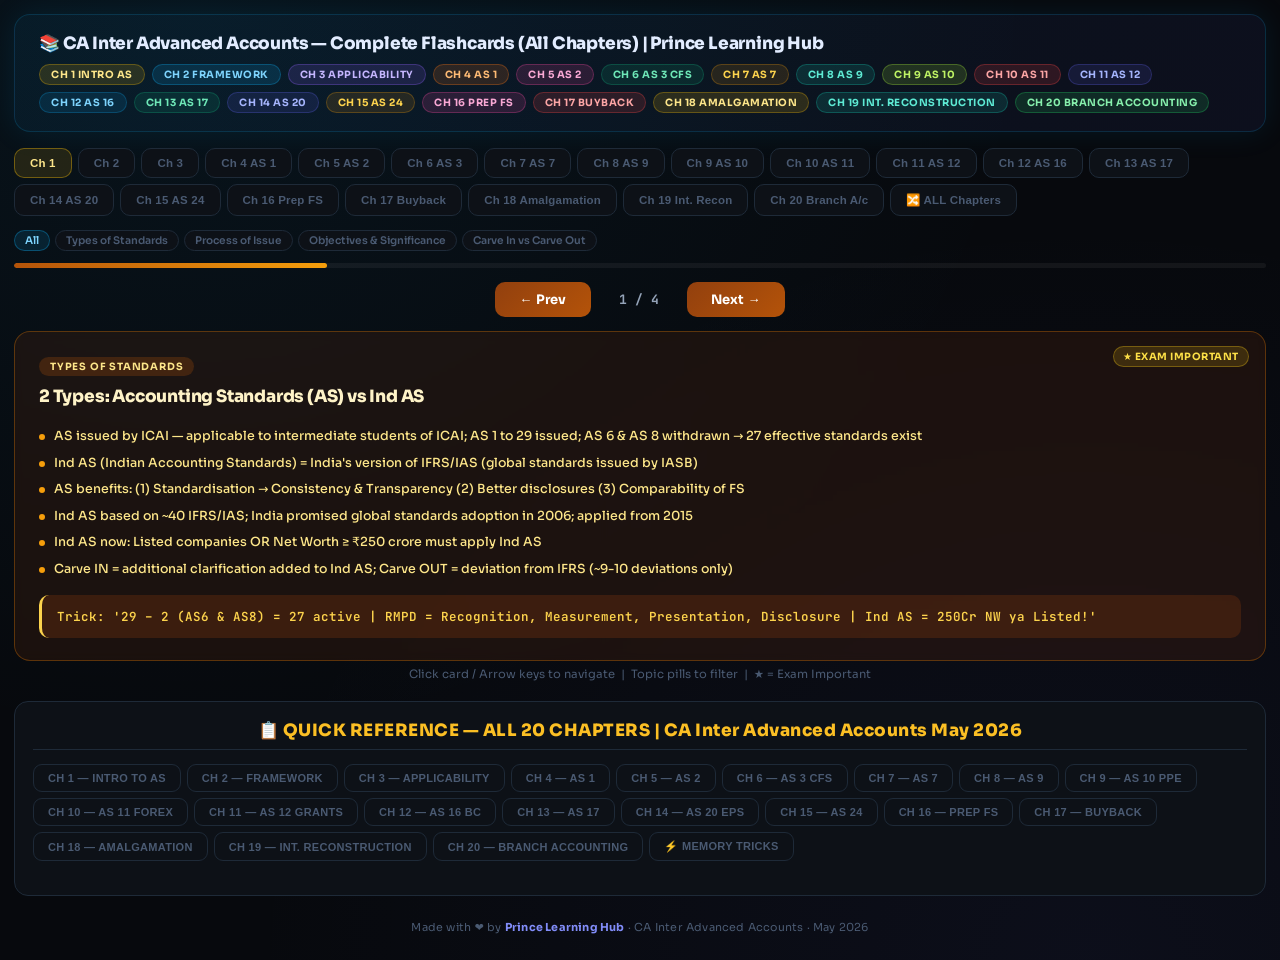
==== accounts-flashcard.html @ 06d20f06 "Update accounts-flashcard.html" ====
<!DOCTYPE html>
<html lang="en">
<head>
<meta charset="UTF-8">
<meta name="viewport" content="width=device-width, initial-scale=1.0">
<title>CA Inter Advanced Accounts — Complete Flashcards May 2026</title>
<style>
  @import url('https://fonts.googleapis.com/css2?family=Sora:wght@400;600;700;800&family=JetBrains+Mono:wght@500&display=swap');
  *{box-sizing:border-box;margin:0;padding:0}
  :root{--bg:#07090d;--surface:#0d1117;--surface2:#111820;--border:#1e2a38;--accent:#0ea5e9;--accent2:#6366f1;--text:#dde6f5;--muted:#4a5a72;--glow:0 0 30px rgba(14,165,233,0.1)}
  body{font-family:'Sora',system-ui,sans-serif;background:var(--bg);color:var(--text);min-height:100vh;padding:14px;background-image:radial-gradient(ellipse at 15% 0%,rgba(14,165,233,0.07) 0%,transparent 55%),radial-gradient(ellipse at 85% 100%,rgba(99,102,241,0.06) 0%,transparent 55%)}
  .app-header{background:linear-gradient(135deg,rgba(14,165,233,0.07),rgba(99,102,241,0.07));border-radius:16px;padding:18px 24px;margin-bottom:16px;display:flex;align-items:center;justify-content:space-between;flex-wrap:wrap;gap:10px;border:1px solid rgba(14,165,233,0.18);box-shadow:var(--glow)}
  .app-header h1{font-size:17px;font-weight:800;color:#e2ecff;letter-spacing:-0.2px}
  .app-header .badges{display:flex;gap:7px;flex-wrap:wrap}
  .app-header .badge{font-size:10px;font-weight:700;padding:3px 11px;border-radius:20px;letter-spacing:0.5px;text-transform:uppercase}
  .b1{background:rgba(16,185,129,0.12);color:#6ee7b7;border:1px solid rgba(16,185,129,0.25)}
  .b2{background:rgba(99,102,241,0.12);color:#a5b4fc;border:1px solid rgba(99,102,241,0.25)}
  .b3{background:rgba(245,158,11,0.12);color:#fcd34d;border:1px solid rgba(245,158,11,0.25)}
  .b4{background:rgba(14,165,233,0.12);color:#7dd3fc;border:1px solid rgba(14,165,233,0.25)}

  .chapter-tabs{display:flex;gap:6px;margin-bottom:14px;flex-wrap:wrap}
  .ch-tab{padding:8px 15px;border-radius:10px;font-size:11.5px;font-weight:700;cursor:pointer;border:1.5px solid var(--border);background:var(--surface);color:var(--muted);transition:all 0.2s;letter-spacing:0.2px}
  .ch-tab:hover{border-color:#334155;color:#94a3b8}

  /* Per-chapter active colours */
  .ch-tab.active-c1{background:rgba(234,179,8,0.12);color:#fde68a;border-color:rgba(234,179,8,0.4)}
  .ch-tab.active-c2{background:rgba(14,165,233,0.12);color:#7dd3fc;border-color:rgba(14,165,233,0.4)}
  .ch-tab.active-c3{background:rgba(139,92,246,0.12);color:#c4b5fd;border-color:rgba(139,92,246,0.4)}
  .ch-tab.active-c4{background:rgba(249,115,22,0.12);color:#fdba74;border-color:rgba(249,115,22,0.4)}
  .ch-tab.active-c5{background:rgba(236,72,153,0.12);color:#f9a8d4;border-color:rgba(236,72,153,0.4)}
  .ch-tab.active-c6{background:rgba(34,197,94,0.12);color:#86efac;border-color:rgba(34,197,94,0.4)}
  .ch-tab.active-c7{background:rgba(245,158,11,0.12);color:#fcd34d;border-color:rgba(245,158,11,0.4)}
  .ch-tab.active-c8{background:rgba(20,184,166,0.12);color:#5eead4;border-color:rgba(20,184,166,0.4)}
  .ch-tab.active-c9{background:rgba(163,230,53,0.12);color:#bef264;border-color:rgba(163,230,53,0.4)}
  .ch-tab.active-c10{background:rgba(239,68,68,0.12);color:#fca5a5;border-color:rgba(239,68,68,0.4)}
  .ch-tab.active-c11{background:rgba(139,92,246,0.12);color:#c4b5fd;border-color:rgba(139,92,246,0.4)}
  .ch-tab.active-c12{background:rgba(14,165,233,0.12);color:#7dd3fc;border-color:rgba(14,165,233,0.4)}
  .ch-tab.active-c13{background:rgba(34,197,94,0.12);color:#86efac;border-color:rgba(34,197,94,0.4)}
  .ch-tab.active-c14{background:rgba(99,102,241,0.12);color:#a5b4fc;border-color:rgba(99,102,241,0.4)}
  .ch-tab.active-c15{background:rgba(249,115,22,0.12);color:#fdba74;border-color:rgba(249,115,22,0.4)}
  .ch-tab.active-c16{background:rgba(236,72,153,0.12);color:#f9a8d4;border-color:rgba(236,72,153,0.4)}
  .ch-tab.active-mega{background:rgba(99,102,241,0.12);color:#a5b4fc;border-color:rgba(99,102,241,0.4)}
  .ch-tab.active-c17{background:rgba(239,68,68,0.12);color:#fca5a5;border-color:rgba(239,68,68,0.4)}
  .ch-tab.active-c18{background:rgba(234,179,8,0.12);color:#fde68a;border-color:rgba(234,179,8,0.4)}
  .ch-tab.active-c19{background:rgba(20,184,166,0.12);color:#5eead4;border-color:rgba(20,184,166,0.4)}
  .ch-tab.active-c20{background:rgba(34,197,94,0.12);color:#86efac;border-color:rgba(34,197,94,0.4)}

  .topic-pills{display:flex;flex-wrap:wrap;gap:5px;margin-bottom:12px}
  .tpill{font-size:10.5px;font-weight:600;padding:3px 10px;border-radius:20px;cursor:pointer;border:1px solid var(--border);background:var(--surface);color:var(--muted);transition:all 0.18s}
  .tpill:hover{border-color:#334155;color:#94a3b8}
  .tpill.tp-active{background:rgba(14,165,233,0.12);color:#7dd3fc;border-color:rgba(14,165,233,0.35)}

  .pbar{height:5px;background:rgba(255,255,255,0.05);border-radius:4px;margin-bottom:14px;overflow:hidden}
  .pfill{height:100%;border-radius:4px;transition:width 0.5s cubic-bezier(0.4,0,0.2,1)}
  .pfill-c1{background:linear-gradient(90deg,#b45309,#f59e0b)}
  .pfill-c2{background:linear-gradient(90deg,#0369a1,#0ea5e9)}
  .pfill-c3{background:linear-gradient(90deg,#6d28d9,#8b5cf6)}
  .pfill-c4{background:linear-gradient(90deg,#c2410c,#f97316)}
  .pfill-c5{background:linear-gradient(90deg,#9d174d,#ec4899)}
  .pfill-c6{background:linear-gradient(90deg,#15803d,#22c55e)}
  .pfill-c7{background:linear-gradient(90deg,#b45309,#f59e0b)}
  .pfill-c8{background:linear-gradient(90deg,#0f766e,#14b8a6)}
  .pfill-c9{background:linear-gradient(90deg,#4d7c0f,#84cc16)}
  .pfill-c10{background:linear-gradient(90deg,#991b1b,#ef4444)}
  .pfill-c11{background:linear-gradient(90deg,#6d28d9,#8b5cf6)}
  .pfill-c12{background:linear-gradient(90deg,#0369a1,#0ea5e9)}
  .pfill-c13{background:linear-gradient(90deg,#15803d,#22c55e)}
  .pfill-c14{background:linear-gradient(90deg,#4338ca,#6366f1)}
  .pfill-c15{background:linear-gradient(90deg,#c2410c,#f97316)}
  .pfill-c16{background:linear-gradient(90deg,#9d174d,#ec4899)}
  .pfill-c17{background:linear-gradient(90deg,#991b1b,#ef4444)}
  .pfill-c18{background:linear-gradient(90deg,#b45309,#f59e0b)}
  .pfill-c19{background:linear-gradient(90deg,#0f766e,#14b8a6)}
  .pfill-c20{background:linear-gradient(90deg,#15803d,#22c55e)}
  .btn-c17{background:linear-gradient(135deg,#7f1d1d,#991b1b)}
  .btn-c18{background:linear-gradient(135deg,#92400e,#b45309)}
  .btn-c19{background:linear-gradient(135deg,#134e4a,#0f766e)}
  .btn-c20{background:linear-gradient(135deg,#14532d,#15803d)}

  .cnav{display:flex;align-items:center;justify-content:center;gap:8px;margin-bottom:14px;flex-wrap:wrap}
  .cnav button{border:none;border-radius:10px;padding:9px 24px;font-size:13px;font-weight:700;cursor:pointer;color:#fff;transition:all 0.2s;font-family:'Sora',sans-serif;letter-spacing:0.2px}
  .cnav button:hover{transform:translateY(-1px);box-shadow:0 4px 12px rgba(0,0,0,0.3)}
  .cnav button:active{transform:translateY(0)}
  .btn-c1{background:linear-gradient(135deg,#92400e,#b45309)}
  .btn-c2{background:linear-gradient(135deg,#0369a1,#0284c7)}
  .btn-c3{background:linear-gradient(135deg,#5b21b6,#7c3aed)}
  .btn-c4{background:linear-gradient(135deg,#9a3412,#c2410c)}
  .btn-c5{background:linear-gradient(135deg,#831843,#be185d)}
  .btn-c6{background:linear-gradient(135deg,#14532d,#15803d)}
  .btn-c7{background:linear-gradient(135deg,#92400e,#b45309)}
  .btn-c8{background:linear-gradient(135deg,#134e4a,#0f766e)}
  .btn-c9{background:linear-gradient(135deg,#365314,#4d7c0f)}
  .btn-c10{background:linear-gradient(135deg,#7f1d1d,#991b1b)}
  .btn-c11{background:linear-gradient(135deg,#5b21b6,#7c3aed)}
  .btn-c12{background:linear-gradient(135deg,#0369a1,#0284c7)}
  .btn-c13{background:linear-gradient(135deg,#14532d,#15803d)}
  .btn-c14{background:linear-gradient(135deg,#3730a3,#4f46e5)}
  .btn-c15{background:linear-gradient(135deg,#9a3412,#c2410c)}
  .btn-c16{background:linear-gradient(135deg,#831843,#be185d)}
  .ctr{font-size:13px;font-weight:700;color:#94a3b8;min-width:80px;text-align:center;font-family:'JetBrains Mono',monospace}

  .fc{border-radius:16px;padding:22px 24px;min-height:290px;border-width:1.5px;border-style:solid;cursor:pointer;position:relative;transition:transform 0.15s,box-shadow 0.15s;margin-bottom:6px;backdrop-filter:blur(4px)}
  .fc:hover{transform:translateY(-2px);box-shadow:0 8px 32px rgba(0,0,0,0.4)}
  .fc:active{transform:translateY(0)}
  .fc-topic{font-size:10px;font-weight:700;padding:3px 11px;border-radius:20px;display:inline-block;margin-bottom:10px;letter-spacing:0.8px;text-transform:uppercase}
  .fc-title{font-size:17px;font-weight:800;margin-bottom:14px;line-height:1.35;letter-spacing:-0.2px}
  .fc-bullets{list-style:none;padding:0;margin:0 0 12px}
  .fc-bullets li{font-size:12.5px;font-weight:500;padding:3px 0;display:flex;gap:9px;line-height:1.65;align-items:flex-start}
  .fc-bullets li .dot{flex-shrink:0;margin-top:8px;width:6px;height:6px;border-radius:50%;display:inline-block}
  .fc-trick{border-radius:10px;padding:12px 15px;margin-top:8px;font-size:12.5px;font-weight:600;line-height:1.55;font-family:'JetBrains Mono',monospace;border-left:3px solid currentColor}
  .fc-star{position:absolute;top:14px;right:16px;font-size:10px;font-weight:700;padding:3px 9px;border-radius:20px;letter-spacing:0.5px;text-transform:uppercase}
  .hint{font-size:11.5px;color:var(--muted);text-align:center;margin-top:6px;margin-bottom:18px}

  .summary-section{background:var(--surface);border-radius:14px;padding:18px;margin-top:20px;border:1px solid var(--border)}
  .summary-section h2{font-size:14px;font-weight:800;margin-bottom:14px;padding-bottom:8px;border-bottom:1px solid var(--border);letter-spacing:0.2px}
  .summary-grid{display:grid;grid-template-columns:repeat(auto-fit,minmax(270px,1fr));gap:12px}
  .s-card{border-radius:12px;padding:14px 16px;border-left:3px solid}
  .s-card h3{font-size:12px;font-weight:800;margin-bottom:8px;text-transform:uppercase;letter-spacing:0.6px}
  .s-card ul{list-style:none;padding:0}
  .s-card ul li{font-size:11.5px;font-weight:500;padding:2px 0;line-height:1.6}
  .s-card ul li::before{content:"▸ ";opacity:0.6}

  .rate-table{width:100%;border-collapse:collapse;margin-top:10px;font-size:11.5px}
  .rate-table th{background:rgba(255,255,255,0.04);padding:8px 10px;text-align:left;font-weight:700;color:#94a3b8;border-bottom:1px solid var(--border);letter-spacing:0.3px;font-size:11px;text-transform:uppercase}
  .rate-table td{padding:7px 10px;border-bottom:1px solid rgba(255,255,255,0.04);color:#94a3b8}
  .rate-table tr:hover td{background:rgba(255,255,255,0.02)}

  .footer{text-align:center;margin-top:24px;font-size:11px;color:var(--muted);padding-bottom:12px;letter-spacing:0.2px}
  .footer span{color:#818cf8;font-weight:700}

  .qr-chapter{background:var(--surface);border-radius:14px;padding:16px 18px;margin-bottom:16px;border:1px solid var(--border)}
  .qr-ch-head{font-size:12.5px;font-weight:800;padding:8px 14px;border-radius:8px;margin-bottom:12px;letter-spacing:0.4px;text-transform:uppercase}
  .qr-sub{font-size:11.5px;font-weight:800;margin-bottom:6px;margin-top:4px;letter-spacing:0.4px;text-transform:uppercase;opacity:0.85}
  .qr-grid2{display:grid;grid-template-columns:1fr 1fr;gap:14px}
  .qr-pills{display:flex;flex-wrap:wrap;gap:5px;margin-top:8px}
  .qr-pill{font-size:10.5px;font-weight:600;padding:3px 9px;border-radius:14px;line-height:1.5;letter-spacing:0.2px}

  /* QR Accordion */
  .qr-nav{display:flex;flex-wrap:wrap;gap:6px;margin-bottom:16px}
  .qr-btn{padding:7px 14px;border-radius:9px;font-size:11px;font-weight:700;cursor:pointer;border:1.5px solid var(--border);background:var(--surface);color:var(--muted);transition:all 0.2s;letter-spacing:0.3px;text-transform:uppercase}
  .qr-btn:hover{border-color:#334155;color:#94a3b8;transform:translateY(-1px)}
  .qr-btn.qr-active{transform:translateY(-1px);box-shadow:0 4px 14px rgba(0,0,0,0.4)}
  .qr-btn[data-ch="1"].qr-active{background:rgba(234,179,8,0.12);border-color:rgba(234,179,8,0.4);color:#fde68a}
  .qr-btn[data-ch="2"].qr-active{background:rgba(14,165,233,0.12);border-color:rgba(14,165,233,0.4);color:#7dd3fc}
  .qr-btn[data-ch="3"].qr-active{background:rgba(139,92,246,0.12);border-color:rgba(139,92,246,0.4);color:#c4b5fd}
  .qr-btn[data-ch="4"].qr-active{background:rgba(249,115,22,0.12);border-color:rgba(249,115,22,0.4);color:#fdba74}
  .qr-btn[data-ch="5"].qr-active{background:rgba(236,72,153,0.12);border-color:rgba(236,72,153,0.4);color:#f9a8d4}
  .qr-btn[data-ch="6"].qr-active{background:rgba(34,197,94,0.12);border-color:rgba(34,197,94,0.4);color:#86efac}
  .qr-btn[data-ch="7"].qr-active{background:rgba(245,158,11,0.12);border-color:rgba(245,158,11,0.4);color:#fcd34d}
  .qr-btn[data-ch="8"].qr-active{background:rgba(20,184,166,0.12);border-color:rgba(20,184,166,0.4);color:#5eead4}
  .qr-btn[data-ch="9"].qr-active{background:rgba(163,230,53,0.12);border-color:rgba(163,230,53,0.4);color:#bef264}
  .qr-btn[data-ch="10"].qr-active{background:rgba(239,68,68,0.12);border-color:rgba(239,68,68,0.4);color:#fca5a5}
  .qr-btn[data-ch="11"].qr-active{background:rgba(139,92,246,0.12);border-color:rgba(139,92,246,0.4);color:#c4b5fd}
  .qr-btn[data-ch="12"].qr-active{background:rgba(14,165,233,0.12);border-color:rgba(14,165,233,0.4);color:#7dd3fc}
  .qr-btn[data-ch="13"].qr-active{background:rgba(34,197,94,0.12);border-color:rgba(34,197,94,0.4);color:#86efac}
  .qr-btn[data-ch="14"].qr-active{background:rgba(99,102,241,0.12);border-color:rgba(99,102,241,0.4);color:#a5b4fc}
  .qr-btn[data-ch="15"].qr-active{background:rgba(249,115,22,0.12);border-color:rgba(249,115,22,0.4);color:#fdba74}
  .qr-btn[data-ch="16"].qr-active{background:rgba(236,72,153,0.12);border-color:rgba(236,72,153,0.4);color:#f9a8d4}
  .qr-btn[data-ch="17"].qr-active{background:rgba(239,68,68,0.12);border-color:rgba(239,68,68,0.4);color:#fca5a5}
  .qr-btn[data-ch="18"].qr-active{background:rgba(234,179,8,0.12);border-color:rgba(234,179,8,0.4);color:#fde68a}
  .qr-btn[data-ch="19"].qr-active{background:rgba(20,184,166,0.12);border-color:rgba(20,184,166,0.4);color:#5eead4}
  .qr-btn[data-ch="20"].qr-active{background:rgba(34,197,94,0.12);border-color:rgba(34,197,94,0.4);color:#86efac}
  .qr-panel{display:none;animation:qrFadeIn 0.28s ease}
  .qr-panel.qr-open{display:block}
  @keyframes qrFadeIn{from{opacity:0;transform:translateY(8px)}to{opacity:1;transform:translateY(0)}}

  @media(max-width:700px){.qr-grid2{grid-template-columns:1fr}}
  @media(max-width:500px){.app-header h1{font-size:13px}.fc-title{font-size:14px}.fc-bullets li{font-size:11.5px}.ch-tab{padding:6px 11px;font-size:10.5px}}
</style>
</head>
<body>

<div class="app-header">
  <h1>📚 CA Inter Advanced Accounts — Complete Flashcards (All Chapters) | Prince Learning Hub</h1>
  <div class="badges">
    <span class="badge" style="background:rgba(234,179,8,0.15);color:#fde68a;border:1px solid rgba(234,179,8,0.3)">Ch 1 Intro AS</span>
    <span class="badge" style="background:rgba(14,165,233,0.15);color:#7dd3fc;border:1px solid rgba(14,165,233,0.3)">Ch 2 Framework</span>
    <span class="badge" style="background:rgba(139,92,246,0.15);color:#c4b5fd;border:1px solid rgba(139,92,246,0.3)">Ch 3 Applicability</span>
    <span class="badge" style="background:rgba(249,115,22,0.15);color:#fdba74;border:1px solid rgba(249,115,22,0.3)">Ch 4 AS 1</span>
    <span class="badge" style="background:rgba(236,72,153,0.15);color:#f9a8d4;border:1px solid rgba(236,72,153,0.3)">Ch 5 AS 2</span>
    <span class="badge b1">Ch 6 AS 3 CFS</span>
    <span class="badge b3">Ch 7 AS 7</span>
    <span class="badge" style="background:rgba(20,184,166,0.15);color:#5eead4;border:1px solid rgba(20,184,166,0.3)">Ch 8 AS 9</span>
    <span class="badge" style="background:rgba(163,230,53,0.15);color:#bef264;border:1px solid rgba(163,230,53,0.3)">Ch 9 AS 10</span>
    <span class="badge" style="background:rgba(239,68,68,0.15);color:#fca5a5;border:1px solid rgba(239,68,68,0.3)">Ch 10 AS 11</span>
    <span class="badge b2">Ch 11 AS 12</span>
    <span class="badge b4">Ch 12 AS 16</span>
    <span class="badge b1">Ch 13 AS 17</span>
    <span class="badge b2">Ch 14 AS 20</span>
    <span class="badge b3">Ch 15 AS 24</span>
    <span class="badge" style="background:rgba(236,72,153,0.15);color:#f9a8d4;border:1px solid rgba(236,72,153,0.3)">Ch 16 Prep FS</span>
    <span class="badge" style="background:rgba(239,68,68,0.15);color:#fca5a5;border:1px solid rgba(239,68,68,0.3)">Ch 17 Buyback</span>
    <span class="badge" style="background:rgba(234,179,8,0.15);color:#fde68a;border:1px solid rgba(234,179,8,0.3)">Ch 18 Amalgamation</span>
    <span class="badge" style="background:rgba(20,184,166,0.15);color:#5eead4;border:1px solid rgba(20,184,166,0.3)">Ch 19 Int. Reconstruction</span>
    <span class="badge" style="background:rgba(34,197,94,0.15);color:#86efac;border:1px solid rgba(34,197,94,0.3)">Ch 20 Branch Accounting</span>
  </div>
</div>

<div class="chapter-tabs">
  <button class="ch-tab active-c1" id="tab-c1" onclick="switchCh('c1')">Ch 1</button>
  <button class="ch-tab" id="tab-c2" onclick="switchCh('c2')">Ch 2</button>
  <button class="ch-tab" id="tab-c3" onclick="switchCh('c3')">Ch 3</button>
  <button class="ch-tab" id="tab-c4" onclick="switchCh('c4')">Ch 4 AS 1</button>
  <button class="ch-tab" id="tab-c5" onclick="switchCh('c5')">Ch 5 AS 2</button>
  <button class="ch-tab" id="tab-c6" onclick="switchCh('c6')">Ch 6 AS 3</button>
  <button class="ch-tab" id="tab-c7" onclick="switchCh('c7')">Ch 7 AS 7</button>
  <button class="ch-tab" id="tab-c8" onclick="switchCh('c8')">Ch 8 AS 9</button>
  <button class="ch-tab" id="tab-c9" onclick="switchCh('c9')">Ch 9 AS 10</button>
  <button class="ch-tab" id="tab-c10" onclick="switchCh('c10')">Ch 10 AS 11</button>
  <button class="ch-tab" id="tab-c11" onclick="switchCh('c11')">Ch 11 AS 12</button>
  <button class="ch-tab" id="tab-c12" onclick="switchCh('c12')">Ch 12 AS 16</button>
  <button class="ch-tab" id="tab-c13" onclick="switchCh('c13')">Ch 13 AS 17</button>
  <button class="ch-tab" id="tab-c14" onclick="switchCh('c14')">Ch 14 AS 20</button>
  <button class="ch-tab" id="tab-c15" onclick="switchCh('c15')">Ch 15 AS 24</button>
  <button class="ch-tab" id="tab-c16" onclick="switchCh('c16')">Ch 16 Prep FS</button>
  <button class="ch-tab" id="tab-c17" onclick="switchCh('c17')">Ch 17 Buyback</button>
  <button class="ch-tab" id="tab-c18" onclick="switchCh('c18')">Ch 18 Amalgamation</button>
  <button class="ch-tab" id="tab-c19" onclick="switchCh('c19')">Ch 19 Int. Recon</button>
  <button class="ch-tab" id="tab-c20" onclick="switchCh('c20')">Ch 20 Branch A/c</button>
  <button class="ch-tab" id="tab-mega" onclick="switchCh('mega')">🔀 ALL Chapters</button>
</div>

<div class="topic-pills" id="tpills"></div>
<div class="pbar"><div class="pfill pfill-c1" id="pf" style="width:4%"></div></div>
<div class="cnav">
  <button class="btn-c1" id="btnPrev" onclick="prev()">← Prev</button>
  <span class="ctr" id="ctr">1 / ?</span>
  <button class="btn-c1" id="btnNext" onclick="next()">Next →</button>
</div>
<div class="fc" id="fc" onclick="next()"></div>
<div class="hint">Click card / Arrow keys to navigate &nbsp;|&nbsp; Topic pills to filter &nbsp;|&nbsp; ★ = Exam Important</div>

<!-- ══════════════════════════════════════════════
     QUICK REFERENCE SECTION
══════════════════════════════════════════════ -->
<div class="summary-section">
<h2 style="color:#fbbf24;text-align:center;font-size:17px;letter-spacing:0.5px">📋 QUICK REFERENCE — ALL 20 CHAPTERS | CA Inter Advanced Accounts May 2026</h2>

<div class="qr-nav" id="qrNav">
  <button class="qr-btn" data-ch="1" onclick="showQR('1')">Ch 1 — Intro to AS</button>
  <button class="qr-btn" data-ch="2" onclick="showQR('2')">Ch 2 — Framework</button>
  <button class="qr-btn" data-ch="3" onclick="showQR('3')">Ch 3 — Applicability</button>
  <button class="qr-btn" data-ch="4" onclick="showQR('4')">Ch 4 — AS 1</button>
  <button class="qr-btn" data-ch="5" onclick="showQR('5')">Ch 5 — AS 2</button>
  <button class="qr-btn" data-ch="6" onclick="showQR('6')">Ch 6 — AS 3 CFS</button>
  <button class="qr-btn" data-ch="7" onclick="showQR('7')">Ch 7 — AS 7</button>
  <button class="qr-btn" data-ch="8" onclick="showQR('8')">Ch 8 — AS 9</button>
  <button class="qr-btn" data-ch="9" onclick="showQR('9')">Ch 9 — AS 10 PPE</button>
  <button class="qr-btn" data-ch="10" onclick="showQR('10')">Ch 10 — AS 11 Forex</button>
  <button class="qr-btn" data-ch="11" onclick="showQR('11')">Ch 11 — AS 12 Grants</button>
  <button class="qr-btn" data-ch="12" onclick="showQR('12')">Ch 12 — AS 16 BC</button>
  <button class="qr-btn" data-ch="13" onclick="showQR('13')">Ch 13 — AS 17</button>
  <button class="qr-btn" data-ch="14" onclick="showQR('14')">Ch 14 — AS 20 EPS</button>
  <button class="qr-btn" data-ch="15" onclick="showQR('15')">Ch 15 — AS 24</button>
  <button class="qr-btn" data-ch="16" onclick="showQR('16')">Ch 16 — Prep FS</button>
  <button class="qr-btn" data-ch="17" onclick="showQR('17')">Ch 17 — Buyback</button>
  <button class="qr-btn" data-ch="18" onclick="showQR('18')">Ch 18 — Amalgamation</button>
  <button class="qr-btn" data-ch="19" onclick="showQR('19')">Ch 19 — Int. Reconstruction</button>
  <button class="qr-btn" data-ch="20" onclick="showQR('20')">Ch 20 — Branch Accounting</button>
  <button class="qr-btn" data-ch="tricks" onclick="showQR('tricks')">⚡ Memory Tricks</button>
</div>

<!-- QR PANEL 1 -->
<div class="qr-panel" id="qr-panel-1">
<div class="qr-chapter" style="border-left-color:rgba(234,179,8,0.5)">
  <div class="qr-ch-head" style="background:rgba(234,179,8,0.1);color:#fde68a">Ch 1 — Introduction to Accounting Standards</div>
  <div class="qr-grid2">
    <div>
      <div class="qr-sub" style="color:#fbbf24">AS Types at a Glance</div>
      <table class="rate-table">
        <tr><th>Type</th><th>Issued By</th><th>Applicable To</th></tr>
        <tr><td>Accounting Standards (AS)</td><td>ICAI</td><td>Non-Ind AS companies; 27 active</td></tr>
        <tr><td>Indian Accounting Standards (Ind AS)</td><td>MCA/NACAS</td><td>Listed / NW ≥ ₹250 crore</td></tr>
        <tr><td>IFRS / IAS</td><td>IASB (international)</td><td>Global entities; ~40 standards</td></tr>
      </table>
      <div class="qr-sub" style="color:#fbbf24;margin-top:8px">Process of Issue of AS</div>
      <table class="rate-table">
        <tr><th>Step</th><th>Action</th></tr>
        <tr><td>Step 1</td><td>ASB prepares Draft</td></tr>
        <tr><td>Step 2</td><td>Exposure Draft — Public comments</td></tr>
        <tr><td>Step 3</td><td>Final changes based on comments</td></tr>
        <tr><td>Step 4</td><td>ICAI Council approves — AS born</td></tr>
        <tr><td>Step 5</td><td>NFRA approves — Applied to companies</td></tr>
      </table>
    </div>
    <div>
      <div class="qr-sub" style="color:#fbbf24">Carve In vs Carve Out</div>
      <table class="rate-table">
        <tr><th>Term</th><th>Meaning</th><th>Count</th></tr>
        <tr><td>Carve IN</td><td>Additional clarification added to Ind AS beyond IFRS</td><td>Many</td></tr>
        <tr><td>Carve OUT</td><td>Deviation from IFRS in Ind AS</td><td>~9–10 only</td></tr>
      </table>
      <div class="qr-pills" style="margin-top:8px">
        <span class="qr-pill" style="background:rgba(234,179,8,0.1);color:#fde68a">AS 1–29 issued; AS 6 &amp; AS 8 withdrawn = 27 active</span>
        <span class="qr-pill" style="background:rgba(234,179,8,0.1);color:#fde68a">Issues dealt: Recognition, Measurement, Presentation, Disclosure (RMPD)</span>
        <span class="qr-pill" style="background:rgba(234,179,8,0.1);color:#fde68a">Ind AS: Listed OR NW ≥ ₹250 crore (2015 first applied at ₹500Cr)</span>
        <span class="qr-pill" style="background:rgba(234,179,8,0.1);color:#fde68a">Ind AS NOT for non-corporate entities (Partnership / LLP / Trust)</span>
      </div>
    </div>
  </div>
</div>
</div>

<!-- QR PANEL 2 -->
<div class="qr-panel" id="qr-panel-2">
<div class="qr-chapter" style="border-left-color:rgba(14,165,233,0.5)">
  <div class="qr-ch-head" style="background:rgba(14,165,233,0.1);color:#7dd3fc">Ch 2 — Framework for Preparation &amp; Presentation of Financial Statements</div>
  <div class="qr-grid2">
    <div>
      <div class="qr-sub" style="color:#38bdf8">3 Underlying Assumptions</div>
      <table class="rate-table">
        <tr><th>Assumption</th><th>Meaning</th><th>If NOT Followed</th></tr>
        <tr><td>Going Concern</td><td>Entity continues; no intent to liquidate</td><td>MUST DISCLOSE + FS as if liquidating</td></tr>
        <tr><td>Accrual</td><td>Period/time basis (not cash basis)</td><td>N/A (always followed)</td></tr>
        <tr><td>Consistency</td><td>Same policies; don't change frequently</td><td>Disclose change + reason + effect</td></tr>
      </table>
      <div class="qr-sub" style="color:#38bdf8;margin-top:8px">5 Elements of Financial Statements</div>
      <table class="rate-table">
        <tr><th>Element</th><th>Definition</th></tr>
        <tr><td>Asset</td><td>Economic resource; controlled; future benefit</td></tr>
        <tr><td>Liability</td><td>Present obligation; past event; outflow to settle</td></tr>
        <tr><td>Equity</td><td>Assets – Liabilities = Residual interest</td></tr>
        <tr><td>Income</td><td>Increase in resources without liability increase</td></tr>
        <tr><td>Expense</td><td>Decrease in resources without asset increase</td></tr>
      </table>
    </div>
    <div>
      <div class="qr-sub" style="color:#38bdf8">4 Qualitative Characteristics</div>
      <table class="rate-table">
        <tr><th>Characteristic</th><th>Meaning</th></tr>
        <tr><td>Understandable</td><td>Simple language for users</td></tr>
        <tr><td>Relevant</td><td>Material items; immaterial excluded</td></tr>
        <tr><td>Reliable</td><td>Complete, Fair, Substance&gt;Form, Neutral, Prudent</td></tr>
        <tr><td>Comparable</td><td>Min 1 year comparative (except new entities)</td></tr>
      </table>
      <div class="qr-sub" style="color:#38bdf8;margin-top:8px">4 Measurement Bases</div>
      <table class="rate-table">
        <tr><th>Basis</th><th>Asset at</th><th>Liability at</th></tr>
        <tr><td>Historical Cost</td><td>Consideration given (dia)</td><td>Consideration received (mila)</td></tr>
        <tr><td>Current Cost</td><td>Similar asset today</td><td>Similar liability today</td></tr>
        <tr><td>Realisable Value</td><td>Fair value if sold today</td><td>Fair value if settled today</td></tr>
        <tr><td>Present Value</td><td>PV of future inflows</td><td>PV of future outflows</td></tr>
      </table>
      <div class="qr-pills" style="margin-top:8px">
        <span class="qr-pill" style="background:rgba(14,165,233,0.1);color:#7dd3fc">Components = Balance Sheet + P&amp;L ONLY (CFS = Report, not component)</span>
        <span class="qr-pill" style="background:rgba(14,165,233,0.1);color:#7dd3fc">Accounting Equation: Assets – Liabilities = Equity</span>
        <span class="qr-pill" style="background:rgba(14,165,233,0.1);color:#7dd3fc">URRC = Understandable, Relevant, Reliable, Comparable</span>
      </div>
    </div>
  </div>
</div>
</div>

<!-- QR PANEL 3 -->
<div class="qr-panel" id="qr-panel-3">
<div class="qr-chapter" style="border-left-color:rgba(139,92,246,0.5)">
  <div class="qr-ch-head" style="background:rgba(139,92,246,0.1);color:#c4b5fd">Ch 3 — Applicability of Accounting Standards</div>
  <div class="qr-grid2">
    <div>
      <div class="qr-sub" style="color:#a78bfa">Companies – Applicability</div>
      <table class="rate-table">
        <tr><th>Category</th><th>Who</th><th>Exemptions</th></tr>
        <tr><td>Big Companies</td><td>Listed OR Public Deposits OR NW &gt;₹2.5Cr</td><td>Apply all 27 AS</td></tr>
        <tr><td>SMC</td><td>Non-listed + NW ≤₹50Cr + T/O ≤₹250Cr</td><td>Exempt: AS 3,17,20,21-27</td></tr>
      </table>
      <div class="qr-sub" style="color:#a78bfa;margin-top:8px">SMC Exemptions</div>
      <table class="rate-table">
        <tr><th>AS No.</th><th>Topic</th><th>Type</th></tr>
        <tr><td>AS 3</td><td>Cash Flow Statement</td><td>Full Exemption</td></tr>
        <tr><td>AS 17</td><td>Segment Reporting</td><td>Full Exemption</td></tr>
        <tr><td>AS 20</td><td>Earnings Per Share</td><td>Full Exemption</td></tr>
        <tr><td>AS 21,23,27</td><td>Consolidated Accounts</td><td>Full Exemption</td></tr>
        <tr><td>AS 15,19,28,29</td><td>Various</td><td>Partial Relaxation</td></tr>
      </table>
    </div>
    <div>
      <div class="qr-sub" style="color:#a78bfa">Non-Corporate Entities (Level Framework)</div>
      <table class="rate-table">
        <tr><th>Level</th><th>Who qualifies</th><th>AS Applicable</th></tr>
        <tr><td>Level I</td><td>Listed + Banks + T/O &gt;₹50Cr + Borrowing &gt;₹10Cr</td><td>All AS, No exemptions</td></tr>
        <tr><td>Level II</td><td>T/O &gt;₹10Cr OR Borrowing &gt;₹2Cr</td><td>All AS with relaxations</td></tr>
        <tr><td>Level III</td><td>Below Level II criteria</td><td>All AS, more relaxations</td></tr>
      </table>
      <div class="qr-pills" style="margin-top:8px">
        <span class="qr-pill" style="background:rgba(139,92,246,0.1);color:#c4b5fd">SMC: 2 consecutive years → exemptions from 2nd year</span>
        <span class="qr-pill" style="background:rgba(139,92,246,0.1);color:#c4b5fd">Non-SMC from SMC: No exemptions for next 2 years</span>
        <span class="qr-pill" style="background:rgba(139,92,246,0.1);color:#c4b5fd">Ind AS: NOT applicable to non-corporate entities</span>
      </div>
    </div>
  </div>
</div>
</div>

<!-- QR PANEL 4 -->
<div class="qr-panel" id="qr-panel-4">
<div class="qr-chapter" style="border-left-color:rgba(249,115,22,0.5)">
  <div class="qr-ch-head" style="background:rgba(249,115,22,0.1);color:#fdba74">Ch 4 — AS 1: Disclosure of Accounting Policies</div>
  <div class="qr-grid2">
    <div>
      <div class="qr-sub" style="color:#f97316">Accounting Policy vs Accounting Estimate</div>
      <table class="rate-table">
        <tr><th>Item</th><th>Policy or Estimate?</th></tr>
        <tr><td>Stock valuation (Cost or NRV lower)</td><td>✅ Accounting POLICY</td></tr>
        <tr><td>Stock method (FIFO / Weighted Avg)</td><td>✅ Accounting POLICY</td></tr>
        <tr><td>Investment valuation</td><td>✅ Accounting POLICY</td></tr>
        <tr><td>Goodwill amortisation life</td><td>✅ Accounting POLICY</td></tr>
        <tr><td>Borrowing cost treatment (capitalise/write-off)</td><td>✅ Accounting POLICY</td></tr>
        <tr><td>PPE valuation model (Cost/Revaluation)</td><td>✅ Accounting POLICY</td></tr>
        <tr><td>Depreciation method (SLM/WDV) — post 2016</td><td>❌ Accounting ESTIMATE</td></tr>
        <tr><td>Provision calculation method</td><td>❌ Accounting ESTIMATE</td></tr>
      </table>
    </div>
    <div>
      <div class="qr-sub" style="color:#f97316">4 Main Principles of AS 1</div>
      <table class="rate-table">
        <tr><th>Principle</th><th>What it covers</th></tr>
        <tr><td>(A) Disclosure Requirements</td><td>What to disclose about policies in FS</td></tr>
        <tr><td>(B) How to Select Policies</td><td>Which policy to choose when multiple options</td></tr>
        <tr><td>(C) Treatment of Changes</td><td>How to deal with policy changes; disclose Nature+Reason+Quantum</td></tr>
        <tr><td>(D) Fundamental Assumptions</td><td>Going Concern, Accrual, Consistency (GAC)</td></tr>
      </table>
      <div class="qr-pills" style="margin-top:8px">
        <span class="qr-pill" style="background:rgba(249,115,22,0.1);color:#fdba74">AS 1 applies to ALL entities where AS apply</span>
        <span class="qr-pill" style="background:rgba(249,115,22,0.1);color:#fdba74">From 2016: Depreciation method = ESTIMATE (not policy!)</span>
        <span class="qr-pill" style="background:rgba(249,115,22,0.1);color:#fdba74">GAC = Disclose ONLY if NOT followed</span>
        <span class="qr-pill" style="background:rgba(249,115,22,0.1);color:#fdba74">Policy change: Disclose Nature + Reason + Quantum</span>
      </div>
    </div>
  </div>
</div>
</div>

<!-- QR PANEL 5 -->
<div class="qr-panel" id="qr-panel-5">
<div class="qr-chapter" style="border-left-color:rgba(236,72,153,0.5)">
  <div class="qr-ch-head" style="background:rgba(236,72,153,0.1);color:#f9a8d4">Ch 5 — AS 2: Valuation of Inventories</div>
  <div class="qr-grid2">
    <div>
      <div class="qr-sub" style="color:#ec4899">Inventory Valuation Rules</div>
      <table class="rate-table">
        <tr><th>Item</th><th>Valuation Rule</th><th>Exception</th></tr>
        <tr><td>Finished Goods / Stock in Trade</td><td>Lower of Cost or NRV (item by item)</td><td>—</td></tr>
        <tr><td>Work in Progress</td><td>Lower of Cost or NRV (item by item)</td><td>—</td></tr>
        <tr><td>Raw Material</td><td>COST only (generally)</td><td>If FG sold below cost → RM at Replacement Price</td></tr>
        <tr><td>Agriculture/Livestock</td><td>NRV (not covered by AS 2)</td><td>Biologically produced</td></tr>
        <tr><td>Shares/Debentures</td><td>Not covered by AS 2</td><td>Separate treatment</td></tr>
      </table>
      <div class="qr-sub" style="color:#ec4899;margin-top:8px">NRV Calculation</div>
      <table class="rate-table">
        <tr><th>For</th><th>Formula</th></tr>
        <tr><td>Finished Goods / SIT</td><td>Estimated Selling Price – Estimated Selling Expenses</td></tr>
        <tr><td>Work in Progress</td><td>Est. SP – Est. Selling Exp – Cost of Completing WIP</td></tr>
      </table>
    </div>
    <div>
      <div class="qr-sub" style="color:#ec4899">Cost Formula</div>
      <table class="rate-table">
        <tr><th>Component</th><th>Details</th></tr>
        <tr><td>Purchase Price</td><td>After discount, incl. GST less ITC</td></tr>
        <tr><td>Add: Loading/Unloading + Freight + Insurance</td><td>To bring to present location</td></tr>
        <tr><td>Divide by</td><td>Units purchased – Normal Loss units</td></tr>
        <tr><td>Direct Labour + Factory Overhead</td><td>Variable + Fixed (on normal capacity)</td></tr>
      </table>
      <div class="qr-sub" style="color:#ec4899;margin-top:8px">AS 2 Exclusions</div>
      <table class="rate-table">
        <tr><th>Excluded from AS 2</th></tr>
        <tr><td>WIP for Construction Contracts → AS 7</td></tr>
        <tr><td>WIP for Service Providers</td></tr>
        <tr><td>Inventory of Shares/Debentures/Bonds</td></tr>
        <tr><td>Agriculture/Livestock inventories (valued at NRV)</td></tr>
      </table>
      <div class="qr-pills" style="margin-top:8px">
        <span class="qr-pill" style="background:rgba(236,72,153,0.1);color:#f9a8d4">LIFO = NOT ALLOWED | Only FIFO and Weighted Average</span>
        <span class="qr-pill" style="background:rgba(236,72,153,0.1);color:#f9a8d4">NRV ≠ Market Price or Sale Price</span>
        <span class="qr-pill" style="background:rgba(236,72,153,0.1);color:#f9a8d4">Valuation: Item by Item (NOT global basis)</span>
      </div>
    </div>
  </div>
</div>
</div>

<!-- QR PANEL 6 -->
<div class="qr-panel" id="qr-panel-6">
<div class="qr-chapter" style="border-left-color:rgba(34,197,94,0.5)">
  <div class="qr-ch-head" style="background:rgba(34,197,94,0.1);color:#86efac">Ch 6 — AS 3: Cash Flow Statements</div>
  <div class="qr-grid2">
    <div>
      <div class="qr-sub" style="color:#4ade80">Classification of Cash Flow Items</div>
      <table class="rate-table">
        <tr><th>Item</th><th>Activity</th><th>Note</th></tr>
        <tr><td>Cash from customers</td><td>Operating</td><td>Core business</td></tr>
        <tr><td>Payment to suppliers/employees</td><td>Operating</td><td>—</td></tr>
        <tr><td>Interest received on investments</td><td>Investing</td><td>Operating for Banks/FIs</td></tr>
        <tr><td>Dividend received</td><td>Investing</td><td>Operating for Banks/FIs</td></tr>
        <tr><td>Dividend paid</td><td>Financing</td><td>—</td></tr>
        <tr><td>Interest paid on borrowings</td><td>Financing</td><td>—</td></tr>
        <tr><td>Purchase/Sale of fixed assets</td><td>Investing</td><td>—</td></tr>
        <tr><td>Issue of shares/debentures/loans taken</td><td>Financing</td><td>—</td></tr>
        <tr><td>Repayment of loans</td><td>Financing</td><td>—</td></tr>
      </table>
    </div>
    <div>
      <div class="qr-sub" style="color:#4ade80">Direct vs Indirect Method</div>
      <table class="rate-table">
        <tr><th>Method</th><th>Approach</th><th>Preferred by</th></tr>
        <tr><td>Direct Method</td><td>Show actual receipts and payments</td><td>ICAI preferred</td></tr>
        <tr><td>Indirect Method</td><td>Start from PAT; adjust non-cash items</td><td>Common in practice</td></tr>
      </table>
      <div class="qr-sub" style="color:#4ade80;margin-top:8px">Working Capital Adjustments (Indirect)</div>
      <table class="rate-table">
        <tr><th>Change</th><th>Effect</th></tr>
        <tr><td>↑ Current Assets</td><td>DEDUCT (–)</td></tr>
        <tr><td>↓ Current Assets</td><td>ADD (+)</td></tr>
        <tr><td>↑ Current Liabilities</td><td>ADD (+)</td></tr>
        <tr><td>↓ Current Liabilities</td><td>DEDUCT (–)</td></tr>
      </table>
      <div class="qr-pills" style="margin-top:8px">
        <span class="qr-pill" style="background:rgba(34,197,94,0.1);color:#86efac">Mandatory for ALL companies EXCEPT One Person Company (OPC)</span>
        <span class="qr-pill" style="background:rgba(34,197,94,0.1);color:#86efac">Cash Equivalents = Realisable within 3 months</span>
        <span class="qr-pill" style="background:rgba(34,197,94,0.1);color:#86efac">Banks/FIs: Investments + interest = Operating activity</span>
      </div>
    </div>
  </div>
</div>
</div>

<!-- QR PANEL 7 -->
<div class="qr-panel" id="qr-panel-7">
<div class="qr-chapter" style="border-left-color:rgba(245,158,11,0.5)">
  <div class="qr-ch-head" style="background:rgba(245,158,11,0.1);color:#fcd34d">Ch 7 — AS 7: Construction Contracts</div>
  <div class="qr-grid2">
    <div>
      <div class="qr-sub" style="color:#f59e0b">Contract Revenue Components</div>
      <table class="rate-table">
        <tr><th>Component</th><th>Recognition Condition</th></tr>
        <tr><td>Initial Contract Price</td><td>Always included</td></tr>
        <tr><td>Variations</td><td>Measurable reliably + Realisation certain (approved)</td></tr>
        <tr><td>Claims</td><td>Measurable reliably + Realisation certain</td></tr>
        <tr><td>Escalation</td><td>Measurable reliably + Realisation certain</td></tr>
        <tr><td>Incentives</td><td>Sufficiently advanced stage + Standard likely to be met</td></tr>
      </table>
      <div class="qr-sub" style="color:#f59e0b;margin-top:8px">Degree of Completion Formula</div>
      <table class="rate-table">
        <tr><th>Formula</th></tr>
        <tr><td>DoC (%) = Cost Incurred (Cumulative) ÷ [Cost Incurred (Cum.) + Future Estimated Cost] × 100</td></tr>
        <tr><td>Current Year Revenue = DoC × Total Revenue – Prior years recognised</td></tr>
      </table>
    </div>
    <div>
      <div class="qr-sub" style="color:#f59e0b">Contract Cost Components</div>
      <table class="rate-table">
        <tr><th>Type</th><th>Examples</th></tr>
        <tr><td>Direct Cost</td><td>Material consumed, Labour, Design expenses</td></tr>
        <tr><td>Indirect Cost</td><td>Supervisor, Site machine depreciation, Subcontract, Hire charges</td></tr>
        <tr><td>Allocated Cost</td><td>Insurance allocated, Admin overhead allocated</td></tr>
        <tr><td>NOT included</td><td>General admin, Selling costs, R&amp;D</td></tr>
      </table>
      <div class="qr-pills" style="margin-top:8px">
        <span class="qr-pill" style="background:rgba(245,158,11,0.1);color:#fcd34d">Method: Percentage of Completion (PoC) mandatory</span>
        <span class="qr-pill" style="background:rgba(245,158,11,0.1);color:#fcd34d">Expected Loss = Recognise IMMEDIATELY in FULL (prudence)</span>
        <span class="qr-pill" style="background:rgba(245,158,11,0.1);color:#fcd34d">Cumulative = Cost from beginning of contract till date</span>
      </div>
    </div>
  </div>
</div>
</div>

<!-- QR PANEL 8 -->
<div class="qr-panel" id="qr-panel-8">
<div class="qr-chapter" style="border-left-color:rgba(20,184,166,0.5)">
  <div class="qr-ch-head" style="background:rgba(20,184,166,0.1);color:#5eead4">Ch 8 — AS 9: Revenue Recognition</div>
  <div class="qr-grid2">
    <div>
      <div class="qr-sub" style="color:#2dd4bf">Revenue Recognition Summary</div>
      <table class="rate-table">
        <tr><th>Source</th><th>Condition</th></tr>
        <tr><td>Sale of Goods</td><td>Risks &amp; rewards transferred; no control; reliable; probable; costs known</td></tr>
        <tr><td>Services — Substantial time</td><td>Percentage of Completion method</td></tr>
        <tr><td>Services — Others</td><td>Completed Service method</td></tr>
        <tr><td>Interest</td><td>Time basis (as time elapses)</td></tr>
        <tr><td>Dividend</td><td>When declared by company (right to receive)</td></tr>
        <tr><td>Royalty</td><td>Conditions of agreement satisfied</td></tr>
        <tr><td>Claims</td><td>Only when certainty of collection exists</td></tr>
      </table>
    </div>
    <div>
      <div class="qr-sub" style="color:#2dd4bf">Services: PoC vs Completed Service</div>
      <table class="rate-table">
        <tr><th>Method</th><th>When Applied</th><th>Examples</th></tr>
        <tr><td>PoC Method</td><td>Substantial time required</td><td>Tuition fees, Insurance income</td></tr>
        <tr><td>Completed Service</td><td>All other cases</td><td>Advertisement, Advisory (CA/Doctor), Insurance commission</td></tr>
      </table>
      <div class="qr-pills" style="margin-top:8px">
        <span class="qr-pill" style="background:rgba(20,184,166,0.1);color:#5eead4">Interest = Time basis | Dividend = When declared</span>
        <span class="qr-pill" style="background:rgba(20,184,166,0.1);color:#5eead4">Claims: Revenue only when collection is CERTAIN</span>
        <span class="qr-pill" style="background:rgba(20,184,166,0.1);color:#5eead4">Royalty: As per conditions of agreement</span>
      </div>
    </div>
  </div>
</div>
</div>

<!-- QR PANEL 9 -->
<div class="qr-panel" id="qr-panel-9">
<div class="qr-chapter" style="border-left-color:rgba(163,230,53,0.5)">
  <div class="qr-ch-head" style="background:rgba(163,230,53,0.1);color:#bef264">Ch 9 — AS 10: Property, Plant &amp; Equipment (PPE)</div>
  <div class="qr-grid2">
    <div>
      <div class="qr-sub" style="color:#a3e635">PPE Initial Cost — Include vs Exclude</div>
      <table class="rate-table">
        <tr><th>Item</th><th>Include?</th></tr>
        <tr><td>Purchase price (after trade discount)</td><td>✅ YES</td></tr>
        <tr><td>Import duties &amp; non-refundable taxes</td><td>✅ YES</td></tr>
        <tr><td>Freight, insurance to bring to site</td><td>✅ YES</td></tr>
        <tr><td>Installation and assembly</td><td>✅ YES</td></tr>
        <tr><td>Professional fees (architect/engineer)</td><td>✅ YES</td></tr>
        <tr><td>Estimated dismantling cost (if obligated)</td><td>✅ YES</td></tr>
        <tr><td>Borrowing costs if Qualifying Asset (AS 16)</td><td>✅ YES</td></tr>
        <tr><td>General admin overhead</td><td>❌ NO</td></tr>
        <tr><td>Employee training costs</td><td>❌ NO</td></tr>
        <tr><td>Abnormal waste/losses</td><td>❌ NO</td></tr>
      </table>
    </div>
    <div>
      <div class="qr-sub" style="color:#a3e635">Key Rules</div>
      <table class="rate-table">
        <tr><th>Topic</th><th>Rule</th></tr>
        <tr><td>Recognition</td><td>Probable future benefit + Reliably measurable cost (both required)</td></tr>
        <tr><td>Enabler Assets</td><td>Roads, bridges, railway sidings → Also recognised</td></tr>
        <tr><td>Subsequent Models</td><td>Cost Model OR Revaluation Model</td></tr>
        <tr><td>Depreciation methods</td><td>SLM, WDV, Units of Production</td></tr>
        <tr><td>Method change</td><td>Change in Estimate (prospective only)</td></tr>
        <tr><td>Component Accounting</td><td>Different useful lives → Depreciate separately</td></tr>
        <tr><td>Derecognition</td><td>Gain/Loss = Net Sale Proceeds – Carrying Amount → P&amp;L</td></tr>
      </table>
    </div>
  </div>
</div>
</div>

<!-- QR PANEL 10 -->
<div class="qr-panel" id="qr-panel-10">
<div class="qr-chapter" style="border-left-color:rgba(239,68,68,0.5)">
  <div class="qr-ch-head" style="background:rgba(239,68,68,0.1);color:#fca5a5">Ch 10 — AS 11: Effects of Changes in Foreign Exchange Rates</div>
  <div class="qr-grid2">
    <div>
      <div class="qr-sub" style="color:#f87171">Translation Rules</div>
      <table class="rate-table">
        <tr><th>Item Type</th><th>Translation Rate</th><th>Exchange Difference</th></tr>
        <tr><td>Monetary (Debtors/Creditors/Loans)</td><td>CLOSING RATE</td><td>→ P&amp;L (gain/loss)</td></tr>
        <tr><td>Non-Monetary at Historical Cost (PPE/Inventory)</td><td>TRANSACTION DATE rate</td><td>No exchange diff</td></tr>
        <tr><td>Non-Monetary at Fair Value</td><td>Rate when FV determined</td><td>Part of FV change</td></tr>
        <tr><td>Initial Recognition (all items)</td><td>TRANSACTION DATE rate</td><td>N/A</td></tr>
      </table>
    </div>
    <div>
      <div class="qr-sub" style="color:#f87171">Monetary vs Non-Monetary Items</div>
      <table class="rate-table">
        <tr><th>Monetary (Fixed money)</th><th>Non-Monetary (No fixed money)</th></tr>
        <tr><td>Trade Debtors, Creditors</td><td>PPE, Machinery, Land</td></tr>
        <tr><td>Loans receivable/payable</td><td>Inventory, Stock</td></tr>
        <tr><td>Cash &amp; Bank balances</td><td>Goodwill, Intangibles</td></tr>
        <tr><td>Bank overdraft</td><td>Prepaid expenses</td></tr>
      </table>
      <div class="qr-pills" style="margin-top:8px">
        <span class="qr-pill" style="background:rgba(239,68,68,0.1);color:#fca5a5">Monetary → Closing rate; Exchange diff → P&amp;L</span>
        <span class="qr-pill" style="background:rgba(239,68,68,0.1);color:#fca5a5">Non-monetary → Transaction date rate; No remeasurement</span>
        <span class="qr-pill" style="background:rgba(239,68,68,0.1);color:#fca5a5">QA option: Exchange diff can be capitalised (being phased out)</span>
      </div>
    </div>
  </div>
</div>
</div>

<!-- QR PANEL 11 -->
<div class="qr-panel" id="qr-panel-11">
<div class="qr-chapter" style="border-left-color:rgba(139,92,246,0.5)">
  <div class="qr-ch-head" style="background:rgba(139,92,246,0.1);color:#c4b5fd">Ch 11 — AS 12: Accounting for Government Grants</div>
  <div class="qr-grid2">
    <div>
      <div class="qr-sub" style="color:#a78bfa">Grants Treatment Summary</div>
      <table class="rate-table">
        <tr><th>Type</th><th>Option 1</th><th>Option 2</th></tr>
        <tr><td>Asset Grant</td><td>Deduct from asset cost; depreciate on reduced cost</td><td>Deferred Income; release over asset useful life</td></tr>
        <tr><td>Revenue/Income Grant</td><td>P&amp;L in same period as related expense</td><td>Cannot defer if expense already recognised</td></tr>
        <tr><td>Non-monetary Grant</td><td>Fair Value of asset = Grant amount</td><td>Both at nominal amount (alternative)</td></tr>
        <tr><td>Grant before conditions met</td><td>LIABILITY (Deferred Grant)</td><td>P&amp;L only when conditions met</td></tr>
      </table>
    </div>
    <div>
      <div class="qr-sub" style="color:#a78bfa">Key Rules</div>
      <table class="rate-table">
        <tr><th>Rule</th><th>Details</th></tr>
        <tr><td>Recognition</td><td>Reasonable assurance of compliance + receipt (NOT on cash basis)</td></tr>
        <tr><td>Conditions not met</td><td>Grant = Liability (Deferred Income in Balance Sheet)</td></tr>
        <tr><td>Revenue Grant</td><td>Match with related expense period (matching principle)</td></tr>
        <tr><td>Grant Refund</td><td>Change in accounting estimate → prospective effect only</td></tr>
      </table>
      <div class="qr-pills" style="margin-top:8px">
        <span class="qr-pill" style="background:rgba(139,92,246,0.1);color:#c4b5fd">Asset Grant: 2 options — deduct from cost OR deferred income</span>
        <span class="qr-pill" style="background:rgba(139,92,246,0.1);color:#c4b5fd">NOT on cash basis — mere receipt ≠ recognition</span>
      </div>
    </div>
  </div>
</div>
</div>

<!-- QR PANEL 12 -->
<div class="qr-panel" id="qr-panel-12">
<div class="qr-chapter" style="border-left-color:rgba(14,165,233,0.5)">
  <div class="qr-ch-head" style="background:rgba(14,165,233,0.1);color:#7dd3fc">Ch 12 — AS 16: Borrowing Costs</div>
  <div class="qr-grid2">
    <div>
      <div class="qr-sub" style="color:#38bdf8">Qualifying Asset (QA) vs Not QA</div>
      <table class="rate-table">
        <tr><th>Item</th><th>QA?</th></tr>
        <tr><td>Construction of Building / Road / Dam / Airport / Ship</td><td>✅ YES</td></tr>
        <tr><td>Modernisation &amp; Renovation of P&amp;M</td><td>✅ YES</td></tr>
        <tr><td>Stocks taking substantial time (Wine / Whiskey)</td><td>✅ YES</td></tr>
        <tr><td>Normal Plant &amp; Machinery (regular purchase)</td><td>❌ NO</td></tr>
        <tr><td>Vehicles</td><td>❌ NO</td></tr>
        <tr><td>Working Capital</td><td>❌ NO</td></tr>
        <tr><td>Investments in Shares / Debentures</td><td>❌ NO</td></tr>
        <tr><td>Technical Knowhow (Intangibles)</td><td>❌ NO</td></tr>
      </table>
    </div>
    <div>
      <div class="qr-sub" style="color:#38bdf8">Capitalisation Rules</div>
      <table class="rate-table">
        <tr><th>Rule</th><th>Detail</th></tr>
        <tr><td>QA = Assets taking</td><td>≥ 12 months (substantial period)</td></tr>
        <tr><td>For QA</td><td>Capitalise borrowing cost to asset cost</td></tr>
        <tr><td>For others</td><td>Expense in P&amp;L</td></tr>
        <tr><td>Specific BC</td><td>Actual BC – Investment income on surplus</td></tr>
        <tr><td>General BC</td><td>Cap. Rate × Avg expenditure on QA</td></tr>
        <tr><td>Commencement</td><td>Expenditure + BC + Activities all present</td></tr>
        <tr><td>Suspension</td><td>Extended interruption (not normal delays)</td></tr>
        <tr><td>Cessation</td><td>All activities substantially complete</td></tr>
      </table>
    </div>
  </div>
</div>
</div>

<!-- QR PANEL 13 -->
<div class="qr-panel" id="qr-panel-13">
<div class="qr-chapter" style="border-left-color:rgba(34,197,94,0.5)">
  <div class="qr-ch-head" style="background:rgba(34,197,94,0.1);color:#86efac">Ch 13 — AS 17: Segment Reporting</div>
  <div class="qr-grid2">
    <div>
      <div class="qr-sub" style="color:#4ade80">Segment Reporting Disclosures</div>
      <table class="rate-table">
        <tr><th>Item</th><th>Primary Segment</th><th>Secondary Segment</th></tr>
        <tr><td>Segment Revenue</td><td>✅ Detailed</td><td>✅ Required</td></tr>
        <tr><td>Segment Result (P&amp;L)</td><td>✅ Detailed</td><td>❌ Not required</td></tr>
        <tr><td>Segment Assets</td><td>✅ Detailed</td><td>✅ Required</td></tr>
        <tr><td>Segment Liabilities</td><td>✅ Detailed</td><td>❌ Not required</td></tr>
        <tr><td>Capital Expenditure</td><td>✅ Detailed</td><td>✅ Required</td></tr>
        <tr><td>Depreciation</td><td>✅ Detailed</td><td>❌ Not required</td></tr>
      </table>
    </div>
    <div>
      <div class="qr-sub" style="color:#4ade80">Reportable Segment — 10% Rule</div>
      <table class="rate-table">
        <tr><th>Test</th><th>Threshold</th></tr>
        <tr><td>Revenue test</td><td>Segment Revenue ≥ 10% of total revenue</td></tr>
        <tr><td>Result test</td><td>Segment Result ≥ 10% of combined result</td></tr>
        <tr><td>Asset test</td><td>Segment Assets ≥ 10% of total assets</td></tr>
        <tr><td>75% Rule</td><td>Reportable segments must cover ≥ 75% of total revenue</td></tr>
      </table>
      <div class="qr-pills" style="margin-top:8px">
        <span class="qr-pill" style="background:rgba(34,197,94,0.1);color:#86efac">Applicable: Listed companies, Banks, T/O &gt; ₹50 crore</span>
        <span class="qr-pill" style="background:rgba(34,197,94,0.1);color:#86efac">SMC exempt from AS 17</span>
        <span class="qr-pill" style="background:rgba(34,197,94,0.1);color:#86efac">Primary = Where main risks &amp; returns originate</span>
      </div>
    </div>
  </div>
</div>
</div>

<!-- QR PANEL 14 -->
<div class="qr-panel" id="qr-panel-14">
<div class="qr-chapter" style="border-left-color:rgba(99,102,241,0.5)">
  <div class="qr-ch-head" style="background:rgba(99,102,241,0.1);color:#a5b4fc">Ch 14 — AS 20: Earnings Per Share (EPS)</div>
  <div class="qr-grid2">
    <div>
      <div class="qr-sub" style="color:#818cf8">Weighted Average — Date of Inclusion</div>
      <table class="rate-table">
        <tr><th>Type of Issue</th><th>Date for Weighting</th></tr>
        <tr><td>Fresh Issue</td><td>Date consideration becomes receivable</td></tr>
        <tr><td>Bonus Issue</td><td>Beginning of period (FULL YEAR — no weighting)</td></tr>
        <tr><td>Right Issue — Bonus portion</td><td>Beginning of period (adjusted using TERP)</td></tr>
        <tr><td>Right Issue — Fresh portion</td><td>Date consideration receivable</td></tr>
        <tr><td>Conversion of debt to shares</td><td>Date debt ceases to be debt</td></tr>
        <tr><td>Buyback of shares</td><td>Reduce from buyback date</td></tr>
        <tr><td>Shares on asset acquisition</td><td>Date assets acquired</td></tr>
      </table>
    </div>
    <div>
      <div class="qr-sub" style="color:#818cf8">EPS Formulas</div>
      <table class="rate-table">
        <tr><th>EPS Type</th><th>Formula</th></tr>
        <tr><td>Basic EPS</td><td>(PAT – Preference Dividend) ÷ Weighted Avg Equity Shares</td></tr>
        <tr><td>Diluted EPS</td><td>Adjusted Net Profit ÷ Adjusted WA Shares</td></tr>
        <tr><td>TERP (Right Issue)</td><td>(Pre-rights shares × Market Price + New shares × Exercise Price) ÷ Total shares</td></tr>
      </table>
      <div class="qr-pills" style="margin-top:8px">
        <span class="qr-pill" style="background:rgba(99,102,241,0.1);color:#a5b4fc">Diluted EPS ≤ Basic EPS (always)</span>
        <span class="qr-pill" style="background:rgba(99,102,241,0.1);color:#a5b4fc">Bonus issued after year-end → Restate EPS for all prior periods</span>
        <span class="qr-pill" style="background:rgba(99,102,241,0.1);color:#a5b4fc">Do NOT deduct reserves created by entity from numerator</span>
        <span class="qr-pill" style="background:rgba(99,102,241,0.1);color:#a5b4fc">SMC exempt from AS 20</span>
      </div>
    </div>
  </div>
</div>
</div>

<!-- QR PANEL 15 -->
<div class="qr-panel" id="qr-panel-15">
<div class="qr-chapter" style="border-left-color:rgba(249,115,22,0.5)">
  <div class="qr-ch-head" style="background:rgba(249,115,22,0.1);color:#fdba74">Ch 15 — AS 24: Discontinuing Operations</div>
  <div class="qr-grid2">
    <div>
      <div class="qr-sub" style="color:#f97316">Discontinuing Operations Disclosures</div>
      <table class="rate-table">
        <tr><th>Disclosure Item</th><th>When Required</th></tr>
        <tr><td>Revenue from discontinuing op.</td><td>From initial disclosure event (formal commitment)</td></tr>
        <tr><td>Expenses from discontinuing op.</td><td>From initial disclosure event</td></tr>
        <tr><td>Pre-tax profit / loss</td><td>From initial disclosure event</td></tr>
        <tr><td>Tax expense</td><td>From initial disclosure event</td></tr>
        <tr><td>Gain/loss on disposal of assets</td><td>When disposal occurs</td></tr>
        <tr><td>Net assets (carrying amount)</td><td>When material plan committed</td></tr>
        <tr><td>Cash flows (all 3 types)</td><td>All periods presented separately</td></tr>
      </table>
    </div>
    <div>
      <div class="qr-sub" style="color:#f97316">Definition — What qualifies as Discontinuing</div>
      <table class="rate-table">
        <tr><th>Condition</th></tr>
        <tr><td>Disposing SUBSTANTIALLY IN ITS ENTIRETY (selling majority assets/operations)</td></tr>
        <tr><td>ABANDONING the component</td></tr>
        <tr><td>Disposing through SALE OF ASSETS piece by piece</td></tr>
      </table>
      <div class="qr-pills" style="margin-top:8px">
        <span class="qr-pill" style="background:rgba(249,115,22,0.1);color:#fdba74">Disclose from: Date of FORMAL COMMITMENT to discontinue</span>
        <span class="qr-pill" style="background:rgba(249,115,22,0.1);color:#fdba74">Internal restructuring ≠ Discontinuing operation</span>
      </div>
    </div>
  </div>
</div>
</div>

<!-- QR PANEL 16 -->
<div class="qr-panel" id="qr-panel-16">
<div class="qr-chapter" style="border-left-color:rgba(236,72,153,0.5)">
  <div class="qr-ch-head" style="background:rgba(236,72,153,0.1);color:#f9a8d4">Ch 16 — Preparation of Financial Statements (Schedule III)</div>
  <div class="qr-grid2">
    <div>
      <div class="qr-sub" style="color:#ec4899">Statement of Profit &amp; Loss — Format</div>
      <table class="rate-table">
        <tr><th>Line Item</th><th>Nature</th></tr>
        <tr><td>Revenue from Operations</td><td>Primary sales revenue</td></tr>
        <tr><td>Other Income</td><td>Interest, dividend, gain on FA disposal</td></tr>
        <tr><td><strong>Total Income (A)</strong></td><td>—</td></tr>
        <tr><td>Cost of Materials Consumed</td><td>Manufacturing companies only</td></tr>
        <tr><td>Purchases of Stock in Trade</td><td>Trading companies</td></tr>
        <tr><td>Changes in Inventories</td><td>Op. Inventory – Cl. Inventory (FG+WIP+SIT)</td></tr>
        <tr><td>Employee Benefits Expense</td><td>Salaries, PF, gratuity, bonus</td></tr>
        <tr><td>Finance Cost</td><td>Interest on borrowings, bank charges</td></tr>
        <tr><td>Depreciation &amp; Amortisation</td><td>On PPE + intangible assets</td></tr>
        <tr><td>Other Expenses</td><td>Rent, repairs, selling exp, printing etc.</td></tr>
        <tr><td><strong>Total Expenses (B)</strong></td><td>—</td></tr>
        <tr><td><strong>PBT = A – B</strong></td><td>Profit Before Tax</td></tr>
        <tr><td>Tax Expense (Current + Deferred)</td><td>—</td></tr>
        <tr><td><strong>PAT</strong></td><td>Profit After Tax</td></tr>
      </table>
    </div>
    <div>
      <div class="qr-sub" style="color:#ec4899">Schedule III Divisions</div>
      <table class="rate-table">
        <tr><th>Division</th><th>Applicable To</th></tr>
        <tr><td>Division I</td><td>AS companies (our course)</td></tr>
        <tr><td>Division II</td><td>Ind AS companies</td></tr>
        <tr><td>Division III</td><td>NBFCs (Ind AS)</td></tr>
      </table>
      <div class="qr-sub" style="color:#ec4899;margin-top:8px">Current vs Non-Current Classification</div>
      <table class="rate-table">
        <tr><th>Current Asset/Liability if</th></tr>
        <tr><td>Expected within 12 months OR operating cycle (whichever longer)</td></tr>
        <tr><td>Held for trading purposes</td></tr>
        <tr><td>Cash or cash equivalent (for assets)</td></tr>
        <tr><td>No unconditional right to defer beyond 12 months (for liabilities)</td></tr>
      </table>
      <div class="qr-pills" style="margin-top:8px">
        <span class="qr-pill" style="background:rgba(236,72,153,0.1);color:#f9a8d4">Notes to Accounts = Integral part of FS</span>
        <span class="qr-pill" style="background:rgba(236,72,153,0.1);color:#f9a8d4">Figures in ₹ Lakhs or Crores with 2 decimal places</span>
      </div>
    </div>
  </div>
</div>
</div>

<!-- QR PANEL 17 -->
<div class="qr-panel" id="qr-panel-17">
<div class="qr-chapter" style="border-left-color:rgba(239,68,68,0.5)">
  <div class="qr-ch-head" style="background:rgba(239,68,68,0.1);color:#fca5a5">Ch 17 — Buyback of Securities (Section 68–70, Companies Act 2013)</div>
  <div class="qr-grid2">
    <div>
      <div class="qr-sub" style="color:#f87171">4 Journal Entries — Core Buyback</div>
      <table class="rate-table">
        <tr><th>Entry</th><th>Dr</th><th>Cr</th></tr>
        <tr><td>(i) Buyback payment</td><td>Equity Share Buyback A/c</td><td>Bank</td></tr>
        <tr><td>(ii) Capital adjustment</td><td>Equity Share Capital (paidup) + Premium on Buyback</td><td>Equity Share Buyback A/c</td></tr>
        <tr><td>(iii) Premium write-off</td><td>Security Premium / General Reserve (1st pref)</td><td>Premium on Buyback</td></tr>
        <tr><td>(iv) CRR creation</td><td>Revenue Reserve (or S/Premium)</td><td>Capital Redemption Reserve (CRR)</td></tr>
      </table>
      <div class="qr-sub" style="color:#f87171;margin-top:8px">CRR Calculation</div>
      <table class="rate-table">
        <tr><th>Item</th><th>Amount</th></tr>
        <tr><td>Paid-up value of capital bought back</td><td>XXX</td></tr>
        <tr><td>(–) Fresh issue of shares for buyback purpose</td><td>XXX</td></tr>
        <tr><td>= CRR Required</td><td>XXX</td></tr>
      </table>
    </div>
    <div>
      <div class="qr-sub" style="color:#f87171">Section 68 — Buyback Limits (Take LOWEST)</div>
      <table class="rate-table">
        <tr><th>Limit</th><th>Formula</th></tr>
        <tr><td>(a) 25% of Paid-up Equity Shares (number)</td><td>No. of equity shares × 25%</td></tr>
        <tr><td>(b) 25% of (Total paid-up + Free Reserves)</td><td>Divided by Buyback price per share</td></tr>
        <tr><td>(c) Debt-Equity Ratio ≤ 2:1 post buyback</td><td>Secured + Unsecured Debt ÷ (S/Capital + Free Reserves) ≤ 2</td></tr>
      </table>
      <div class="qr-sub" style="color:#f87171;margin-top:8px">Preference Priority — What to use for what</div>
      <table class="rate-table">
        <tr><th>Purpose</th><th>Use</th></tr>
        <tr><td>Equity Buyback Premium</td><td>Security Premium first, then Revenue Reserves</td></tr>
        <tr><td>Pref Share Redemption Premium (Sec 133 co.)</td><td>P&amp;L / General Reserve only</td></tr>
        <tr><td>Pref Share Redemption Premium (non-133)</td><td>S/Premium first, then Revenue Reserve</td></tr>
        <tr><td>CRR (Sec 55 — Pref Redemption)</td><td>Revenue Reserve ONLY</td></tr>
        <tr><td>CRR (Sec 69 — Buyback)</td><td>S/Premium allowed (but ICAI uses Revenue Reserve)</td></tr>
        <tr><td>Buyback Expenses</td><td>P&amp;L Account</td></tr>
        <tr><td>Bonus Issue</td><td>CRR first, then S/Premium, then Revenue Reserve</td></tr>
      </table>
      <div class="qr-pills" style="margin-top:8px">
        <span class="qr-pill" style="background:rgba(239,68,68,0.1);color:#fca5a5">CRR can ONLY be used for Bonus Issue (Section 69)</span>
        <span class="qr-pill" style="background:rgba(239,68,68,0.1);color:#fca5a5">Sec 70: Prohibits indirect buyback via subsidiary</span>
        <span class="qr-pill" style="background:rgba(239,68,68,0.1);color:#fca5a5">No fresh issue for 6 months; No further buyback for 1 year</span>
        <span class="qr-pill" style="background:rgba(239,68,68,0.1);color:#fca5a5">Only FULLY PAID equity shares can be bought back</span>
      </div>
    </div>
  </div>
</div>
</div>

<!-- QR PANEL 18 -->
<div class="qr-panel" id="qr-panel-18">
<div class="qr-chapter" style="border-left-color:rgba(234,179,8,0.5)">
  <div class="qr-ch-head" style="background:rgba(234,179,8,0.1);color:#fde68a">Ch 18 — Amalgamation, Absorption &amp; External Reconstruction (AS-14)</div>
  <div class="qr-grid2">
    <div>
      <div class="qr-sub" style="color:#fbbf24">Purchase vs Merger — Key Differences</div>
      <table class="rate-table">
        <tr><th>Point</th><th>Purchase</th><th>Merger</th></tr>
        <tr><td>Assets/Liabilities</td><td>Selected A/L can be taken</td><td>ALL A/L must be taken</td></tr>
        <tr><td>Values</td><td>Agreed / new values</td><td>Book values only</td></tr>
        <tr><td>Difference in PC vs Net Assets</td><td>Goodwill or Capital Reserve</td><td>GR or P&amp;L A/c</td></tr>
        <tr><td>Reserves &amp; Surplus</td><td>NOT taken by new co.</td><td>TAKEN by new co.</td></tr>
        <tr><td>Expenses paid by new co.</td><td>Added to Goodwill</td><td>Debited to P&amp;L/GR</td></tr>
        <tr><td>Statutory Reserves</td><td>Create via Amalg. Adjustment</td><td>No entry required</td></tr>
        <tr><td>Shareholder payment</td><td>Any form</td><td>Equity shares ONLY (≥90% agree)</td></tr>
      </table>
      <div class="qr-sub" style="color:#fbbf24;margin-top:8px">Purchase Consideration Methods</div>
      <table class="rate-table">
        <tr><th>Method</th><th>When to Use</th></tr>
        <tr><td>Net Payment Method (NPM)</td><td>Complete payment details for ESH + PSH given</td></tr>
        <tr><td>Net Asset Method (NAM)</td><td>Any other case (residual method)</td></tr>
      </table>
    </div>
    <div>
      <div class="qr-sub" style="color:#fbbf24">Books of New Company — Purchase Method JEs</div>
      <table class="rate-table">
        <tr><th>Entry</th><th>Dr</th><th>Cr</th></tr>
        <tr><td>Business Purchase</td><td>Business Purchase A/c (PC)</td><td>Liquidator of old co. (PC)</td></tr>
        <tr><td>Assets/Liabilities</td><td>Sundry Assets (agreed value)</td><td>Liabilities + Business Purchase (PC)</td></tr>
        <tr><td>Diff = Goodwill/CR</td><td>Goodwill (if PC &gt; Net Assets)</td><td>Capital Reserve (if PC &lt; Net Assets)</td></tr>
        <tr><td>PC Payment</td><td>Liquidator of old co.</td><td>Share Capital + Cash + S/Premium</td></tr>
        <tr><td>Statutory Reserve</td><td>Amalgamation Adjustment A/c</td><td>Statutory Reserve (Inv. All., Export etc.)</td></tr>
        <tr><td>Unrealised Profit</td><td>Goodwill/CR (upstream) or P&amp;L (downstream)</td><td>Stock</td></tr>
      </table>
      <div class="qr-pills" style="margin-top:8px">
        <span class="qr-pill" style="background:rgba(234,179,8,0.1);color:#fde68a">NAM formula: Assets at agreed value – Liabilities at agreed value = PC</span>
        <span class="qr-pill" style="background:rgba(234,179,8,0.1);color:#fde68a">Amalgamation Adjustment A/c = shown as NEGATIVE in Reserves (BS)</span>
        <span class="qr-pill" style="background:rgba(234,179,8,0.1);color:#fde68a">Statutory reserves: Investment Allowance, Export Profit, Foreign Project, Shipping, Mining</span>
        <span class="qr-pill" style="background:rgba(234,179,8,0.1);color:#fde68a">Intrinsic Value = (Fair Assets – Fair Liabilities – Pref SH value) ÷ No. of Eq Shares</span>
      </div>
    </div>
  </div>
</div>
</div>

<!-- QR PANEL 19 -->
<div class="qr-panel" id="qr-panel-19">
<div class="qr-chapter" style="border-left-color:rgba(20,184,166,0.5)">
  <div class="qr-ch-head" style="background:rgba(20,184,166,0.1);color:#5eead4">Ch 19 — Internal Reconstruction</div>
  <div class="qr-grid2">
    <div>
      <div class="qr-sub" style="color:#2dd4bf">Methods of Internal Reconstruction</div>
      <table class="rate-table">
        <tr><th>Method</th><th>What happens</th></tr>
        <tr><td>Share Subdivision</td><td>1 share of ₹10 → 10 shares of ₹1 (more shares, same total)</td></tr>
        <tr><td>Share Consolidation</td><td>10 shares of ₹1 → 1 share of ₹10 (fewer shares, same total)</td></tr>
        <tr><td>Share Surrender</td><td>Shareholders surrender shares; used to settle liabilities</td></tr>
        <tr><td>Capital Reduction Scheme</td><td>Write off losses using Capital Reduction A/c</td></tr>
        <tr><td>Stock to Share Conversion</td><td>Share Capital → Stock Capital (no face value)</td></tr>
      </table>
      <div class="qr-sub" style="color:#2dd4bf;margin-top:8px">Capital Reduction A/c — Uses</div>
      <table class="rate-table">
        <tr><th>Dr Side (Uses)</th><th>Cr Side (Sources)</th></tr>
        <tr><td>Write off P&amp;L loss</td><td>Capital reduced from shares</td></tr>
        <tr><td>Write off Sundry Assets (goodwill, prelim exp)</td><td>Increase in asset value</td></tr>
        <tr><td>Pay contingent liabilities</td><td>Decrease in liability value</td></tr>
        <tr><td>Pay reconstruction expenses</td><td>Fresh share issue premium</td></tr>
        <tr><td>Transfer to Capital Reserve (surplus)</td><td>Creditors' sacrifice</td></tr>
      </table>
    </div>
    <div>
      <div class="qr-sub" style="color:#2dd4bf">IBC Process — Steps</div>
      <table class="rate-table">
        <tr><th>Step</th><th>Action</th></tr>
        <tr><td>1</td><td>Application to NCLT for Insolvency</td></tr>
        <tr><td>2</td><td>Appointment of IRP (Insolvency Resolution Professional)</td></tr>
        <tr><td>3</td><td>IRP collects claims; constitutes COC (Committee of Creditors)</td></tr>
        <tr><td>4</td><td>COC appoints Resolution Professional (RP)</td></tr>
        <tr><td>5</td><td>RP formulates Resolution Plan</td></tr>
        <tr><td>6</td><td>COC approves Resolution Plan</td></tr>
        <tr><td>7</td><td>NCLT + Govt + Shareholders approve</td></tr>
        <tr><td>8</td><td>Execute and do accounting</td></tr>
      </table>
      <div class="qr-pills" style="margin-top:8px">
        <span class="qr-pill" style="background:rgba(20,184,166,0.1);color:#5eead4">Capital Reduction A/c must be CLOSED at end — any surplus → Capital Reserve</span>
        <span class="qr-pill" style="background:rgba(20,184,166,0.1);color:#5eead4">After reconstruction: Company name must add "And Reduced"</span>
        <span class="qr-pill" style="background:rgba(20,184,166,0.1);color:#5eead4">If share surrender unused: Cancel it via Capital Reduction A/c</span>
        <span class="qr-pill" style="background:rgba(20,184,166,0.1);color:#5eead4">Contingent liabilities waived → No entry; if paid → Dr Capital Reduction, Cr Bank</span>
        <span class="qr-pill" style="background:rgba(20,184,166,0.1);color:#5eead4">Internal + Amalgamation: First do Internal Reconstruction, THEN apply AS-14</span>
      </div>
    </div>
  </div>
</div>
</div>

<!-- QR PANEL 20 -->
<div class="qr-panel" id="qr-panel-20">
<div class="qr-chapter" style="border-left-color:rgba(34,197,94,0.5)">
  <div class="qr-ch-head" style="background:rgba(34,197,94,0.1);color:#86efac">Ch 20 — Branch Accounting</div>
  <div class="qr-grid2">
    <div>
      <div class="qr-sub" style="color:#4ade80">Conversion Rules — Foreign Branch (IFO vs NIFO)</div>
      <table class="rate-table">
        <tr><th>Item</th><th>IFO Rate</th><th>NIFO Rate</th></tr>
        <tr><td>Fixed Assets + Depreciation</td><td>Rate on date of transaction</td><td>Closing Rate</td></tr>
        <tr><td>Current Assets, Current Liabilities, Other LT Liabilities</td><td>Closing Rate</td><td>Closing Rate</td></tr>
        <tr><td>Inter-related (H.O A/c, Goods sent, Remittance)</td><td>Actual (as in H.O books)</td><td>Actual (as in H.O books)</td></tr>
        <tr><td>Opening Stock</td><td>Opening Rate</td><td>Opening Rate</td></tr>
        <tr><td>All other Income &amp; Expenses (incl. Closing Stock)</td><td>Average Rate</td><td>Average Rate</td></tr>
        <tr><td>Exchange Difference</td><td>P&amp;L (Income/Expense)</td><td>FCTR (Reserve in BS)</td></tr>
      </table>
    </div>
    <div>
      <div class="qr-sub" style="color:#4ade80">Dependent Branch Methods</div>
      <table class="rate-table">
        <tr><th>Method</th><th>Accounts Prepared</th></tr>
        <tr><td>Debtors Method</td><td>Branch A/c + Goods Sent to Branch A/c + Stock Reserve A/c</td></tr>
        <tr><td>Stock and Debtors Method</td><td>Branch Stock A/c (IP) + Branch Debtors A/c + Branch Adjustment A/c + Branch P&amp;L A/c</td></tr>
        <tr><td>Final Accounts Method</td><td>Trading A/c + P&amp;L A/c</td></tr>
      </table>
      <div class="qr-sub" style="color:#4ade80;margin-top:8px">Key Default Assumptions</div>
      <table class="rate-table">
        <tr><th>Item</th><th>Assumption</th></tr>
        <tr><td>Sales</td><td>All credit sales (unless stated)</td></tr>
        <tr><td>Cash remittance</td><td>Branch remits ALL collections after paying expenses</td></tr>
        <tr><td>Expenses</td><td>All paid by H.O (unless stated)</td></tr>
        <tr><td>Goods sent to Branch</td><td>At Invoice Price (IP)</td></tr>
        <tr><td>Trade discount</td><td>NOT journalised (reduces sale price)</td></tr>
        <tr><td>Cash discount</td><td>Journalised as Expense</td></tr>
        <tr><td>Normal loss</td><td>No treatment in Branch A/c; credited to Stock A/c</td></tr>
        <tr><td>Abnormal loss</td><td>Credited to Stock A/c; separately shown in Trading A/c</td></tr>
      </table>
      <div class="qr-pills" style="margin-top:8px">
        <span class="qr-pill" style="background:rgba(34,197,94,0.1);color:#86efac">Best assumption: Branch = Integral Foreign Operation (IFO)</span>
        <span class="qr-pill" style="background:rgba(34,197,94,0.1);color:#86efac">H.O and Branch = Separate persons for accounting; consolidated for presentation</span>
        <span class="qr-pill" style="background:rgba(34,197,94,0.1);color:#86efac">Branch A/c balance (H.O books) = H.O A/c balance (Branch books) — always equal &amp; opposite</span>
        <span class="qr-pill" style="background:rgba(34,197,94,0.1);color:#86efac">Stock Reserve on closing stock of branch (from H.O) → Debit H.O P&amp;L A/c</span>
      </div>
    </div>
  </div>
</div>
</div>

<!-- QR PANEL TRICKS -->
<div class="qr-panel" id="qr-panel-tricks">
<div class="summary-grid">
  <div class="s-card" style="background:rgba(234,179,8,0.06);border-color:rgba(234,179,8,0.35)">
    <h3 style="color:#fbbf24">Ch 1–3 — AS Basics Tricks</h3>
    <ul>
      <li>29 issued – 2 withdrawn (AS6 &amp; AS8) = 27 active AS</li>
      <li>RMPD = Recognition, Measurement, Presentation, Disclosure</li>
      <li>Process: D-E-F-I-N (Draft, Exposure, Finalise, ICAI, NFRA)</li>
      <li>Ind AS: 250Cr NW or Listed → apply Ind AS</li>
      <li>SMC exemption: 3-17-20-21to27 (Teen Satraha Bees Ikkis-Sattaees)</li>
      <li>GAC = Going Concern, Accrual, Consistency (Fundamental Assumptions)</li>
    </ul>
  </div>
  <div class="s-card" style="background:rgba(14,165,233,0.06);border-color:rgba(14,165,233,0.35)">
    <h3 style="color:#38bdf8">Ch 4–6 — AS 1, 2, 3 Tricks</h3>
    <ul>
      <li>AS 1: 2016 ke baad Depreciation Method = ESTIMATE (not Policy!)</li>
      <li>AS 1: Policy change = Disclose Nature + Reason + Quantum</li>
      <li>AS 2: LCNRV = Lower of Cost or NRV (item by item!)</li>
      <li>AS 2: LIFO = FORBIDDEN! Only FIFO or Weighted Average</li>
      <li>AS 2: RM exception = If FG below cost → RM at Replacement Price</li>
      <li>AS 3: All companies except OPC → CFS mandatory</li>
      <li>AS 3: Cash Equivalents = realisable within 3 months</li>
    </ul>
  </div>
  <div class="s-card" style="background:rgba(245,158,11,0.06);border-color:rgba(245,158,11,0.35)">
    <h3 style="color:#f59e0b">Ch 7–9 — AS 7, 9, 10 Tricks</h3>
    <ul>
      <li>AS 7: DoC = Cost incurred ÷ (Cost + Future cost) × 100</li>
      <li>AS 7: VCEI = Variations, Claims, Escalation, Incentives add to revenue</li>
      <li>AS 7: Expected Loss = Recognise IMMEDIATELY (prudence!)</li>
      <li>AS 9: Substantial time → PoC; Others → Completed Service</li>
      <li>AS 9: I=Time; D=Declared; R=Agreement conditions</li>
      <li>AS 10: Future Benefit Probable + Cost Measurable = Recognise PPE</li>
      <li>AS 10: Depreciation method change = ESTIMATE (prospective only)</li>
    </ul>
  </div>
  <div class="s-card" style="background:rgba(239,68,68,0.06);border-color:rgba(239,68,68,0.35)">
    <h3 style="color:#f87171">Ch 10–12 — AS 11, 12, 16 Tricks</h3>
    <ul>
      <li>AS 11: Monetary = Closing Rate → P&amp;L</li>
      <li>AS 11: Non-monetary = Transaction Date Rate → No remeasure</li>
      <li>AS 12: Reasonable Assurance of Compliance + Receipt = Recognise</li>
      <li>AS 12: NOT on cash basis! Conditions not met = Deferred Income (Liability)</li>
      <li>AS 12: Revenue Grant = Match karo related expense ke same period mein</li>
      <li>AS 16: QA = 12+ months; Construction + Renovation + Long-mfg stocks</li>
      <li>AS 16: Start = Exp + BC + Activities; Pause = Extended interrupt; Stop = Substantially complete</li>
    </ul>
  </div>
  <div class="s-card" style="background:rgba(99,102,241,0.06);border-color:rgba(99,102,241,0.35)">
    <h3 style="color:#a5b4fc">Ch 13–16 — AS 17, 20, 24, FS Tricks</h3>
    <ul>
      <li>AS 17: 10-10-10 Rule: Revenue / Result / Assets ≥ 10% = Reportable</li>
      <li>AS 17: 75% Rule — Reportable segments cover ≥75% of total revenue</li>
      <li>AS 20: Basic EPS = (PAT – Pref Div) ÷ WA Equity Shares</li>
      <li>AS 20: Bonus = Pura Saal! (Full year, no time weighting)</li>
      <li>AS 20: Diluted EPS ≤ Basic EPS (always!)</li>
      <li>AS 24: Disclose from date of FORMAL COMMITMENT (not just plan)</li>
      <li>Schedule III: Division I = AS companies; 12 months rule for current classification</li>
    </ul>
  </div>
  <div class="s-card" style="background:rgba(239,68,68,0.06);border-color:rgba(239,68,68,0.35)">
    <h3 style="color:#f87171">Ch 17-20 — Buyback, Amalg, Recon, Branch Tricks</h3>
    <ul>
      <li>Buyback: CRR = Paidup bought back – Fresh issue made for buyback</li>
      <li>CRR only for Bonus Issue (Sec 69) | CRR Sec 55 from Revenue Reserve ONLY</li>
      <li>No fresh issue 6 months; no further buyback 1 year post-buyback</li>
      <li>Amalgamation: NPM if complete payment info; NAM otherwise (residual)</li>
      <li>Merger: ALL assets/liabilities at book values; ≥90% ESH agree; equity only</li>
      <li>Statutory reserve → Amalgamation Adjustment A/c (negative in BS)</li>
      <li>Internal Recon: Capital Reduction A/c MUST close; surplus → Capital Reserve</li>
      <li>IBC steps: NCLT → IRP → COC → RP → Plan → COC → NCLT → Execute</li>
      <li>Branch: IFO = Fixed assets at transaction rate | NIFO = all at closing rate</li>
      <li>Branch A/c (HO) = equal &amp; opposite of H.O A/c (Branch) always</li>
    </ul>
  </div>
    <h3 style="color:#6ee7b7">Framework &amp; Qualitative — Tricks</h3>
    <ul>
      <li>URRC = Understandable, Relevant, Reliable, Comparable</li>
      <li>A-L-E-I-E = Asset, Liability, Equity, Income, Expense (5 elements)</li>
      <li>HC-CC-RV-PV = 4 measurement bases</li>
      <li>GAC = Going concern, Accrual, Consistency (disclose ONLY if not followed)</li>
      <li>I-ELS-CGP = 7 users of FS</li>
      <li>Components = BS + P&amp;L only; CFS = Report (not component!)</li>
    </ul>
  </div>
</div>
</div>

</div><!-- /summary-section -->

<div class="footer">Made with ❤️ by <span>Prince Learning Hub</span> · CA Inter Advanced Accounts · May 2026</div>

<script>
/* ═══════════════════════════════════════════
   COLOUR MAP — exact same as income tax file
═══════════════════════════════════════════ */
const CM={
  amber:{bg:"rgba(120,53,15,0.18)",border:"rgba(217,119,6,0.35)",dot:"#f59e0b",sub:"#fde68a",title:"#fef3c7",trick:"rgba(120,53,15,0.35)",trickTxt:"#fcd34d",topicBg:"rgba(180,83,9,0.25)",topicTxt:"#fde68a"},
  blue:{bg:"rgba(12,74,110,0.18)",border:"rgba(2,132,199,0.35)",dot:"#38bdf8",sub:"#bae6fd",title:"#e0f2fe",trick:"rgba(12,74,110,0.35)",trickTxt:"#7dd3fc",topicBg:"rgba(3,105,161,0.25)",topicTxt:"#7dd3fc"},
  purple:{bg:"rgba(76,29,149,0.18)",border:"rgba(109,40,217,0.35)",dot:"#a78bfa",sub:"#e9d5ff",title:"#f3e8ff",trick:"rgba(76,29,149,0.35)",trickTxt:"#c4b5fd",topicBg:"rgba(91,33,182,0.25)",topicTxt:"#c4b5fd"},
  orange:{bg:"rgba(124,45,18,0.18)",border:"rgba(194,65,12,0.35)",dot:"#fb923c",sub:"#fed7aa",title:"#ffedd5",trick:"rgba(124,45,18,0.35)",trickTxt:"#fdba74",topicBg:"rgba(154,52,18,0.25)",topicTxt:"#fdba74"},
  pink:{bg:"rgba(131,24,67,0.18)",border:"rgba(190,24,93,0.35)",dot:"#f472b6",sub:"#fce7f3",title:"#fdf2f8",trick:"rgba(131,24,67,0.35)",trickTxt:"#f9a8d4",topicBg:"rgba(157,23,77,0.25)",topicTxt:"#f9a8d4"},
  green:{bg:"rgba(20,83,45,0.18)",border:"rgba(21,128,61,0.35)",dot:"#4ade80",sub:"#dcfce7",title:"#f0fdf4",trick:"rgba(20,83,45,0.35)",trickTxt:"#86efac",topicBg:"rgba(22,101,52,0.25)",topicTxt:"#86efac"},
  teal:{bg:"rgba(19,78,74,0.18)",border:"rgba(15,118,110,0.35)",dot:"#2dd4bf",sub:"#ccfbf1",title:"#f0fdfa",trick:"rgba(19,78,74,0.35)",trickTxt:"#5eead4",topicBg:"rgba(17,94,89,0.25)",topicTxt:"#5eead4"},
  lime:{bg:"rgba(54,83,20,0.18)",border:"rgba(77,124,15,0.35)",dot:"#a3e635",sub:"#ecfccb",title:"#f7fee7",trick:"rgba(54,83,20,0.35)",trickTxt:"#bef264",topicBg:"rgba(63,98,18,0.25)",topicTxt:"#bef264"},
  red:{bg:"rgba(127,29,29,0.18)",border:"rgba(153,27,27,0.35)",dot:"#f87171",sub:"#fee2e2",title:"#fef2f2",trick:"rgba(127,29,29,0.35)",trickTxt:"#fca5a5",topicBg:"rgba(127,29,29,0.25)",topicTxt:"#fca5a5"},
  indigo:{bg:"rgba(49,46,129,0.18)",border:"rgba(67,56,202,0.35)",dot:"#818cf8",sub:"#e0e7ff",title:"#eef2ff",trick:"rgba(49,46,129,0.35)",trickTxt:"#a5b4fc",topicBg:"rgba(55,48,163,0.25)",topicTxt:"#a5b4fc"},
};

/* ═══════════════════════════════════════════
   CARD DATA
═══════════════════════════════════════════ */
const C1=[
{tp:"Types of Standards",col:"amber",star:true,title:"2 Types: Accounting Standards (AS) vs Ind AS",bullets:["AS issued by ICAI — applicable to intermediate students of ICAI; AS 1 to 29 issued; AS 6 & AS 8 withdrawn → 27 effective standards exist","Ind AS (Indian Accounting Standards) = India's version of IFRS/IAS (global standards issued by IASB)","AS benefits: (1) Standardisation → Consistency & Transparency (2) Better disclosures (3) Comparability of FS","Ind AS based on ~40 IFRS/IAS; India promised global standards adoption in 2006; applied from 2015","Ind AS now: Listed companies OR Net Worth ≥ ₹250 crore must apply Ind AS","Carve IN = additional clarification added to Ind AS; Carve OUT = deviation from IFRS (~9-10 deviations only)"],trick:"Trick: '29 – 2 (AS6 & AS8) = 27 active | RMPD = Recognition, Measurement, Presentation, Disclosure | Ind AS = 250Cr NW ya Listed!'"},
{tp:"Process of Issue",col:"amber",star:false,title:"5-Step Process for Issue of Accounting Standards",bullets:["Step 1: ASB (Accounting Standards Board of ICAI) prepares a draft in area where needed","Step 2: EXPOSURE DRAFT published → put out for public comments","Step 3: After comments received → final changes made to draft based on such comments","Step 4: Accounting standard APPROVED by ICAI Council → new AS is born","Step 5: Such AS approved by NFRA (National Financial Reporting Authority) → applied to companies","Note: AS are issued to ensure standardisation, reliability, comparability of financial statements"],trick:"Trick: 'D-E-F-I-N: Draft → Exposure → Finalise → ICAI → NFRA | Panchon ko yaad karo!'"},
{tp:"Objectives & Significance",col:"amber",star:false,title:"Objectives of AS + Significance of Global Standards",bullets:["Objective 1: To HARMONISE accounting policies of entities (ek jaisi policies)","Objective 2: To make FS more RELIABLE","Objective 3: To make FS more UNDERSTANDABLE, COMPARABLE and RELEVANT","4 Issues AS deals with: (1) Recognition (2) Measurement (3) Presentation (4) Disclosure","3 Reasons for global standards: (1) Cross-border capital increase (2) Reduces cost (3) Global listing needs uniform standards","ICAI process ensures public interest is protected before any standard is finalised"],trick:"Trick: 'RMPD = Recognition, Measurement, Presentation, Disclosure | Objectives = HRU: Harmonise, Reliable, Understandable/Comparable!'"},
{tp:"Carve In vs Carve Out",col:"amber",star:true,title:"Carve IN vs Carve OUT — Ind AS vs IFRS Differences",bullets:["CARVE IN = When additional clarification or inputs were added to Ind AS (beyond IFRS) = extra guidance","CARVE OUT = When deviation from IFRS was required in Ind AS = approximately 9-10 deviations only","Example of Carve Out: Ind AS 101 allows cost model for PPE on first-time adoption (IFRS doesn't have this)","Hence: Ind AS ≈ same as global IFRS standards (very minor differences)","Ind AS applies to: Listed companies OR net worth ≥ ₹250 crore","Ind AS does NOT apply to non-corporate entities like Partnership, LLP, Trust etc."],trick:"Trick: 'IN = extra added (Andar se aaya extra); OUT = deviation nikal gaya (9-10 only) | Ind AS ≈ IFRS!'"},
];

const C2=[
{tp:"7 Users of FS",col:"blue",star:false,title:"7 Users of Financial Statements",bullets:["1. Investors (Shareholders) — Need to decide whether to buy/hold/sell shares","2. Employees — Need info about stability, profitability, wage negotiation","3. Lenders (Banks/FIs) — Need to assess repayment ability","4. Suppliers — Need to assess creditworthiness","5. Customers — Need to assess continuity of supply","6. Government — For taxation, regulation, economic planning","7. Public — For social impact assessment"],trick:"Trick: 'I-ELS-CGP: Investors, Employees, Lenders, Suppliers, Customers, Govt, Public | 7 log hain — sab ki zaroorat alag!'"},
{tp:"3 Underlying Assumptions",col:"blue",star:true,title:"3 Underlying Assumptions of Financial Statements",bullets:["1. GOING CONCERN: Entity will continue for foreseeable future; no intention to liquidate or curtail operations","If Going Concern IS followed → No disclosure needed | If NOT followed → MUST DISCLOSE + prepare FS assuming assets/liabilities settled soon","2. ACCRUAL: All expenses and income should be on PERIOD BASIS (not cash basis) — accrue in the period they relate to","3. CONSISTENCY: Entity should consistently apply policies and should NOT change them frequently","If consistency is broken (policy changed) → MUST DISCLOSE the change, reason, and effect","These 3 are so fundamental we ASSUME every entity follows them automatically"],trick:"Trick: 'GAC = Going Concern, Accrual, Consistency | GAC mein koi change nahi bina bataye! | Disclose ONLY if NOT followed!'"},
{tp:"4 Qualitative Characteristics",col:"blue",star:true,title:"4 Qualitative Characteristics of Financial Statements",bullets:["1. UNDERSTANDABLE: Means simple for user to understand; FS should not be unnecessarily complex","2. RELEVANT: FS should contain MATERIAL items; should NOT focus on immaterial items","3. RELIABLE: FS should be reliable — 5 sub-characteristics: (a) Completeness (b) Free from Bias (c) Substance over Form (d) Neutral (e) Prudent/Conservative","4. COMPARABLE: FS should present at least 1 year comparative data (except newly formed entities)","All 4 are QUALITATIVE (relate to quality of FS) — NOT about amounts","Reliable means: All facts should be disclosed with equal prominence (neutral)"],trick:"Trick: 'URRC = Understandable, Relevant, Reliable, Comparable | Reliable ke 5 sub = CFSNP: Complete, Free from bias, Substance, Neutral, Prudent!'"},
{tp:"5 Elements of FS",col:"blue",star:true,title:"5 Elements of Financial Statements — Defined",bullets:["ASSET: Economic resource (संसाधन) in control of entity (धारित) having future economic benefit (फायदेमंद) — if any machine has NO benefit → NOT an asset!","LIABILITY: Present obligation arising from PAST EVENT; will be settled by OUTFLOW of resources; can be measured","EQUITY (Capital): Assets – Liabilities = Residual interest | Changes due to transactions with shareholders (issue/buyback/dividend) or Profit/Loss","INCOME: Increase in resources WITHOUT increase in liabilities (e.g., Sales revenue, Dividend received)","EXPENSE: Decline in resources WITHOUT increase in assets (e.g., Salaries, Depreciation, Rent)","Accounting Equation: ASSETS – LIABILITIES = EQUITY"],trick:"Trick: 'A-L-E-I-E = Asset, Liability, Equity, Income, Expense | 5 elements of EVERY FS | Equation: A – L = E always!'"},
{tp:"4 Measurement Bases",col:"blue",star:false,title:"4 Measurement Bases for Items in FS",bullets:["1. HISTORICAL COST (Method 1): Asset at fair value of consideration GIVEN (jo dia); Liability at fair value of consideration RECEIVED (jo mila)","2. CURRENT COST (Method 2): Asset at fair value of SIMILAR asset today (aaj kharidne ka daam); Liability at fair value of similar liability","3. REALISABLE VALUE: Asset at fair value if SOLD today (aaj bechne ka daam); Liability at fair value if SETTLED today","4. PRESENT VALUE: Asset at Present Value of future inflows; Liability at Present Value of future outflows","Historical Cost = Most commonly used measurement base in practice","Note: Ind AS uses Fair Value extensively; AS uses Historical Cost predominantly"],trick:"Trick: 'HC-CC-RV-PV: Historical, Current, Realisable, Present Value | 4 bases hain measuring ke liye!'"},
{tp:"Components of FS",col:"blue",star:true,title:"Components of Financial Statements + Accounting Equation",bullets:["COMPONENTS: (1) Balance Sheet (2) Profit & Loss Statement — ONLY these 2 are COMPONENTS","Cash Flow Statement = NOT a component — it is a REPORT (important exam point!)","Segment Report = also a Report (NOT a component)","Statement of Changes in Equity = Component under Ind AS (NOT in AS course)","Accounting Equation: ASSETS – LIABILITIES = EQUITY","Note: Balance Sheet proves this equation; both sides must always be equal"],trick:"Trick: 'BS + P&L = Components ONLY! | CFS = Report bhi nahi, component bhi nahi! | Equation: A – L = E always balances!'"},
];

const C3=[
{tp:"SMC Definition",col:"purple",star:true,title:"SMC — Small and Medium Company — Who qualifies?",bullets:["SMC = NON-LISTED company satisfying ALL of following conditions:","Condition 1: NET WORTH ≤ ₹50 crore (at any time in preceding year)","Condition 2: TURNOVER ≤ ₹250 crore (in preceding year)","Condition 3: No PUBLIC DEPOSITS","Condition 4: NOT a holding or subsidiary of a company with public deposits","If any ONE condition fails → NOT an SMC (becomes Big Company)","Important: If company was SMC and now becomes Non-SMC → No exemptions for NEXT 2 consecutive years"],trick:"Trick: 'SMC = 50Cr NW + 250Cr Turnover + No public deposits + Non-listed | Sab conditions saath mein chahiye!'"},
{tp:"SMC Exemptions",col:"purple",star:true,title:"AS Exemptions available to SMC",bullets:["FULL EXEMPTION (need not apply at all): AS 3 (CFS) | AS 17 (Segment) | AS 20 (EPS) | AS 21, 23, 27 (Consolidated accounts)","PARTIAL RELAXATION available from: AS 15 (Employee Benefits) | AS 19 (Leases) | AS 28 (Impairment) | AS 29 (Provisions)","If SMC for 2 consecutive years → Exemptions start from 2nd year (not 1st)","If company CEASES to be SMC → No exemptions for next 2 consecutive years","Practical: SMC saves cost by not preparing CFS, EPS, Segment report","Note: Even if SMC, voluntary application of any AS is always allowed"],trick:"Trick: 'AS exemptions = 3-17-20-21to27 (Teen Satraha Bees Ikkis-Sattaees!) | 2 saal SMC = 2nd saal se exemption!'"},
{tp:"Non-Corporate Entities",col:"purple",star:false,title:"Applicability to Non-Corporate Entities (Level I/II/III)",bullets:["Non-Corporate includes: Partnership, LLP, Society, Trust, Commercial activities (Hindu Undivided Family)","LEVEL I (No exemptions — apply ALL AS): Listed entities, Banks, Turnover > ₹50Cr, Borrowings > ₹10Cr, H/S of above","LEVEL II (Relaxations available): Turnover > ₹10Cr OR Borrowings > ₹2Cr OR Holding/subsidiary of Level I","Level II relaxations: Exempt from AS 3, 17, 20, 21-27 (same as SMC) + disclosure exemptions in AS 15, 19, 28, 29","LEVEL III (More relaxations): Below Level II criteria — balance entities","Key: Ind AS does NOT apply to non-corporate entities (only AS applies)"],trick:"Trick: 'Level I = Koi chhoot nahi | Level II = SMC jaisi chhoot | Level III = Zyada chhoot | Ind AS = Non-corporate ke liye nahi!'"},
{tp:"Big Companies",col:"purple",star:false,title:"Big Companies — Who are they and what applies?",bullets:["A company is BIG (Non-SMC) if ANY ONE of following is true:","(1) Listed on any stock exchange (India or abroad)","(2) Public company with public deposits (at any time)","(3) Net Worth > ₹2.5 crore at any time in PREVIOUS year (NOT current year)","(4) Company engaged in non-banking finance activities (NBFCs)","Such big companies MUST apply ALL 27 AS — no exemptions on application","Some disclosures may still be relaxed (e.g., CFS preparation required; EPS required)"],trick:"Trick: 'Big = Listed ya Public Deposits ya NW > 2.5Cr | Ek bhi true = Big Company = Sab 27 AS lagoo!'"},
];

const C4=[
{tp:"Definition",col:"orange",star:true,title:"AS 1 — Accounting Policies — Definition & Scope",bullets:["AS 1 applicable to ALL entities on which AS are applied (widest scope among all AS!)","Accounting Policies = 'Specific Accounting Principles and Methods applied in Preparation and Presentation of Financial Statements'","Simply: Rules that entity follows while making FS (jaise stock valuation ka rule)","Example of policy: 'We value our stock at Cost or NRV, whichever is lower'","From 2016: Depreciation methods (SLM/WDV) are NO LONGER called Accounting Policies — now called ACCOUNTING ESTIMATES","Also: Provision calculation methods = Accounting Estimates (NOT policies)"],trick:"Trick: 'AS 1 = Sabse broad applicable | 2016 ke baad: Dep method = ESTIMATE nahi POLICY! | Policy = Stock valuation, FIFO, Investment method = these are policies'"},
{tp:"Examples of Policies",col:"orange",star:true,title:"AS 1 — 7 Examples of Accounting Policies",bullets:["1. STOCK VALUATION POLICY: Stock valued at Cost or NRV, whichever is lower","2. STOCK VALUATION METHOD: FIFO method or Weighted Average method (either one is policy)","3. INVESTMENT VALUATION: Investments valued at Cost or Fair Value, whichever is lower","4. GOODWILL AMORTISATION: Goodwill amortised over useful life (life decided = accounting policy)","5. TREATMENT OF BORROWING COSTS: Capitalise them (AS 16) or write off immediately to P&L","6. FOREIGN EXCHANGE POLICY: Treatment of changes in exchange rates (AS 11 treatment chosen)","7. PPE VALUATION: Cost model (cost less depreciation) OR Revaluation model (AS 10)"],trick:"Trick: 'SIV-GAB-PP = Stock valuation, Inventory method, Valuation of investments, Goodwill, Amortisation, Borrowing cost, PPE | 7 examples yaad rakhna exam mein!'"},
{tp:"4 Main Principles",col:"orange",star:true,title:"AS 1 — 4 Main Principles (D-S-C-F)",bullets:["(A) DISCLOSURE REQUIREMENTS: All significant accounting policies should be disclosed as a separate note in FS; Policies disclosed as complete set","(B) HOW TO SELECT POLICIES: Select policies that give true and fair view; apply AS where applicable; otherwise industry practice","(C) TREATMENT OF CHANGES: Change allowed only if required by law/AS or gives more appropriate presentation; Disclose: Nature + Reason + Quantum of change","(D) FUNDAMENTAL ACCOUNTING ASSUMPTIONS: Going Concern + Accrual + Consistency (GAC) — if FOLLOWED → no disclosure; if NOT FOLLOWED → MANDATORY DISCLOSURE","If depreciation method changes (post 2016) → Change in Accounting Estimate → Prospective treatment ONLY (no retrospective adjustment!)","Policy change has RETROSPECTIVE effect; Estimate change has PROSPECTIVE effect"],trick:"Trick: 'DSCF = Disclose, Select, Change, Fundamental | Policy change = Retrospective | Estimate change = Prospective (only future) | GAC = Disclose only if broken!'"},
{tp:"Fundamental Assumptions",col:"orange",star:true,title:"AS 1 — 3 Fundamental Accounting Assumptions (GAC)",bullets:["1. GOING CONCERN: Entity will continue operations for FORESEEABLE FUTURE; no intention to liquidate or curtail operations materially","If Going Concern NOT followed: (a) MUST DISCLOSE this fact (b) Prepare FS assuming assets and liabilities will be settled soon (at liquidation values)","2. ACCRUAL BASIS: All income and expenses should be recorded in period they RELATE TO (not cash basis)","Accrual = Period basis / Time basis — Rent of March → March ki FS mein (even if paid in April)","3. CONSISTENCY: Apply same accounting policies consistently; don't change them frequently without reason","These 3 are 'assumed to be followed' — disclosure needed ONLY when NOT followed"],trick:"Trick: 'GAC = Going, Accrual, Consistency | GAC ki ABSENCE mein batao! | Not followed = Disclose | Going Concern broken = Liquidation value basis use karo!'"},
{tp:"Policy vs Estimate",col:"orange",star:true,title:"AS 1 — Accounting Policy vs Accounting Estimate",bullets:["ACCOUNTING POLICY: Rules for preparation of FS — Change has RETROSPECTIVE effect","ACCOUNTING ESTIMATE: Estimate of outcome of uncertain event — Change has PROSPECTIVE effect (only future)","PRE-2016: Depreciation method (SLM/WDV) was called Accounting Policy → Retrospective change","POST-2016 (as per Revised Schedule II): Depreciation method = ACCOUNTING ESTIMATE → Prospective change only","Similarly: Provision calculation method (warranty provision, bad debt provision) = Accounting Estimate","Practical: If company changes from SLM to WDV after 2016 → Only future assets/remaining life affected; no retrospective adjustment"],trick:"Trick: '2016 boundary line: Before 2016 = Dep method was POLICY (retrospective) | After 2016 = ESTIMATE (prospective) | EXAM TRAP: Don't confuse post-2016 dep method as policy!'"},
{tp:"Change in Policy",col:"orange",star:false,title:"AS 1 — When can Accounting Policy be Changed?",bullets:["Policy change ALLOWED ONLY in 3 situations: (1) Required by Statute/Law (2) Required by Accounting Standard (3) Results in MORE APPROPRIATE presentation of FS","If policy changed, MUST DISCLOSE in FS: (a) Nature of change (b) Reason for change (c) Quantum/amount of impact of change on current and prior periods","Policy change → RETROSPECTIVE effect: Restate prior year figures as if new policy always applied","If retrospective effect cannot be calculated → Disclose this fact and apply prospectively","Frequent changes in policies = VIOLATION of Consistency assumption → Creates confusion and reduces comparability","Unlike policy change, Estimate change needs NO disclosure of prior period impact (only current + future)"],trick:"Trick: 'Policy change = 3 reasons only (Law/AS/Better presentation) | Disclose: Nature + Reason + Quantum | RETROSPECIVE adjustment karo | Estimate change = PROSPECTIVE only!'"},
];

const C5=[
{tp:"Scope & Exclusions",col:"pink",star:true,title:"AS 2 — Scope: What's included and excluded",bullets:["AS 2 applies to ALL forms of inventories EXCEPT following 4:","EXCLUDED 1: WIP for Construction Contracts → Covered by AS 7","EXCLUDED 2: WIP for Service Providers (e.g., CA firm's WIP client files, hospital WIP patients)","EXCLUDED 3: Inventory of SHARES, DEBENTURES, BONDS (financial instruments — not physical inventory)","EXCLUDED 4: PRODUCER INVENTORY of Agriculture, Livestock, and similar assets — because these are biologically produced, assured sale, hence valued at NRV","IMPORTANT: Trade inventory of agricultural products (traders buying/selling wheat) → Apply AS 2 as usual (only producer's inventory excluded)"],trick:"Trick: 'CAS-A excluded: Construction WIP, Accounts (shares), Service WIP, Agriculture (producer) | For trader in agri goods = AS 2 applicable!'"},
{tp:"Inventory Types & Valuation",col:"pink",star:true,title:"AS 2 — 3 Inventory Types + Fundamental Valuation Rule",bullets:["3 Types: (1) FINISHED GOODS / STOCK IN TRADE: Held for sale in ordinary course of business","(2) WORK IN PROGRESS (WIP): In process of production for subsequent sale in ordinary course","(3) RAW MATERIAL: Held for consumption in production of goods or rendering of services","FUNDAMENTAL VALUATION RULE: LOWER of Cost Price OR Net Realisable Value (LCNRV)","Applied on ITEM BY ITEM basis — NOT on global/portfolio basis! (Each item separately compared)","Exception: Raw Material valued at COST only; BUT if the finished goods in which RM is used expected to sell BELOW cost → RM at REPLACEMENT PRICE"],trick:"Trick: 'LCNRV = Lower Cost NRV Vahi | Item by Item ONLY (global basis nahi!) | RM exception: FG below cost → RM at Replacement Price | Ek trick: FG ka pain = RM ka replacement!'"},
{tp:"NRV Calculation",col:"pink",star:true,title:"AS 2 — NRV (Net Realisable Value) Calculation",bullets:["NRV ≠ Sale Price or Market Price — it is CALCULATED after deducting selling expenses","NRV for FINISHED GOODS / STOCK IN TRADE: Estimated Selling Price – Estimated Selling Expenses = NRV","NRV for WIP: Estimated Selling Price – Estimated Selling Expenses – Cost of COMPLETING WIP = NRV for WIP","Examples of Selling Expenses: Commission on sale, Delivery charges, Packaging for dispatch","What is NOT included in selling expenses: Trade discount (already deducted from SP), Production overhead","Practical: If Item A costs ₹100, estimated SP = ₹120, selling exp = ₹15 → NRV = ₹105 → Value at ₹100 (lower of cost vs NRV)"],trick:"Trick: 'NRV = SP – Selling Exp | For WIP = SP – Selling Exp – Completion Cost | NRV nahi hota market price directly! | Always deduct selling exp first!'"},
{tp:"Cost of Inventory",col:"pink",star:true,title:"AS 2 — Calculation of Cost Price of Inventory",bullets:["COST OF MATERIAL PER UNIT: Purchase Price (after discount, including GST) – Tax Credit/ITC + Loading/Unloading + Freight + Insurance + Other costs to bring to present location ÷ (Units purchased – Normal Loss units)","COST OF CONVERSION: Direct Labour + Direct Costs + Production/Factory Overhead Variable + Factory Overhead Fixed (on NORMAL capacity basis)","Fixed overhead allocated on NORMAL capacity: If actual < normal → Fixed OH per unit = Total Fixed OH ÷ Normal Units (not actual)","If actual > normal → Allocate actual; excess WIP to be expensed","Abnormal losses → NOT included in cost (expensed immediately)","Other costs: Only costs incurred to bring inventory to its present location and condition (design costs, demurrage etc.)"],trick:"Trick: 'Material cost = Purchase price + freight + unloading – ITC | Conversion = Labour + OH | Fixed OH on NORMAL capacity! | Abnormal losses = expense, not cost!'"},
{tp:"Cost Formula & LIFO",col:"pink",star:true,title:"AS 2 — Cost Flow Formulas: FIFO, Weighted Avg, LIFO",bullets:["COST TECHNIQUES for calculating cost price: (1) Actual Cost Technique (most used) (2) Standard Cost Technique (3) Retail Price Technique","ALLOWED COST FLOW FORMULAS: (1) FIFO (First In, First Out) (2) Weighted Average Method","LIFO (Last In, First Out) = NOT ALLOWED under AS 2 (prohibited by ICAI)","FIFO: First item purchased = First item sold; closing stock = latest purchase prices","Weighted Average: Average cost of all available units; closing stock at weighted average price","For same class of inventory: Use SAME formula consistently (cannot apply FIFO for one batch, WA for another)"],trick:"Trick: 'LIFO = FORBIDDEN! AS 2 mein LIFO = Life Impossible For Old method | Only FW = FIFO and Weighted average allowed | LIFO hai hi nahi!'"},
{tp:"Disclosure",col:"pink",star:false,title:"AS 2 — Disclosures Required in Financial Statements",bullets:["Disclose ACCOUNTING POLICIES adopted for valuing inventories (which method — FIFO or WA)","Disclose TOTAL CARRYING AMOUNT of inventories and carrying amount by APPROPRIATE CLASSIFICATIONS","Appropriate classifications: Raw materials | WIP | Finished goods | Stock in trade | Stores & spares | Others","Disclose: Carrying amount of inventories carried at NET REALISABLE VALUE (where write-down has occurred)","Disclose: Amount of any write-down of inventories and reversal of any write-down","Disclose: Circumstances or events that led to the reversal of write-down","Disclose: Carrying amount of inventories pledged as security for liabilities"],trick:"Trick: 'AS 2 disclosures: Method used (FIFO/WA) + Classification (RM/WIP/FG) + Write-down amount | Pledged inventory bhi disclose karo!'"},
];

const C6=[
{tp:"Scope & Mandatory",col:"green",star:true,title:"AS 3 — CFS: Who must prepare? What is included?",bullets:["ALL companies EXCEPT ONE PERSON COMPANY (OPC) must prepare Cash Flow Statement as part of FS","CFS = Statement specifying FLOW of Cash and Cash Equivalents during a PERIOD","Cash = Cash in hand + Cash at bank (demand deposits)","Cash Equivalents = Investments readily realisable within 3 MONTHS (marketable securities like Treasury bonds, T-bills, Money market funds)","Short-term bank overdraft = treated as part of Cash & Cash Equivalents (if repayable on demand)","IMPORTANT: Short-term investments that cannot be realised within 3 months = NOT cash equivalents"],trick:"Trick: 'ALL except OPC = CFS mandatory | Cash Equivalent = 3 months wala! | Short-term OD = C&CE | More than 3 months investment = NOT C&CE!'"},
{tp:"3 Activities",col:"green",star:true,title:"AS 3 — 3 Activities: Operating, Investing, Financing",bullets:["OPERATING ACTIVITIES = Core business cash flows | Inflows: Cash from customers, advance from customers | Outflows: To suppliers, employees, operating expenses, taxes","INVESTING ACTIVITIES = Fixed assets and investments | Inflows: Sale of FA, investments, interest income from investments, dividend received | Outflows: Purchase of FA, purchase of investments","FINANCING ACTIVITIES = Capital structure changes | Inflows: Issue of shares/debentures, loans taken | Outflows: Repayment of loans, dividend paid, interest paid on borrowings","SPECIAL RULE for BANKS/FIs: Investments and interest thereon = OPERATING (not investing) because investments are their primary business","IMPORTANT: Dividend PAID = Financing | Dividend RECEIVED = Investing (for normal companies)"],trick:"Trick: 'OIF = Operating (core), Investing (FA+investments), Financing (capital) | Banks mein interest received = OPERATING! | Div paid = Financing, Div received = Investing!'"},
{tp:"Direct Method",col:"green",star:true,title:"AS 3 — Direct Method for Operating Cash Flow",bullets:["DIRECT METHOD (ICAI preferred method): Shows actual cash receipts and payments — gross basis","Format: Cash received from customers (XXX) LESS: Cash paid to suppliers (XXX) LESS: Cash paid to employees (XXX) LESS: Other operating cash payments (XXX) = Net Operating Cash Flow","'Cash received from customers' = Sales + Opening Debtors – Closing Debtors +/– Advance adjustments","'Cash paid to suppliers' = Purchases + Opening Creditors – Closing Creditors +/– Advance adjustments","Advantage of Direct Method: Easy to understand; shows actual cash movement clearly","ICAI recommends Direct Method; International standards also prefer Direct Method"],trick:"Trick: 'Direct = Actual receipts aur payments dikhao | ICAI ka preferred method | Cash from customers = Sales +Op.DR – Cl.DR | Simple formula banao!'"},
{tp:"Indirect Method",col:"green",star:true,title:"AS 3 — Indirect Method for Operating Cash Flow",bullets:["INDIRECT METHOD (common in practice): Start from PAT/Net Profit; adjust for non-cash items and working capital changes","Step 1: Start with PAT (Profit After Tax)","Step 2: ADD BACK non-cash charges: Depreciation, Amortisation, Loss on sale of FA, Provisions created","Step 3: DEDUCT non-cash credits: Profit on sale of FA (moved to investing)","Step 4: Working capital adjustments: ↑Current Assets = DEDUCT | ↓Current Assets = ADD | ↑Current Liabilities = ADD | ↓Current Liabilities = DEDUCT","Step 5: Tax paid (advance tax/TDS) = DEDUCT | Net = Operating Cash Flow","Both methods give SAME NET OPERATING CASH FLOW — only presentation differs"],trick:"Trick: 'Indirect = Start from PAT | Add back non-cash (dep, amort, loss on FA) | WC adjustment: ↑CA subtract, ↓CA add, ↑CL add, ↓CL subtract | Same answer milta hai!'"},
{tp:"Special Items",col:"green",star:false,title:"AS 3 — Special Treatment Items in Cash Flow",bullets:["INTEREST PAID: Financing (normal companies) | INTEREST RECEIVED: Investing (normal companies)","For BANKS/FIs: Both interest paid and received = OPERATING","DIVIDEND PAID: Financing | DIVIDEND RECEIVED: Investing (normal companies); Operating for banks","TAX PAID: Operating (show separately) — unless specifically attributable to investing/financing","EXTRAORDINARY ITEMS (if any): Disclose separately under relevant activity head","NON-CASH TRANSACTIONS (investing/financing): Not in CFS, but DISCLOSE separately in notes — e.g., Issue of bonus shares, conversion of debt to equity","Acquisition/disposal of subsidiary (net of cash): Disclose separately as investing activity"],trick:"Trick: 'Interest received = Investing | Interest paid = Financing | Div received = Investing | Div paid = Financing | Banks mein sab = Operating! | Non-cash = Notes mein disclose!'"},
];

const C7=[
{tp:"Method & Revenue",col:"amber",star:true,title:"AS 7 — Construction Contracts: Method + Revenue Components",bullets:["AS 7 applies to LONG-TERM CONSTRUCTION CONTRACTS — contracts for construction of assets that span across accounting periods","Method: PERCENTAGE OF COMPLETION (PoC) METHOD — mandatory; cannot use completed contract method","CONTRACT REVENUE components: (1) Initial contract price (2) Variations (approved scope changes) (3) Claims (4) Escalation (price increases) (5) Incentives","Variations/Claims/Escalation/Incentives recognised ONLY IF: (a) Can be measured reliably AND (b) Realisation is certain (approved by other party)","Incentives recognised when contract is in SUFFICIENTLY ADVANCED STAGE making it probable that standard will be MET OR EXCEEDED","If customer disputes a claim → Do NOT recognise as revenue until resolved"],trick:"Trick: 'PoC mandatory! | VCEI = Variations, Claims, Escalation, Incentives | VCEI only if measurable + certain | Incentives = Sufficient advanced stage!'"},
{tp:"Contract Cost",col:"amber",star:true,title:"AS 7 — Contract Cost Components",bullets:["DIRECT COST on contract: (1) Material consumed (Op.stock + Purchases – Cl.stock) (2) Labour expenses incurred (paid or not) (3) Other direct expenses like design costs","INDIRECT COST on contract: (1) Supervisor cost allocated to contract (2) Depreciation of machine used on site (3) Subcontract costs (4) Hire charges of machine used at site","ALLOCATED COST: (1) Insurance premiums allocated to contract (2) Admin overhead allocated to contract on reasonable basis","NOT INCLUDED: General admin overhead not related to contract, Selling costs, R&D costs, Excess material waste (abnormal)","Future estimated cost: Estimated by management — do NOT adjust for escalation (already estimated at future prices)"],trick:"Trick: 'Contract cost = Direct + Indirect + Allocated | DIA! | Direct = Material + Labour + Design | Indirect = Supervisor + Site dep + Subcontract | NOT general admin!'"},
{tp:"DoC Calculation",col:"amber",star:true,title:"AS 7 — Degree of Completion (DoC) Calculation",bullets:["Degree of Completion (DoC) % = Cost Incurred CUMULATIVELY from beginning ÷ (Cost Incurred Cumulatively + Future Estimated Cost) × 100","CUMULATIVE = All costs from Day 1 of contract till current date (not just current year costs!)","Current Year Revenue to recognise = DoC × Total Contract Revenue – Revenue recognised in ALL PRIOR YEARS","Current Year Profit = Current Year Revenue – Current Year Cost (DO NOT use DoC on profit directly)","Current Year Cost = Opening WIP + Current year costs incurred – Closing WIP","Important: Future estimated cost = Estimated by management; do NOT adjust for escalation (already priced in)"],trick:"Trick: 'DoC = Cumulative Cost ÷ (Cum Cost + Future Cost) × 100 | CUMULATIVE yaad rakhna! | Current year revenue = DoC × Total – Prior years recognised!'"},
{tp:"Expected Loss",col:"amber",star:true,title:"AS 7 — Expected Loss on Contract: Immediate Recognition",bullets:["EXPECTED LOSS on contract = When total contract cost is expected to EXCEED total contract revenue","Expected loss = Recognise IMMEDIATELY and in FULL regardless of degree of completion!","This is based on PRUDENCE/CONSERVATISM principle — losses recognised when expected, profits only when earned","Example: Contract price = ₹100L, Expected total cost = ₹115L → Expected loss = ₹15L → Recognise ₹15L IMMEDIATELY","Even if DoC is only 10% (very beginning of contract), if loss expected → Recognise FULL ₹15L loss now","After recognising expected loss, future years: Revenue and cost recognised at PoC; adjust for already recognised loss"],trick:"Trick: 'Loss = Aaj hi pura! Prudence principle! | Profit = Dheere dheere as per PoC | EXAM: Even 5% DoC = if loss expected = Pura loss abhi!' "},
{tp:"Contract Accounting",col:"amber",star:false,title:"AS 7 — Balance Sheet Presentation of Construction Contracts",bullets:["At each year-end, for each contract:","Calculate: Cumulative Revenue recognised (as per PoC) – Cumulative Costs incurred = Cumulative Profit recognised","If REVENUE recognised > AMOUNT BILLED: Difference = CONTRACT ASSET (show in BS as current asset)","If AMOUNT BILLED > REVENUE recognised: Difference = CONTRACT LIABILITY / ADVANCE (show in BS as current liability)","Cost incurred but not yet recognised as expense = WORK IN PROGRESS (show in BS)","Disclosures: Contract revenue, Contract costs, Stage of completion, Gross amount due from/to customers"],trick:"Trick: 'Revenue > Billed = Asset (kam mila, zyada kamayi) | Billed > Revenue = Liability (zyada liya, kam kamayi) | WIP = Cost kiya, abhi expense nahi!'"},
];

const C8=[
{tp:"Sale of Goods",col:"teal",star:true,title:"AS 9 — Revenue Recognition: Sale of Goods",bullets:["Revenue from sale of goods recognised when ALL 5 conditions satisfied:","(1) Significant RISKS & REWARDS of ownership transferred to buyer (e.g., delivery done)","(2) Entity has NO effective control over goods anymore (cannot direct their use)","(3) Revenue can be RELIABLY MEASURED (amount is certain)","(4) Economic benefits are PROBABLE to flow to entity (payment likely)","(5) COSTS related to the transaction can be reliably measured","If goods are returned after sale: Deduct from revenue in year of return; if uncertain, create PROVISION","Claims due to wrong delivery/price increase: Recognise only when CERTAINTY OF COLLECTION exists"],trick:"Trick: 'RRC-PP = Risks & Rewards, Control nil, Reliable, Probable, Predictable costs | 5 conditions ALL zaroori hai | Claims = collection certain hone ke baad!'"},
{tp:"Revenue from Services",col:"teal",star:true,title:"AS 9 — Revenue Recognition: Services",bullets:["CONDITION FOR BOTH METHODS: No uncertainty regarding consideration AND ultimate collection","METHOD 1: PERCENTAGE OF COMPLETION (PoC): Applied when service requires SUBSTANTIAL TIME to render","PoC Examples: Tuition fees (semester-long teaching), Insurance income for insurance companies","METHOD 2: COMPLETED SERVICE METHOD: Applied in ALL OTHER cases where service rendered quickly/instantaneously","Completed Service Examples: Advertisement in magazine/TV/Google (once published = done), Advisory of CA/Doctor/Advocate, Insurance commission for agent","If services require substantial time but some doubt about collection: Wait for certainty, then recognise proportionately","Error prone area: Don't confuse AS 7 PoC (construction) with AS 9 PoC (services) — both use PoC but different contexts"],trick:"Trick: 'Substantial time → PoC | Others → Completed Service | CA/Doctor/Advocate = Completed service! | Insurance company = PoC | Insurance agent = Completed service!'"},
{tp:"Interest Dividend Royalty",col:"teal",star:true,title:"AS 9 — Revenue: Interest, Dividend, Royalty",bullets:["Common pre-condition for ALL THREE: No uncertainty regarding (a) Consideration and (b) Ultimate collection","INTEREST: Recognised on TIME BASIS (i.e., as time elapses — accrual basis) | Month of March = March mein recognise","DIVIDEND: Recognised when RIGHT TO RECEIVE EXISTS (i.e., when company DECLARES dividend; not when received)","In case of dividend: Right to receive exists ONLY when dividend is declared by the investee company","ROYALTY: Recognised when CONDITIONS OF AGREEMENT are satisfied (as per the agreement terms)","NOTE: Dividend from a company where ownership interest is minor (not associated company) = Recognise at declaration date"],trick:"Trick: 'I-D-R = Interest = Time, Dividend = Declared, Royalty = Agreement conditions | IDR = Itna hi Dhyan Rakhna! | Dividend = Declared = Paise mil jayenge!'"},
{tp:"Disclosure",col:"teal",star:false,title:"AS 9 — Revenue Recognition: Disclosures",bullets:["Disclose ACCOUNTING POLICIES adopted for revenue recognition (especially for services — which method used)","For service contracts: Disclose revenue recognised in period, method used (PoC or Completed Service)","For construction contracts: AS 7 disclosures apply (DoC, contract revenue/cost, amounts due from/to customers)","For cases where revenue not yet recognised (uncertainty exists): Disclose nature and amount","Comparison with AS 9 and Ind AS 115: Ind AS 115 (Revenue from Contracts with Customers) is much more detailed — 5-step model","AS 9 is simpler and rule-based vs Ind AS 115 which is principle-based"],trick:"Trick: 'AS 9 disclosures: Policy used + Revenue amount | For services = which method (PoC or Completed)! | AS 9 = simple rules | Ind AS 115 = 5 steps (not in AS course)'"},
];

const C9=[
{tp:"Recognition",col:"lime",star:true,title:"AS 10 — PPE: Recognition Conditions",bullets:["PPE = Property, Plant and Equipment = TANGIBLE FIXED ASSETS used in business","RECOGNITION in books ONLY IF BOTH conditions satisfied:","Condition 1: It is PROBABLE that FUTURE ECONOMIC BENEFITS associated with asset will flow to entity","Condition 2: COST of asset can be RELIABLY MEASURED","NOTE: ENABLER ASSETS = Assets that don't directly provide economic benefit but ENABLE other assets to (e.g., Roads, Bridges, Railway sidings, Fire safety equipment)","Enabler assets are ALSO recognised in books even if no direct economic benefit","If entity has any machine that has NO economic benefit to it → NOT an asset; expense immediately"],trick:"Trick: 'Recognition = 2 conditions: Future benefit probable + Cost measurable | BOTH zaroori! | Enabler assets bhi recognise karo (Roads, bridges) | No benefit = Expense!'"},
{tp:"Initial Cost",col:"lime",star:true,title:"AS 10 — PPE: What is Included in Initial Cost?",bullets:["INCLUDE in cost: Purchase Price (after trade discount, incl. import duties, non-refundable taxes)","ADD: Freight and insurance charges to bring asset to site","ADD: Installation and assembly costs","ADD: Professional fees directly attributable (architect, engineer, project manager fees)","ADD: Estimated cost of DISMANTLING and removing asset at end of useful life (if entity is OBLIGATED to do so)","ADD: Borrowing costs if asset is a QUALIFYING ASSET under AS 16","EXCLUDE from cost: General admin overhead, Employee training costs, Selling and distribution costs, Abnormal waste during construction/installation"],trick:"Trick: 'PILL-BODA = Purchase + Installation + Labour + Professional + Logistics + Borrowing | Exclude = GATS: General admin, Abnormal waste, Training, Selling costs!'"},
{tp:"Subsequent Measurement",col:"lime",star:true,title:"AS 10 — PPE: Two Models After Initial Recognition",bullets:["MODEL 1 — COST MODEL: PPE carried at COST – Accumulated Depreciation – Accumulated Impairment losses","MODEL 2 — REVALUATION MODEL: PPE carried at REVALUED AMOUNT (fair value) – subsequent depreciation – impairment","Revaluation increase: DR Asset / CR Revaluation Surplus (goes to OCI/Equity, NOT P&L)","Revaluation decrease (first time): DR P&L (expense, no prior surplus to absorb)","If prior revaluation surplus exists: First use surplus → then remaining to P&L","Entity must choose ONE model and apply consistently to ENTIRE CLASS of assets (not item by item)","Examples of classes: Land, Buildings, Plant & Machinery, Vehicles, Furniture — must revalue entire class if using revaluation model"],trick:"Trick: 'Cost model = BV = Cost – Dep – Impairment | Revaluation = Fair Value basis | Increase → OCI/Equity | Decrease → P&L (upto surplus balance) | Entire class revalue!'"},
{tp:"Depreciation",col:"lime",star:true,title:"AS 10 — PPE: Depreciation Rules",bullets:["Depreciation = SYSTEMATIC ALLOCATION of depreciable amount over USEFUL LIFE of asset","Depreciable amount = Cost – Residual value (or revalued amount – residual value)","METHODS: (1) Straight Line Method — same amount every year (2) WDV (Written Down Value) — declining amount (3) Units of Production — based on actual usage","Change in depreciation method = CHANGE IN ACCOUNTING ESTIMATE → PROSPECTIVE effect only (no retroactive!)","COMPONENT ACCOUNTING: If PPE has components with SIGNIFICANTLY DIFFERENT useful lives → each component depreciated SEPARATELY","Example: Aircraft body (useful life 20 yrs) and Engine (10 yrs) → depreciate separately even in same asset","Useful life review: At minimum at each financial year end — if changed = prospective effect"],trick:"Trick: 'Dep method change = ESTIMATE change = Prospective only! | Component accounting = Alag alag dep if alag life! | Aircraft body vs engine example yaad rakhna!'"},
{tp:"Derecognition",col:"lime",star:false,title:"AS 10 — PPE: Derecognition and Spare Parts",bullets:["DERECOGNISE PPE when: (1) Asset disposed of (sold/scrapped) OR (2) No future economic benefits expected from use/disposal","Gain/Loss on derecognition = Net Sale Proceeds – CARRYING AMOUNT (Book Value at date of disposal)","Gain/Loss goes to PROFIT & LOSS STATEMENT (NOT classified as revenue — shown separately)","SPARE PARTS: Major spare parts (capital spares) = Recognised as PPE; depreciated over their own useful life","Routine spare parts = Inventories (expensed as consumed)","Stand-by equipment (held for contingency/emergency) = Recognised as PPE if meets recognition criteria","Insurance spares, equipment kept as emergency backup = PPE treatment (not inventory)"],trick:"Trick: 'Derecognise = Sold or No benefit | Gain/Loss = Sale Proceeds – BV → P&L (not revenue!) | Capital spares = PPE (depreciate) | Routine spares = Inventory!"},
];

const C10=[
{tp:"Monetary vs Non-Monetary",col:"red",star:true,title:"AS 11 — Foreign Exchange: Monetary vs Non-Monetary",bullets:["MONETARY ITEMS = Items with FIXED or DETERMINABLE amount of money to be received/paid","Monetary examples: Trade debtors, Trade creditors, Loans receivable, Loans payable, Cash & Bank balances, Bank overdraft, Debentures payable","NON-MONETARY ITEMS = Items WITHOUT fixed money amount — their value is determined by other factors","Non-monetary examples: PPE (plant, machinery, land, building), Inventory, Goodwill, Intangible assets, Prepaid expenses","The distinction is critical because: Monetary items are REMEASURED at each balance sheet date; Non-monetary items are NOT remeasured","Memory: Debtors, creditors, loans = MONETARY | PPE, inventory = NON-MONETARY"],trick:"Trick: 'Monetary = Fixed money amount (will receive/pay) = Debtors/Creditors/Loans | Non-monetary = No fixed money = PPE/Inventory | Monetary = RE-measure | Non-monetary = NO re-measure!'"},
{tp:"Translation Rules",col:"red",star:true,title:"AS 11 — Translation Rules at Each Balance Sheet Date",bullets:["MONETARY ITEMS at balance sheet date: Translate at CLOSING RATE (rate on balance sheet date)","EXCHANGE DIFFERENCE on monetary items: RECOGNISE IN P&L as gain/loss (generally)","NON-MONETARY ITEMS at HISTORICAL COST: Stay at TRANSACTION DATE rate — no remeasurement at year-end; no exchange difference","NON-MONETARY ITEMS at FAIR VALUE: Translate at rate when fair value was determined; exchange diff = part of fair value change","INITIAL RECOGNITION (first time recording): ALL transactions recorded at TRANSACTION DATE exchange rate","Example: Machinery USD 10,000 bought at ₹83/$ → Record at ₹8,30,000; never remeasure this PPE at year-end rates"],trick:"Trick: 'Monetary = Closing Rate → Exchange diff → P&L | Non-monetary = Transaction Date Rate → No re-measure → No exchange diff | Initial = Transaction Date always!'"},
{tp:"Exchange Differences",col:"red",star:true,title:"AS 11 — Treatment of Exchange Differences",bullets:["GENERAL RULE: Exchange differences arising on settlement/translation of monetary items → RECOGNISE IN P&L","OPTION (for Qualifying Assets under AS 16): Exchange difference on FOREIGN CURRENCY BORROWINGS taken for QA can be CAPITALISED to cost of QA","Capitalisation limit: Only the portion that corrects for interest rate differential between domestic and foreign rates","This option is being phased out gradually; generally recommended to take all exchange differences to P&L","EXCHANGE GAIN example: Dollar fell from ₹83 to ₹80 → Creditor in USD payable = smaller ₹ amount = GAIN → P&L income","EXCHANGE LOSS example: Dollar rose from ₹83 to ₹86 → Debtor in USD receivable = unchanged USD, smaller ₹ value = LOSS → P&L expense"],trick:"Trick: 'Exchange diff on monetary = P&L ALWAYS (general rule) | QA option = Capitalise (being phased out) | Dollar girne se gain for creditor, loss for debtor | Dollar badhne se vice versa!'"},
{tp:"Foreign Operations",col:"red",star:false,title:"AS 11 — Translation of Foreign Operations",bullets:["INTEGRAL FOREIGN OPERATION = Extension of reporting entity's activities (not standalone)","Integral operation translation: Individual items translated as if transactions of reporting entity (use transaction/closing rates item by item)","Exchange differences on integral operation items → P&L","NON-INTEGRAL FOREIGN OPERATION = Operates independently in foreign country (not extension of parent)","Non-integral translation: ALL ASSETS & LIABILITIES at CLOSING RATE | ALL INCOME & EXPENSES at average rate/transaction rate","Exchange differences on non-integral = FCTR (Foreign Currency Translation Reserve) → OCI/Equity (NOT P&L)","On disposal of non-integral: FCTR is transferred to P&L (recycled to P&L on disposal of the operation)"],trick:"Trick: 'Integral = Extensions waala = Item by item (like our normal rules) | Non-integral = Independent = Closing rate sab ke liye | Non-integral Exchange diff = FCTR (Equity, not P&L)!'"},
];

const C11=[
{tp:"Recognition",col:"purple",star:true,title:"AS 12 — Government Grants: Recognition",bullets:["GOVERNMENT GRANTS = Assistance by government in form of transfers of resources in exchange for compliance with conditions","RECOGNITION CONDITION: Reasonable assurance of BOTH: (1) Entity will COMPLY with conditions attached (2) Grant WILL BE RECEIVED","NOT on cash basis! Mere receipt alone is not sufficient for recognition if conditions are not met","If conditions NOT yet met → Treat grant as LIABILITY (Deferred Income in Balance Sheet)","Recognise grant in P&L ONLY as conditions are fulfilled (not all at once if conditions are ongoing)","Once conditions are met → Transfer from liability to P&L/asset treatment as appropriate"],trick:"Trick: 'Reasonable Assurance of Compliance + Receipt = Recognise | NOT cash basis! | Conditions nahi mile = Liability (Deferred Income) | Conditions milne ke baad = P&L!'"},
{tp:"Asset-Related Grants",col:"purple",star:true,title:"AS 12 — Capital/Asset-Related Grants: Two Options",bullets:["OPTION 1: DEDUCT FROM COST OF ASSET: Grant deducted from gross cost; depreciation charged on NET cost (after deducting grant)","Example: Machine ₹10L, Grant ₹2L → Carry at ₹8L; depreciate on ₹8L (lower dep = higher profit in future)","OPTION 2: DEFERRED INCOME METHOD: Recognise grant as 'Deferred Government Grant' (liability) in Balance Sheet; release to P&L proportionately over asset's useful life","Same proportion as depreciation — if 20-year asset, release 1/20 per year to P&L as income","Both methods are acceptable; must apply consistently for same class of assets","Presentation difference: Option 1 = lower asset value; Option 2 = show liability separately"],trick:"Trick: 'Asset Grant = 2 options: Deduct from cost (kam karo asset) OR Deferred Income (apni raho phir dheere dheere P&L mein aao) | Consistency zaroori!'"},
{tp:"Revenue Grants",col:"purple",star:true,title:"AS 12 — Revenue/Income Grants: P&L Treatment",bullets:["Revenue grants = Grants to compensate for expenses already incurred or for immediate financial support","MATCHING PRINCIPLE: Recognise revenue grant in P&L in the SAME PERIOD as the related EXPENSE","Example 1: Export subsidy of ₹5L → Recognise in P&L in year of export (same year as export expense)","Example 2: Grant to cover specific loss → Recognise in P&L in year of loss","Example 3: Grant for immediate financial support (no conditions) → Recognise immediately in P&L","Presentation: Either (a) as 'Other Income' OR (b) as DEDUCTION from related expense (offset approach)","Cannot defer revenue grant to future periods if the related expense has already been recognised"],trick:"Trick: 'Revenue Grant = Match karo related expense ke same period mein | Subsidy = Same year as expense | General support = Immediately | Cannot defer if expense done!'"},
{tp:"Non-Monetary & Refund",col:"purple",star:false,title:"AS 12 — Non-monetary Grants & Grant Refund",bullets:["NON-MONETARY GRANT (when govt gives an asset free/at concessional price):","PREFERRED TREATMENT: Recognise both asset and grant at FAIR VALUE of asset","DR: Asset (Fair Value) | CR: Government Grant / Deferred Income (Fair Value)","ALTERNATIVE: Recognise both at nominal value (₹1 each) — allowed but not preferred","GRANT REFUND situation: When entity must refund a government grant:","For Asset Grant: Increase carrying amount of asset by refund amount; increase future depreciation","For Revenue Grant: Recognise refund as expense in P&L immediately","Treat refund as CHANGE IN ACCOUNTING ESTIMATE → PROSPECTIVE effect only"],trick:"Trick: 'Non-monetary = Fair Value of both asset + grant | Alternative = Nominal (₹1) rarely used | Refund = Asset grant: add back to cost | Revenue grant: expense immediately!'"},
];

const C12=[
{tp:"Qualifying Asset",col:"blue",star:true,title:"AS 16 — Borrowing Costs: Qualifying Asset Definition",bullets:["QUALIFYING ASSET (QA) = Asset that NORMALLY takes a SUBSTANTIAL PERIOD OF TIME to get ready for its intended use or sale","Substantial period = GENERALLY 12 months or more — unless lower period can be JUSTIFIED","If lower period can be justified → Take that lower period as 'substantial'","QA EXAMPLES: Construction of Building/Road/Dam/Airport/Ship/Aircraft + Advances paid for them; Modernisation & Renovation of P&M + Advances paid; Stocks taking substantial time to manufacture (Wine, Whiskey)","NOT QA: Normal Plant & Machinery (regular purchase, ready immediately); Vehicles; Working Capital; Investments in Shares/Debentures; Technical Knowhow (Intangibles); Other stocks; Tools and Equipment"],trick:"Trick: 'QA = 12+ months to get ready | Construction + Renovation + Long manufacturing = QA | Vehicles + Normal machinery + Working capital = NOT QA | Wine/Whiskey = QA (takes years!)'"},
{tp:"Treatment of BC",col:"blue",star:true,title:"AS 16 — Borrowing Costs: Capitalise vs Expense",bullets:["DIRECTLY ATTRIBUTABLE BORROWING COSTS for QA → CAPITALISE (add to cost of asset)","ALL OTHER BORROWING COSTS → EXPENSE in P&L as finance cost","Borrowing Costs include: Interest on loans/debentures/bonds, Amortisation of discount/premium on borrowings, Finance charges on finance leases, Exchange differences on foreign currency borrowings (to extent of interest rate correction)","Capitalised BC = Part of asset cost; depreciated over asset's useful life","Effect: Higher asset cost → Higher depreciation → Lower profit in future (not immediate P&L impact)","PERIOD COST: BC incurred after asset is ready for use → P&L (even if not yet in use)"],trick:"Trick: 'QA ke liye BC = Capitalise (asset cost mein add karo) | Others ke liye = P&L mein expense karo | Ready ho gaya asset? Phir BC = P&L!'"},
{tp:"Specific Borrowing",col:"blue",star:true,title:"AS 16 — Specific Borrowing: Amount to Capitalise",bullets:["SPECIFIC BORROWING = Loan taken SPECIFICALLY to fund a particular QA","Amount to Capitalise = Actual Borrowing Cost incurred – Income earned from TEMPORARY INVESTMENT of surplus borrowed funds","Temporary investment: If specific loan received but not fully spent yet → Invest temporarily; income reduces capitalisation","Example: Borrowed ₹100L @ 10% for factory construction; ₹20L temporarily invested @ 5% for 3 months","BC incurred = ₹10L | Income from ₹20L for 3 months = ₹0.25L | Net capitalised = ₹10L – ₹0.25L = ₹9.75L","Note: Do not deduct investment income if investment is NOT of surplus funds (only surplus can be invested)"],trick:"Trick: 'Specific borrowing: Capitalise = Actual BC – Investment income on surplus | Surplus paise invest kiye = Income deduct karo | Full kharcha kiya = No deduction!'"},
{tp:"General Borrowing",col:"blue",star:false,title:"AS 16 — General Borrowing: Capitalisation Rate",bullets:["GENERAL BORROWING = Multiple loans taken for general purposes, not specific to QA","Step 1: Calculate CAPITALISATION RATE = Total Borrowing Costs of ALL general borrowings ÷ Weighted Average of ALL general borrowings outstanding during period","Step 2: Amount to capitalise = Capitalisation Rate × Average expenditure incurred on QA from GENERAL BORROWINGS during period","Expenditure on QA from general borrowings = Total expenditure on QA – Specific borrowing outstanding","Cap rate example: Loan A ₹50L @ 12% + Loan B ₹30L @ 10% = Total BC ₹9L | Avg outstanding ₹80L | Cap Rate = 9/80 = 11.25%","Important: Amount capitalised from general borrowings cannot exceed ACTUAL BC on general borrowings"],trick:"Trick: 'General borrowing: Cap Rate = Total BC ÷ WA Outstanding | Then multiply by WA expenditure on QA | Cap ≤ Actual BC (cannot exceed actual) | 2-step calculation!'"},
{tp:"Start Stop Suspend",col:"blue",star:true,title:"AS 16 — Commencement, Suspension & Cessation of Capitalisation",bullets:["COMMENCEMENT: Start capitalising when ALL 3 conditions met simultaneously: (1) Expenditure on asset being incurred (2) Borrowing costs being incurred (3) Activities necessary to prepare asset for use are in PROGRESS","SUSPENSION: Capitalisation SUSPENDED during EXTENDED PERIODS when active development is interrupted","Normal technical/administrative delays = Do NOT suspend (these are normal part of construction)","Extended suspension examples: Work stopped due to government order, labour strike, floods (but normal monsoon break = don't suspend)","CESSATION: Stop capitalising when SUBSTANTIALLY ALL activities necessary to prepare asset for intended use are COMPLETE","'Substantially complete' = Can be used for intended purpose (even if minor work pending)"],trick:"Trick: 'Start: Exp + BC + Activities all 3 saath mein! | Pause: Extended interruption (not normal delay) | Stop: Substantially complete use! | Short break = continue; Long stop = suspend!'"},
];

const C13=[
{tp:"Segment Definition",col:"green",star:true,title:"AS 17 — Segment Reporting: Definitions",bullets:["BUSINESS SEGMENT: Distinguishable component providing related products/services with DIFFERENT risks & returns from other segments","GEOGRAPHICAL SEGMENT: Distinguishable component in particular economic environment with different risks & returns from other environments","PRIMARY SEGMENT: Segment based on the source of DOMINANT risks and returns (where main risks originate)","SECONDARY SEGMENT: The other type — if primary is business segments, secondary is geographical and vice versa","Applicable to: (1) Listed companies (2) Banks (3) Companies with T/O > ₹50 crore during year","SMC and non-listed small companies = EXEMPT from AS 17"],trick:"Trick: 'Business segment = Related products/services | Geographical = Economic environment | Primary = Where main risks come from | Applicable: Listed, Banks, T/O > 50Cr!'"},
{tp:"10% Rule",col:"green",star:true,title:"AS 17 — Reportable Segments: 10% Threshold Rule",bullets:["A segment is REPORTABLE if it meets ANY ONE of three tests:","TEST 1: Segment REVENUE ≥ 10% of total revenue of ALL segments (including intersegment)","TEST 2: Segment RESULT (profit or loss) ≥ 10% of COMBINED RESULT (absolute value of profit/loss of all segments)","TEST 3: Segment ASSETS ≥ 10% of total ASSETS of all segments","75% RULE: Total revenue of all REPORTABLE segments ≥ 75% of entity's total revenue; if not, add more segments","If a segment doesn't pass 10% test but management wants to report it → Can voluntarily report it","Segment that passes test in current year but not prior → Include in comparative (restate prior)"],trick:"Trick: '10-10-10 Rule: Revenue, Result, Assets — ek bhi 10% se zyada = Reportable | 75% Rule: Sab reportable mila ke 75% cover karo | ONE test pass karo = Reportable!'"},
{tp:"Disclosures",col:"green",star:true,title:"AS 17 — Disclosures: Primary vs Secondary Segments",bullets:["PRIMARY SEGMENT DISCLOSURES (detailed — 7 items): (1) Revenue (external + intersegment) (2) Result (profit/loss) (3) Assets (4) Liabilities (5) Capital Expenditure (6) Depreciation (7) Non-cash expenses other than depreciation","SECONDARY SEGMENT DISCLOSURES (limited — 3 items only): (1) Revenue (2) Assets (3) Capital Expenditure","SEGMENT REVENUE: Includes both external revenue and intersegment revenue (eliminate on consolidation)","SEGMENT RESULT: Revenue – Segment expenses (excludes head office costs not directly attributable)","INTERSEGMENT TRANSACTIONS: At arm's length/market prices; disclosed as basis of pricing","If segment threshold changes — restate prior year comparatives"],trick:"Trick: 'Primary = 7 items (Revenue, Result, Assets, Liabilities, CapEx, Dep, Non-cash) | Secondary = 3 items (Revenue, Assets, CapEx only) | More detail in primary than secondary!'"},
];

const C14=[
{tp:"Basic EPS",col:"indigo",star:true,title:"AS 20 — Earnings Per Share: Basic EPS Formula",bullets:["BASIC EPS = Net Profit attributable to Equity Shareholders ÷ Weighted Average Equity Shares outstanding","NUMERATOR: PAT (Profit After Tax) – Preference Dividend (current year, whether declared or not)","Do NOT deduct: Reserves created by entity (like General Reserve creation from profit)","Preference Dividend on cumulative preference shares: ALWAYS deduct (even if not declared in year)","Preference Dividend on non-cumulative: Deduct ONLY if declared in current year","DDT (Dividend Distribution Tax) = NOT applicable now (post Oct 2019) — do not deduct","Applicable to: Companies whose equity shares listed OR filing FS with SEBI"],trick:"Trick: 'Basic EPS = (PAT – Pref Div) ÷ WA Equity Shares | Cumulative pref div = Always deduct | Non-cumulative = Only if declared | Reserves = NOT deducted from numerator!'"},
{tp:"Weighted Average Shares",col:"indigo",star:true,title:"AS 20 — Weighted Average Number of Equity Shares",bullets:["WA Shares = Consider TIME as weight for each block of shares","FRESH ISSUE: Time-weighted from DATE CONSIDERATION BECOMES RECEIVABLE (contractual date of issue)","BONUS ISSUE: Treated as if issued from BEGINNING OF PERIOD — full year; NO time weighting","If bonus issued AFTER YEAR END but before FS approval → RESTATE EPS for ALL prior periods presented (retroactive adjustment)","BUYBACK: Reduce shares from DATE OF BUYBACK onwards; time-weighted reduction","Conversion of debt to shares: From DATE DEBT CEASES TO BE DEBT","Shares on acquisition of assets: From DATE ASSETS ACQUIRED"],trick:"Trick: 'Fresh = From date of consideration | Bonus = Pura saal (beginning of period) | Buyback = Reduce from that date | Bonus after year-end = Restate all prior EPS!'"},
{tp:"Right Issue",col:"indigo",star:true,title:"AS 20 — Right Issue: TERP Calculation",bullets:["RIGHT ISSUE = Issue of shares to existing shareholders at price BELOW MARKET PRICE (has bonus element + fresh element)","Step 1: Calculate TERP (Theoretical Ex-Rights Price)","TERP = [(Pre-rights shares × Market price) + (New right shares × Exercise price)] ÷ Total shares post-rights","Step 2: ADJUSTMENT FACTOR for bonus element = Market price before rights ÷ TERP","Step 3: Apply adjustment factor to all shares outstanding BEFORE rights issue (from beginning of period)","Step 4: Fresh element of right issue → Time-weighted from date consideration receivable (like normal fresh issue)","Right Issue involves two elements: BONUS portion (full year, adjusted via factor) + FRESH portion (time-weighted)"],trick:"Trick: 'TERP = (Old shares × MP + New shares × EP) ÷ Total | Adjustment factor = MP ÷ TERP | Apply factor to pre-rights shares | Rights = 2 parts: Bonus (full year) + Fresh (time-weighted)!'"},
{tp:"Diluted EPS",col:"indigo",star:true,title:"AS 20 — Diluted EPS: Concept and Calculation",bullets:["DILUTED EPS = Shows EPS if all POTENTIAL EQUITY SHARES were converted to actual equity shares","Potential equity shares include: Convertible bonds/debentures, Share options/warrants, Convertible preference shares","ADJUSTED NUMERATOR = Basic EPS numerator + After-tax interest saved on convertible debt (net of tax)","ADJUSTED DENOMINATOR = Basic WA shares + Potential shares from all dilutive instruments","Diluted EPS = Adjusted Profit ÷ Adjusted WA Shares","Key rule: Diluted EPS is ALWAYS ≤ Basic EPS (if dilutive instruments are anti-dilutive, exclude them)","Anti-dilutive = Instruments whose inclusion would INCREASE EPS (exclude from diluted calculation)"],trick:"Trick: 'Diluted EPS = (Basic Profit + Interest net of tax) ÷ (Basic shares + Potential shares) | Diluted ≤ Basic ALWAYS | Anti-dilutive = EXCLUDE (would increase EPS = don't count)!'"},
];

const C15=[
{tp:"Definition",col:"orange",star:true,title:"AS 24 — Discontinuing Operations: What qualifies?",bullets:["DISCONTINUING OPERATION = Component of entity that entity is:","(a) DISPOSING SUBSTANTIALLY IN ITS ENTIRETY — selling or transferring most of the component's assets","(b) ABANDONING — shutting down operations without selling (e.g., closing a factory permanently)","(c) Disposing through SALE OF ASSETS PIECE BY PIECE — individual asset sales over time","COMPONENT = Separately identifiable operations with own cash flows, customers, assets, liabilities","Simple INTERNAL RESTRUCTURING (within same entity) = NOT discontinuing operation","Change in management, cost-cutting exercises = NOT discontinuing operation"],trick:"Trick: '3 ways to Discontinue: (1) Sell substantially (2) Abandon (3) Sell piece by piece | Internal restructuring = NOT discontinuing | Must be a COMPONENT not just an activity!'"},
{tp:"Disclosures",col:"orange",star:true,title:"AS 24 — Discontinuing Operations: Disclosures",bullets:["Disclosures required FROM THE DATE OF FORMAL COMMITMENT to discontinue:","1. Revenue from discontinuing operation","2. Expenses allocated to discontinuing operation","3. Pre-tax profit or loss from discontinuing operation","4. Tax expense related to discontinuing operation","5. Gain or loss on disposal of assets of discontinuing operation (when disposal occurs)","6. Net assets (carrying amount) of the discontinuing operation","7. Cash flows from discontinuing operation: Separately for Operating, Investing, and Financing"],trick:"Trick: 'Disclose from FORMAL COMMITMENT date (not just plan) | 7 items: Revenue + Expenses + PBT + Tax + Gain/Loss + Net Assets + Cash Flows | All 3 cash flow types separately!'"},
{tp:"Measurement",col:"orange",star:false,title:"AS 24 — Measurement & Presentation of Discontinuing Operations",bullets:["Measurement: Same AS apply as for continuing operations (no special measurement rules for discontinuing)","Each asset/liability measured per applicable AS (PPE per AS 10, Inventory per AS 2 etc.)","If binding sale agreement signed: Measure assets at CARRYING AMOUNT or NET REALISED AMOUNT per agreement, whichever is lower","PRESENTATION in FS: Disclose on face of FS OR in notes; must be shown separately from continuing operations","Comparative figures: Restate prior year comparatives to show discontinuing operations separately","Note: Once disclosed as discontinuing, continue disclosures until complete (even if extends across multiple years)"],trick:"Trick: 'Same AS measurement rules apply | Binding sale = Carrying amount vs NRV (lower) | Show separately from continuing | Restate prior year comparatives!'"},
];

const C16=[
{tp:"P&L Format",col:"pink",star:true,title:"Schedule III — Statement of Profit & Loss Format",bullets:["REVENUE FROM OPERATIONS: Primary revenue (sales of goods/services, service income) — Note reference","OTHER INCOME: Interest income, Dividend income, Profit on sale of assets, Rent income, Misc income","TOTAL INCOME (A) = Revenue from Operations + Other Income","EXPENSES: (1) Cost of Materials Consumed (manufacturing cos) (2) Purchases of Stock in Trade (trading cos) (3) Changes in Inventories of FG/WIP/SIT (4) Employee Benefits (5) Finance Cost (6) Depreciation & Amortisation (7) Other Expenses","TOTAL EXPENSES (B) = Sum of all above","PROFIT BEFORE TAX = A – B | TAX EXPENSE = Current Tax + Deferred Tax | PROFIT AFTER TAX = PBT – Tax"],trick:"Trick: 'RevOps + Other Income = Total Income (A) | 7 expense lines = CPCE-FDO (Cost, Purchase, Changes, Employee, Finance, Dep, Other) | PBT = A–B | PAT = PBT – Tax!'"},
{tp:"Balance Sheet Format",col:"pink",star:true,title:"Schedule III — Balance Sheet Format",bullets:["EQUITY & LIABILITIES SIDE: (1) Shareholders Funds: Share Capital + Other Equity (Reserves & Surplus) (2) Non-Current Liabilities: Long-term Borrowings + Deferred Tax Liabilities + Long-term Provisions (3) Current Liabilities: Short-term Borrowings + Trade Payables + Other Current Liabilities + Short-term Provisions","ASSETS SIDE: (1) Non-Current Assets: PPE + Capital WIP + Intangibles + Non-current Investments + Other NC Assets (2) Current Assets: Inventories + Trade Receivables + Cash & Cash Equivalents + Short-term Investments + Other Current Assets","Figures presented in ₹ lakhs or crores with 2 decimal places; round to nearest lakh/crore","Previous year figures compulsorily shown as comparatives in adjacent column"],trick:"Trick: 'E&L = SF + NCL + CL | Assets = NCA + CA | SF = Share Cap + Reserves | NCA = PPE + CWIP + Intangibles + Investments | CA = Inventory + Debtors + Cash!'"},
{tp:"Current vs Non-Current",col:"pink",star:true,title:"Schedule III — Current vs Non-Current Classification",bullets:["CURRENT ASSET: Expected to be realised/used within 12 months OR operating cycle (whichever LONGER) OR held for trading OR Cash/Cash Equivalent","CURRENT LIABILITY: Expected to be settled within 12 months OR operating cycle (whichever longer) OR held for trading purposes OR No UNCONDITIONAL right to defer payment beyond 12 months","Operating cycle = Time from purchase of raw material to receipt of cash from customers","All OTHER assets = Non-Current | All OTHER liabilities = Non-Current","Working capital = Current Assets – Current Liabilities","Examples: Bank loan payable within 12 months = Current | 3-year debentures = Non-current | Inventory = Current (generally)"],trick:"Trick: '12 months OR operating cycle (longer one wins!) | Held for trading = Current | Cash = Current | No unconditional right to defer = Current Liability | Rest = Non-current!'"},
{tp:"Schedule III Divisions",col:"pink",star:false,title:"Schedule III — Three Divisions and General Points",bullets:["DIVISION I: For companies following ACCOUNTING STANDARDS (AS) — our course","DIVISION II: For companies following Indian Accounting Standards (Ind AS)","DIVISION III: For NBFCs (Non-Banking Financial Companies) applying Ind AS","General Points in Schedule III: (a) Company name + CIN (b) Period of FS (c) Currency unit used (₹ in lakhs/crores) (d) Notes to accounts are integral part of FS","Every line item in BS/P&L must have a note number; detailed breakdown in Notes","Notes to Accounts include: Significant Accounting Policies note (AS 1), Share capital note, PPE schedule, Borrowings note, etc."],trick:"Trick: 'Division I = AS | Division II = Ind AS | Division III = NBFC Ind AS | Notes to accounts = INTEGRAL part (exam question: notes integral ya separate? = INTEGRAL!)'"},
{tp:"Notes to Accounts",col:"pink",star:false,title:"Schedule III — Notes to Accounts Key Requirements",bullets:["Notes are INTEGRAL PART of financial statements — cannot be separate from FS","Significant Accounting Policies (Note 1 usually): Basis of preparation, all significant policies as per AS 1","Share Capital Note: Authorised, Issued, Subscribed, Paid-up; Reconciliation; Shareholders with >5%; Rights attached","PPE Note/Schedule: Gross Block + Additions – Disposals = Closing Gross Block | Less: Accumulated Dep = Net Block","Borrowings Note: Nature of loan, rate of interest, security given, repayment terms, period","Inventories Note: Break-up by category (RM, WIP, FG, Stock in trade, Stores & spares)","Contingent Liabilities Note: Pending court cases, disputed taxes, guarantees given"],trick:"Trick: 'Notes = INTEGRAL part always! | Note 1 = Accounting Policies (AS 1) | PPE Note = Gross Block schedule | Borrowings Note = rate + security + repayment | All BS/P&L items need notes!'"},
];

const C17=[
{tp:"Buyback Meaning",col:"red",star:true,title:"Buyback of Securities — Meaning & Purpose (Section 68–70)",bullets:["BUYBACK = Cancellation by repayment of securities (generally equity shares) — way to REPAY CAPITAL to shareholders","4 Reasons: (1) INCREASE controlling shares (2) AVOID TAKEOVER (3) IMPROVE capital ratios like D/E ratio or DPS (4) LOWER shareholder participation — management control","Buyback RESTRICTED by Section 68 limits — to SECURE CREDITORS | ONLY FULLY PAID equity shares can be bought back","Section 68: Sources + Conditions + Limits | Section 69: CRR creation required | Section 70: Prohibits indirect buyback via subsidiary or investment company","Sources of Buyback: Fresh issue of any shares (not same kind) OR Free Reserves (including Security Premium for Sec 68)"],trick:"Trick: '68 = Source+Condition+Limit | 69 = CRR banao | 70 = Subsidiary se prohibited | Only FULLY PAID equity | Buyback = Capital wapas dena to shareholders!'"},
{tp:"Core Journal Entries",col:"red",star:true,title:"Buyback — 4 Mandatory Core Journal Entries",bullets:["Entry (i): Eq. Share Buyback A/c Dr → To Bank [Amount paid for buyback]","Entry (ii): Eq. Share Capital Dr (paidup) + Premium on Buyback Dr (excess amount) → To Eq. Share Buyback A/c [Adjust capital account]","Entry (iii): Security Premium Dr (1st pref) OR General Reserve Dr (2nd pref) → To Premium on Buyback [Premium written off from reserves]","Entry (iv): Revenue Reserve Dr (or S/Premium*) → To Capital Redemption Reserve (CRR) [CRR created as per Sec 69]","*For Sec 69 buyback: S/Premium treated as free reserve; ICAI exam = use Revenue Reserve and give a note for S/Premium","CRR Amount = Paid-up value of capital bought back – Fresh issue of shares made for buyback purpose = CRR required"],trick:"Trick: 'FOUR entries: Pay → Adjust capital → Write off premium (S/P first!) → Create CRR | CRR = Bought-back paidup – Fresh issue for buyback | If no fresh issue → Full CRR from reserves!'"},
{tp:"CRR Rules",col:"red",star:true,title:"Capital Redemption Reserve — Rules, Sources & Usage",bullets:["WHY CRR: To PROTECT CREDITORS when permanent capital (share capital) is reduced via buyback/redemption — CRR maintains the nominal capital level","CRR = Paid-up value of shares bought back – Fresh issue made for buyback purpose","For BUYBACK (Sec 69): CRR from Revenue Reserves OR Security Premium (both allowed); ICAI exam = Revenue Reserve + give note for S/P","For PREF SHARE REDEMPTION (Sec 55): CRR from REVENUE RESERVE ONLY (Security Premium NOT allowed for Sec 55 CRR)","CRR can ONLY be used for BONUS ISSUE of shares (Section 69 provision) — no other use","Revenue Reserves = Free reserves: GR, P&L, Retained Earnings, Surplus A/c, Dividend Equalisation Reserve"],trick:"Trick: 'CRR = Shield for creditors | Sec 69 CRR = S/P ok but ICAI uses RR | Sec 55 CRR = RR ONLY (S/P not allowed!) | CRR use = BONUS shares only! | Remember the Sec 55 vs 69 difference!'"},
{tp:"Section 68 Conditions & Limits",col:"red",star:true,title:"Section 68 — Conditions & Limits for Buyback",bullets:["CONDITIONS: (a) Allowed by Articles of Association (b) Shares must be FULLY PAID (c) SPECIAL RESOLUTION in General Meeting required","EXCEPTION: If buyback < 10% of total paid-up capital + free reserves → BOARD RESOLUTION sufficient (no special resolution)","THREE LIMITS — TAKE LOWEST: (a) 25% of NO. OF equity shares = max shares | (b) 25% of (total paid-up equity+pref+free reserves) ÷ buyback price = max shares | (c) Post-buyback Debt-to-Equity ≤ 2:1","Formula for (c): (Total Paid-up + Free Reserves – ½ Debt) ÷ (Buyback Price + Paidup per share)","COMPLIANCES: SEBI regulations + Solvency certificate + NO fresh issue of same kind for 6 months + NO further buyback for 1 year","Section 70: PROHIBITS indirect buyback through SUBSIDIARY company or through investment company"],trick:"Trick: 'Conditions: AOA ok + Fully paid + Special resolution (Board if <10%) | Limits LOWEST: 25% shares, 25% capital, 2:1 D/E ratio | Post-buyback: 6 months no issue; 1 year no buyback!'"},
{tp:"Reserve Preference Chart",col:"red",star:true,title:"Buyback — Complete Reserve Usage Chart",bullets:["EQUITY BUYBACK PREMIUM: 1st → Security Premium | 2nd → General Reserve / Revenue Reserves","PREF SHARE REDEMPTION PREMIUM (Sec 133 company — covered by CA): Revenue reserves ONLY (P&L/GR); S/Premium NOT allowed","PREF SHARE REDEMPTION PREMIUM (Non-Sec 133 company): 1st → Security Premium | 2nd → Revenue Reserve","CRR for Pref Redemption (Sec 55): ONLY Revenue Reserve (S/Premium NOT allowed!)","CRR for Equity Buyback (Sec 69): Revenue Reserve OR S/Premium; but ICAI exam = Revenue Reserve + give note","BUYBACK EXPENSES: Written off directly to P&L Account","BONUS ISSUE: 1st → CRR | 2nd → Security Premium | 3rd → Revenue Reserve","ESOP CANCELLATION: Credited to GENERAL RESERVE (special Guidance Note treatment)"],trick:"Trick: 'Big chart: Buyback premium = S/P first | Pref redemption 133 = RR only | Non-133 = S/P then RR | CRR Sec55 = RR only | CRR Sec69 = S/P ok but ICAI RR | Bonus = CRR→S/P→RR!'"},
{tp:"Additional Journal Entries",col:"red",star:false,title:"Buyback — Additional Journal Entries (Practical)",bullets:["SALE OF INVESTMENT: Bank Dr → To Investment (diff = Gain/Loss to P&L)","RAISING BANK LOAN: Bank Dr → To Bank Loan","BUYBACK EXPENSES: Buyback Expense A/c Dr → To Bank; then P&L Dr → To Buyback Expense","ISSUE OF PREF SHARES (REDUCES CRR needed): Bank Dr → To Pref Share Application/Allotment; Allotment Dr → To Pref Share Capital","ISSUE OF DEBENTURES (does NOT affect CRR): Bank Dr → To Debenture A/A; Allotment Dr → To Debentures A/c","CANCELLATION OF OWN DEBENTURES: Debentures Liability Dr (paidup) → To Investment in Own Debentures (BV) + Gain/Loss on cancellation (BF to P&L)","BONUS SHARE ISSUE: CRR Dr + Other Reserve Dr → To Bonus Issue; Bonus Issue Dr → To Share Capital","After buyback: Balance Sheet prepared with note in capital about buyback (Schedule III requirement)"],trick:"Trick: 'Debenture issue = No CRR effect | Pref share issue = Reduces CRR needed | Own debenture cancellation = Gain/Loss to P&L | Bonus = CRR first | Expenses = Always P&L!'"},
];

const C18=[
{tp:"Types of Combinations",col:"amber",star:true,title:"Amalgamation vs Absorption vs External Reconstruction (AS-14)",bullets:["AMALGAMATION: Two or more companies combine → BRAND NEW COMPANY formed (A + B → C Ltd) — reason: economies of scale","ABSORPTION: Existing company takes over another existing company (A absorbs B; B dissolves) — reason: reduce competition or growth","EXTERNAL RECONSTRUCTION: One existing company restructured into a new company (A Ltd → New A Ltd) — reason: restructure capital/business","INTERNAL RECONSTRUCTION: Saving bankrupt company by changing debt/share capital — EXTERNAL STRUCTURE REMAINS SAME (same company, no new co formed)","AS-14 specifies TWO METHODS: (1) Purchase/Acquisition Method (2) Merger/Pooling of Interest Method","DEMERGER/SPIN-OFF: Company splits into 2+ companies — CA Final syllabus (not CA Inter)"],trick:"Trick: 'Amalg = New co | Absorption = Existing co takes over | External = Restructure into new co | Internal = Same co, internal fix | AS-14 = 2 methods (Purchase vs Merger)!'"},
{tp:"Purchase Consideration",col:"amber",star:true,title:"Purchase Consideration — Definition & Calculation Methods",bullets:["PC (Purchase Consideration) per AS-14 = Amount paid by NEW COMPANY to EQUITY SHAREHOLDERS + PREFERENCE SHAREHOLDERS of OLD COMPANY","NOT INCLUDED in PC: Payment to debenture holders, creditors, or any other party","METHOD 1 — NET PAYMENT METHOD (NPM): Sum all payments to ESH + PSH (in any form: shares/cash/debentures/other) — USE WHEN complete payment details are given for both ESH and PSH","METHOD 2 — NET ASSET METHOD (NAM/Residual): Sundry Assets at agreed value + Goodwill – Sundry Liabilities at agreed value (incl. debentures at agreed) = PC — USE IN ALL OTHER CASES","INTRINSIC VALUE (Break-up/Net Asset Value/Net Worth per share) = (Fair Assets – Fair Liabilities – Pref SH value) ÷ No. of Equity Shares of that company","Shares to issue = (Intrinsic value of old co. share × no. of old co. shares) ÷ Intrinsic/Market value of new co. share"],trick:"Trick: 'PC = Payment to ESH + PSH ONLY | Not debentures, not creditors | NPM = Complete details given | NAM = All other cases (missing info) | Intrinsic = Net worth per equity share!'"},
{tp:"New Company JEs — Purchase",col:"amber",star:true,title:"Books of New Company — Purchase Method Journal Entries",bullets:["(a) Business Purchase A/c Dr (PC) → To Liquidator of Old Company (PC) [Business purchased]","(b) Sundry Assets Dr (agreed value) → To Debenture holders + Sundry Liabilities + Business Purchase (PC) | DIFFERENCE = Goodwill (if PC > net assets) or Capital Reserve (if PC < net assets)","(c) Liquidator A/c Dr (PC) → To Eq. Share Capital + Pref Share Capital + Cash + Security Premium [PC discharged]","(d) Old company expenses paid by new co. → Dr Goodwill → Cr Bank [added to goodwill in purchase]","(e) Payment to creditors/debenture holders → Creditors Dr + Debentures Dr → To Bank/New Debentures [settle liabilities]","(f) Preliminary expenses paid → Dr Prelim Exp → Cr Bank [write off to P&L]","(g) Statutory Reserve → Dr Amalgamation Adjustment A/c → Cr Statutory Reserve [e.g., Export Profit Reserve, Inv. Allowance Reserve, Shipping Reserve] | Amalg. Adj. shown as NEGATIVE in BS Reserves","(h) Contra elimination → Dr Payables → Cr Receivables | (i) Unrealised profit → Dr Goodwill/CR (upstream) or P&L (downstream) → Cr Stock"],trick:"Trick: 'New co purchase: Buy business → Take assets/liabilities → Pay PC → Handle expenses → Create statutory reserves via Amalg.Adj. | Amalg.Adj = NEGATIVE item in Reserves & Surplus!'"},
{tp:"Old Company Books",col:"amber",star:true,title:"Books of Vendor (Old) Company — 6 Steps",bullets:["STEP 1: Transfer ALL balance sheet items: ESH capital + ALL reserves/losses/surplus → Equity Shareholders A/c | PSH capital → Pref Shareholders A/c | All others → Realisation A/c","STEP 2: Realise assets/pay liabilities NOT taken over: Asset realised → Dr Cash, Cr Realisation | Liability paid → Dr Realisation, Cr Cash | Silent on asset realisation = assume no realisation | Silent on liability = pay at book value | Liability settled vs asset = No entry","STEP 3: Takeover by new company: New Company Dr (PC) → To Realisation A/c (PC)","STEP 4: Pay realisation expenses: Realisation Dr → To Cash","STEP 5: Check PSH settlement: If new co pays MORE to PSH than book value → Dr Realisation, Cr PSH | If LESS → Dr PSH, Cr Realisation | Also receive any cash sent by new co for old co. expenses","STEP 6: Close everything: Receive PC from new co. | Distribute to ESH + PSH | Close Realisation (profit/loss → ESH) | Balance in Cash → ESH | ESH A/c and PSH A/c should both tally"],trick:"Trick: 'Old co = 6 steps | Transfer all → Realise remaining → Takeover entry → Expenses → Check PSH diff → Close | Realisation profit = ESH gets it | Close in sequence: Realisation → Cash → ESH!'"},
{tp:"Purchase vs Merger",col:"amber",star:true,title:"Difference — Purchase Method vs Merger Method",bullets:["PURCHASE: Selected assets/liabilities can be taken over vs MERGER: ALL assets + ALL liabilities must be taken over","PURCHASE: Taken over at agreed/new values vs MERGER: Taken over at BOOK VALUES ONLY (no change allowed)","PURCHASE: Difference = Goodwill or Capital Reserve vs MERGER: Difference = General Reserve or P&L Account","PURCHASE: Reserves & Surplus NOT taken by new company vs MERGER: Reserves & Surplus TAKEN by new company","PURCHASE: Expenses paid for old co. → Adjusted in Goodwill vs MERGER: Expenses adjusted in P&L or GR","PURCHASE: Statutory Reserve → Amalgamation Adjustment A/c created vs MERGER: NO ENTRY for statutory reserves","MERGER CONDITIONS: All A/L taken | At book values | ≥90% ESH agree to become ESH of new co | Payment in EQUITY SHARES ONLY","UNREALISED PROFIT: Purchase → Goodwill/CR (upstream) or P&L (downstream) vs Merger → P&L/GR (both upstream and downstream)"],trick:"Trick: 'PURCHASE = Selective, new values, Goodwill/CR, no reserves, expenses to Goodwill | MERGER = ALL, book values, GR/P&L, reserves taken, expenses to P&L | Merger = 4 conditions!'"},
{tp:"Merger Method JEs",col:"amber",star:false,title:"Merger/Pooling of Interest — Journal Entries in New Company",bullets:["(i) Business Merger A/c Dr (Consideration) → To Liquidator of Old Company","(ii) Sundry Assets Dr (Book Value) → To Sundry Liabilities (BV) + Reserve & Surplus of old co (BV) + Business Merger A/c | Difference = Transferred to General Reserve or P&L","(iii) Liquidator Dr → To Equity Share Capital + Pref Share Capital + Security Premium [PC paid in equity]","(iv) P&L / GR Dr → To Cash [Expenses paid by new company]","(v) P&L/GR Dr (upstream or downstream both) → To Stock [Unrealised profit eliminated]","(vi) NO ENTRY for Statutory Reserves in merger","(vii) SAME entries as purchase for: Contra elimination, Preliminary Expenses, Underwriting Commission, New public issue","NOTE: Do NOT take DEBIT balances in reserves in Entry (ii) — only credit balance reserves are transferred"],trick:"Trick: 'Merger JEs: Business Merger → Take ALL at BV incl. Reserves → Pay in equity only | Expenses to P&L not Goodwill | Stat reserves = No entry | Debit reserve = Exclude from Sundry Assets entry!'"},
];

const C19=[
{tp:"Meaning & Methods",col:"teal",star:true,title:"Internal Reconstruction — Meaning & 4 Methods",bullets:["INTERNAL RECONSTRUCTION = Altering rights of shareholders/creditors to INCREASE GOING CONCERN period — external structure (company name, CIN, registration) remains SAME — only internal changes","DIFFERENCE from External Reconstruction: External → New company formed | Internal → Same company continues","4 METHODS: (1) Share SUBDIVISION or CONSOLIDATION (2) Changes in shareholder RIGHTS (3) CAPITAL REDUCTION SCHEME (4) Share SURRENDER Scheme","LEGAL FRAMEWORK: Under (a) IBC (Insolvency and Bankruptcy Code) — Resolution Plan OR (b) Under scheme for adjustment of shareholder rights (under company law)","IBC PROCESS — 8 Steps: NCLT Application → IRP Appointed → COC Constituted → RP Appointed → Resolution Plan Formulated → COC Approves → NCLT + Govt + SH Approve → Execute | If fails → Liquidation","COMBINED Q: Internal Reconstruction FIRST → THEN Amalgamation (AS-14)"],trick:"Trick: 'Internal = Same company, internal fix | External = New company | 4 methods: Sub/Cons, Rights, Capital Reduction, Surrender | IBC = 8 steps ending in Execute or Liquidate!'"},
{tp:"Capital Reduction Scheme",col:"teal",star:true,title:"Capital Reduction A/c — Journal Entries & Closure",bullets:["Entry (i) REDUCE SHARE CAPITAL: Eq/Pref Share Capital Dr (old FV) → To Eq/Pref Share Capital (new FV) + Capital Reduction A/c (balancing)","Entry (ii) ASSET VALUE CHANGE: If asset value increases → Dr Asset → Cr Capital Reduction | If asset value decreases → Dr Capital Reduction → Cr Asset","Entry (iii) SETTLEMENT: Asset sold → Dr Bank → Cr Asset + Capital Reduction | Liability settled at less → Dr Liability → Cr Bank + Capital Reduction","Entry (iv) CONTINGENT LIABILITY: If WAIVED → No Entry | If PAID → Dr Capital Reduction → Cr Bank","Entry (v) FRESH ISSUE: Dr Bank → Cr Share Capital + Debentures","Entry (vi) WRITE OFF LOSSES: Dr Capital Reduction → Cr P&L balance + Sundry Assets (goodwill, prelim exp, disc on shares etc.)","CLOSURE: Credit balance in Capital Reduction → Transfer to Capital Reserve | Debit balance → Use GR/P&L/S.Premium to fill first | Must CLOSE at end","After reconstruction → Company name = Original name + 'AND REDUCED'"],trick:"Trick: 'Capital Reduction = Cleanup account | Sources (Cr side): Capital reduced + Asset increase + Liability saved | Uses (Dr side): Loss written off + Asset written down + Expenses paid + Contingent liabilities paid | Surplus → Capital Reserve!'"},
{tp:"Share Subdivision & Consolidation",col:"teal",star:false,title:"Share Subdivision, Consolidation & Stock Conversion JEs",bullets:["SUBDIVISION (Split): Eq. Share Capital (old FV) Dr → To Eq. Share Capital (new FV) | Example: 1 share ₹10 → 10 shares ₹1 | Total capital UNCHANGED; no. of shares increases","CONSOLIDATION: Eq. Share Capital (old FV) Dr → To Eq. Share Capital (new FV) | Example: 10 shares ₹1 → 1 share ₹10 | Total capital UNCHANGED; no. of shares decreases","SHARE → STOCK CONVERSION: Eq. Share Capital Dr → To Eq. Stock Capital | In BS: Change headings to 'Authorised capital / Issued/Paid-up capital' (no face value mentioned)","STOCK → SHARE RECONVERSION: Eq. Stock Capital Dr → To Eq. Share Capital (new FV)","AUTHORISED CAPITAL CHANGE: NO journal entry needed — only DISCLOSURE required; done by board resolution; not a transaction","Note: Authorised capital = Max that can be issued; changing it doesn't affect paid-up capital"],trick:"Trick: 'Subdivision = MORE shares, SAME total | Consolidation = FEWER shares, SAME total | Share→Stock = Delete face value | Stock→Share = Give face value back | Authorised change = No journal, just disclose!'"},
{tp:"Share Surrender Scheme",col:"teal",star:true,title:"Share Surrender — Meaning & Journal Entries",bullets:["SHARE SURRENDER = Shareholders surrender shares BACK to company voluntarily (to settle company's liabilities or for reorganisation)","Entry (i): Eq/Pref Share Capital Dr (old paidup) → To Eq/Pref Share Capital (new paidup) + Share Surrender A/c | OR if only surrendered: Share Capital Dr → To Share Surrender A/c","Entry (ii) CONVERSION: Share Surrender A/c → To E/Pref Share Surrender A/c (when converted to specific class)","Entry (iii) SETTLE LIABILITY with surrendered shares: Eq/Pref Share Surrender A/c Dr → To Eq/Pref Share Capital | AND Liability A/c Dr → To Capital Reduction (liability cancelled)","If liability cancelled WITHOUT surrender: Liability A/c Dr → To Capital Reduction directly","Entry (iv) CANCEL UNUSED surrendered shares: Eq/Pref Share Surrender A/c Dr → To Capital Reduction","BALANCE TREATMENT: Credit balance in Share Surrender → Transfer to Capital Reserve | Debit balance in Share Surrender → Use GR/P&L/S.Premium to eliminate"],trick:"Trick: 'Surrender = Give shares back to company | Use to settle liabilities | Unused surrendered shares → Cancel via Capital Reduction | Credit balance = Capital Reserve | Debit balance = Use reserves!'"},
{tp:"IBC 8-Step Process",col:"teal",star:false,title:"IBC (Insolvency & Bankruptcy Code) — Complete Process",bullets:["Step 1: Creditor/Debtor files APPLICATION to NCLT for insolvency proceedings","Step 2: NCLT admits application → Appoints IRP (Insolvency Resolution Professional); moratorium declared","Step 3: IRP collects CLAIMS information from all creditors; constitutes COC (Committee of Creditors)","Step 4: COC appoints RESOLUTION PROFESSIONAL (RP) — can be same person as IRP","Step 5: RP formulates RESOLUTION PLAN based on admitted claims and viability assessment","Step 6: COC APPROVES Resolution Plan (by vote — 66% voting share required)","Step 7: NCLT approves plan + Government authorities clear it + Shareholders approve","Step 8: EXECUTION of Resolution Plan + Do accounting entries for reconstruction","FAILURE at any step → Company goes into LIQUIDATION (assets sold; proceeds distributed per waterfall)"],trick:"Trick: 'IBC = NCLT → IRP → COC → RP → Plan formulate → COC vote → NCLT + Govt + SH → Execute | Fail at any step = LIQUIDATION | 8 steps like 8 innings in cricket!'"},
];

const C20=[
{tp:"Branch Types",col:"green",star:true,title:"Branch Accounting — Types of Branches & Methods",bullets:["Branches = Extensions of business — ALL controlled by HEAD OFFICE (H.O) which is the principal unit","TYPE 1 — DEPENDENT BRANCH: Small; does NOT maintain own books; prepares returns/tables sent to H.O; ALL accounting done by H.O for branch","TYPE 2 — INDEPENDENT BRANCH: Maintains FULL books of accounts; can be DOMESTIC or FOREIGN","Examples: SBI Branch Delhi = Independent | SBI Branch New York = Independent Foreign | KFC Amritsar = Dependent (small, no books)","METHODS for Dependent Branches: (a) Debtors Method (b) Stock and Debtors Method (c) Final Accounts Method","If Q silent about method → Use Debtors Method or Stock & Debtors Method (NOT final accounts method by default)","H.O and Branch = SEPARATE persons for accounting; CONSOLIDATED for presentation to shareholders"],trick:"Trick: 'Dependent = Small, no books, HO does all | Independent = Full books (domestic or foreign) | 3 methods for dependent | Default = Not final A/c method | H.O + Branch = Separate then consolidate!'"},
{tp:"Debtors Method",col:"green",star:true,title:"Debtors Method — Branch Account Format",bullets:["BRANCH A/C (in H.O books): Dr side = Op. balances (Debtors+Stock@SP+Cash/Petty cash+FA+Prepaid) + Goods sent to branch at SP + Cash sent to branch | Cr side = Op. balances (Creditors+Outstanding exp) + Op. stock reserve + Returns from branch + Remittances (cash to H.O) + Loading on returns + Cl. balances + Cl. stock reserve","PROFIT = Cr balancing figure | LOSS = Dr balancing figure","GOODS SENT TO BRANCH A/C: Dr = Returns + Loading on returns + Transfer to Trading | Cr = Amount sent to branch","STOCK RESERVE A/C: Maintains reserve on unrealised profit in closing stock at SP","DEFAULT ASSUMPTIONS (if Q silent): Sale = ALL credit | Branch remits ALL collections after paying expenses | Discount allowed = Cash discount | All expenses paid by H.O | Trade discount = Not journalised (reduces sale price) | Abnormal loss = No treatment in Branch A/c (treat in Stock A/c)"],trick:"Trick: 'Branch A/c = HO view of branch | Dr = What given to branch | Cr = What received + Closing balances | Profit = Cr balancing | Stock @SP on both sides of Branch A/c | Stock Reserve for closing stock!'"},
{tp:"Stock & Debtors Method",col:"green",star:true,title:"Stock & Debtors Method — 4 Accounts",bullets:["4 ACCOUNTS: (1) Branch Stock A/c at Invoice Price (2) Branch Debtors A/c (3) Branch Adjustment A/c (4) Branch P&L A/c","BRANCH STOCK A/C (at IP): Dr = Op stock + Goods sent + Surplus (BF) | Cr = Returns to H.O + Sales net of return + Abnormal loss + Normal loss + Cl. stock","BRANCH DEBTORS A/C: Dr = Op balance + Credit sales (net of return) | Cr = Goods returned (via stock A/c) + Discount + Bad debts + Collections + Cl. balance","BRANCH ADJUSTMENT A/C: Dr = Returns-load + Abnormal loss-load + Normal loss-full + Cl. stock-load + GP | Cr = Op stock reserve + Goods sent-load + Surplus from stock A/c","BRANCH P&L A/C: Dr = Abnormal loss at cost + Expenses + Net Profit | Cr = GP transferred from Adjustment A/c","NOTE: If NO loading (goods at cost): Branch Adjustment A/c has only GP and Surplus entries","ADVANTAGE: Stock & Debtors method gives ALL missing figures — surplus/shortage in stock, debtor balance etc."],trick:"Trick: 'S&D = 4 accounts! | Stock@IP → Adj.A/c (loading bridge) → P&L A/c | Debtors separately | Adj A/c = connects stock profit to P&L | Surplus on stock side = missing figure from Adj.A/c!'"},
{tp:"Independent Domestic Branch",col:"green",star:true,title:"Independent Domestic Branch — JEs & Reconciliation",bullets:["BASIC ENTRIES: H.O books: Branch Dr → To Goods Sent / Cash | Branch books: Goods Sent by H.O Dr / Cash Dr → To H.O A/c","RECONCILIATION required because items may be in transit at year-end:","(a) GOODS IN TRANSIT (Branch not received): Branch books: Goods in Transit Dr → To H.O | Include in Branch closing stock","(b) CASH IN TRANSIT (H.O not received): H.O books: Cash in Transit Dr → To Branch","(c) ABNORMAL LOSS IN TRANSIT (HO responsible): H.O books: Loss in Transit Dr → To Branch","(d) ABNORMAL LOSS IN TRANSIT (Branch responsible): Branch books: Loss in Transit Dr → To H.O","(e) EXPENSES ALLOCATED BY H.O not recorded by Branch: Branch books: Expenses Dr → To H.O","(f) INCOME ALLOCATED BY H.O not recorded: Branch books: H.O Dr → To Income","KEY PRINCIPLE: Branch A/c balance in H.O books = H.O A/c balance in Branch books — ALWAYS EQUAL AND OPPOSITE; if not equal → Need reconciliation"],trick:"Trick: 'Reconciliation = Find transit items + Unrecorded items | Goods in transit = Branch records it | Cash in transit = HO records it | Branch A/c (HO) = opposite of H.O A/c (Branch) | Not equal = Reconcile!'"},
{tp:"Foreign Branch Conversion",col:"green",star:true,title:"Foreign Branch — AS-11 Currency Conversion Rules",bullets:["STEP 1: Convert Branch Trial Balance from foreign currency to home currency using AS-11","BEST ASSUMPTION: Branch = IFO (Integral Foreign Operation) unless Q specifies NIFO","IFO CONVERSION RULES: Fixed Assets + Depreciation → Rate on DATE OF TRANSACTION | Current Assets/Current Liab./Other LT Liabilities → CLOSING RATE | H.O A/c, Goods Sent to Branch, Remittances → ACTUAL (as per H.O books — don't convert) | Opening Stock → OPENING RATE | All other Income & Expenses → AVERAGE RATE","NIFO CONVERSION RULES: ALL Assets & Liabilities → CLOSING RATE | Income & Expenses → AVERAGE RATE | Related intercompany accounts → ACTUAL (same as IFO)","EXCHANGE DIFFERENCE: IFO → P&L A/c (shown as income/expense) | NIFO → FCTR (Foreign Currency Translation Reserve) — shown in Balance Sheet Reserves","STEP 2: Reconciliation NOT required for foreign branch (different currencies, so H.O A/c values already actual)","STEP 3: Prepare final A/c for H.O and Branch separately | STEP 4: Incorporate Branch into H.O"],trick:"Trick: 'IFO: FA = Transaction rate | Current = Closing | H.O/Remittance = Actual | Op stock = Opening | Others = Average | Diff = P&L | NIFO: ALL = Closing | Diff = FCTR reserve | IFO is default assumption!'"},
{tp:"Consolidation",col:"green",star:false,title:"Branch Accounting — Consolidation of H.O & Branch",bullets:["STEP 1: Apply ALL reconciliation entries (transit items + unrecorded items) in both sets of books","STEP 2: Prepare final accounts of H.O and Branch from trial balances AFTER reconciliation | If closing stock missing → Prepare Branch Stock A/c at IP to find closing stock","STEP 3: INCORPORATION ENTRIES in H.O books: (i) Branch A/c Dr → To P&L (for profit incorporation) (ii) All Branch Assets Dr → To All Branch Liabilities (incorporate into H.O BS) (iii) P&L Dr → To Stock Reserve (for unrealised profit on H.O goods in Branch closing stock)","Stock Reserve = Closing stock × Loading ÷ (100 + Loading) | Opening stock reserve = Reverse (Cr P&L)","DUAL PROFIT: H.O invoices at wholesale; Branch sells at retail = Two profit levels | H.O P&L: Dr Closing Stock Reserve + Expenses + Own G.P loss | Cr Branch P&L + Own G.P + Op. Stock Reserve","INTER-BRANCH TRANSACTIONS: Treat as if via H.O | H.O records Receiving Branch Dr → To Giving Branch (net entry after combining all)"],trick:"Trick: 'Consolidation = Reconcile → Separate final A/c → Incorporate | Stock Reserve on H.O goods in Branch stock = Debit P&L | Op. stock reserve reversal = Credit P&L | Dual profit = Two separate P&Ls!'"},
];

const MEGA=[...C1,...C2,...C3,...C4,...C5,...C6,...C7,...C8,...C9,...C10,...C11,...C12,...C13,...C14,...C15,...C16,...C17,...C18,...C19,...C20];

/* ═══════════════════════════════════════════
   ENGINE
═══════════════════════════════════════════ */
let allCards=C1, cur=0, fil="All", activeChCol="amber";

const chMap={
  c1:{cards:C1,col:"amber",pfill:"pfill-c1",btn:"btn-c1",topics:["All",...new Set(C1.map(c=>c.tp))]},
  c2:{cards:C2,col:"blue",pfill:"pfill-c2",btn:"btn-c2",topics:["All",...new Set(C2.map(c=>c.tp))]},
  c3:{cards:C3,col:"purple",pfill:"pfill-c3",btn:"btn-c3",topics:["All",...new Set(C3.map(c=>c.tp))]},
  c4:{cards:C4,col:"orange",pfill:"pfill-c4",btn:"btn-c4",topics:["All",...new Set(C4.map(c=>c.tp))]},
  c5:{cards:C5,col:"pink",pfill:"pfill-c5",btn:"btn-c5",topics:["All",...new Set(C5.map(c=>c.tp))]},
  c6:{cards:C6,col:"green",pfill:"pfill-c6",btn:"btn-c6",topics:["All",...new Set(C6.map(c=>c.tp))]},
  c7:{cards:C7,col:"amber",pfill:"pfill-c7",btn:"btn-c7",topics:["All",...new Set(C7.map(c=>c.tp))]},
  c8:{cards:C8,col:"teal",pfill:"pfill-c8",btn:"btn-c8",topics:["All",...new Set(C8.map(c=>c.tp))]},
  c9:{cards:C9,col:"lime",pfill:"pfill-c9",btn:"btn-c9",topics:["All",...new Set(C9.map(c=>c.tp))]},
  c10:{cards:C10,col:"red",pfill:"pfill-c10",btn:"btn-c10",topics:["All",...new Set(C10.map(c=>c.tp))]},
  c11:{cards:C11,col:"purple",pfill:"pfill-c11",btn:"btn-c11",topics:["All",...new Set(C11.map(c=>c.tp))]},
  c12:{cards:C12,col:"blue",pfill:"pfill-c12",btn:"btn-c12",topics:["All",...new Set(C12.map(c=>c.tp))]},
  c13:{cards:C13,col:"green",pfill:"pfill-c13",btn:"btn-c13",topics:["All",...new Set(C13.map(c=>c.tp))]},
  c14:{cards:C14,col:"indigo",pfill:"pfill-c14",btn:"btn-c14",topics:["All",...new Set(C14.map(c=>c.tp))]},
  c15:{cards:C15,col:"orange",pfill:"pfill-c15",btn:"btn-c15",topics:["All",...new Set(C15.map(c=>c.tp))]},
  c16:{cards:C16,col:"pink",pfill:"pfill-c16",btn:"btn-c16",topics:["All",...new Set(C16.map(c=>c.tp))]},
  c17:{cards:C17,col:"red",pfill:"pfill-c17",btn:"btn-c17",topics:["All",...new Set(C17.map(c=>c.tp))]},
  c18:{cards:C18,col:"amber",pfill:"pfill-c18",btn:"btn-c18",topics:["All",...new Set(C18.map(c=>c.tp))]},
  c19:{cards:C19,col:"teal",pfill:"pfill-c19",btn:"btn-c19",topics:["All",...new Set(C19.map(c=>c.tp))]},
  c20:{cards:C20,col:"green",pfill:"pfill-c20",btn:"btn-c20",topics:["All",...new Set(C20.map(c=>c.tp))]},
  mega:{cards:MEGA,col:"indigo",pfill:"pfill-c14",btn:"btn-c14",topics:["All",...new Set(MEGA.map(c=>c.tp))]},
};

function switchCh(ch){
  fil="All"; cur=0;
  // Reset all tabs
  document.querySelectorAll(".ch-tab").forEach(t=>{t.className="ch-tab"});
  const t=document.getElementById("tab-"+ch);
  if(t) t.className="ch-tab active-"+ch;
  const m=chMap[ch];
  allCards=m.cards;
  activeChCol=m.col;
  document.getElementById("pf").className="pfill "+m.pfill;
  document.getElementById("btnPrev").className=m.btn;
  document.getElementById("btnNext").className=m.btn;
  renderPills(m.topics,m.col);
  renderCard();
}

function renderPills(topics,col){
  document.getElementById("tpills").innerHTML=topics.map(t=>
    `<span class="tpill${fil===t?" tp-active":""}" onclick="setFil('${t}')">${t}</span>`
  ).join('');
}

function setFil(t){
  fil=t; cur=0;
  document.querySelectorAll(".tpill").forEach(p=>{
    p.className="tpill";
    if(p.textContent===t) p.classList.add("tp-active");
  });
  renderCard();
}

function getFil(){return fil==="All"?allCards:allCards.filter(c=>c.tp===fil);}

function renderCard(){
  const fc=document.getElementById("fc");
  const list=getFil();
  if(!list.length){
    fc.style.background="#1a1a1a";fc.style.borderColor="#333";
    fc.innerHTML='<p style="color:#666;text-align:center;padding:40px 0;font-weight:600">No cards for this topic</p>';
    return;
  }
  if(cur>=list.length)cur=0;
  if(cur<0)cur=list.length-1;
  const c=list[cur];
  const m=CM[activeChCol]||CM.teal;
  const pct=Math.round(((cur+1)/list.length)*100);
  document.getElementById("pf").style.width=pct+"%";
  document.getElementById("ctr").textContent=(cur+1)+" / "+list.length;
  fc.style.background=m.bg;
  fc.style.borderColor=m.border;
  const bHtml=c.bullets.map(b=>`<li><span class="dot" style="background:${m.dot}"></span><span style="color:${m.sub}">${b}</span></li>`).join('');
  fc.innerHTML=`
    ${c.star?'<span class="fc-star" style="background:rgba(250,204,21,0.15);color:#fde047;border:1px solid rgba(250,204,21,0.3)">&#9733; EXAM IMPORTANT</span>':''}
    <span class="fc-topic" style="background:${m.topicBg};color:${m.topicTxt}">${c.tp}</span>
    <div class="fc-title" style="color:${m.title}">${c.title}</div>
    <ul class="fc-bullets">${bHtml}</ul>
    <div class="fc-trick" style="background:${m.trick};color:${m.trickTxt}">${c.trick}</div>
  `;
}

function next(){const l=getFil();if(!l.length)return;cur=(cur+1)%l.length;renderCard();}
function prev(){const l=getFil();if(!l.length)return;cur=(cur-1+l.length)%l.length;renderCard();}

document.addEventListener("keydown",function(e){
  if(e.key==="ArrowRight"||e.key===" "){e.preventDefault();next();}
  if(e.key==="ArrowLeft"){e.preventDefault();prev();}
});

// QR Accordion
function showQR(chId){
  document.querySelectorAll('.qr-panel').forEach(p=>p.classList.remove('qr-open'));
  document.querySelectorAll('.qr-btn').forEach(b=>b.classList.remove('qr-active'));
  const panel=document.getElementById('qr-panel-'+chId);
  const btn=document.querySelector('.qr-btn[data-ch="'+chId+'"]');
  if(panel)panel.classList.add('qr-open');
  if(btn)btn.classList.add('qr-active');
  const sec=document.querySelector('.summary-section');
  if(sec)sec.scrollIntoView({behavior:'smooth',block:'start'});
}

switchCh('c1');
</script>
</body>
</html>
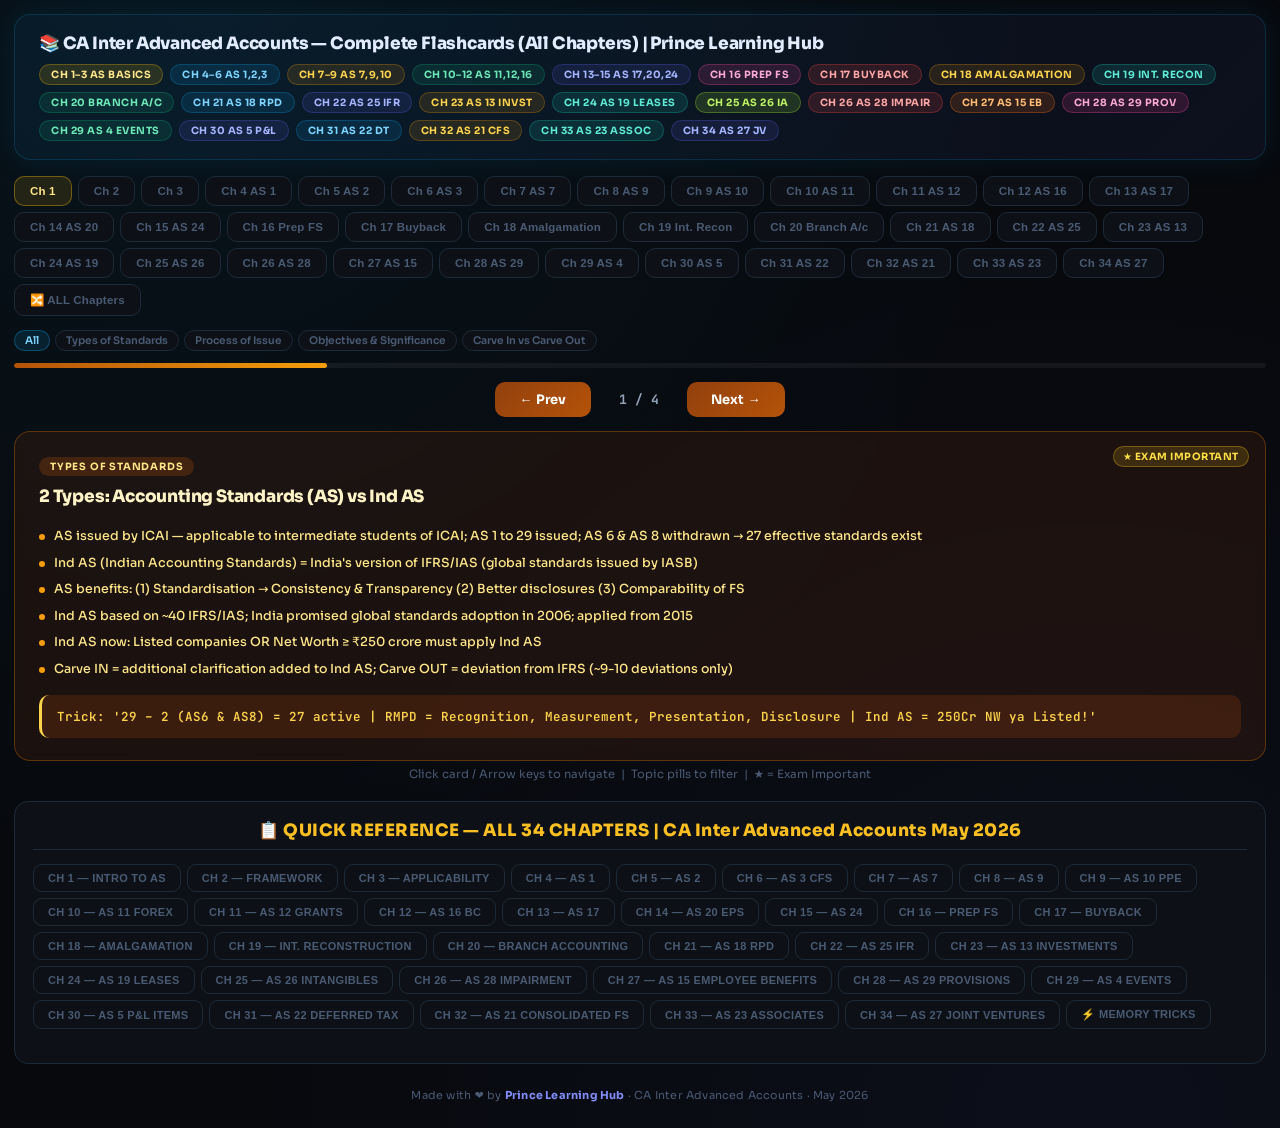
==== commit adb718ae: "Update accounts-flashcard.html" ====
--- a/accounts-flashcard.html
+++ b/accounts-flashcard.html
@@ -76,6 +76,63 @@
   .btn-c18{background:linear-gradient(135deg,#92400e,#b45309)}
   .btn-c19{background:linear-gradient(135deg,#134e4a,#0f766e)}
   .btn-c20{background:linear-gradient(135deg,#14532d,#15803d)}
+  /* Ch 21-34 new AS chapters */
+  .ch-tab.active-c21{background:rgba(14,165,233,0.12);color:#7dd3fc;border-color:rgba(14,165,233,0.4)}
+  .ch-tab.active-c22{background:rgba(139,92,246,0.12);color:#c4b5fd;border-color:rgba(139,92,246,0.4)}
+  .ch-tab.active-c23{background:rgba(234,179,8,0.12);color:#fde68a;border-color:rgba(234,179,8,0.4)}
+  .ch-tab.active-c24{background:rgba(20,184,166,0.12);color:#5eead4;border-color:rgba(20,184,166,0.4)}
+  .ch-tab.active-c25{background:rgba(163,230,53,0.12);color:#bef264;border-color:rgba(163,230,53,0.4)}
+  .ch-tab.active-c26{background:rgba(239,68,68,0.12);color:#fca5a5;border-color:rgba(239,68,68,0.4)}
+  .ch-tab.active-c27{background:rgba(249,115,22,0.12);color:#fdba74;border-color:rgba(249,115,22,0.4)}
+  .ch-tab.active-c28{background:rgba(236,72,153,0.12);color:#f9a8d4;border-color:rgba(236,72,153,0.4)}
+  .ch-tab.active-c29{background:rgba(34,197,94,0.12);color:#86efac;border-color:rgba(34,197,94,0.4)}
+  .ch-tab.active-c30{background:rgba(99,102,241,0.12);color:#a5b4fc;border-color:rgba(99,102,241,0.4)}
+  .ch-tab.active-c31{background:rgba(14,165,233,0.12);color:#7dd3fc;border-color:rgba(14,165,233,0.4)}
+  .ch-tab.active-c32{background:rgba(234,179,8,0.12);color:#fde68a;border-color:rgba(234,179,8,0.4)}
+  .ch-tab.active-c33{background:rgba(20,184,166,0.12);color:#5eead4;border-color:rgba(20,184,166,0.4)}
+  .ch-tab.active-c34{background:rgba(139,92,246,0.12);color:#c4b5fd;border-color:rgba(139,92,246,0.4)}
+  .pfill-c21{background:linear-gradient(90deg,#0369a1,#0ea5e9)}
+  .pfill-c22{background:linear-gradient(90deg,#6d28d9,#8b5cf6)}
+  .pfill-c23{background:linear-gradient(90deg,#b45309,#f59e0b)}
+  .pfill-c24{background:linear-gradient(90deg,#0f766e,#14b8a6)}
+  .pfill-c25{background:linear-gradient(90deg,#4d7c0f,#84cc16)}
+  .pfill-c26{background:linear-gradient(90deg,#991b1b,#ef4444)}
+  .pfill-c27{background:linear-gradient(90deg,#c2410c,#f97316)}
+  .pfill-c28{background:linear-gradient(90deg,#9d174d,#ec4899)}
+  .pfill-c29{background:linear-gradient(90deg,#15803d,#22c55e)}
+  .pfill-c30{background:linear-gradient(90deg,#4338ca,#6366f1)}
+  .pfill-c31{background:linear-gradient(90deg,#0369a1,#0ea5e9)}
+  .pfill-c32{background:linear-gradient(90deg,#b45309,#f59e0b)}
+  .pfill-c33{background:linear-gradient(90deg,#0f766e,#14b8a6)}
+  .pfill-c34{background:linear-gradient(90deg,#6d28d9,#8b5cf6)}
+  .btn-c21{background:linear-gradient(135deg,#0369a1,#0284c7)}
+  .btn-c22{background:linear-gradient(135deg,#5b21b6,#7c3aed)}
+  .btn-c23{background:linear-gradient(135deg,#92400e,#b45309)}
+  .btn-c24{background:linear-gradient(135deg,#134e4a,#0f766e)}
+  .btn-c25{background:linear-gradient(135deg,#365314,#4d7c0f)}
+  .btn-c26{background:linear-gradient(135deg,#7f1d1d,#991b1b)}
+  .btn-c27{background:linear-gradient(135deg,#9a3412,#c2410c)}
+  .btn-c28{background:linear-gradient(135deg,#831843,#be185d)}
+  .btn-c29{background:linear-gradient(135deg,#14532d,#15803d)}
+  .btn-c30{background:linear-gradient(135deg,#3730a3,#4f46e5)}
+  .btn-c31{background:linear-gradient(135deg,#0369a1,#0284c7)}
+  .btn-c32{background:linear-gradient(135deg,#92400e,#b45309)}
+  .btn-c33{background:linear-gradient(135deg,#134e4a,#0f766e)}
+  .btn-c34{background:linear-gradient(135deg,#5b21b6,#7c3aed)}
+  .qr-btn[data-ch="21"].qr-active{background:rgba(14,165,233,0.12);border-color:rgba(14,165,233,0.4);color:#7dd3fc}
+  .qr-btn[data-ch="22"].qr-active{background:rgba(139,92,246,0.12);border-color:rgba(139,92,246,0.4);color:#c4b5fd}
+  .qr-btn[data-ch="23"].qr-active{background:rgba(234,179,8,0.12);border-color:rgba(234,179,8,0.4);color:#fde68a}
+  .qr-btn[data-ch="24"].qr-active{background:rgba(20,184,166,0.12);border-color:rgba(20,184,166,0.4);color:#5eead4}
+  .qr-btn[data-ch="25"].qr-active{background:rgba(163,230,53,0.12);border-color:rgba(163,230,53,0.4);color:#bef264}
+  .qr-btn[data-ch="26"].qr-active{background:rgba(239,68,68,0.12);border-color:rgba(239,68,68,0.4);color:#fca5a5}
+  .qr-btn[data-ch="27"].qr-active{background:rgba(249,115,22,0.12);border-color:rgba(249,115,22,0.4);color:#fdba74}
+  .qr-btn[data-ch="28"].qr-active{background:rgba(236,72,153,0.12);border-color:rgba(236,72,153,0.4);color:#f9a8d4}
+  .qr-btn[data-ch="29"].qr-active{background:rgba(34,197,94,0.12);border-color:rgba(34,197,94,0.4);color:#86efac}
+  .qr-btn[data-ch="30"].qr-active{background:rgba(99,102,241,0.12);border-color:rgba(99,102,241,0.4);color:#a5b4fc}
+  .qr-btn[data-ch="31"].qr-active{background:rgba(14,165,233,0.12);border-color:rgba(14,165,233,0.4);color:#7dd3fc}
+  .qr-btn[data-ch="32"].qr-active{background:rgba(234,179,8,0.12);border-color:rgba(234,179,8,0.4);color:#fde68a}
+  .qr-btn[data-ch="33"].qr-active{background:rgba(20,184,166,0.12);border-color:rgba(20,184,166,0.4);color:#5eead4}
+  .qr-btn[data-ch="34"].qr-active{background:rgba(139,92,246,0.12);border-color:rgba(139,92,246,0.4);color:#c4b5fd}
 
   .cnav{display:flex;align-items:center;justify-content:center;gap:8px;margin-bottom:14px;flex-wrap:wrap}
   .cnav button{border:none;border-radius:10px;padding:9px 24px;font-size:13px;font-weight:700;cursor:pointer;color:#fff;transition:all 0.2s;font-family:'Sora',sans-serif;letter-spacing:0.2px}
@@ -173,26 +230,30 @@
 <div class="app-header">
   <h1>📚 CA Inter Advanced Accounts — Complete Flashcards (All Chapters) | Prince Learning Hub</h1>
   <div class="badges">
-    <span class="badge" style="background:rgba(234,179,8,0.15);color:#fde68a;border:1px solid rgba(234,179,8,0.3)">Ch 1 Intro AS</span>
-    <span class="badge" style="background:rgba(14,165,233,0.15);color:#7dd3fc;border:1px solid rgba(14,165,233,0.3)">Ch 2 Framework</span>
-    <span class="badge" style="background:rgba(139,92,246,0.15);color:#c4b5fd;border:1px solid rgba(139,92,246,0.3)">Ch 3 Applicability</span>
-    <span class="badge" style="background:rgba(249,115,22,0.15);color:#fdba74;border:1px solid rgba(249,115,22,0.3)">Ch 4 AS 1</span>
-    <span class="badge" style="background:rgba(236,72,153,0.15);color:#f9a8d4;border:1px solid rgba(236,72,153,0.3)">Ch 5 AS 2</span>
-    <span class="badge b1">Ch 6 AS 3 CFS</span>
-    <span class="badge b3">Ch 7 AS 7</span>
-    <span class="badge" style="background:rgba(20,184,166,0.15);color:#5eead4;border:1px solid rgba(20,184,166,0.3)">Ch 8 AS 9</span>
-    <span class="badge" style="background:rgba(163,230,53,0.15);color:#bef264;border:1px solid rgba(163,230,53,0.3)">Ch 9 AS 10</span>
-    <span class="badge" style="background:rgba(239,68,68,0.15);color:#fca5a5;border:1px solid rgba(239,68,68,0.3)">Ch 10 AS 11</span>
-    <span class="badge b2">Ch 11 AS 12</span>
-    <span class="badge b4">Ch 12 AS 16</span>
-    <span class="badge b1">Ch 13 AS 17</span>
-    <span class="badge b2">Ch 14 AS 20</span>
-    <span class="badge b3">Ch 15 AS 24</span>
+    <span class="badge" style="background:rgba(234,179,8,0.15);color:#fde68a;border:1px solid rgba(234,179,8,0.3)">Ch 1–3 AS Basics</span>
+    <span class="badge b4">Ch 4–6 AS 1,2,3</span>
+    <span class="badge b3">Ch 7–9 AS 7,9,10</span>
+    <span class="badge b1">Ch 10–12 AS 11,12,16</span>
+    <span class="badge b2">Ch 13–15 AS 17,20,24</span>
     <span class="badge" style="background:rgba(236,72,153,0.15);color:#f9a8d4;border:1px solid rgba(236,72,153,0.3)">Ch 16 Prep FS</span>
     <span class="badge" style="background:rgba(239,68,68,0.15);color:#fca5a5;border:1px solid rgba(239,68,68,0.3)">Ch 17 Buyback</span>
-    <span class="badge" style="background:rgba(234,179,8,0.15);color:#fde68a;border:1px solid rgba(234,179,8,0.3)">Ch 18 Amalgamation</span>
-    <span class="badge" style="background:rgba(20,184,166,0.15);color:#5eead4;border:1px solid rgba(20,184,166,0.3)">Ch 19 Int. Reconstruction</span>
-    <span class="badge" style="background:rgba(34,197,94,0.15);color:#86efac;border:1px solid rgba(34,197,94,0.3)">Ch 20 Branch Accounting</span>
+    <span class="badge b3">Ch 18 Amalgamation</span>
+    <span class="badge" style="background:rgba(20,184,166,0.15);color:#5eead4;border:1px solid rgba(20,184,166,0.3)">Ch 19 Int. Recon</span>
+    <span class="badge b1">Ch 20 Branch A/c</span>
+    <span class="badge b4">Ch 21 AS 18 RPD</span>
+    <span class="badge b2">Ch 22 AS 25 IFR</span>
+    <span class="badge b3">Ch 23 AS 13 Invst</span>
+    <span class="badge" style="background:rgba(20,184,166,0.15);color:#5eead4;border:1px solid rgba(20,184,166,0.3)">Ch 24 AS 19 Leases</span>
+    <span class="badge" style="background:rgba(163,230,53,0.15);color:#bef264;border:1px solid rgba(163,230,53,0.3)">Ch 25 AS 26 IA</span>
+    <span class="badge" style="background:rgba(239,68,68,0.15);color:#fca5a5;border:1px solid rgba(239,68,68,0.3)">Ch 26 AS 28 Impair</span>
+    <span class="badge" style="background:rgba(249,115,22,0.15);color:#fdba74;border:1px solid rgba(249,115,22,0.3)">Ch 27 AS 15 EB</span>
+    <span class="badge" style="background:rgba(236,72,153,0.15);color:#f9a8d4;border:1px solid rgba(236,72,153,0.3)">Ch 28 AS 29 Prov</span>
+    <span class="badge b1">Ch 29 AS 4 Events</span>
+    <span class="badge b2">Ch 30 AS 5 P&L</span>
+    <span class="badge b4">Ch 31 AS 22 DT</span>
+    <span class="badge b3">Ch 32 AS 21 CFS</span>
+    <span class="badge" style="background:rgba(20,184,166,0.15);color:#5eead4;border:1px solid rgba(20,184,166,0.3)">Ch 33 AS 23 Assoc</span>
+    <span class="badge b2">Ch 34 AS 27 JV</span>
   </div>
 </div>
 
@@ -217,6 +278,20 @@
   <button class="ch-tab" id="tab-c18" onclick="switchCh('c18')">Ch 18 Amalgamation</button>
   <button class="ch-tab" id="tab-c19" onclick="switchCh('c19')">Ch 19 Int. Recon</button>
   <button class="ch-tab" id="tab-c20" onclick="switchCh('c20')">Ch 20 Branch A/c</button>
+  <button class="ch-tab" id="tab-c21" onclick="switchCh('c21')">Ch 21 AS 18</button>
+  <button class="ch-tab" id="tab-c22" onclick="switchCh('c22')">Ch 22 AS 25</button>
+  <button class="ch-tab" id="tab-c23" onclick="switchCh('c23')">Ch 23 AS 13</button>
+  <button class="ch-tab" id="tab-c24" onclick="switchCh('c24')">Ch 24 AS 19</button>
+  <button class="ch-tab" id="tab-c25" onclick="switchCh('c25')">Ch 25 AS 26</button>
+  <button class="ch-tab" id="tab-c26" onclick="switchCh('c26')">Ch 26 AS 28</button>
+  <button class="ch-tab" id="tab-c27" onclick="switchCh('c27')">Ch 27 AS 15</button>
+  <button class="ch-tab" id="tab-c28" onclick="switchCh('c28')">Ch 28 AS 29</button>
+  <button class="ch-tab" id="tab-c29" onclick="switchCh('c29')">Ch 29 AS 4</button>
+  <button class="ch-tab" id="tab-c30" onclick="switchCh('c30')">Ch 30 AS 5</button>
+  <button class="ch-tab" id="tab-c31" onclick="switchCh('c31')">Ch 31 AS 22</button>
+  <button class="ch-tab" id="tab-c32" onclick="switchCh('c32')">Ch 32 AS 21</button>
+  <button class="ch-tab" id="tab-c33" onclick="switchCh('c33')">Ch 33 AS 23</button>
+  <button class="ch-tab" id="tab-c34" onclick="switchCh('c34')">Ch 34 AS 27</button>
   <button class="ch-tab" id="tab-mega" onclick="switchCh('mega')">🔀 ALL Chapters</button>
 </div>
 
@@ -234,7 +309,7 @@
      QUICK REFERENCE SECTION
 ══════════════════════════════════════════════ -->
 <div class="summary-section">
-<h2 style="color:#fbbf24;text-align:center;font-size:17px;letter-spacing:0.5px">📋 QUICK REFERENCE — ALL 20 CHAPTERS | CA Inter Advanced Accounts May 2026</h2>
+<h2 style="color:#fbbf24;text-align:center;font-size:17px;letter-spacing:0.5px">📋 QUICK REFERENCE — ALL 34 CHAPTERS | CA Inter Advanced Accounts May 2026</h2>
 
 <div class="qr-nav" id="qrNav">
   <button class="qr-btn" data-ch="1" onclick="showQR('1')">Ch 1 — Intro to AS</button>
@@ -257,6 +332,20 @@
   <button class="qr-btn" data-ch="18" onclick="showQR('18')">Ch 18 — Amalgamation</button>
   <button class="qr-btn" data-ch="19" onclick="showQR('19')">Ch 19 — Int. Reconstruction</button>
   <button class="qr-btn" data-ch="20" onclick="showQR('20')">Ch 20 — Branch Accounting</button>
+  <button class="qr-btn" data-ch="21" onclick="showQR('21')">Ch 21 — AS 18 RPD</button>
+  <button class="qr-btn" data-ch="22" onclick="showQR('22')">Ch 22 — AS 25 IFR</button>
+  <button class="qr-btn" data-ch="23" onclick="showQR('23')">Ch 23 — AS 13 Investments</button>
+  <button class="qr-btn" data-ch="24" onclick="showQR('24')">Ch 24 — AS 19 Leases</button>
+  <button class="qr-btn" data-ch="25" onclick="showQR('25')">Ch 25 — AS 26 Intangibles</button>
+  <button class="qr-btn" data-ch="26" onclick="showQR('26')">Ch 26 — AS 28 Impairment</button>
+  <button class="qr-btn" data-ch="27" onclick="showQR('27')">Ch 27 — AS 15 Employee Benefits</button>
+  <button class="qr-btn" data-ch="28" onclick="showQR('28')">Ch 28 — AS 29 Provisions</button>
+  <button class="qr-btn" data-ch="29" onclick="showQR('29')">Ch 29 — AS 4 Events</button>
+  <button class="qr-btn" data-ch="30" onclick="showQR('30')">Ch 30 — AS 5 P&amp;L Items</button>
+  <button class="qr-btn" data-ch="31" onclick="showQR('31')">Ch 31 — AS 22 Deferred Tax</button>
+  <button class="qr-btn" data-ch="32" onclick="showQR('32')">Ch 32 — AS 21 Consolidated FS</button>
+  <button class="qr-btn" data-ch="33" onclick="showQR('33')">Ch 33 — AS 23 Associates</button>
+  <button class="qr-btn" data-ch="34" onclick="showQR('34')">Ch 34 — AS 27 Joint Ventures</button>
   <button class="qr-btn" data-ch="tricks" onclick="showQR('tricks')">⚡ Memory Tricks</button>
 </div>
 
@@ -1090,6 +1179,628 @@
         <span class="qr-pill" style="background:rgba(34,197,94,0.1);color:#86efac">H.O and Branch = Separate persons for accounting; consolidated for presentation</span>
         <span class="qr-pill" style="background:rgba(34,197,94,0.1);color:#86efac">Branch A/c balance (H.O books) = H.O A/c balance (Branch books) — always equal &amp; opposite</span>
         <span class="qr-pill" style="background:rgba(34,197,94,0.1);color:#86efac">Stock Reserve on closing stock of branch (from H.O) → Debit H.O P&amp;L A/c</span>
+      </div>
+    </div>
+  </div>
+</div>
+</div>
+
+<!-- QR PANEL 21 -->
+<div class="qr-panel" id="qr-panel-21">
+<div class="qr-chapter" style="border-left-color:rgba(14,165,233,0.5)">
+  <div class="qr-ch-head" style="background:rgba(14,165,233,0.1);color:#7dd3fc">Ch 21 — AS 18: Related Party Disclosures</div>
+  <div class="qr-grid2">
+    <div>
+      <div class="qr-sub" style="color:#38bdf8">Control vs Significant Influence</div>
+      <table class="rate-table">
+        <tr><th>Concept</th><th>Conditions</th><th>Makes relationship</th></tr>
+        <tr><td>CONTROL</td><td>(a) >50% voting power, OR (b) Power to compose governing body, OR (c) Substantial interest + power to direct financial/operating policies</td><td>Subsidiary / Parent</td></tr>
+        <tr><td>SIGNIFICANT INFLUENCE</td><td>Power to participate in operating/financial policies (via law / agreement / 20%+ voting)</td><td>Associate / Joint Venture</td></tr>
+      </table>
+      <div class="qr-sub" style="color:#38bdf8;margin-top:8px">Related Party Relationships (Para 3)</div>
+      <table class="rate-table">
+        <tr><th>Para</th><th>Related Party</th></tr>
+        <tr><td>3a</td><td>Enterprise controlled directly/indirectly or under common control of reporting entity</td></tr>
+        <tr><td>3b</td><td>Reporting entity is associate or joint venture of another entity (via subsidiary)</td></tr>
+        <tr><td>3c</td><td>Individual who directly/indirectly controls or exercises significant influence over reporting entity (relatives included: Father, Mother, Brother, Sister, Son, Daughter, Spouse)</td></tr>
+        <tr><td>3d</td><td>Key Management Employees of entity and relatives of such KME</td></tr>
+        <tr><td>3e</td><td>Entities under control or significant influence of persons in Para 3c or 3d</td></tr>
+      </table>
+    </div>
+    <div>
+      <div class="qr-sub" style="color:#38bdf8">Disclosure Requirements</div>
+      <table class="rate-table">
+        <tr><th>Situation</th><th>What to Disclose</th></tr>
+        <tr><td>Control exists, NO transactions</td><td>(i) Name of related party, (ii) Nature of relationship</td></tr>
+        <tr><td>Control due to Significant Influence, NO transactions</td><td>No disclosure required</td></tr>
+        <tr><td>TRANSACTIONS exist</td><td>Name, Nature of relationship, Nature of transaction, Volume, Elements (arm's length or not), Outstanding balances, Discounts/Bad debts</td></tr>
+      </table>
+      <div class="qr-pills" style="margin-top:8px">
+        <span class="qr-pill" style="background:rgba(14,165,233,0.1);color:#7dd3fc">AS 18 NOT applicable to Level II and Level III entities</span>
+        <span class="qr-pill" style="background:rgba(14,165,233,0.1);color:#7dd3fc">NOT applicable to companies where Ind AS applies</span>
+        <span class="qr-pill" style="background:rgba(14,165,233,0.1);color:#7dd3fc">NOT related parties: Common director/agent/supplier/customer, Provider of finance, Trade unions, Govt + Govt entities</span>
+        <span class="qr-pill" style="background:rgba(14,165,233,0.1);color:#7dd3fc">Substantial Interest = Voting power of 25% or more</span>
+        <span class="qr-pill" style="background:rgba(14,165,233,0.1);color:#7dd3fc">No disclosure in consolidated FS for transactions eliminated within group</span>
+      </div>
+    </div>
+  </div>
+</div>
+</div>
+
+<!-- QR PANEL 22 -->
+<div class="qr-panel" id="qr-panel-22">
+<div class="qr-chapter" style="border-left-color:rgba(139,92,246,0.5)">
+  <div class="qr-ch-head" style="background:rgba(139,92,246,0.1);color:#c4b5fd">Ch 22 — AS 25: Interim Financial Reporting (IFR)</div>
+  <div class="qr-grid2">
+    <div>
+      <div class="qr-sub" style="color:#a78bfa">Comparative Period Requirements</div>
+      <table class="rate-table">
+        <tr><th>Statement</th><th>Interim Period</th><th>Comparative</th></tr>
+        <tr><td>Balance Sheet</td><td>End of current interim period</td><td>End of preceding full financial year</td></tr>
+        <tr><td>P&L Statement</td><td>Current interim + Year to date current</td><td>Corresponding periods of previous year</td></tr>
+        <tr><td>Cash Flow Statement</td><td>Year to date current</td><td>Year to date prior year</td></tr>
+      </table>
+      <div class="qr-sub" style="color:#a78bfa;margin-top:8px">Content of IFR</div>
+      <table class="rate-table">
+        <tr><th>Basic Content (Condensed)</th><th>Selected Notes must include</th></tr>
+        <tr><td>Balance Sheet, P&L, CFS, Notes (condensed)</td><td>Decline in value of inventory, Impairment losses, Gain/loss on sale of PPE, Reversal of provisions, Litigation settlements, Related party transactions, Changes in policies/estimates, EPS disclosure, Segment information, Any business continuation issues</td></tr>
+      </table>
+    </div>
+    <div>
+      <div class="qr-sub" style="color:#a78bfa">Recognition & Measurement</div>
+      <table class="rate-table">
+        <tr><th>Principle</th><th>Rule</th></tr>
+        <tr><td>Accounting Policies</td><td>Same as most recent annual FS</td></tr>
+        <tr><td>Seasonal/Cyclical Income</td><td>Record when earned (not deferred/preponed)</td></tr>
+        <tr><td>Annual costs (property tax, insurance)</td><td>Accrue proportionally over periods</td></tr>
+        <tr><td>Extraordinary items</td><td>Recognise in interim period when incurred</td></tr>
+        <tr><td>Tax expense</td><td>Use estimated annual effective tax rate</td></tr>
+      </table>
+      <div class="qr-pills" style="margin-top:8px">
+        <span class="qr-pill" style="background:rgba(139,92,246,0.1);color:#c4b5fd">IFR = update on last year's complete FS (not starting fresh)</span>
+        <span class="qr-pill" style="background:rgba(139,92,246,0.1);color:#c4b5fd">Interim period = shorter than full financial year (e.g., quarterly, half-yearly)</span>
+        <span class="qr-pill" style="background:rgba(139,92,246,0.1);color:#c4b5fd">1st year of operations may be shorter — still not interim period</span>
+        <span class="qr-pill" style="background:rgba(139,92,246,0.1);color:#c4b5fd">Clauses 33+41 companies: No relation with IFR; measurement/recognition principles of AS 25 still apply</span>
+      </div>
+    </div>
+  </div>
+</div>
+</div>
+
+<!-- QR PANEL 23 -->
+<div class="qr-panel" id="qr-panel-23">
+<div class="qr-chapter" style="border-left-color:rgba(234,179,8,0.5)">
+  <div class="qr-ch-head" style="background:rgba(234,179,8,0.1);color:#fde68a">Ch 23 — AS 13: Investments Accounting</div>
+  <div class="qr-grid2">
+    <div>
+      <div class="qr-sub" style="color:#fbbf24">Investment Classification</div>
+      <table class="rate-table">
+        <tr><th>Type</th><th>Definition</th><th>Examples</th></tr>
+        <tr><td>Short-term (Current)</td><td>Held for up to 12 months from date of acquisition</td><td>Treasury Bills, liquid MFs</td></tr>
+        <tr><td>Long-term (Non-current)</td><td>Held for more than 12 months</td><td>Shares, Debentures held long-term</td></tr>
+        <tr><td>Quoted</td><td>Value listed publicly on exchange</td><td>Listed shares, listed bonds</td></tr>
+        <tr><td>Unquoted</td><td>Not publicly listed</td><td>Private co. shares, unlisted debentures</td></tr>
+      </table>
+      <div class="qr-sub" style="color:#fbbf24;margin-top:8px">Cost of Investment</div>
+      <table class="rate-table">
+        <tr><th>Item</th><th>Include/Exclude</th></tr>
+        <tr><td>Purchase Price</td><td>✅ Include</td></tr>
+        <tr><td>Ex/Cum Interest adjustment</td><td>If purchase price is cum-interest: Deduct interest accrued to arrive at cost</td></tr>
+        <tr><td>Commission on purchase</td><td>✅ Include</td></tr>
+        <tr><td>Stamp duty</td><td>✅ Include</td></tr>
+        <tr><td>Other expenses</td><td>✅ Include</td></tr>
+        <tr><td>Brokerage on sale</td><td>❌ Deduct from sale proceeds (not from cost)</td></tr>
+      </table>
+    </div>
+    <div>
+      <div class="qr-sub" style="color:#fbbf24">Valuation at Balance Sheet Date</div>
+      <table class="rate-table">
+        <tr><th>Type</th><th>Valuation Rule</th></tr>
+        <tr><td>Short-term Investments</td><td>Lower of Cost or Fair Value (LCFV) — item by item</td></tr>
+        <tr><td>Long-term Investments</td><td>COST; BUT if there is diminution OTHER THAN temporary → write down to recoverable amount</td></tr>
+      </table>
+      <div class="qr-sub" style="color:#fbbf24;margin-top:8px">Interest Income</div>
+      <table class="rate-table">
+        <tr><th>Item</th><th>Treatment</th></tr>
+        <tr><td>Interest income earned</td><td>Bank A/c Dr → To Interest on Investments</td></tr>
+        <tr><td>Interest accrued at year-end</td><td>Accrued Interest Dr → To Interest on Investments</td></tr>
+        <tr><td>Interest always calculated on</td><td>Paid-up amount × Rate × Period (from last int date to current)</td></tr>
+      </table>
+      <div class="qr-pills" style="margin-top:8px">
+        <span class="qr-pill" style="background:rgba(234,179,8,0.1);color:#fde68a">Investment = Assets held for earning income/capital appreciation, not in ordinary course</span>
+        <span class="qr-pill" style="background:rgba(234,179,8,0.1);color:#fde68a">Land & Building held for use = PPE (not investment)</span>
+        <span class="qr-pill" style="background:rgba(234,179,8,0.1);color:#fde68a">Maintain SEPARATE LEDGER for each class of investment</span>
+        <span class="qr-pill" style="background:rgba(234,179,8,0.1);color:#fde68a">Transfer of investment between categories: Use carrying amount at transfer date</span>
+      </div>
+    </div>
+  </div>
+</div>
+</div>
+
+<!-- QR PANEL 24 -->
+<div class="qr-panel" id="qr-panel-24">
+<div class="qr-chapter" style="border-left-color:rgba(20,184,166,0.5)">
+  <div class="qr-ch-head" style="background:rgba(20,184,166,0.1);color:#5eead4">Ch 24 — AS 19: Leases</div>
+  <div class="qr-grid2">
+    <div>
+      <div class="qr-sub" style="color:#2dd4bf">Financial vs Operating Lease</div>
+      <table class="rate-table">
+        <tr><th>Point</th><th>Financial Lease</th><th>Operating Lease</th></tr>
+        <tr><td>Definition</td><td>Risks & rewards of ownership transferred along with asset</td><td>All other leases (not financial)</td></tr>
+        <tr><td>Ownership transfer</td><td>Usually at end of lease term</td><td>Owner retains ownership</td></tr>
+        <tr><td>Lessee accounting</td><td>As if asset purchased on installment</td><td>As if under rent agreement</td></tr>
+        <tr><td>Lease rent for lessee</td><td>Split into Finance charge + Principal repayment</td><td>Expense in P&L (straight-line basis)</td></tr>
+        <tr><td>Asset in BS (Lessee)</td><td>Recognise as asset in books</td><td>No asset in lessee's books</td></tr>
+        <tr><td>Asset in BS (Lessor)</td><td>Recognise as receivable (not asset)</td><td>Asset remains in lessor's books</td></tr>
+      </table>
+    </div>
+    <div>
+      <div class="qr-sub" style="color:#2dd4bf">5 Conditions for Financial Lease</div>
+      <table class="rate-table">
+        <tr><th>#</th><th>Condition</th></tr>
+        <tr><td>(i)</td><td>Lessee will become owner at end of lease term automatically</td></tr>
+        <tr><td>(ii)</td><td>Lessee has option to purchase asset at price lower than fair value (bargain purchase option) and is certain to exercise it</td></tr>
+        <tr><td>(iii)</td><td>Lease term covers major part of economic life of asset (generally 90%+ of asset life)</td></tr>
+        <tr><td>(iv)</td><td>Asset is specialised and cannot be used by other lessees without major modifications</td></tr>
+        <tr><td>(v)</td><td>Present value of lease rentals ≈ fair value of asset (around 90% or more of fair value)</td></tr>
+      </table>
+      <div class="qr-pills" style="margin-top:8px">
+        <span class="qr-pill" style="background:rgba(20,184,166,0.1);color:#5eead4">Lease = Agreement where one party gets right to use asset against consideration or series of considerations</span>
+        <span class="qr-pill" style="background:rgba(20,184,166,0.1);color:#5eead4">Lessee = who gets right to use asset | Lessor = who receives consideration</span>
+        <span class="qr-pill" style="background:rgba(20,184,166,0.1);color:#5eead4">Finance charge method: Effective interest rate OR Rule of 78 (sum of digits)</span>
+      </div>
+    </div>
+  </div>
+</div>
+</div>
+
+<!-- QR PANEL 25 -->
+<div class="qr-panel" id="qr-panel-25">
+<div class="qr-chapter" style="border-left-color:rgba(163,230,53,0.5)">
+  <div class="qr-ch-head" style="background:rgba(163,230,53,0.1);color:#bef264">Ch 25 — AS 26: Intangible Assets (IA)</div>
+  <div class="qr-grid2">
+    <div>
+      <div class="qr-sub" style="color:#a3e635">What is an Intangible Asset?</div>
+      <table class="rate-table">
+        <tr><th>Condition</th><th>Meaning</th></tr>
+        <tr><td>Identifiable</td><td>Can be separated from entity and sold</td></tr>
+        <tr><td>Non-monetary</td><td>Not investments, debtors, bonds etc.</td></tr>
+        <tr><td>No physical substance</td><td>No tangible form</td></tr>
+        <tr><td>Held for production/services</td><td>Used in business</td></tr>
+      </table>
+      <div class="qr-sub" style="color:#a3e635;margin-top:8px">Self-Generated IA — Research vs Development</div>
+      <table class="rate-table">
+        <tr><th>Phase</th><th>Treatment</th><th>Note</th></tr>
+        <tr><td>Research Phase</td><td>EXPENSE (write off to P&L)</td><td>Research expenses include failed research</td></tr>
+        <tr><td>Development Phase</td><td>CAPITALISE as Intangible Asset</td><td>Development phase starts after technical feasibility established</td></tr>
+        <tr><td>Recoverable Amount limit</td><td>Capitalised amount cannot exceed RA (PV of future benefits)</td><td>If IA value exceeds RA → write off excess as impairment</td></tr>
+      </table>
+    </div>
+    <div>
+      <div class="qr-sub" style="color:#a3e635">NOT Intangible Assets (Written off as Expense)</div>
+      <table class="rate-table">
+        <tr><th>Item</th><th>Why not IA</th></tr>
+        <tr><td>Preliminary Expenses</td><td>Not identifiable asset</td></tr>
+        <tr><td>Underwriting Commission</td><td>Not identifiable asset</td></tr>
+        <tr><td>Discount on Issue of Securities</td><td>Not identifiable asset</td></tr>
+        <tr><td>Startup Expenses / Pre-operative Expenses</td><td>Not identifiable</td></tr>
+        <tr><td>Advertisement Expenses</td><td>No future economic benefit guaranteed</td></tr>
+        <tr><td>Reincorporation Expenses</td><td>Not identifiable</td></tr>
+        <tr><td>Publicity of new product</td><td>No certain future benefit</td></tr>
+        <tr><td>Staff Training</td><td>Staff may leave</td></tr>
+      </table>
+      <div class="qr-sub" style="color:#a3e635;margin-top:8px">Self-Generated IA NOT Recognised</div>
+      <table class="rate-table">
+        <tr><th>Item</th><th>Treatment</th></tr>
+        <tr><td>Goodwill (self-generated)</td><td>Do NOT recognise (not identifiable)</td></tr>
+        <tr><td>Brands (self-generated)</td><td>Do NOT recognise</td></tr>
+        <tr><td>Titles, Mastheads</td><td>Do NOT recognise</td></tr>
+        <tr><td>Goodwill in Amalgamation</td><td>RECOGNISED (purchased goodwill) per AS 14</td></tr>
+      </table>
+      <div class="qr-pills" style="margin-top:8px">
+        <span class="qr-pill" style="background:rgba(163,230,53,0.1);color:#bef264">Packing cost is NOT capitalised as IA</span>
+        <span class="qr-pill" style="background:rgba(163,230,53,0.1);color:#bef264">Once written off as Research expense → can NEVER be capitalised later</span>
+        <span class="qr-pill" style="background:rgba(163,230,53,0.1);color:#bef264">Recognised IA examples: Brands/Titles/Patents/Knowhow acquired (purchased), Software, Franchise rights, Royalty patents</span>
+      </div>
+    </div>
+  </div>
+</div>
+</div>
+
+<!-- QR PANEL 26 -->
+<div class="qr-panel" id="qr-panel-26">
+<div class="qr-chapter" style="border-left-color:rgba(239,68,68,0.5)">
+  <div class="qr-ch-head" style="background:rgba(239,68,68,0.1);color:#fca5a5">Ch 26 — AS 28: Impairment of Assets</div>
+  <div class="qr-grid2">
+    <div>
+      <div class="qr-sub" style="color:#f87171">Key Formulas</div>
+      <table class="rate-table">
+        <tr><th>Term</th><th>Formula / Meaning</th></tr>
+        <tr><td>Impairment Loss</td><td>Carrying Amount – Recoverable Amount</td></tr>
+        <tr><td>Carrying Amount (CA)</td><td>Book value after depreciation &amp; amortisation at year end (after any revaluation)</td></tr>
+        <tr><td>Recoverable Amount (RA)</td><td>HIGHER of: Value in Use (VIU) OR Net Selling Price (NSP)</td></tr>
+        <tr><td>Value in Use (VIU)</td><td>PV of future cash flows from continuing use of asset (discounted using cost of capital)</td></tr>
+        <tr><td>Net Selling Price (NSP)</td><td>Fair value of asset if sold today (after deducting selling costs)</td></tr>
+      </table>
+      <div class="qr-sub" style="color:#f87171;margin-top:8px">Accounting Treatment of Impairment Loss</div>
+      <table class="rate-table">
+        <tr><th>Situation</th><th>Dr</th><th>Cr</th></tr>
+        <tr><td>Asset at cost model</td><td>P&L A/c (Impairment loss)</td><td>Asset A/c</td></tr>
+        <tr><td>Asset at revaluation model</td><td>Revaluation Reserve first (1st preference), then P&L (if reserve exhausted)</td><td>Asset A/c</td></tr>
+        <tr><td>Reversal of impairment</td><td>Asset A/c</td><td>P&L (or Revaluation Reserve if originally charged to it)</td></tr>
+      </table>
+    </div>
+    <div>
+      <div class="qr-sub" style="color:#f87171">BS Presentation after Impairment</div>
+      <table class="rate-table">
+        <tr><th>Item</th><th>Amount</th></tr>
+        <tr><td>Asset Cost (Gross Block)</td><td>XXX</td></tr>
+        <tr><td>(–) Accumulated Depreciation</td><td>XXX</td></tr>
+        <tr><td>(–) Impairment Loss</td><td>XXX</td></tr>
+        <tr><td>= Carrying Amount (Net Block)</td><td>XXX</td></tr>
+      </table>
+      <div class="qr-sub" style="color:#f87171;margin-top:8px">Special Rules</div>
+      <table class="rate-table">
+        <tr><th>Rule</th><th>Detail</th></tr>
+        <tr><td>Goodwill Impairment</td><td>NOT reversed (unlike other assets)</td></tr>
+        <tr><td>Reversal limit</td><td>Lower of: (RA – CA) OR Impairment loss reversed eariler – saving in depreciation</td></tr>
+        <tr><td>Future depreciation</td><td>Recalculated on new CA over remaining useful life</td></tr>
+        <tr><td>Income Tax</td><td>Does NOT allow impairment → Create Deferred Tax Asset on impairment loss</td></tr>
+        <tr><td>AS 28 does NOT apply to</td><td>Inventories (AS2), Construction WIP (AS7), Investments (AS13), Deferred Tax Assets (AS22)</td></tr>
+      </table>
+      <div class="qr-pills" style="margin-top:8px">
+        <span class="qr-pill" style="background:rgba(239,68,68,0.1);color:#fca5a5">AS 28 NOT applicable to Level II, III entities</span>
+        <span class="qr-pill" style="background:rgba(239,68,68,0.1);color:#fca5a5">AS 28 applies to PPE and Intangible Assets only</span>
+        <span class="qr-pill" style="background:rgba(239,68,68,0.1);color:#fca5a5">Cash Generating Unit (CGU) = smallest group of assets generating independent cash flows</span>
+      </div>
+    </div>
+  </div>
+</div>
+</div>
+
+<!-- QR PANEL 27 -->
+<div class="qr-panel" id="qr-panel-27">
+<div class="qr-chapter" style="border-left-color:rgba(249,115,22,0.5)">
+  <div class="qr-ch-head" style="background:rgba(249,115,22,0.1);color:#fdba74">Ch 27 — AS 15: Employee Benefits</div>
+  <div class="qr-grid2">
+    <div>
+      <div class="qr-sub" style="color:#f97316">4 Types of Employee Benefits</div>
+      <table class="rate-table">
+        <tr><th>Type</th><th>Meaning</th><th>Examples</th></tr>
+        <tr><td>Short-term Employee Benefits</td><td>Fall due within 12 months from end of period</td><td>Wages, Salary, Profit-sharing bonus, Medical care, Housing, Cars, STCA leave</td></tr>
+        <tr><td>Post-Employment Benefits (PEEB)</td><td>Payable after completion of services</td><td>Gratuity, Leave salary, Pension, Settlement allowances</td></tr>
+        <tr><td>Other Long-term Benefits</td><td>Due after 12 months but not post-employment</td><td>Long-term leave, Sabbatical leave</td></tr>
+        <tr><td>Termination Benefits</td><td>Payable on termination before normal retirement</td><td>VRS, Retrenchment compensation</td></tr>
+      </table>
+    </div>
+    <div>
+      <div class="qr-sub" style="color:#f97316">STCA (Short-Term Compensated Absence) Treatment</div>
+      <table class="rate-table">
+        <tr><th>Leave Type</th><th>Treatment</th></tr>
+        <tr><td>Used during current year</td><td>No treatment (normal expense)</td></tr>
+        <tr><td>Unused, can be used in next 12 months</td><td>Provide for proportionate or full amount payable for such leave</td></tr>
+        <tr><td>Unused, cannot be used</td><td>No treatment (lapses)</td></tr>
+      </table>
+      <div class="qr-sub" style="color:#f97316;margin-top:8px">Post-Employment Plan Types</div>
+      <table class="rate-table">
+        <tr><th>Plan Type</th><th>Obligation</th><th>Contribution</th><th>Example</th></tr>
+        <tr><td>Defined Contribution Plan</td><td>Defined (fixed)</td><td>Required/specified</td><td>Pension Fund, Provident Fund</td></tr>
+        <tr><td>Defined Benefit Plan</td><td>Defined (fixed)</td><td>NOT fixed (varies)</td><td>Gratuity, Leave Salary, Ex-gratia, Settlement Allowances</td></tr>
+      </table>
+      <div class="qr-pills" style="margin-top:8px">
+        <span class="qr-pill" style="background:rgba(249,115,22,0.1);color:#fdba74">AS 15 NOT applicable as Employee Stock Option Plans</span>
+        <span class="qr-pill" style="background:rgba(249,115,22,0.1);color:#fdba74">Defined Contribution: Record expense based on actual contribution made</span>
+        <span class="qr-pill" style="background:rgba(249,115,22,0.1);color:#fdba74">Defined Benefit: Use actuarial valuation method (Projected Unit Credit Method)</span>
+      </div>
+    </div>
+  </div>
+</div>
+</div>
+
+<!-- QR PANEL 28 -->
+<div class="qr-panel" id="qr-panel-28">
+<div class="qr-chapter" style="border-left-color:rgba(236,72,153,0.5)">
+  <div class="qr-ch-head" style="background:rgba(236,72,153,0.1);color:#f9a8d4">Ch 28 — AS 29: Provisions, Contingent Liabilities &amp; Contingent Assets</div>
+  <div class="qr-grid2">
+    <div>
+      <div class="qr-sub" style="color:#ec4899">Provision vs Liability vs Contingent Liability</div>
+      <table class="rate-table">
+        <tr><th>Item</th><th>Occurrence</th><th>Amount</th><th>Record As</th></tr>
+        <tr><td>Creditor (Trade)</td><td>Sure</td><td>Sure</td><td>Liability</td></tr>
+        <tr><td>Provision for Warranty</td><td>Unsure</td><td>Unsure</td><td>Provision</td></tr>
+        <tr><td>Provision for Gratuity</td><td>Sure</td><td>Unsure</td><td>Provision</td></tr>
+        <tr><td>Provision for Refund</td><td>Unsure</td><td>Sure</td><td>Provision</td></tr>
+        <tr><td>Contingent Liability</td><td>Possible (not probable)</td><td>May/may not arise</td><td>Disclose in Notes only (no entry)</td></tr>
+        <tr><td>Contingent Asset</td><td>Possible gain</td><td>May arise</td><td>Disclose only if virtually certain</td></tr>
+      </table>
+      <div class="qr-sub" style="color:#ec4899;margin-top:8px">Provision — 4 Elements</div>
+      <table class="rate-table">
+        <tr><th>Element</th><th>Meaning</th></tr>
+        <tr><td>(i) Present obligation</td><td>Chance of occurrence more than not (>50%)</td></tr>
+        <tr><td>(ii) Arising out of past event</td><td>Some event has occurred eliminating alternatives</td></tr>
+        <tr><td>(iii) Expected to result in outflow</td><td>Resources will flow out</td></tr>
+        <tr><td>(iv) Can be measured reliably</td><td>Expected value OR most likely outcome</td></tr>
+      </table>
+    </div>
+    <div>
+      <div class="qr-sub" style="color:#ec4899">Examples of Provisions</div>
+      <table class="rate-table">
+        <tr><th>Situation</th><th>Provision Amount</th></tr>
+        <tr><td>Warranty on products</td><td>Sale Amount × % of warranty exercised (based on past experience)</td></tr>
+        <tr><td>Financial guarantees</td><td>Provision when chance of default by other party is high</td></tr>
+        <tr><td>Legal disputes (court cases)</td><td>Provision when probability of loss is high</td></tr>
+        <tr><td>Restructuring provision</td><td>Only expected cost of restructuring (NOT normal operating expenses, training, or relocation)</td></tr>
+      </table>
+      <div class="qr-pills" style="margin-top:8px">
+        <span class="qr-pill" style="background:rgba(236,72,153,0.1);color:#f9a8d4">Do NOT deduct expected future gains while calculating provision amount</span>
+        <span class="qr-pill" style="background:rgba(236,72,153,0.1);color:#f9a8d4">Recovery asset: Recognise separately if realisation is virtually certain; reduce expense in P&L</span>
+        <span class="qr-pill" style="background:rgba(236,72,153,0.1);color:#f9a8d4">Contingent Asset: Disclose only when inflow is virtually certain; otherwise no disclosure</span>
+        <span class="qr-pill" style="background:rgba(236,72,153,0.1);color:#f9a8d4">Do NOT discount provisions to PV (unless time value is material)</span>
+      </div>
+    </div>
+  </div>
+</div>
+</div>
+
+<!-- QR PANEL 29 -->
+<div class="qr-panel" id="qr-panel-29">
+<div class="qr-chapter" style="border-left-color:rgba(34,197,94,0.5)">
+  <div class="qr-ch-head" style="background:rgba(34,197,94,0.1);color:#86efac">Ch 29 — AS 4: Contingencies &amp; Events Occurring After Balance Sheet Date</div>
+  <div class="qr-grid2">
+    <div>
+      <div class="qr-sub" style="color:#4ade80">Adjusting vs Non-Adjusting Events</div>
+      <table class="rate-table">
+        <tr><th>Type</th><th>Conditions</th><th>Treatment</th></tr>
+        <tr><td>ADJUSTING Events</td><td>Conditions were EXISTING on Balance Sheet date; confirmed after BS date</td><td>ADJUST in financial statements (change figures)</td></tr>
+        <tr><td>NON-ADJUSTING Events</td><td>Occur after BS date AND conditions did NOT exist on BS date</td><td>DISCLOSE in Notes to Accounts (if material)</td></tr>
+      </table>
+      <div class="qr-sub" style="color:#4ade80;margin-top:8px">3-Step Crux (AS 4 Exam Approach)</div>
+      <table class="rate-table">
+        <tr><th>Step</th><th>Action</th></tr>
+        <tr><td>Step 1: On 31/3</td><td>Check if doubt/contingency/condition should exist for AS 4 or AS 29</td></tr>
+        <tr><td>Step 2: On 31/3</td><td>Make provision for such doubt/condition as per AS 4/29</td></tr>
+        <tr><td>Step 3: Event occurs after BS date but before approval date</td><td>If conditions existed on BS date → Remove provision → Create provision for event | If NO conditions existed → Material effect → Disclose in notes | If Going Concern affected → Redraft FS + Disclose</td></tr>
+      </table>
+    </div>
+    <div>
+      <div class="qr-sub" style="color:#4ade80">Proposed Dividend</div>
+      <table class="rate-table">
+        <tr><th>Situation</th><th>Treatment</th></tr>
+        <tr><td>Proposed Dividend (declared after year end)</td><td>NON-ADJUSTING event having material effect → DISCLOSE in notes</td></tr>
+        <tr><td>Dividend declared by year-end (before BS date)</td><td>ADJUSTING → Show as liability in Balance Sheet</td></tr>
+      </table>
+      <div class="qr-sub" style="color:#4ade80;margin-top:8px">Examples</div>
+      <table class="rate-table">
+        <tr><th>Event</th><th>Adjusting or Non-Adjusting</th></tr>
+        <tr><td>Debtor going bankrupt after year-end (was doubtful on BS date)</td><td>ADJUSTING (condition existed)</td></tr>
+        <tr><td>Fire destroying factory after year-end</td><td>NON-ADJUSTING (no condition on BS date)</td></tr>
+        <tr><td>Court case decided after year-end (case pending on BS date)</td><td>ADJUSTING (condition existed)</td></tr>
+        <tr><td>New acquisition of company after year-end</td><td>NON-ADJUSTING (new event)</td></tr>
+      </table>
+      <div class="qr-pills" style="margin-top:8px">
+        <span class="qr-pill" style="background:rgba(34,197,94,0.1);color:#86efac">Earlier: Disclose in Director's Report / Approving Authority Report; now use Notes to Accounts</span>
+        <span class="qr-pill" style="background:rgba(34,197,94,0.1);color:#86efac">Events up to date of FS approval are considered</span>
+      </div>
+    </div>
+  </div>
+</div>
+</div>
+
+<!-- QR PANEL 30 -->
+<div class="qr-panel" id="qr-panel-30">
+<div class="qr-chapter" style="border-left-color:rgba(99,102,241,0.5)">
+  <div class="qr-ch-head" style="background:rgba(99,102,241,0.1);color:#a5b4fc">Ch 30 — AS 5: Net Profit or Loss, Prior Period Items &amp; Changes in Accounting Policies</div>
+  <div class="qr-grid2">
+    <div>
+      <div class="qr-sub" style="color:#818cf8">5 Topics Covered by AS 5</div>
+      <table class="rate-table">
+        <tr><th>Topic</th><th>Key Points</th></tr>
+        <tr><td>Net Profit/Loss from Ordinary Activities</td><td>Items of income/expense from principal revenue-generating activities; Present as per Schedule III; Material items disclosed separately</td></tr>
+        <tr><td>Prior Period Items</td><td>Rectification effects of errors/omissions from earlier years; Due to error in nature or classification or mathematical calculation; Shown separately in P&L</td></tr>
+        <tr><td>Extraordinary Items</td><td>Clearly distinct from ordinary activities; Unusual in nature; Not expected to recur; Rare in practice; Show separately in P&L</td></tr>
+        <tr><td>Change in Accounting Policy</td><td>Retrospective effect; Disclose Nature + Reason + Quantum</td></tr>
+        <tr><td>Change in Accounting Estimate</td><td>Prospective effect only; Disclose nature and amount of change</td></tr>
+      </table>
+    </div>
+    <div>
+      <div class="qr-sub" style="color:#818cf8">Prior Period Items — Examples</div>
+      <table class="rate-table">
+        <tr><th>Example of Prior Period Item</th></tr>
+        <tr><td>Wrong calculation of stock value in prior year</td></tr>
+        <tr><td>Wrong classification of asset (PPE vs Inventory)</td></tr>
+        <tr><td>Wrong classification of expense (Capital vs Revenue)</td></tr>
+        <tr><td>Nature of expense wrongly classified</td></tr>
+      </table>
+      <div class="qr-sub" style="color:#818cf8;margin-top:8px">Extraordinary Items — Examples</div>
+      <table class="rate-table">
+        <tr><th>Example</th><th>Why Extraordinary</th></tr>
+        <tr><td>Earthquake destroying factory</td><td>Unusual, not expected to recur</td></tr>
+        <tr><td>Legislative change with retrospective effect</td><td>Unusual event</td></tr>
+        <tr><td>Gain/loss on sale of investments (routine)</td><td>NOT extraordinary (ordinary for investment cos)</td></tr>
+      </table>
+      <div class="qr-pills" style="margin-top:8px">
+        <span class="qr-pill" style="background:rgba(99,102,241,0.1);color:#a5b4fc">Extraordinary items: Rare in practice under Indian GAAP</span>
+        <span class="qr-pill" style="background:rgba(99,102,241,0.1);color:#a5b4fc">Material ordinary items (significant in size/nature) → Disclose separately in P&L</span>
+        <span class="qr-pill" style="background:rgba(99,102,241,0.1);color:#a5b4fc">P&L format: PBT (ordinary) → Extraordinary (net of tax) → PAT</span>
+      </div>
+    </div>
+  </div>
+</div>
+</div>
+
+<!-- QR PANEL 31 -->
+<div class="qr-panel" id="qr-panel-31">
+<div class="qr-chapter" style="border-left-color:rgba(14,165,233,0.5)">
+  <div class="qr-ch-head" style="background:rgba(14,165,233,0.1);color:#7dd3fc">Ch 31 — AS 22: Accounting for Taxes on Income (Deferred Tax)</div>
+  <div class="qr-grid2">
+    <div>
+      <div class="qr-sub" style="color:#38bdf8">Key Concepts</div>
+      <table class="rate-table">
+        <tr><th>Term</th><th>Meaning</th></tr>
+        <tr><td>Current Tax</td><td>Tax calculated as per Income Tax laws (actual tax liability)</td></tr>
+        <tr><td>Deferred Tax</td><td>Tax calculated on TIMING DIFFERENCES × Tax Rate</td></tr>
+        <tr><td>Tax Expense (P&L)</td><td>Current Tax ± Deferred Tax effect</td></tr>
+        <tr><td>Timing Difference</td><td>Difference between accounting income (PBT) and taxable income that is CAPABLE OF REVERSAL in future</td></tr>
+        <tr><td>Permanent Difference</td><td>Difference between accounting income and taxable income that is NOT capable of reversal (no deferred tax on this)</td></tr>
+        <tr><td>DTA (Deferred Tax Asset)</td><td>Tax paid now but accounting benefit still to come</td></tr>
+        <tr><td>DTL (Deferred Tax Liability)</td><td>Tax benefit now but accounting expense still to come</td></tr>
+      </table>
+    </div>
+    <div>
+      <div class="qr-sub" style="color:#38bdf8">Timing vs Permanent Differences</div>
+      <table class="rate-table">
+        <tr><th>Timing Differences (Deferred Tax created)</th><th>Permanent Differences (No Deferred Tax)</th></tr>
+        <tr><td>Disallowance under Sec 43B (paid later → reversal)</td><td>Donations (never allowed under IT)</td></tr>
+        <tr><td>Depreciation difference (IT vs Books under Sec 32)</td><td>Personal expenses of promoter</td></tr>
+        <tr><td>Unamortised prelim expenses (Sec 35D)</td><td>—</td></tr>
+        <tr><td>Carry forward of losses (Sec 72)</td><td>—</td></tr>
+        <tr><td>Contract income under Sec 43CB</td><td>—</td></tr>
+        <tr><td>Provisions under Sec 36</td><td>—</td></tr>
+      </table>
+      <div class="qr-sub" style="color:#38bdf8;margin-top:8px">Prudence Limit for DTA</div>
+      <table class="rate-table">
+        <tr><th>Type</th><th>Prudence Condition</th></tr>
+        <tr><td>DTL</td><td>No prudence requirement; always create DTL</td></tr>
+        <tr><td>DTA (general)</td><td>Create DTA only if reasonable certainty that sufficient future taxable income will exist against which DTA can be set off</td></tr>
+        <tr><td>DTA (when loss c/f exists)</td><td>Create DTA only if VIRTUAL CERTAINTY of sufficient future taxable income</td></tr>
+      </table>
+      <div class="qr-pills" style="margin-top:8px">
+        <span class="qr-pill" style="background:rgba(14,165,233,0.1);color:#7dd3fc">DTA/DTL = Non-Current (always shown as Non-Current Asset or Liability in BS)</span>
+        <span class="qr-pill" style="background:rgba(14,165,233,0.1);color:#7dd3fc">DTA/DTL should NOT be discounted to present value</span>
+        <span class="qr-pill" style="background:rgba(14,165,233,0.1);color:#7dd3fc">Tax holiday: Only timing differences reversing AFTER tax holiday → DTA/DTL</span>
+        <span class="qr-pill" style="background:rgba(14,165,233,0.1);color:#7dd3fc">Always use enacted or substantively enacted tax rate on balance sheet date</span>
+      </div>
+    </div>
+  </div>
+</div>
+</div>
+
+<!-- QR PANEL 32 -->
+<div class="qr-panel" id="qr-panel-32">
+<div class="qr-chapter" style="border-left-color:rgba(234,179,8,0.5)">
+  <div class="qr-ch-head" style="background:rgba(234,179,8,0.1);color:#fde68a">Ch 32 — AS 21: Consolidated Financial Statements (CFS)</div>
+  <div class="qr-grid2">
+    <div>
+      <div class="qr-sub" style="color:#fbbf24">Control Definition &amp; Goodwill/Capital Reserve</div>
+      <table class="rate-table">
+        <tr><th>Control exists when</th><th>Notes</th></tr>
+        <tr><td>Ownership of voting power &gt;50%</td><td>Most common condition</td></tr>
+        <tr><td>Power to compose governing body (Board of Directors)</td><td>Second condition</td></tr>
+        <tr><td>100% owned subsidiary = Wholly Owned Subsidiary</td><td>Look at equity shares only (not preference)</td></tr>
+      </table>
+      <div class="qr-sub" style="color:#fbbf24;margin-top:8px">Goodwill / Capital Reserve Calculation</div>
+      <table class="rate-table">
+        <tr><th>Step</th><th>Formula</th></tr>
+        <tr><td>Investment held on BS date</td><td>XXX</td></tr>
+        <tr><td>Less: Net Assets obtained (Parent's share)</td><td>&nbsp;</td></tr>
+        <tr><td>Equity Capital × % owned by Parent</td><td>XXX</td></tr>
+        <tr><td>Reserves &amp; Surplus × % owned by Parent</td><td>XXX</td></tr>
+        <tr><td>= Goodwill (+) or Capital Reserve (–)</td><td>XXX</td></tr>
+      </table>
+      <div class="qr-sub" style="color:#fbbf24;margin-top:8px">Minority Interest (NCI)</div>
+      <table class="rate-table">
+        <tr><th>Item</th><th>Calculation</th></tr>
+        <tr><td>Minority Interest in BS</td><td>Equity Capital × Minority % + Reserves &amp; Surplus × Minority %</td></tr>
+        <tr><td>Minority in P&L</td><td>Subsidiary's Net Profit × Minority %</td></tr>
+      </table>
+    </div>
+    <div>
+      <div class="qr-sub" style="color:#fbbf24">Consolidation Steps</div>
+      <table class="rate-table">
+        <tr><th>Step</th><th>Action</th></tr>
+        <tr><td>1</td><td>Combine all assets and all liabilities of Parent + Subsidiary line by line</td></tr>
+        <tr><td>2</td><td>Eliminate investment in subsidiary vs equity of subsidiary (Goodwill/CR)</td></tr>
+        <tr><td>3</td><td>Calculate Minority Interest (NCI) and show separately</td></tr>
+        <tr><td>4</td><td>Eliminate intragroup transactions (inter-company sales, loans, dividends)</td></tr>
+        <tr><td>5</td><td>Eliminate unrealised profit on intragroup stock (upstream/downstream)</td></tr>
+        <tr><td>6</td><td>Align accounting policies (subsidiary must follow parent's policies)</td></tr>
+        <tr><td>7</td><td>Prepare Consolidated BS and Consolidated P&L</td></tr>
+      </table>
+      <div class="qr-pills" style="margin-top:8px">
+        <span class="qr-pill" style="background:rgba(234,179,8,0.1);color:#fde68a">AS 21 does not mandate preparation of CFS but mandates process of consolidation</span>
+        <span class="qr-pill" style="background:rgba(234,179,8,0.1);color:#fde68a">Companies Act Sec 133 requires all companies to prepare CFS</span>
+        <span class="qr-pill" style="background:rgba(234,179,8,0.1);color:#fde68a">Goodwill on consolidation calculated on date of obtaining control only</span>
+        <span class="qr-pill" style="background:rgba(234,179,8,0.1);color:#fde68a">Net Assets = Assets approach OR Equity + Reserves approach (both give same result)</span>
+      </div>
+    </div>
+  </div>
+</div>
+</div>
+
+<!-- QR PANEL 33 -->
+<div class="qr-panel" id="qr-panel-33">
+<div class="qr-chapter" style="border-left-color:rgba(20,184,166,0.5)">
+  <div class="qr-ch-head" style="background:rgba(20,184,166,0.1);color:#5eead4">Ch 33 — AS 23: Accounting for Investments in Associates</div>
+  <div class="qr-grid2">
+    <div>
+      <div class="qr-sub" style="color:#2dd4bf">Associate Definition</div>
+      <table class="rate-table">
+        <tr><th>Concept</th><th>Details</th></tr>
+        <tr><td>Associate</td><td>Entity over which investor has SIGNIFICANT INFLUENCE (but not control)</td></tr>
+        <tr><td>Significant Influence</td><td>Power to participate in operating/financial policy decisions</td></tr>
+        <tr><td>Presumed SI</td><td>20% or more of voting power (unless evidence to contrary)</td></tr>
+        <tr><td>Not Associate</td><td>Less than 20% voting (unless evidence of SI exists)</td></tr>
+        <tr><td>Method</td><td>EQUITY METHOD (not consolidation, not cost method)</td></tr>
+      </table>
+      <div class="qr-sub" style="color:#2dd4bf;margin-top:8px">Equity Method — Steps</div>
+      <table class="rate-table">
+        <tr><th>Step</th><th>Action</th></tr>
+        <tr><td>Initial recognition</td><td>Investment at COST</td></tr>
+        <tr><td>Post-acquisition</td><td>Add investor's share of associate's profit to investment</td></tr>
+        <tr><td>Post-acquisition loss</td><td>Deduct investor's share of associate's loss from investment</td></tr>
+        <tr><td>Dividend received</td><td>REDUCE investment (not income) — dividend is return OF capital</td></tr>
+        <tr><td>Goodwill/CR</td><td>Calculate same as consolidation; Goodwill included in investment carrying amount</td></tr>
+      </table>
+    </div>
+    <div>
+      <div class="qr-sub" style="color:#2dd4bf">Equity Method Formula</div>
+      <table class="rate-table">
+        <tr><th>Item</th><th>Amount</th></tr>
+        <tr><td>Cost of Investment (initial)</td><td>XXX</td></tr>
+        <tr><td>Add: Share in post-acquisition profits</td><td>XXX</td></tr>
+        <tr><td>Less: Share in post-acquisition losses</td><td>(XXX)</td></tr>
+        <tr><td>Less: Dividend received from associate</td><td>(XXX)</td></tr>
+        <tr><td>= Carrying Amount of Investment in CFS</td><td>XXX</td></tr>
+      </table>
+      <div class="qr-pills" style="margin-top:8px">
+        <span class="qr-pill" style="background:rgba(20,184,166,0.1);color:#5eead4">Associate = 20-50% voting = Significant Influence only</span>
+        <span class="qr-pill" style="background:rgba(20,184,166,0.1);color:#5eead4">Subsidiary = &gt;50% voting = Control → Consolidation (AS 21)</span>
+        <span class="qr-pill" style="background:rgba(20,184,166,0.1);color:#5eead4">Investment carried at cost in standalone FS; equity method only in CFS</span>
+        <span class="qr-pill" style="background:rgba(20,184,166,0.1);color:#5eead4">If loss exceeds investment: Stop at zero (don't go negative) unless obligations exist</span>
+      </div>
+    </div>
+  </div>
+</div>
+</div>
+
+<!-- QR PANEL 34 -->
+<div class="qr-panel" id="qr-panel-34">
+<div class="qr-chapter" style="border-left-color:rgba(139,92,246,0.5)">
+  <div class="qr-ch-head" style="background:rgba(139,92,246,0.1);color:#c4b5fd">Ch 34 — AS 27: Financial Reporting of Interest in Joint Ventures</div>
+  <div class="qr-grid2">
+    <div>
+      <div class="qr-sub" style="color:#a78bfa">Types of Joint Ventures</div>
+      <table class="rate-table">
+        <tr><th>Type</th><th>Meaning</th><th>Method</th></tr>
+        <tr><td>Jointly Controlled Operations (JCO)</td><td>Each venturer uses own assets; no separate entity</td><td>Record own share of income/expenses/assets/liabilities</td></tr>
+        <tr><td>Jointly Controlled Assets (JCA)</td><td>Venturers jointly control assets; no separate entity</td><td>Record own share of jointly controlled assets and liabilities</td></tr>
+        <tr><td>Jointly Controlled Entities (JCE)</td><td>Separate legal entity established; shared control</td><td>PROPORTIONATE CONSOLIDATION or Equity Method</td></tr>
+      </table>
+    </div>
+    <div>
+      <div class="qr-sub" style="color:#a78bfa">Proportionate Consolidation — JCE</div>
+      <table class="rate-table">
+        <tr><th>Step</th><th>Action</th></tr>
+        <tr><td>1</td><td>Combine venturer's share (%) of each JCE asset + liability line by line</td></tr>
+        <tr><td>2</td><td>Combine venturer's share of each JCE income + expense</td></tr>
+        <tr><td>3</td><td>No goodwill/minority interest (unlike consolidation in AS 21)</td></tr>
+        <tr><td>4</td><td>Eliminate intragroup transactions proportionately</td></tr>
+      </table>
+      <div class="qr-pills" style="margin-top:8px">
+        <span class="qr-pill" style="background:rgba(139,92,246,0.1);color:#c4b5fd">Joint Venture = Contractual arrangement with JOINT CONTROL by 2+ venturers</span>
+        <span class="qr-pill" style="background:rgba(139,92,246,0.1);color:#c4b5fd">Joint Control = No single venturer controls alone; all major decisions by consensus</span>
+        <span class="qr-pill" style="background:rgba(139,92,246,0.1);color:#c4b5fd">JCE preferred method = Proportionate Consolidation (not equity method)</span>
+        <span class="qr-pill" style="background:rgba(139,92,246,0.1);color:#c4b5fd">In standalone FS: Investment in JCE at COST (same as associate)</span>
       </div>
     </div>
   </div>
@@ -1366,7 +2077,100 @@
 {tp:"Consolidation",col:"green",star:false,title:"Branch Accounting — Consolidation of H.O & Branch",bullets:["STEP 1: Apply ALL reconciliation entries (transit items + unrecorded items) in both sets of books","STEP 2: Prepare final accounts of H.O and Branch from trial balances AFTER reconciliation | If closing stock missing → Prepare Branch Stock A/c at IP to find closing stock","STEP 3: INCORPORATION ENTRIES in H.O books: (i) Branch A/c Dr → To P&L (for profit incorporation) (ii) All Branch Assets Dr → To All Branch Liabilities (incorporate into H.O BS) (iii) P&L Dr → To Stock Reserve (for unrealised profit on H.O goods in Branch closing stock)","Stock Reserve = Closing stock × Loading ÷ (100 + Loading) | Opening stock reserve = Reverse (Cr P&L)","DUAL PROFIT: H.O invoices at wholesale; Branch sells at retail = Two profit levels | H.O P&L: Dr Closing Stock Reserve + Expenses + Own G.P loss | Cr Branch P&L + Own G.P + Op. Stock Reserve","INTER-BRANCH TRANSACTIONS: Treat as if via H.O | H.O records Receiving Branch Dr → To Giving Branch (net entry after combining all)"],trick:"Trick: 'Consolidation = Reconcile → Separate final A/c → Incorporate | Stock Reserve on H.O goods in Branch stock = Debit P&L | Op. stock reserve reversal = Credit P&L | Dual profit = Two separate P&Ls!'"},
 ];
 
-const MEGA=[...C1,...C2,...C3,...C4,...C5,...C6,...C7,...C8,...C9,...C10,...C11,...C12,...C13,...C14,...C15,...C16,...C17,...C18,...C19,...C20];
+const C21=[
+{tp:"Scope & Applicability",col:"blue",star:true,title:"AS 18 — Related Party Disclosures: Scope & Applicability",bullets:["AS 18 NOT applicable to Level II and Level III entities (only Level I and Big companies)","AS 18 also does NOT apply to companies on which Ind AS applies","Purpose: RPD useful for users because it clearly discloses (a) Relationship between related parties AND (b) Transactions between them","Related parties mean where ONE PARTY has power to CONTROL or exercise SIGNIFICANT INFLUENCE over other party at any time during the period","These disclosures allow users to assess impact on financial statements of related party dealings"],trick:"Trick: 'AS 18 = Level I and Big companies only | Purpose = Disclose relationship AND transactions | One party has power over other = Related Party!'"},
+{tp:"Control vs Significant Influence",col:"blue",star:true,title:"AS 18 — Control vs Significant Influence: Definitions",bullets:["CONTROL = ANY ONE of: (a) >50% Voting Power of another company OR (b) Power to compose governing body (Board of Directors) of entity OR (c) Substantial Interest (≥25% voting) AND power to direct financial/operating policies","SIGNIFICANT INFLUENCE = Power to PARTICIPATE in operating/financial policies of entity (but not control)","SI obtained through: (i) Application of law (ii) Agreement with other shareholders (iii) Voting power of 20% or more","Note: 20% is NOT fixed; generally considered as 20% or more. If Q provides evidence of SI at lower % → consider as SI. If Q proves non-existence even at 20%+ → consider no SI","SI makes → Associate/Joint Venture relationship; Control makes → Subsidiary/Parent relationship"],trick:"Trick: 'Control = >50% OR compose board OR 25%+power | SI = 20%+ voting = Associate/JV | Control = Subsidiary relationship | 20% = presumption only, not absolute rule!'"},
+{tp:"Related Party — Para 3",col:"blue",star:true,title:"AS 18 — Who are Related Parties? (Para 3 of AS 18)",bullets:["Para 3a: Enterprise directly/indirectly through subsidiaries CONTROLLED by reporting entity OR under COMMON CONTROL of reporting entity","Para 3b: Reporting entity is ASSOCIATE or JOINT VENTURE of another entity (even through subsidiary)","Para 3c: INDIVIDUAL who directly/indirectly through subsidiaries CONTROLS or exercises SIGNIFICANT INFLUENCE over reporting entity; Relatives of such individual are also related (Father, Mother, Brother, Sister, Son, Daughter, Spouse ONLY)","Para 3d: KEY MANAGEMENT EMPLOYEES (KME) of entity and RELATIVES of such KME (same relative list as 3c)","Para 3e: Entities under CONTROL or SIGNIFICANT INFLUENCE of persons defined in Para 3c or Para 3d"],trick:"Trick: 'Para 3 = 5 sub-paras | 3a = Controlled companies | 3b = Associate/JV | 3c = Individual + Relatives (FMBSDS) | 3d = KME + Relatives | 3e = Entities controlled by 3c/3d persons!'"},
+{tp:"NOT Related Parties",col:"blue",star:false,title:"AS 18 — Who are NOT Related Parties?",bullets:["Following are NOT related parties under AS 18:","Common DIRECTOR/AGENT shared by entities (just being on same board doesn't make them related)","PROVIDER OF FINANCE (banks, FIs) — just being a lender doesn't create related party relationship","TRADE UNIONS — union relationship is not related party","GOVERNMENT + GOVERNMENT ENTITIES in normal course — standard regulatory relationship","Two entities being under same government ownership does NOT make them related to each other","Also NOT related: Customers, Suppliers in ordinary course; entities not meeting Para 3 criteria"],trick:"Trick: 'Not related = Common director, Finance provider, Trade union, Govt entities | Ka-DAG: Customer-Agent-Director-Advisor-Govt = NOT related parties just by these roles!'"},
+{tp:"Disclosure Rules",col:"blue",star:true,title:"AS 18 — What to Disclose and When?",bullets:["CASE 1: Control exists, NO transactions → Disclose: (i) Name of related party (ii) Nature of relationship","CASE 2: Control due to Significant Influence only, NO transactions → NO DISCLOSURE required","CASE 3: Transactions exist during Related Party relationship → Disclose: (i) Name of related party (ii) Nature of relationship (iii) Nature of transactions (iv) Volume of transactions (v) Elements of transactions (at arm's length or not) (vi) Outstanding balances from such related party (vii) Any discounts/Bad debts with related party","NO DISCLOSURE required: Where such disclosures are AGAINST ETHICS OF BUSINESS OR where transactions are ELIMINATED in Consolidated Financial Statements (intra-group transactions)"],trick:"Trick: 'Control + transactions = Full disclosure | Control only (no transactions) = Name + Nature only | SI only no transactions = NO disclosure | 7 items to disclose when transactions exist!'"},
+];
+
+const C22=[
+{tp:"IFR Meaning & Purpose",col:"purple",star:true,title:"AS 25 — Interim Financial Reporting: Meaning & Purpose",bullets:["IFR (Interim Financial Report) = A financial report containing either a COMPLETE SET of Financial Statements OR a set of CONDENSED Financial Statements for an INTERIM PERIOD","Interim period = Financial reporting period shorter than a full financial year (e.g., quarterly = 3 months, half-yearly = 6 months)","Note: FIRST year of operations may be shorter than 1 year → Still NOT interim period","IFR is a way to provide TIMELY, RELEVANT AND RELIABLE information update on full FS of last year","IFR made in compliance with Listing Requirements or other reasons → Apply AS 25 in preparation of IFR","Clauses 33 + 41 have no relation with IFR itself; but measurement + recognition principles of AS 25 apply in Clause 33+41 reporting"],trick:"Trick: 'IFR = Update on last year FS | Not fresh start | Interim = Shorter than full year | First year of operations ≠ interim | AS 25 applies when IFR prepared per listing or other requirements!'"},
+{tp:"Content of IFR",col:"purple",star:true,title:"AS 25 — Content of Interim Financial Report",bullets:["BASIC CONTENT (Minimum): Balance Sheet, P&L Statement, Cash Flow Statement, Notes (for interim period and comparative periods)","Content can be FULL/COMPLETE (just like annual statements) OR CONDENSED (shorter version)","If COMPLETE statements → Consider interim period as complete period; prepare full FS","If CONDENSED statements → Headings and subtotals should be same as most recent annual FS","Selected Notes for Condensed IFR must include: (i) Significant Events and transactions like decline in inventory value, impairment losses, gain/loss on PPE sale, reversal of provisions (ii) Statement of policies/methods/computations if changed (iii) Non-seasonal reasons, unusual assets/liabilities/income/expense (iv) Change in estimates (v) Disclosure of EPS, segment information (vi) Any Business continuation issues"],trick:"Trick: 'IFR = BS + P&L + CFS + Notes | Condensed or Complete | Condensed = same headings as annual | Selected notes = Significant events + Policy changes + Unusual items!'"},
+{tp:"Comparative Periods",col:"purple",star:true,title:"AS 25 — Period Requirements for Comparative Statements",bullets:["BALANCE SHEET: Current period end date AND comparative = End of preceding FULL financial year (NOT same quarter last year)","PROFIT & LOSS: Two P&L statements: (1) Current interim period + Comparative = Same interim period prior year; (2) Year-to-date current + Comparative = Year-to-date prior year","CASH FLOW STATEMENT: Year-to-date current period + Comparative = Year-to-date prior year (same period)","Example: Q3 (Oct-Dec) Report: BS as of 31 Dec (current) vs 31 March (prior year end) | P&L for Oct-Dec current + Oct-Dec prior year + Apr-Dec current + Apr-Dec prior year"],trick:"Trick: 'BS = Current end vs PREVIOUS YEAR END | P&L = Current quarter + YTD | CFS = YTD only | Comparative = Same period prior year for P&L and CFS | This is most asked exam format!'"},
+{tp:"Recognition & Measurement",col:"purple",star:false,title:"AS 25 — Recognition & Measurement Principles",bullets:["Accounting policies should be same as most recent annual FS","Income/Revenue which is SEASONAL, CYCLICAL or OCCASIONAL → Record when EARNED; Do NOT defer or prepone","Examples of seasonal income: Royalty, Dividend — Record as earned; do NOT spread evenly","Annual costs like property tax, insurance, major repairs → Accrue PROPORTIONALLY over interim periods","Tax expense for interim period → Use ESTIMATED ANNUAL EFFECTIVE TAX RATE","Key: IFR should reflect events of the interim period (not smooth everything) — actual accrual applies"],trick:"Trick: 'Same policies as annual FS | Seasonal income = Record when earned (no deferral) | Annual costs = Spread proportionally | Tax = Estimated annual rate | No artificial smoothing!'"},
+];
+
+const C23=[
+{tp:"Investment Meaning & Types",col:"amber",star:true,title:"AS 13 — Investments: Meaning, Types & Classification",bullets:["INVESTMENT = Assets held with objective of EARNING INCOME or CAPITAL APPRECIATION — NOT held in ordinary course of business","Income from investments: Interest, Rent, Dividend","Capital Appreciation = Increase in value of asset over time","Examples: Interest-bearing bonds/FDs/Debentures, Dividend-yielding shares, Bitcoins/NFT, PPE (held for appreciation not use), Gold/Gold Bonds, Mutual Funds, Real Estate as investment property","Land & Building always held for USE → PPE (not investment); but if held for future price appreciation without use → Investment","TYPES: Quoted (value publicly listed) / Unquoted | Short-term (≤12 months from acquisition) / Long-term (>12 months)"],trick:"Trick: 'Investment = Earn income/capital appreciation | NOT in ordinary course | Land held for use = PPE | Land held for price appreciation = Investment | Short term = ≤12 months from acquisition!'"},
+{tp:"Cost of Investment",col:"amber",star:true,title:"AS 13 — Cost of Investment: What to Include",bullets:["Cost = Purchase Price (Ex/Cum Interest adjusted) + Commission on purchase + Stamp Duty + Other expenses on purchase","CUM-INTEREST purchase: If purchase price includes interest accrued → Deduct accrued interest to get COST; recognise deducted amount as Interest Receivable (asset)","EX-INTEREST purchase: Purchase price IS the cost (no adjustment)","Cost formula: Cost = Purchase Price (incl. all acquisition expenses) – Interest portion (if cum-interest purchase)","On SALE: Sale Proceeds – Brokerage on sale = Net Sale Proceeds; Brokerage NOT added to cost but deducted from sale proceeds","Each CLASS of investment → Maintain SEPARATE LEDGER ACCOUNT"],trick:"Trick: 'Cost = Purchase + Commission + Stamp duty + Other expenses | Cum-interest: Deduct accrued interest from cost | Sale brokerage: Deduct from sale proceeds (not from cost) | Separate ledger per class!'"},
+{tp:"Valuation at Year End",col:"amber",star:true,title:"AS 13 — Valuation of Investments at Balance Sheet Date",bullets:["SHORT-TERM INVESTMENTS: Valued at LOWER OF COST OR FAIR VALUE (LCFV) — applied on ITEM BY ITEM basis","LONG-TERM INVESTMENTS: Carried at COST normally; BUT if there is diminution in value that is OTHER THAN TEMPORARY → Write down to RECOVERABLE AMOUNT","'Other than temporary' means: Permanent or long-lasting decline (not just market fluctuation); Examples: Company going bankrupt, licence cancelled, permanent loss of business","Diminution due to temporary market conditions → No write-down for long-term investments","When long-term investment is reclassified to short-term → Transfer at carrying amount (lower of cost or written-down value)"],trick:"Trick: 'Short-term = LCFV (item by item) | Long-term = Cost normally | Long-term write down = Only for non-temporary diminution | Temporary market fall = No write-down for long-term!'"},
+{tp:"Interest Income & JEs",col:"amber",star:false,title:"AS 13 — Interest Income from Investments: Journal Entries",bullets:["Interest calculated on ALL investments held on INTEREST DATE at RATE of interest given; based on PAID-UP AMOUNT (if missing = assume face value as fully paid)","Journal Entry for interest income: Bank A/c Dr → To Interest on Investments (being interest earned)","If interest not yet received at year end: Accrued Interest A/c Dr → To Interest on Investments (being interest accrued)","Interest period: From LAST INTEREST DATE to CURRENT DATE (for period during which investment held)","For CUM-INTEREST purchase: Interest for period before purchase date is NOT income; it was included in cost; recovery of that from first interest payment reduces cost or goes to interest income as per AS 13 guidance"],trick:"Trick: 'Interest = All investments held on interest date × rate × period | Missing paid-up = Assume face value = fully paid | Accrued at year end = Recognise in P&L | Cum-int = Interest portion not our income!'"},
+];
+
+const C24=[
+{tp:"Lease Meaning & Types",col:"teal",star:true,title:"AS 19 — Leases: Meaning, Types & Key Definitions",bullets:["LEASE = Agreement between two parties where one party obtains right to USE any asset against PAYMENT OF CONSIDERATION or SERIES OF CONSIDERATIONS","LESSEE = Person who obtains right to use asset (pays consideration)","LESSOR = Person who receives consideration (owns the asset)","LEASE TERM = Period of agreement for which asset can be used","TWO TYPES: (a) FINANCIAL LEASE (b) OPERATING LEASE","Financial Lease = Lease where RISKS & REWARDS INCIDENTAL TO OWNERSHIP are also transferred along with asset","Operating Lease = All other leases (leases other than financial lease)","Note: Financial lease → Accounting as if asset PURCHASED ON INSTALLMENT | Operating lease → Accounting as if RENT AGREEMENT"],trick:"Trick: 'Lessee = User (pays) | Lessor = Owner (receives) | Financial = Risks+Rewards transferred | Operating = Just rental | Financial lease = Buy on EMI | Operating = Rent the asset!'"},
+{tp:"5 Conditions for Financial Lease",col:"teal",star:true,title:"AS 19 — When is a Lease considered Financial Lease?",bullets:["Condition (i): LESSEE WILL BECOME OWNER at end of lease term AUTOMATICALLY (ownership transfer guaranteed)","Condition (ii): LESSEE HAS OPTION TO PURCHASE at price BELOW MARKET (BARGAIN PURCHASE OPTION) and is CERTAIN to exercise it","Condition (iii): LEASE TERM covers MAJOR PART OF ECONOMIC LIFE of asset (generally 90% or more of asset's useful economic life)","Condition (iv): ASSET IS SPECIALISED — cannot be used by other lessees without MAJOR MODIFICATIONS (only lessee can use it)","Condition (v): PRESENT VALUE OF LEASE RENTALS ≈ FAIR VALUE of asset (around 90% or more of fair value)","If ANY ONE condition satisfied → Financial Lease","Important: If none applies → Operating Lease by default"],trick:"Trick: '5 conditions: (1)Auto-transfer (2)Bargain option (3)90%+ life covered (4)Specialised asset (5)PV ≈ Fair Value | ANY ONE satisfied = Financial Lease | None satisfied = Operating Lease!'"},
+{tp:"Lessee Accounting",col:"teal",star:true,title:"AS 19 — Lessee Accounting: Financial vs Operating Lease",bullets:["FINANCIAL LEASE (Lessee): Record asset at LOWER OF PV of Minimum Lease Payments OR Fair Value; Record corresponding lease liability; Depreciate asset like owned asset; Split lease rent into FINANCE CHARGE + PRINCIPAL REPAYMENT (effective interest rate or sum of digits method)","OPERATING LEASE (Lessee): Do NOT record asset in books; Lease rent = EXPENSE in P&L on STRAIGHT-LINE BASIS over lease term; No liability recorded (except current period payable)","Finance Charge calculation: Total Payments – PV of Payments = Total Finance Charge; Spread over periods using effective interest method","Journal Entry (Financial Lease start): Asset A/c Dr → To Lease Liability | Each payment: Finance Charge Dr + Lease Liability Dr → To Bank"],trick:"Trick: 'Financial lease lessee: Record asset + liability | Depreciate like own asset | Split rent = Finance charge + Principal | Operating lease lessee: No asset, no liability, only rent expense!'"},
+{tp:"Lessor Accounting",col:"teal",star:false,title:"AS 19 — Lessor Accounting: Financial vs Operating Lease",bullets:["FINANCIAL LEASE (Lessor): Remove asset from books; Record LEASE RECEIVABLE at amount equal to net investment in lease; Income = Finance income (interest portion of lease receipts); Split receipts into FINANCE INCOME + PRINCIPAL RECOVERY","OPERATING LEASE (Lessor): Keep asset in books; Depreciate as per normal depreciation policy; Lease income = RECOGNISED as INCOME on straight-line basis over lease term; Initial direct costs → Either deferred and recognised proportionately or expensed immediately","Manufacturer/Dealer Lessors (financial lease): Recognise SELLING PROFIT in year of lease inception; Finance income spread over lease term"],trick:"Trick: 'Financial lessor: Remove asset, show receivable, income = finance income | Operating lessor: Keep asset, depreciate, show rental income on straight-line | Dealer lessor: Profit on sale + Finance income!'"},
+];
+
+const C25=[
+{tp:"IA Meaning & Examples",col:"lime",star:true,title:"AS 26 — Intangible Assets: Meaning & Recognition",bullets:["INTANGIBLE ASSET = Asset which satisfies ALL four conditions: (i) IDENTIFIABLE (can be separated from entity and sold) (ii) NON-MONETARY (not investments, debtors, bonds) (iii) NO PHYSICAL SUBSTANCE (no tangible form) (iv) HELD FOR PRODUCTION OF GOODS or RENDERING OF SERVICES","Goodwill IS considered identifiable (Para 56 of AS 26)","IA Recognition Condition: BOTH must be satisfied: (i) Future Economic Benefits from IA will probably flow to entity AND (ii) Cost of IA can be reliably measured","Examples of Recognised IA: Brands/Titles/Patents/Knowhow (PURCHASED), Software, Franchise Rights, Royalty Rights (paid for), Customer lists acquired","Examples NOT recognised as IA (written off as expense): Goodwill (self-generated), Brands (self-generated), Titles (self-generated)"],trick:"Trick: 'IA = Identifiable + Non-monetary + No physical + Held for production | PURCHASED goodwill/brand = OK | SELF-GENERATED = NOT recognised | Recognition: Future benefit + Measurable cost!'"},
+{tp:"Self-Generated IA",col:"lime",star:true,title:"AS 26 — Research Phase vs Development Phase",bullets:["SELF-GENERATED IA = Intangible asset created by entity itself (not purchased externally)","RESEARCH PHASE: All expenses = WRITE OFF TO P&L immediately; Research expenses include failed research; Once written off as research → CANNOT be capitalised later (even if project succeeds)","Research means: Obtaining knowledge | Development means: Applying that knowledge → establishing technical feasibility","DEVELOPMENT PHASE: Expenses = CAPITALISE as IA (record as intangible asset) — subject to conditions","Development phase starts AFTER TECHNICAL FEASIBILITY has been established","RECOVERABLE AMOUNT LIMIT: Capitalised development amount cannot exceed RA (PV of future economic benefits); If exceeds → Write off excess as impairment loss","Note: Packing cost is NOT capitalised as IA"],trick:"Trick: 'Research = Expense immediately (no exception) | Development = Capitalise (after technical feasibility) | Once research expense = Can NEVER capitalise | RA limit on development capitalisation!'"},
+{tp:"NOT Intangible Assets",col:"lime",star:true,title:"AS 26 — Expenses Written Off (NOT Intangible Assets)",bullets:["As per Para 56 of AS 26, following are NOT Intangible Assets — written off as expenses:","(1) Preliminary Expenses (2) Underwriting Commission (3) Discount on Issue of Securities (4) Startup Expenses / Pre-operative Expenses (5) Advertisement Expenses (6) Reincorporation Expenses (7) Publicity Expenses for new product (8) Staff Training expenses","Reasons: These are not identifiable assets; no reliable way to separate future benefit to entity","Self-generated items NOT recognised: Goodwill (not identifiable separately), Brands (self-generated), Titles, Mastheads, Publishing titles","PURCHASED GOODWILL: Recognised per AS 14 (Amalgamation) as cost of acquisition minus net assets; Written off over 5 years","Key exam point: If goodwill is acquired in scheme of amalgamation → recognised and written off in 5 years (AS 14)"],trick:"Trick: 'Para 56 list = Not IA: Prelim exp, Underwriting comm, Discount on securities, Startup, Advertisement, Reincorporation, Publicity, Training | Self-generated goodwill/brands = NOT recognised!'"},
+{tp:"Amortisation of IA",col:"lime",star:false,title:"AS 26 — Amortisation and Useful Life of Intangible Assets",bullets:["Intangible Assets should be AMORTISED over their USEFUL LIFE","If useful life CANNOT be reliably estimated → Amortise over MAXIMUM 10 YEARS","If useful life CAN be estimated and > 10 years → Use that period (disclose reason)","Amortisation method: Usually Straight Line Method (SLM) unless another method better reflects usage pattern","Residual value of IA: Assumed to be ZERO unless there is a commitment to purchase by third party at end of useful life","Amortisation begins when asset is AVAILABLE FOR USE (not when put to use)","Amortisation from month of availability to month of disposal proportionately"],trick:"Trick: 'IA amortisation: Useful life period | Cannot estimate → max 10 years | Method = SLM usually | Residual = zero (assumed) | Starts when available for use | Max 10 years = most common exam answer!'"},
+];
+
+const C26=[
+{tp:"Impairment Basics",col:"red",star:true,title:"AS 28 — Impairment of Assets: Key Concepts",bullets:["IMPAIRMENT LOSS = Carrying Amount – Recoverable Amount (when CA > RA)","CARRYING AMOUNT (CA) = Book Value after depreciation and amortisation at year end (this is after any revaluation)","RECOVERABLE AMOUNT (RA) = HIGHER OF: (i) Value in Use (VIU) OR (ii) Net Selling Price (NSP)","VALUE IN USE (VIU) = Present Value of future cash inflows from continuing use of asset (discounted at cost of capital)","NET SELLING PRICE (NSP) = Fair value of asset if sold today less direct selling costs","Logic: If RA < CA → Asset is worth less than its book value → Write down to RA = Impairment loss","AS 28 applies to PPE and Intangible Assets ONLY; NOT to inventories, financial assets, construction WIP"],trick:"Trick: 'Impairment = CA – RA | RA = Higher of VIU or NSP | VIU = PV of future cash flows | NSP = Fair value – selling cost | If CA > RA → Impairment loss = CA – RA | Write down asset to RA!'"},
+{tp:"Accounting Treatment",col:"red",star:true,title:"AS 28 — Accounting for Impairment Loss",bullets:["For asset at COST MODEL: Impairment Loss → Dr P&L A/c → Cr Asset A/c","For asset at REVALUATION MODEL: First use REVALUATION RESERVE (surplus built up) → Then remaining to P&L","BS Presentation: Asset Cost – Accumulated Dep – Impairment Loss = Carrying Amount (Net Block)","Future DEPRECIATION: Recalculated on NEW Carrying Amount over remaining useful life (lower depn each year)","INCOME TAX does NOT allow impairment deduction → Create DEFERRED TAX ASSET (DTA) on impairment loss","REVERSAL of Impairment: Allowed for all assets EXCEPT GOODWILL | Reversal credited to P&L (or Revaluation Reserve if originally debited there)","REVERSAL LIMIT: Lower of (i) RA – CA OR (ii) Impairment loss recorded earlier – saving in depreciation"],trick:"Trick: 'Cost model → Impairment to P&L | Revaluation → Use Revaluation Reserve first | Future dep on new CA | IT doesn't allow → Create DTA | Goodwill impairment NEVER reversed | Reversal = P&L credit!'"},
+{tp:"Goodwill Impairment",col:"red",star:true,title:"AS 28 — Special Rules for Goodwill & Cash Generating Units",bullets:["GOODWILL IMPAIRMENT: Once impaired, CANNOT be reversed (unlike other assets where reversal is allowed)","CASH GENERATING UNIT (CGU) = Smallest group of assets that generates independent cash inflows","When it is NOT possible to estimate RA of individual asset → Estimate RA of CGU to which asset belongs","IMPAIRMENT of CGU: Allocate impairment loss in following order: (1) First reduce goodwill allocated to CGU (2) Then allocate remaining impairment to other assets pro-rata","After impairment of CGU assets → Depreciation on each asset recalculated on revised CA","Indicators of impairment: Market decline > expected, Technology obsolescence, Physical damage, Economic performance worse than expected, Net assets > market capitalisation"],trick:"Trick: 'Goodwill impairment = NEVER reversed (biggest exam trick!) | CGU = Smallest independent cash flow unit | Allocate impairment: First Goodwill, then other assets pro-rata | Indicators = MOPED (Market, Obsolete, Physical damage, Economic worse, Decline in market cap)!'"},
+{tp:"Disclosure Requirements",col:"red",star:false,title:"AS 28 — Disclosure Requirements for Impairment",bullets:["Disclose in FS: (i) Impairment loss recorded to P&L account (ii) Impairment loss recorded to Revaluation Reserve (iii) Impairment losses REVERSED during the year (iv) Segments affected by impairment (v) Indicator used for calculating (vi) Assumptions applied in calculating RA (vii) CGU and its identification","For EACH MATERIAL impairment loss: Describe asset/CGU, Amount of loss, Nature of segment, Method used to calculate RA (VIU or NSP)","Reversal: Similar disclosures required","AS 28 is NOT applicable to: Level II, Level III entities | Inventories (AS 2) | Construction WIP (AS 7) | Investments (AS 13) | Deferred Tax Assets (AS 22)"],trick:"Trick: 'AS 28 disclosures: 7 items | NOT applicable: Level II/III + Inventories + Construction WIP + Investments + DTA | Goodwill impairment reversal = NEVER | ALWAYS test assets annually for impairment indicators!'"},
+];
+
+const C27=[
+{tp:"Employee Benefits Types",col:"orange",star:true,title:"AS 15 — Employee Benefits: 4 Types",bullets:["AS 15 is NOT applicable to EMPLOYEE STOCK OPTION PLANS (ESOP) — separate Guidance Note applies","EMPLOYEE BENEFITS = All forms of consideration given in exchange for service rendered by employees","Employees can be full-time, part-time, casual or temporary or permanent","Benefits provided to employees, spouses, children or other dependents","TYPE 1 — SHORT-TERM EMPLOYEE BENEFITS (STEB): Fall due within 12 months from end of service period; Examples: Wages, salary, profit-sharing bonus, medical care, housing, cars, STCA","TYPE 2 — POST-EMPLOYMENT EMPLOYEE BENEFITS (PEEB): Payable after completion of employment; Examples: Gratuity, Leave Salary (on retirement), Pension, Settlement Allowances, Ex-gratia","TYPE 3 — OTHER LONG-TERM BENEFITS: Due after 12 months but not post-employment; Examples: Long-term leave (>12 months), Sabbatical leave","TYPE 4 — TERMINATION BENEFITS: Payable on termination before normal retirement; Examples: VRS (Voluntary Retirement Scheme), Retrenchment compensation"],trick:"Trick: '4 types: STEB(12mo), PEEB(after employment), OLTB(>12mo not post-employ), Termination | STEB = Salary/Bonus | PEEB = Gratuity/Pension | OLTB = Sabbatical | Termination = VRS!'"},
+{tp:"Short-term Benefits",col:"orange",star:true,title:"AS 15 — Short-Term Employee Benefits Treatment",bullets:["STEB = Benefits expected to be settled within 12 months after end of reporting period","ACCOUNTING TREATMENT (general): Dr Advance Salary/Salary A/c → Cr Salary Payable A/c (basic JE)","STCA (Short-Term Compensated Absence): Leave benefits that fall within 12 months","STCA Treatment: (a) Used during current year → No separate accounting treatment needed (normal expense) (b) Unused but can be used in next 12 months → Create PROVISION for full or proportionate amount payable (c) Unused and CANNOT be used → No treatment (leave lapses, no liability)","Practical: Casual/Sick leave that can be carried forward → Provide for it at year end; Leave that lapses if unused → No provision","Profit-sharing and Bonus: Recognise when entity has present obligation (legal/constructive) to pay"],trick:"Trick: 'STCA = Leave | Used = No treatment | Carry forward ≤12mo = Provide | Cannot use = No treatment | Provide = Full or proportionate amount of payable amt for such leaves!'"},
+{tp:"Post-Employment Benefits",col:"orange",star:true,title:"AS 15 — Post-Employment Benefits: DCP vs DBP",bullets:["PEEB = Benefits payable AFTER completion of employment (not during employment)","TWO TYPES: (i) DEFINED CONTRIBUTION PLAN (DCP) (ii) DEFINED BENEFIT PLAN (DBP)","DEFINED CONTRIBUTION PLAN: Obligation is DEFINED/FIXED; Employer makes specified CONTRIBUTION; Employer's obligation ENDS with contribution; Accounting = Record expense based on ACTUAL CONTRIBUTION MADE; Examples: Pension Fund, Provident Fund (PF)","DEFINED BENEFIT PLAN: The BENEFIT payable is defined/guaranteed; Contribution is NOT fixed (varies based on actuarial calculation); Employer has ongoing obligation for DEFINED BENEFIT even if fund insufficient; Accounting = Use PROJECTED UNIT CREDIT METHOD (actuarial valuation); Examples: Gratuity, Leave Salary (at retirement), Ex-gratia, Settlement Allowances","Key: In DCP → pay contribution and forget; In DBP → must ensure enough funds to pay defined benefit"],trick:"Trick: 'DCP = Defined Contribution = PF/Pension | DBP = Defined Benefit = Gratuity/Leave salary | DCP: Record contribution as expense | DBP: Actuarial valuation needed | DCP easy; DBP complex!'"},
+];
+
+const C28=[
+{tp:"AS 29 Overview",col:"pink",star:true,title:"AS 29 — Provisions, Contingent Liabilities & Assets: Overview",bullets:["AS 29 deals with three items: (i) PROVISIONS (ii) CONTINGENT LIABILITIES and losses (iii) CONTINGENT ASSETS or gains","PROVISION = Liability measured using SUBSTANTIAL DEGREE OF ESTIMATION (uncertain amount or timing)","CONTINGENT LIABILITY = POSSIBLE obligation from past event; confirmation of existence depends on uncertain future events; OR a present obligation where outflow is NOT probable or amount cannot be measured","CONTINGENT ASSET = POSSIBLE asset from past event; confirmation depends on uncertain future events (e.g., pending lawsuit expected to win)","Difference between Provision and Liability: A creditor is a LIABILITY (certain, known amount); A warranty obligation is a PROVISION (uncertain amount/timing)","Difference between Provision and Contingent Liability: Provision = probable outflow (>50%); Contingent Liability = possible outflow (<50%)"],trick:"Trick: 'Provision = Probable + Uncertain amount | Contingent = Possible (less than probable) | Creditor = Liability (certain) | Provision recognise in BS | Contingent = Disclose in notes only!'"},
+{tp:"Provision Recognition",col:"pink",star:true,title:"AS 29 — When to Create a Provision? 4 Elements",bullets:["ELEMENT 1: PRESENT OBLIGATION → Means chance of occurrence is MORE THAN NOT (>50%); Either legal or constructive obligation","ELEMENT 2: ARISING OUT OF PAST EVENT → Some past event has occurred which has eliminated any other alternatives; Entity has no escape","ELEMENT 3: EXPECTED TO RESULT IN OUTFLOW OF RESOURCES → Probable economic outflow","ELEMENT 4: AMOUNT CAN BE RELIABLY MEASURED → Using: (a) EXPECTED VALUE METHOD (Probability × Amount) or (b) BEST ESTIMATE (most likely outcome) method — management decides the amount","If ALL four elements present → Create PROVISION (recognise in Balance Sheet)","DO NOT deduct expected future gains while calculating provision amount","RECOVERY ASSET: If some reimbursement is virtually certain → Recognise as separate asset; Reduce expense in P&L by recovery amount; Show in BS along with provision"],trick:"Trick: '4 elements: Present obligation + Past event + Outflow expected + Measurable | ALL 4 = Create provision | No future gain deduction | Recovery asset = Virtual certainty needed!'"},
+{tp:"Contingent Liability",col:"pink",star:true,title:"AS 29 — Contingent Liabilities: Treatment & Examples",bullets:["CONTINGENT LIABILITY = Possible obligation arising from past event whose existence is confirmed by uncertain future events NOT within control of entity","OR = Present obligation where OUTFLOW IS NOT PROBABLE or amount CANNOT BE RELIABLY MEASURED","TREATMENT: Do NOT recognise in Balance Sheet; DISCLOSE only in Notes to Accounts","If probability of outflow is REMOTE → No disclosure needed at all","EXAMPLES of Contingent Liabilities: (1) Pending court cases where outcome uncertain (2) Disputed tax matters (3) Financial guarantees given for others (when default is possible) (4) Outstanding letters of credit","EXAMPLES of Provisions: Warranty provision, Restructuring provision (when formal plan committed)","CONTINGENT ASSETS: Possible asset from past event; Disclose if VIRTUALLY CERTAIN that inflow will arise; Do NOT recognise before it materialises"],trick:"Trick: 'CL = Possible (not probable) = Disclose in notes only | Remote = No disclosure | Provision = Probable = Recognise in BS | CA = Virtually certain = Disclose only (never recognise until certain)!'"},
+{tp:"Examples of Provisions",col:"pink",star:false,title:"AS 29 — Examples of Provisions & Measurement",bullets:["WARRANTY: Create provision based on PAST EXPERIENCE rate; Provision Amount = Sales × % of warranties exercised historically","FINANCIAL GUARANTEES: Create provision when chance of default by guaranteed party is HIGH","LEGAL DISPUTES: Provision should be made if probability of LOSS is HIGH (>50%)","RESTRUCTURING PROVISION: Only for EXPECTED COST of restructuring; NOT for normal operating expenses; NOT for staff training; NOT for relocation expenses; NOT for future operating losses; Requires FORMAL PLAN committed to before year end","ONEROUS CONTRACT: Contract where unavoidable costs > expected benefits → Provide for lower of (cost to exit) vs (net cost of fulfilling)","KEY RULES: (1) Provision amount = Expected value (probability × amount) or best estimate (2) Do not discount unless time value is material (3) Review provisions at each year end"],trick:"Trick: 'Warranty = Sales × history % | Restructuring = Only committed formal plan costs (not normal ops/training/relocation) | Onerous contract = Lower of exit cost vs fulfillment cost | Review every year!'"},
+];
+
+const C29=[
+{tp:"AS 4 Overview",col:"green",star:true,title:"AS 4 — Contingencies & Events After BS Date: Overview",bullets:["AS 4 deals with TWO topics: (i) CONTINGENCIES (now mostly covered by AS 29) (ii) EVENTS OCCURRING AFTER BALANCE SHEET DATE","AS 4 is relevant mainly for: EVENTS AFTER BALANCE SHEET DATE (post-balance-sheet events)","Balance Sheet Date = 31st March (typically) | Approval Date = Date when final accounts are approved","Events between BS date and approval date can affect FS preparation","KEY DISTINCTION: ADJUSTING EVENTS vs NON-ADJUSTING EVENTS","ADJUSTING EVENTS: Conditions were ALREADY EXISTING on BS date; event after BS date provides CONFIRMATION → ADJUST in FS (change figures)","NON-ADJUSTING EVENTS: Occur after BS date AND conditions did NOT exist on BS date → DISCLOSE in Notes if material"],trick:"Trick: 'AS 4 = Events after BS date | Adjusting = Conditions existed on BS date (adjust figures) | Non-adjusting = New conditions after BS date (disclose in notes) | Proposed dividend = Non-adjusting!'"},
+{tp:"Adjusting vs Non-Adjusting",col:"green",star:true,title:"AS 4 — Adjusting Events vs Non-Adjusting Events",bullets:["ADJUSTING EVENTS (conditions existed on BS date): Debtor going bankrupt after BS date who was doubtful on BS date → Adjust bad debt provision | Court case decided after BS date (case was pending on BS date) → Adjust provision | Discovery of fraud/error before approval date → Adjust | Sale of inventory after BS date at price below cost → Write down inventory on BS date","NON-ADJUSTING EVENTS (new conditions after BS date): Fire destroying factory (no prior condition) → Disclose in Notes | New acquisition of company after BS date → Disclose | Catastrophic loss from natural disaster after BS date → Disclose | Major decline in investment value after BS date (if market fall is new) → Disclose","NON-ADJUSTING with MATERIAL EFFECT → DISCLOSE in Notes to Accounts","PROPOSED DIVIDEND: Declared after BS date = NON-ADJUSTING (material effect) → Disclose in notes; If dividend declared BEFORE year end → ADJUSTING → Show as liability"],trick:"Trick: 'Adjusting = Was doubtful/pending on BS date; now confirmed → Change figures | Non-adjusting = New event, no prior condition → Notes disclosure | Proposed dividend = Disclose in notes (non-adjusting)!'"},
+{tp:"3-Step Crux",col:"green",star:true,title:"AS 4 — 3-Step Exam Approach (CRUX)",bullets:["STEP 1 (On 31/3 — Balance Sheet Date): Check if any doubt, contingency, or condition exists that falls under AS 4 or AS 29","STEP 2 (On 31/3): Create appropriate PROVISION for such doubt/contingency/condition as per AS 4/AS 29 rules","STEP 3 (Event occurs after BS date but before approval date): If conditions were EXISTING on BS date → REMOVE earlier provision → Create fresh provision for the event (adjusting)","STEP 3 Alternative (Event occurs, conditions NOT existing on BS date): If event has MATERIAL EFFECT → DISCLOSE in Notes to Accounts (non-adjusting) | If event has MATERIAL EFFECT + affects GOING CONCERN → REDRAFT FS on Non-Going Concern basis + Give disclosures | If event is minor → No treatment","Going Concern impact: If post-BS event reveals entity may not be going concern → Must redraft FS on liquidation basis AND give full disclosures"],trick:"Trick: '3 steps: 31/3 check → 31/3 provide → After BS event → if conditions existed = adjust | if new conditions = disclose | if Going Concern affected = Redraft FS + Disclose!'"},
+];
+
+const C30=[
+{tp:"AS 5 Overview",col:"indigo",star:true,title:"AS 5 — Net Profit/Loss, Prior Period Items & Changes in Policies",bullets:["AS 5 deals with 5 topics: (1) Net Profit/Loss from ORDINARY ACTIVITIES (2) PRIOR PERIOD ITEMS (3) EXTRAORDINARY ITEMS (4) CHANGES IN ACCOUNTING POLICY (5) CHANGES IN ACCOUNTING ESTIMATE","ORDINARY ACTIVITIES = Items of income and expense arising from PRINCIPAL REVENUE-GENERATING activities of entity (core business)","Examples of ordinary activities: Sales, Purchases, Salaries, Depreciation, Routine expenses","TREATMENT of ordinary activities: Present in P&L per Schedule III format; MATERIAL items must be DISCLOSED SEPARATELY (in notes or on face of P&L)","Examples requiring separate disclosure: Decline in value of inventory, Litigation settlement expense, Gain/loss on sale of investments/PPE, Reversal of provisions for restructuring, Legislative changes having retrospective effect"],trick:"Trick: 'AS 5 = 5 topics | Ordinary = Core business income/expense | Material ordinary items → Disclose separately | P&L per Schedule III | Material = Significant by size OR nature (both can trigger separate disclosure)!'"},
+{tp:"Prior Period Items",col:"indigo",star:true,title:"AS 5 — Prior Period Items: Meaning & Treatment",bullets:["PRIOR PERIOD ITEMS = Rectification effects of ERRORS or OMISSIONS of entity for EARLIER YEARS","These arise due to: (i) Error in NATURE (classified something wrongly) (ii) Error in CLASSIFICATION (capital vs revenue, PPE vs inventory) (iii) MATHEMATICAL CALCULATION error","Examples: Wrong calculation of stock value in prior year → Correct now = Prior period item | Wrong classification of asset type in prior year | Wrong nature classification of expense (capital vs revenue)","TREATMENT: Show SEPARATELY in P&L (must be disclosed separately as Prior Period Income or Prior Period Expense)","AS 5 requires: Disclose nature and amount of each prior period item; Gross disclosure (not net)","NOTE: Changes due to UNCERTAINTIES are NOT prior period items; Prior period items are specifically due to ERROR or OMISSION","IND AS equivalent: Ind AS 8 requires RETROSPECTIVE RESTATEMENT for prior period errors"],trick:"Trick: 'Prior period = Errors/omissions of earlier years | 3 causes: Wrong nature, wrong classification, math error | Show separately in current year P&L | NOT due to uncertainties | Not changes in estimate!'"},
+{tp:"Extraordinary & Estimates",col:"indigo",star:false,title:"AS 5 — Extraordinary Items & Change in Estimate",bullets:["EXTRAORDINARY ITEMS = Items of income/expense arising from events or transactions CLEARLY DISTINCT from ordinary activities; UNUSUAL in nature; NOT expected to RECUR frequently","Examples: Earthquake destroys factory (unusual, not recurring) | Legislative change with retrospective effect (unusual)","NOT extraordinary: Routine gains/losses on investments (for trading company = ordinary)","TREATMENT: Show SEPARATELY in P&L net of tax (below ordinary P&L and ordinary tax)","CHANGE IN ACCOUNTING ESTIMATE: Examples → Useful life of asset revised, Provision % revised, Expected credit loss % revised","TREATMENT for estimate change: PROSPECTIVE only (only future periods) | Disclose nature + amount | No restatement of prior periods","P&L FORMAT: PBT from ordinary items → Tax on ordinary → PAT ordinary → Extraordinary items (net of tax) → Net Profit for period"],trick:"Trick: 'Extraordinary = Unusual + Not recurring + Distinct from ordinary | Show separately below normal P&L | Estimate change = Prospective (future only, no restatement) | Policy change = Retrospective (restate prior years)!'"},
+];
+
+const C31=[
+{tp:"AS 22 Basics",col:"blue",star:true,title:"AS 22 — Accounting for Taxes on Income: Key Concepts",bullets:["AS 22 applies to TAX EFFECTS arising due to INCOME TAX only; In India, Income Tax Act 1961 is used for calculating taxable income","OBJECTIVE: Apply ACCRUAL CONCEPT on tax effects; Tax expense = Current Tax ± Deferred Tax","CURRENT TAX = Tax calculated as per Income Tax laws (actual tax liability for current year)","DEFERRED TAX = Tax calculated on TIMING DIFFERENCES × Applicable Tax Rate","Deferred Tax Asset (DTA) OR Deferred Tax Liability (DTL) created based on type of timing difference","TIMING DIFFERENCES = Differences between ACCOUNTING INCOME (PBT) and TAXABLE INCOME that are CAPABLE OF REVERSAL in future","PERMANENT DIFFERENCES = Differences that are NOT capable of reversal (no deferred tax created on these)"],trick:"Trick: 'AS 22 = Accrual concept for tax | Tax Expense = Current Tax + Deferred Tax effect | Timing = Can reverse → DTA/DTL | Permanent = Cannot reverse → No DTA/DTL | DTA/DTL on BS as Non-current!'"},
+{tp:"Timing vs Permanent",col:"blue",star:true,title:"AS 22 — Timing Differences vs Permanent Differences",bullets:["TIMING DIFFERENCES (Deferred Tax applicable): (1) Disallowance under Sec 43B (paid later = reversal in future) (2) Depreciation difference between IT and books under Sec 32 (3) Unamortised Preliminary Expenses (Sec 35D) (4) Carry forward of losses (Sec 72) (5) Contract income under Sec 43CB (6) Provisions disallowed under Sec 36 (allowed in year of actual payment)","PERMANENT DIFFERENCES (No Deferred Tax): (1) Donations (never allowed under Income Tax) (2) Personal expenses of promoter (3) Capital expenditure treated as revenue in books (deducted in books but never in IT)","DTA/DTL = Timing Difference × Rate of Tax applicable (enacted or substantively enacted as on BS date)","Do NOT use PROSPECTIVE tax rates; Always use enacted/substantively enacted rate on balance sheet date"],trick:"Trick: 'Timing: Sec 43B (payment basis), Sec 32 dep diff, Sec 35D prelim exp, Sec 72 loss CF, Sec 36 provisions → All reverse later | Permanent: Donations, personal exp → Never reverse | Rate = BS date enacted rate!'"},
+{tp:"DTA Prudence",col:"blue",star:true,title:"AS 22 — Deferred Tax Asset: Prudence Limit",bullets:["For DTL (Deferred Tax Liability): No prudence requirement → Always create DTL when timing difference exists","For DTA (Deferred Tax Asset): Must satisfy PRUDENCE condition before creating","DTA PRUDENCE RULE: Create DTA ONLY IF there is REASONABLE CERTAINTY that sufficient future TAXABLE INCOME will be available against which DTA can be SET OFF","SPECIAL CASE — DTA from LOSS CARRY FORWARD: Create ONLY IF there is VIRTUAL CERTAINTY (stricter than reasonable certainty) of sufficient future taxable income","Why different?: If company has losses, it's uncertain if it will ever be profitable enough to use the DTA","NOTE: Reasonable Certainty < Virtual Certainty (Virtual Certainty is higher/stricter standard)"],trick:"Trick: 'DTL = Always create (no prudence) | DTA normal = Reasonable certainty of future taxable income | DTA from loss CF = VIRTUAL certainty (stricter!) | RC < VC | Virtual = Almost certain!'"},
+{tp:"Journal Entries & Disclosure",col:"blue",star:false,title:"AS 22 — Journal Entries & Disclosure for Deferred Tax",bullets:["Creation of DTA: D.Tax Asset A/c Dr → To P&L A/c (DTA created as tax benefit recognised)","Reversal of DTA: P&L A/c Dr → To D.Tax Asset A/c (DTA cancelled when timing difference reverses)","Creation of DTL: P&L A/c Dr → To D.Tax Liability A/c (DTL created as tax cost recognised)","Reversal of DTL: D.Tax Liability A/c Dr → To P&L A/c (DTL cancelled when timing reverses)","P&L EFFECT: All entries above shown in P&L as 'Tax Expense' (both Current Tax and Deferred Tax effect combined)","BS PRESENTATION: DTA = Non-Current Asset; DTL = Non-Current Liability","TAX HOLIDAY: Timing differences arising and reversing WITHIN tax holiday period → Not relevant | Timing differences arising in tax holiday but reversing AFTER tax holiday → Create DTA/DTL"],trick:"Trick: 'DTA created: Dr DTA → Cr P&L | DTA reversed: Dr P&L → Cr DTA | DTL created: Dr P&L → Cr DTL | DTL reversed: Dr DTL → Cr P&L | DTA/DTL = Non-current always | Tax holiday = Only post-holiday reversals matter!'"},
+];
+
+const C32=[
+{tp:"CFS Basics",col:"amber",star:true,title:"AS 21 — Consolidated Financial Statements: Basics",bullets:["AS 21 deals with CONSOLIDATION of Parent (Holding Company) with its SUBSIDIARIES","CFS includes: (i) Consolidated Balance Sheet (ii) Consolidated P&L Account (iii) Consolidated Cash Flow Statement","AS 21 does NOT mandate PREPARATION of CFS but mandates PROCESS of consolidation (Companies Act Sec 133 mandates preparation)","CONTROL under AS 21 = ANY ONE of: (i) Voting power >50% (ii) Power to compose Governing Body (Board of Directors)","Note: AS 18 control has additional (iii) condition (Substantial Interest + Power); but AS 21 control has only 2 conditions","100% owned subsidiary = WHOLLY OWNED SUBSIDIARY; Goodwill = 0 (no minority); Capital Reserve possible","Do NOT look at PREFERENCE SHARES for ownership — only EQUITY shares for control purpose"],trick:"Trick: 'CFS = Parent + Subsidiaries combined | AS 21 control = >50% voting OR Board composition | AS 18 has 3 conditions; AS 21 has 2 | 100% = Wholly owned | Pref shares = Ignore for control!'"},
+{tp:"Goodwill/Capital Reserve",col:"amber",star:true,title:"AS 21 — Goodwill or Capital Reserve Calculation",bullets:["GOODWILL or CAPITAL RESERVE arises from difference between Investment and Net Assets acquired","Calculated on DATE OF OBTAINING CONTROL only (not on BS date)","FORMULA: Investment held on that date – Parent's share in Net Assets of subsidiary = Goodwill (+) or Capital Reserve (–)","Net Assets of Subsidiary = Equity Share Capital × Parent% + Reserves & Surplus × Parent% (at date of control)","Net Assets can be obtained using Assets & Liabilities approach too: Total Assets × % – Total Liabilities × %","Note: Take only ASSETS STILL IN BOOKS on date (assets that have been sold should not be included after sale)","Revaluation: If question gives revalued figures, take revalued Net Assets; Effect of change = given in P&L of subsidiary"],trick:"Trick: 'GW/CR = Investment – Net Assets (parent share) on date of control | Net Assets = ESC×% + R&S×% | Positive diff = Goodwill | Negative diff = Capital Reserve | Date of control matters, not BS date!'"},
+{tp:"Minority Interest & Elimination",col:"amber",star:true,title:"AS 21 — Minority Interest, Intragroup Elimination",bullets:["MINORITY INTEREST (NCI) = Portion of equity and net income of subsidiary NOT owned by parent company","NCI in BS = Equity Capital × Minority% + Reserves & Surplus × Minority% (as on consolidation date)","NCI in P&L = Subsidiary's Net Profit × Minority%","INTRAGROUP ELIMINATION: (1) Inter-company sales and purchases → Eliminate from consolidated revenue and COGS (2) Inter-company loans → Eliminate from assets and liabilities (3) Dividends received from subsidiary → Eliminate from parent's income and subsidiary's equity","UNREALISED PROFIT: On stock purchased from subsidiary still in consolidated closing stock → Create stock reserve; Upstream (sub→parent): Allocate between parent and NCI; Downstream (parent→sub): Entire to parent","SAME POLICIES: Subsidiary must adopt parent's accounting policies before consolidation; If different, redraft subsidiary BS/P&L on parent's policies"],trick:"Trick: 'NCI = Equity × minority % + R&S × minority % | NCI in P&L = Sub profit × minority % | Eliminate: Inter-company sales + loans + dividends | Unrealised profit = Stock reserve | Same policies mandatory!'"},
+{tp:"Consolidation Steps",col:"amber",star:false,title:"AS 21 — Step-by-Step Consolidation Process",bullets:["STEP 1: Ensure same accounting policies for parent and subsidiary (redraft if needed)","STEP 2: Calculate Goodwill or Capital Reserve (on date of control)","STEP 3: Calculate Minority Interest (on date of consolidation)","STEP 4: Combine (ADD) all assets and liabilities of parent + subsidiary line by line in BS","STEP 5: Eliminate investment in subsidiary vs equity of subsidiary","STEP 6: Eliminate all intragroup balances (inter-company receivables/payables, loans)","STEP 7: Eliminate unrealised profits on intragroup transactions (create stock reserve)","STEP 8: Show NCI separately in Consolidated BS","STEP 9: Combine P&L incomes and expenses; Show NCI in profit separately","On SALE of subsidiary shares: Gain/Loss = Sale Proceeds – Net Asset Value of subsidiary on date of sale (pro-rata for shares sold)"],trick:"Trick: 'CFS steps: Same policies → GW/CR → NCI → Add all → Eliminate investment → Eliminate intragroup → Stock reserve → Show NCI → Combine P&L | Sale of sub shares: Gain = Sale – NAV on date!'"},
+];
+
+const C33=[
+{tp:"AS 23 Associates",col:"teal",star:true,title:"AS 23 — Accounting for Investments in Associates",bullets:["ASSOCIATE = Entity over which investor has SIGNIFICANT INFLUENCE (but NOT control)","SIGNIFICANT INFLUENCE = Power to participate in financial and operating policy decisions","PRESUMED SI: Voting power of 20% or more (unless evidence to contrary); Less than 20% = No SI (unless evidence exists)","METHOD = EQUITY METHOD (not consolidation like AS 21, not simple cost method)","EQUITY METHOD: Investment initially at COST; Post-acquisition profits → ADD to investment; Post-acquisition losses → DEDUCT from investment; Dividends received → REDUCE investment (return OF capital, not income)","GOODWILL/CR: Calculate same as AS 21; Goodwill INCLUDED in carrying amount of investment (not separately shown in BS)","LOSS exceeds investment: Stop at zero; do not make investment negative (unless obligations exist beyond investment)"],trick:"Trick: 'Associate = 20-50% = SI only | Equity method: Investment ± share in post-acquisition profits/losses – dividends received | Dividend = Reduces investment (not income!) | GW included in investment carrying value!'"},
+{tp:"Equity Method Working",col:"teal",star:true,title:"AS 23 — Equity Method Calculation",bullets:["STEP 1: Note Cost of Investment initially","STEP 2: Calculate Goodwill or Capital Reserve (Investment – Net Assets at date of acquisition × %)","STEP 3: Post-acquisition profit of associate → Add investor's share (% ownership) to investment carrying amount","STEP 4: Post-acquisition loss of associate → Deduct investor's share from investment carrying amount","STEP 5: Dividend declared by associate → Deduct from investment (recovery of investment)","STEP 6: Final Carrying Amount = Cost + Share in profits – Share in losses – Dividends","In INVESTOR'S P&L: Show share of associate's profit/loss as investment income","INTRAGROUP: Unrealised profits on transactions with associate → Eliminate to extent of investor's interest (partial elimination unlike full elimination in AS 21)"],trick:"Trick: 'Equity method: Start with cost | + Share in profits | – Share in losses | – Dividends = Carrying amount | P&L: Show share of associate profit/loss | Intragroup elimination: Only to extent of % held!'"},
+];
+
+const C34=[
+{tp:"Joint Ventures Types",col:"purple",star:true,title:"AS 27 — Financial Reporting of Interest in Joint Ventures",bullets:["JOINT VENTURE = Contractual arrangement where two or more parties undertake economic activity subject to JOINT CONTROL","JOINT CONTROL = No single venturer controls alone; ALL MAJOR DECISIONS require CONSENSUS of all venturers","THREE TYPES of JV: (1) JOINTLY CONTROLLED OPERATIONS (JCO) (2) JOINTLY CONTROLLED ASSETS (JCA) (3) JOINTLY CONTROLLED ENTITIES (JCE)","TYPE 1 — JCO: Each venturer uses OWN ASSETS; No separate entity established; Venturers simply work together on a project","TYPE 2 — JCA: Venturers JOINTLY CONTROL ASSETS (e.g., jointly own a pipeline); No separate legal entity","TYPE 3 — JCE: Separate LEGAL ENTITY established with shared control; Most common type in practice"],trick:"Trick: '3 types: JCO (own assets, no entity), JCA (joint assets, no entity), JCE (separate legal entity) | JCE most common | All have Joint Control = Consensus required | No single partner controls!'"},
+{tp:"Accounting Methods",col:"purple",star:true,title:"AS 27 — Accounting for JV Interest: Methods Used",bullets:["JCO ACCOUNTING: Each venturer records OWN share of revenues, expenses, assets, and liabilities in its own FS; Simple because no separate entity","JCA ACCOUNTING: Each venturer records its SHARE of jointly controlled assets (its contribution); Its share of liabilities; Revenue from joint output; Expenses incurred on behalf of JV","JCE ACCOUNTING — TWO METHODS: (1) PROPORTIONATE CONSOLIDATION (preferred) OR (2) EQUITY METHOD (alternative)","PROPORTIONATE CONSOLIDATION for JCE: Combine venturer's SHARE (%) of each JCE asset, liability, income, expense line by line; No goodwill, no minority interest (unlike AS 21)","EQUITY METHOD for JCE: Same as AS 23 (cost → adjust for profit/loss share → deduct dividends); Alternative method","In STANDALONE FS: Investment in JCE shown at COST (same as investment in associate)"],trick:"Trick: 'JCO = Own assets record own share | JCA = Record share of joint assets | JCE = Proportionate consolidation (preferred) or Equity method | Proportionate = Add % of each line | No goodwill in JCE consolidation!'"},
+{tp:"Proportionate Consolidation",col:"purple",star:false,title:"AS 27 — Proportionate Consolidation for JCE: Steps",bullets:["STEP 1: Identify venturer's % interest in the JCE","STEP 2: Multiply each ASSET of JCE by % → Add to venturer's own assets","STEP 3: Multiply each LIABILITY of JCE by % → Add to venturer's own liabilities","STEP 4: Multiply each INCOME of JCE by % → Add to venturer's own income","STEP 5: Multiply each EXPENSE of JCE by % → Add to venturer's own expenses","ELIMINATE: Intragroup transactions between venturer and JCE → Eliminate to the extent of % interest (same as associate, partial elimination)","KEY DIFFERENCE from AS 21: No calculation of goodwill/capital reserve; No minority interest; Just proportionate addition of all items","TRANSITION: If JCE becomes subsidiary (buy additional stake crossing 50%) → Switch from proportionate consolidation to full consolidation (AS 21)"],trick:"Trick: 'Proportionate: Each JCE item × % = Add to own BS/P&L | No goodwill | No minority | Partial intragroup elimination | Different from AS 21 full consolidation | JCE becomes subsidiary = Switch to AS 21!'"},
+];
+
+const MEGA=[...C1,...C2,...C3,...C4,...C5,...C6,...C7,...C8,...C9,...C10,...C11,...C12,...C13,...C14,...C15,...C16,...C17,...C18,...C19,...C20,...C21,...C22,...C23,...C24,...C25,...C26,...C27,...C28,...C29,...C30,...C31,...C32,...C33,...C34];
 
 /* ═══════════════════════════════════════════
    ENGINE
@@ -1394,6 +2198,20 @@
   c18:{cards:C18,col:"amber",pfill:"pfill-c18",btn:"btn-c18",topics:["All",...new Set(C18.map(c=>c.tp))]},
   c19:{cards:C19,col:"teal",pfill:"pfill-c19",btn:"btn-c19",topics:["All",...new Set(C19.map(c=>c.tp))]},
   c20:{cards:C20,col:"green",pfill:"pfill-c20",btn:"btn-c20",topics:["All",...new Set(C20.map(c=>c.tp))]},
+  c21:{cards:C21,col:"blue",pfill:"pfill-c21",btn:"btn-c21",topics:["All",...new Set(C21.map(c=>c.tp))]},
+  c22:{cards:C22,col:"purple",pfill:"pfill-c22",btn:"btn-c22",topics:["All",...new Set(C22.map(c=>c.tp))]},
+  c23:{cards:C23,col:"amber",pfill:"pfill-c23",btn:"btn-c23",topics:["All",...new Set(C23.map(c=>c.tp))]},
+  c24:{cards:C24,col:"teal",pfill:"pfill-c24",btn:"btn-c24",topics:["All",...new Set(C24.map(c=>c.tp))]},
+  c25:{cards:C25,col:"lime",pfill:"pfill-c25",btn:"btn-c25",topics:["All",...new Set(C25.map(c=>c.tp))]},
+  c26:{cards:C26,col:"red",pfill:"pfill-c26",btn:"btn-c26",topics:["All",...new Set(C26.map(c=>c.tp))]},
+  c27:{cards:C27,col:"orange",pfill:"pfill-c27",btn:"btn-c27",topics:["All",...new Set(C27.map(c=>c.tp))]},
+  c28:{cards:C28,col:"pink",pfill:"pfill-c28",btn:"btn-c28",topics:["All",...new Set(C28.map(c=>c.tp))]},
+  c29:{cards:C29,col:"green",pfill:"pfill-c29",btn:"btn-c29",topics:["All",...new Set(C29.map(c=>c.tp))]},
+  c30:{cards:C30,col:"indigo",pfill:"pfill-c30",btn:"btn-c30",topics:["All",...new Set(C30.map(c=>c.tp))]},
+  c31:{cards:C31,col:"blue",pfill:"pfill-c31",btn:"btn-c31",topics:["All",...new Set(C31.map(c=>c.tp))]},
+  c32:{cards:C32,col:"amber",pfill:"pfill-c32",btn:"btn-c32",topics:["All",...new Set(C32.map(c=>c.tp))]},
+  c33:{cards:C33,col:"teal",pfill:"pfill-c33",btn:"btn-c33",topics:["All",...new Set(C33.map(c=>c.tp))]},
+  c34:{cards:C34,col:"purple",pfill:"pfill-c34",btn:"btn-c34",topics:["All",...new Set(C34.map(c=>c.tp))]},
   mega:{cards:MEGA,col:"indigo",pfill:"pfill-c14",btn:"btn-c14",topics:["All",...new Set(MEGA.map(c=>c.tp))]},
 };
 
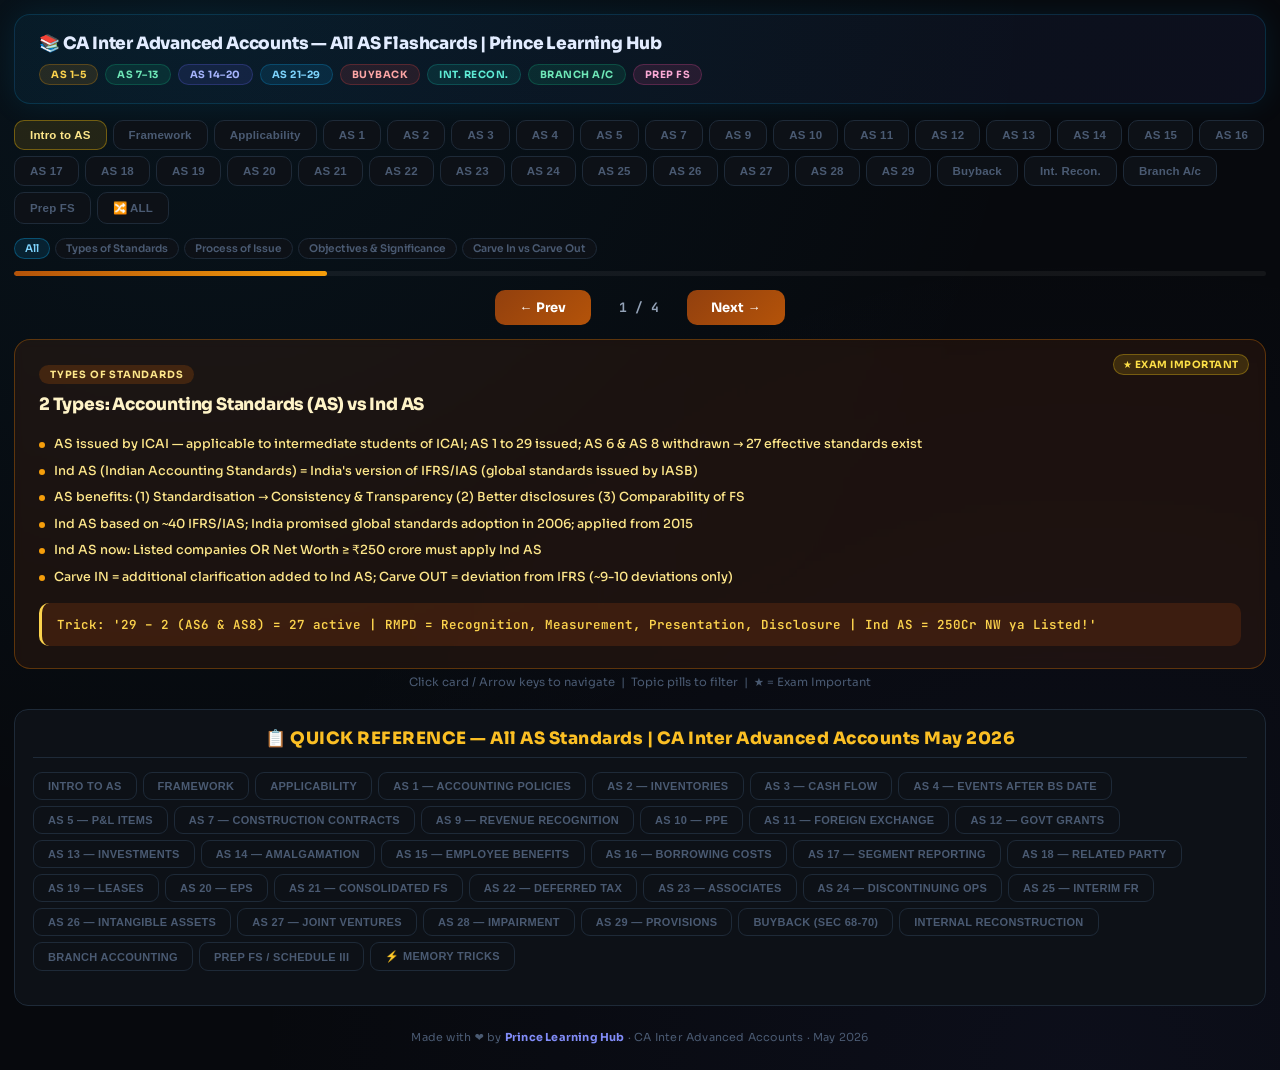
==== commit bde09ba6: "Update accounts-flashcard.html" ====
--- a/accounts-flashcard.html
+++ b/accounts-flashcard.html
@@ -17,145 +17,123 @@
   .b2{background:rgba(99,102,241,0.12);color:#a5b4fc;border:1px solid rgba(99,102,241,0.25)}
   .b3{background:rgba(245,158,11,0.12);color:#fcd34d;border:1px solid rgba(245,158,11,0.25)}
   .b4{background:rgba(14,165,233,0.12);color:#7dd3fc;border:1px solid rgba(14,165,233,0.25)}
-
   .chapter-tabs{display:flex;gap:6px;margin-bottom:14px;flex-wrap:wrap}
   .ch-tab{padding:8px 15px;border-radius:10px;font-size:11.5px;font-weight:700;cursor:pointer;border:1.5px solid var(--border);background:var(--surface);color:var(--muted);transition:all 0.2s;letter-spacing:0.2px}
   .ch-tab:hover{border-color:#334155;color:#94a3b8}
-
-  /* Per-chapter active colours */
-  .ch-tab.active-c1{background:rgba(234,179,8,0.12);color:#fde68a;border-color:rgba(234,179,8,0.4)}
-  .ch-tab.active-c2{background:rgba(14,165,233,0.12);color:#7dd3fc;border-color:rgba(14,165,233,0.4)}
-  .ch-tab.active-c3{background:rgba(139,92,246,0.12);color:#c4b5fd;border-color:rgba(139,92,246,0.4)}
-  .ch-tab.active-c4{background:rgba(249,115,22,0.12);color:#fdba74;border-color:rgba(249,115,22,0.4)}
-  .ch-tab.active-c5{background:rgba(236,72,153,0.12);color:#f9a8d4;border-color:rgba(236,72,153,0.4)}
-  .ch-tab.active-c6{background:rgba(34,197,94,0.12);color:#86efac;border-color:rgba(34,197,94,0.4)}
-  .ch-tab.active-c7{background:rgba(245,158,11,0.12);color:#fcd34d;border-color:rgba(245,158,11,0.4)}
-  .ch-tab.active-c8{background:rgba(20,184,166,0.12);color:#5eead4;border-color:rgba(20,184,166,0.4)}
-  .ch-tab.active-c9{background:rgba(163,230,53,0.12);color:#bef264;border-color:rgba(163,230,53,0.4)}
-  .ch-tab.active-c10{background:rgba(239,68,68,0.12);color:#fca5a5;border-color:rgba(239,68,68,0.4)}
-  .ch-tab.active-c11{background:rgba(139,92,246,0.12);color:#c4b5fd;border-color:rgba(139,92,246,0.4)}
-  .ch-tab.active-c12{background:rgba(14,165,233,0.12);color:#7dd3fc;border-color:rgba(14,165,233,0.4)}
-  .ch-tab.active-c13{background:rgba(34,197,94,0.12);color:#86efac;border-color:rgba(34,197,94,0.4)}
-  .ch-tab.active-c14{background:rgba(99,102,241,0.12);color:#a5b4fc;border-color:rgba(99,102,241,0.4)}
-  .ch-tab.active-c15{background:rgba(249,115,22,0.12);color:#fdba74;border-color:rgba(249,115,22,0.4)}
-  .ch-tab.active-c16{background:rgba(236,72,153,0.12);color:#f9a8d4;border-color:rgba(236,72,153,0.4)}
-  .ch-tab.active-mega{background:rgba(99,102,241,0.12);color:#a5b4fc;border-color:rgba(99,102,241,0.4)}
-  .ch-tab.active-c17{background:rgba(239,68,68,0.12);color:#fca5a5;border-color:rgba(239,68,68,0.4)}
-  .ch-tab.active-c18{background:rgba(234,179,8,0.12);color:#fde68a;border-color:rgba(234,179,8,0.4)}
-  .ch-tab.active-c19{background:rgba(20,184,166,0.12);color:#5eead4;border-color:rgba(20,184,166,0.4)}
-  .ch-tab.active-c20{background:rgba(34,197,94,0.12);color:#86efac;border-color:rgba(34,197,94,0.4)}
+  .ch-tab.active-s1{background:rgba(234,179,8,0.12);color:#fde68a;border-color:rgba(234,179,8,0.4)}
+  .ch-tab.active-s2{background:rgba(14,165,233,0.12);color:#7dd3fc;border-color:rgba(14,165,233,0.4)}
+  .ch-tab.active-s3{background:rgba(139,92,246,0.12);color:#c4b5fd;border-color:rgba(139,92,246,0.4)}
+  .ch-tab.active-s4{background:rgba(249,115,22,0.12);color:#fdba74;border-color:rgba(249,115,22,0.4)}
+  .ch-tab.active-s5{background:rgba(236,72,153,0.12);color:#f9a8d4;border-color:rgba(236,72,153,0.4)}
+  .ch-tab.active-s6{background:rgba(34,197,94,0.12);color:#86efac;border-color:rgba(34,197,94,0.4)}
+  .ch-tab.active-s7{background:rgba(34,197,94,0.12);color:#86efac;border-color:rgba(34,197,94,0.4)}
+  .ch-tab.active-s8{background:rgba(99,102,241,0.12);color:#a5b4fc;border-color:rgba(99,102,241,0.4)}
+  .ch-tab.active-s9{background:rgba(234,179,8,0.12);color:#fde68a;border-color:rgba(234,179,8,0.4)}
+  .ch-tab.active-s10{background:rgba(20,184,166,0.12);color:#5eead4;border-color:rgba(20,184,166,0.4)}
+  .ch-tab.active-s11{background:rgba(163,230,53,0.12);color:#bef264;border-color:rgba(163,230,53,0.4)}
+  .ch-tab.active-s12{background:rgba(239,68,68,0.12);color:#fca5a5;border-color:rgba(239,68,68,0.4)}
+  .ch-tab.active-s13{background:rgba(139,92,246,0.12);color:#c4b5fd;border-color:rgba(139,92,246,0.4)}
+  .ch-tab.active-s14{background:rgba(234,179,8,0.12);color:#fde68a;border-color:rgba(234,179,8,0.4)}
+  .ch-tab.active-s15{background:rgba(234,179,8,0.12);color:#fde68a;border-color:rgba(234,179,8,0.4)}
+  .ch-tab.active-s16{background:rgba(249,115,22,0.12);color:#fdba74;border-color:rgba(249,115,22,0.4)}
+  .ch-tab.active-s17{background:rgba(14,165,233,0.12);color:#7dd3fc;border-color:rgba(14,165,233,0.4)}
+  .ch-tab.active-s18{background:rgba(34,197,94,0.12);color:#86efac;border-color:rgba(34,197,94,0.4)}
+  .ch-tab.active-s19{background:rgba(14,165,233,0.12);color:#7dd3fc;border-color:rgba(14,165,233,0.4)}
+  .ch-tab.active-s20{background:rgba(20,184,166,0.12);color:#5eead4;border-color:rgba(20,184,166,0.4)}
+  .ch-tab.active-s21{background:rgba(99,102,241,0.12);color:#a5b4fc;border-color:rgba(99,102,241,0.4)}
+  .ch-tab.active-s22{background:rgba(234,179,8,0.12);color:#fde68a;border-color:rgba(234,179,8,0.4)}
+  .ch-tab.active-s23{background:rgba(14,165,233,0.12);color:#7dd3fc;border-color:rgba(14,165,233,0.4)}
+  .ch-tab.active-s24{background:rgba(20,184,166,0.12);color:#5eead4;border-color:rgba(20,184,166,0.4)}
+  .ch-tab.active-s25{background:rgba(249,115,22,0.12);color:#fdba74;border-color:rgba(249,115,22,0.4)}
+  .ch-tab.active-s26{background:rgba(139,92,246,0.12);color:#c4b5fd;border-color:rgba(139,92,246,0.4)}
+  .ch-tab.active-s27{background:rgba(163,230,53,0.12);color:#bef264;border-color:rgba(163,230,53,0.4)}
+  .ch-tab.active-s28{background:rgba(139,92,246,0.12);color:#c4b5fd;border-color:rgba(139,92,246,0.4)}
+  .ch-tab.active-s29{background:rgba(239,68,68,0.12);color:#fca5a5;border-color:rgba(239,68,68,0.4)}
+  .ch-tab.active-s30{background:rgba(236,72,153,0.12);color:#f9a8d4;border-color:rgba(236,72,153,0.4)}
+  .ch-tab.active-s31{background:rgba(239,68,68,0.12);color:#fca5a5;border-color:rgba(239,68,68,0.4)}
+  .ch-tab.active-s32{background:rgba(20,184,166,0.12);color:#5eead4;border-color:rgba(20,184,166,0.4)}
+  .ch-tab.active-s33{background:rgba(34,197,94,0.12);color:#86efac;border-color:rgba(34,197,94,0.4)}
+  .ch-tab.active-s34{background:rgba(236,72,153,0.12);color:#f9a8d4;border-color:rgba(236,72,153,0.4)}
+  .pfill-s1{background:linear-gradient(90deg,#b45309,#f59e0b)}
+  .pfill-s2{background:linear-gradient(90deg,#0369a1,#0ea5e9)}
+  .pfill-s3{background:linear-gradient(90deg,#6d28d9,#8b5cf6)}
+  .pfill-s4{background:linear-gradient(90deg,#c2410c,#f97316)}
+  .pfill-s5{background:linear-gradient(90deg,#9d174d,#ec4899)}
+  .pfill-s6{background:linear-gradient(90deg,#15803d,#22c55e)}
+  .pfill-s7{background:linear-gradient(90deg,#15803d,#22c55e)}
+  .pfill-s8{background:linear-gradient(90deg,#4338ca,#6366f1)}
+  .pfill-s9{background:linear-gradient(90deg,#b45309,#f59e0b)}
+  .pfill-s10{background:linear-gradient(90deg,#0f766e,#14b8a6)}
+  .pfill-s11{background:linear-gradient(90deg,#4d7c0f,#84cc16)}
+  .pfill-s12{background:linear-gradient(90deg,#991b1b,#ef4444)}
+  .pfill-s13{background:linear-gradient(90deg,#6d28d9,#8b5cf6)}
+  .pfill-s14{background:linear-gradient(90deg,#b45309,#f59e0b)}
+  .pfill-s15{background:linear-gradient(90deg,#b45309,#f59e0b)}
+  .pfill-s16{background:linear-gradient(90deg,#c2410c,#f97316)}
+  .pfill-s17{background:linear-gradient(90deg,#0369a1,#0ea5e9)}
+  .pfill-s18{background:linear-gradient(90deg,#15803d,#22c55e)}
+  .pfill-s19{background:linear-gradient(90deg,#0369a1,#0ea5e9)}
+  .pfill-s20{background:linear-gradient(90deg,#0f766e,#14b8a6)}
+  .pfill-s21{background:linear-gradient(90deg,#4338ca,#6366f1)}
+  .pfill-s22{background:linear-gradient(90deg,#b45309,#f59e0b)}
+  .pfill-s23{background:linear-gradient(90deg,#0369a1,#0ea5e9)}
+  .pfill-s24{background:linear-gradient(90deg,#0f766e,#14b8a6)}
+  .pfill-s25{background:linear-gradient(90deg,#c2410c,#f97316)}
+  .pfill-s26{background:linear-gradient(90deg,#6d28d9,#8b5cf6)}
+  .pfill-s27{background:linear-gradient(90deg,#4d7c0f,#84cc16)}
+  .pfill-s28{background:linear-gradient(90deg,#6d28d9,#8b5cf6)}
+  .pfill-s29{background:linear-gradient(90deg,#991b1b,#ef4444)}
+  .pfill-s30{background:linear-gradient(90deg,#9d174d,#ec4899)}
+  .pfill-s31{background:linear-gradient(90deg,#991b1b,#ef4444)}
+  .pfill-s32{background:linear-gradient(90deg,#0f766e,#14b8a6)}
+  .pfill-s33{background:linear-gradient(90deg,#15803d,#22c55e)}
+  .pfill-s34{background:linear-gradient(90deg,#9d174d,#ec4899)}
+  .btn-s1{background:linear-gradient(135deg,#92400e,#b45309)}
+  .btn-s2{background:linear-gradient(135deg,#0369a1,#0284c7)}
+  .btn-s3{background:linear-gradient(135deg,#5b21b6,#7c3aed)}
+  .btn-s4{background:linear-gradient(135deg,#9a3412,#c2410c)}
+  .btn-s5{background:linear-gradient(135deg,#831843,#be185d)}
+  .btn-s6{background:linear-gradient(135deg,#14532d,#15803d)}
+  .btn-s7{background:linear-gradient(135deg,#14532d,#15803d)}
+  .btn-s8{background:linear-gradient(135deg,#3730a3,#4f46e5)}
+  .btn-s9{background:linear-gradient(135deg,#92400e,#b45309)}
+  .btn-s10{background:linear-gradient(135deg,#134e4a,#0f766e)}
+  .btn-s11{background:linear-gradient(135deg,#365314,#4d7c0f)}
+  .btn-s12{background:linear-gradient(135deg,#7f1d1d,#991b1b)}
+  .btn-s13{background:linear-gradient(135deg,#5b21b6,#7c3aed)}
+  .btn-s14{background:linear-gradient(135deg,#92400e,#b45309)}
+  .btn-s15{background:linear-gradient(135deg,#92400e,#b45309)}
+  .btn-s16{background:linear-gradient(135deg,#9a3412,#c2410c)}
+  .btn-s17{background:linear-gradient(135deg,#0369a1,#0284c7)}
+  .btn-s18{background:linear-gradient(135deg,#14532d,#15803d)}
+  .btn-s19{background:linear-gradient(135deg,#0369a1,#0284c7)}
+  .btn-s20{background:linear-gradient(135deg,#134e4a,#0f766e)}
+  .btn-s21{background:linear-gradient(135deg,#3730a3,#4f46e5)}
+  .btn-s22{background:linear-gradient(135deg,#92400e,#b45309)}
+  .btn-s23{background:linear-gradient(135deg,#0369a1,#0284c7)}
+  .btn-s24{background:linear-gradient(135deg,#134e4a,#0f766e)}
+  .btn-s25{background:linear-gradient(135deg,#9a3412,#c2410c)}
+  .btn-s26{background:linear-gradient(135deg,#5b21b6,#7c3aed)}
+  .btn-s27{background:linear-gradient(135deg,#365314,#4d7c0f)}
+  .btn-s28{background:linear-gradient(135deg,#5b21b6,#7c3aed)}
+  .btn-s29{background:linear-gradient(135deg,#7f1d1d,#991b1b)}
+  .btn-s30{background:linear-gradient(135deg,#831843,#be185d)}
+  .btn-s31{background:linear-gradient(135deg,#7f1d1d,#991b1b)}
+  .btn-s32{background:linear-gradient(135deg,#134e4a,#0f766e)}
+  .btn-s33{background:linear-gradient(135deg,#14532d,#15803d)}
+  .btn-s34{background:linear-gradient(135deg,#831843,#be185d)}
 
   .topic-pills{display:flex;flex-wrap:wrap;gap:5px;margin-bottom:12px}
   .tpill{font-size:10.5px;font-weight:600;padding:3px 10px;border-radius:20px;cursor:pointer;border:1px solid var(--border);background:var(--surface);color:var(--muted);transition:all 0.18s}
   .tpill:hover{border-color:#334155;color:#94a3b8}
   .tpill.tp-active{background:rgba(14,165,233,0.12);color:#7dd3fc;border-color:rgba(14,165,233,0.35)}
-
   .pbar{height:5px;background:rgba(255,255,255,0.05);border-radius:4px;margin-bottom:14px;overflow:hidden}
   .pfill{height:100%;border-radius:4px;transition:width 0.5s cubic-bezier(0.4,0,0.2,1)}
-  .pfill-c1{background:linear-gradient(90deg,#b45309,#f59e0b)}
-  .pfill-c2{background:linear-gradient(90deg,#0369a1,#0ea5e9)}
-  .pfill-c3{background:linear-gradient(90deg,#6d28d9,#8b5cf6)}
-  .pfill-c4{background:linear-gradient(90deg,#c2410c,#f97316)}
-  .pfill-c5{background:linear-gradient(90deg,#9d174d,#ec4899)}
-  .pfill-c6{background:linear-gradient(90deg,#15803d,#22c55e)}
-  .pfill-c7{background:linear-gradient(90deg,#b45309,#f59e0b)}
-  .pfill-c8{background:linear-gradient(90deg,#0f766e,#14b8a6)}
-  .pfill-c9{background:linear-gradient(90deg,#4d7c0f,#84cc16)}
-  .pfill-c10{background:linear-gradient(90deg,#991b1b,#ef4444)}
-  .pfill-c11{background:linear-gradient(90deg,#6d28d9,#8b5cf6)}
-  .pfill-c12{background:linear-gradient(90deg,#0369a1,#0ea5e9)}
-  .pfill-c13{background:linear-gradient(90deg,#15803d,#22c55e)}
-  .pfill-c14{background:linear-gradient(90deg,#4338ca,#6366f1)}
-  .pfill-c15{background:linear-gradient(90deg,#c2410c,#f97316)}
-  .pfill-c16{background:linear-gradient(90deg,#9d174d,#ec4899)}
-  .pfill-c17{background:linear-gradient(90deg,#991b1b,#ef4444)}
-  .pfill-c18{background:linear-gradient(90deg,#b45309,#f59e0b)}
-  .pfill-c19{background:linear-gradient(90deg,#0f766e,#14b8a6)}
-  .pfill-c20{background:linear-gradient(90deg,#15803d,#22c55e)}
-  .btn-c17{background:linear-gradient(135deg,#7f1d1d,#991b1b)}
-  .btn-c18{background:linear-gradient(135deg,#92400e,#b45309)}
-  .btn-c19{background:linear-gradient(135deg,#134e4a,#0f766e)}
-  .btn-c20{background:linear-gradient(135deg,#14532d,#15803d)}
-  /* Ch 21-34 new AS chapters */
-  .ch-tab.active-c21{background:rgba(14,165,233,0.12);color:#7dd3fc;border-color:rgba(14,165,233,0.4)}
-  .ch-tab.active-c22{background:rgba(139,92,246,0.12);color:#c4b5fd;border-color:rgba(139,92,246,0.4)}
-  .ch-tab.active-c23{background:rgba(234,179,8,0.12);color:#fde68a;border-color:rgba(234,179,8,0.4)}
-  .ch-tab.active-c24{background:rgba(20,184,166,0.12);color:#5eead4;border-color:rgba(20,184,166,0.4)}
-  .ch-tab.active-c25{background:rgba(163,230,53,0.12);color:#bef264;border-color:rgba(163,230,53,0.4)}
-  .ch-tab.active-c26{background:rgba(239,68,68,0.12);color:#fca5a5;border-color:rgba(239,68,68,0.4)}
-  .ch-tab.active-c27{background:rgba(249,115,22,0.12);color:#fdba74;border-color:rgba(249,115,22,0.4)}
-  .ch-tab.active-c28{background:rgba(236,72,153,0.12);color:#f9a8d4;border-color:rgba(236,72,153,0.4)}
-  .ch-tab.active-c29{background:rgba(34,197,94,0.12);color:#86efac;border-color:rgba(34,197,94,0.4)}
-  .ch-tab.active-c30{background:rgba(99,102,241,0.12);color:#a5b4fc;border-color:rgba(99,102,241,0.4)}
-  .ch-tab.active-c31{background:rgba(14,165,233,0.12);color:#7dd3fc;border-color:rgba(14,165,233,0.4)}
-  .ch-tab.active-c32{background:rgba(234,179,8,0.12);color:#fde68a;border-color:rgba(234,179,8,0.4)}
-  .ch-tab.active-c33{background:rgba(20,184,166,0.12);color:#5eead4;border-color:rgba(20,184,166,0.4)}
-  .ch-tab.active-c34{background:rgba(139,92,246,0.12);color:#c4b5fd;border-color:rgba(139,92,246,0.4)}
-  .pfill-c21{background:linear-gradient(90deg,#0369a1,#0ea5e9)}
-  .pfill-c22{background:linear-gradient(90deg,#6d28d9,#8b5cf6)}
-  .pfill-c23{background:linear-gradient(90deg,#b45309,#f59e0b)}
-  .pfill-c24{background:linear-gradient(90deg,#0f766e,#14b8a6)}
-  .pfill-c25{background:linear-gradient(90deg,#4d7c0f,#84cc16)}
-  .pfill-c26{background:linear-gradient(90deg,#991b1b,#ef4444)}
-  .pfill-c27{background:linear-gradient(90deg,#c2410c,#f97316)}
-  .pfill-c28{background:linear-gradient(90deg,#9d174d,#ec4899)}
-  .pfill-c29{background:linear-gradient(90deg,#15803d,#22c55e)}
-  .pfill-c30{background:linear-gradient(90deg,#4338ca,#6366f1)}
-  .pfill-c31{background:linear-gradient(90deg,#0369a1,#0ea5e9)}
-  .pfill-c32{background:linear-gradient(90deg,#b45309,#f59e0b)}
-  .pfill-c33{background:linear-gradient(90deg,#0f766e,#14b8a6)}
-  .pfill-c34{background:linear-gradient(90deg,#6d28d9,#8b5cf6)}
-  .btn-c21{background:linear-gradient(135deg,#0369a1,#0284c7)}
-  .btn-c22{background:linear-gradient(135deg,#5b21b6,#7c3aed)}
-  .btn-c23{background:linear-gradient(135deg,#92400e,#b45309)}
-  .btn-c24{background:linear-gradient(135deg,#134e4a,#0f766e)}
-  .btn-c25{background:linear-gradient(135deg,#365314,#4d7c0f)}
-  .btn-c26{background:linear-gradient(135deg,#7f1d1d,#991b1b)}
-  .btn-c27{background:linear-gradient(135deg,#9a3412,#c2410c)}
-  .btn-c28{background:linear-gradient(135deg,#831843,#be185d)}
-  .btn-c29{background:linear-gradient(135deg,#14532d,#15803d)}
-  .btn-c30{background:linear-gradient(135deg,#3730a3,#4f46e5)}
-  .btn-c31{background:linear-gradient(135deg,#0369a1,#0284c7)}
-  .btn-c32{background:linear-gradient(135deg,#92400e,#b45309)}
-  .btn-c33{background:linear-gradient(135deg,#134e4a,#0f766e)}
-  .btn-c34{background:linear-gradient(135deg,#5b21b6,#7c3aed)}
-  .qr-btn[data-ch="21"].qr-active{background:rgba(14,165,233,0.12);border-color:rgba(14,165,233,0.4);color:#7dd3fc}
-  .qr-btn[data-ch="22"].qr-active{background:rgba(139,92,246,0.12);border-color:rgba(139,92,246,0.4);color:#c4b5fd}
-  .qr-btn[data-ch="23"].qr-active{background:rgba(234,179,8,0.12);border-color:rgba(234,179,8,0.4);color:#fde68a}
-  .qr-btn[data-ch="24"].qr-active{background:rgba(20,184,166,0.12);border-color:rgba(20,184,166,0.4);color:#5eead4}
-  .qr-btn[data-ch="25"].qr-active{background:rgba(163,230,53,0.12);border-color:rgba(163,230,53,0.4);color:#bef264}
-  .qr-btn[data-ch="26"].qr-active{background:rgba(239,68,68,0.12);border-color:rgba(239,68,68,0.4);color:#fca5a5}
-  .qr-btn[data-ch="27"].qr-active{background:rgba(249,115,22,0.12);border-color:rgba(249,115,22,0.4);color:#fdba74}
-  .qr-btn[data-ch="28"].qr-active{background:rgba(236,72,153,0.12);border-color:rgba(236,72,153,0.4);color:#f9a8d4}
-  .qr-btn[data-ch="29"].qr-active{background:rgba(34,197,94,0.12);border-color:rgba(34,197,94,0.4);color:#86efac}
-  .qr-btn[data-ch="30"].qr-active{background:rgba(99,102,241,0.12);border-color:rgba(99,102,241,0.4);color:#a5b4fc}
-  .qr-btn[data-ch="31"].qr-active{background:rgba(14,165,233,0.12);border-color:rgba(14,165,233,0.4);color:#7dd3fc}
-  .qr-btn[data-ch="32"].qr-active{background:rgba(234,179,8,0.12);border-color:rgba(234,179,8,0.4);color:#fde68a}
-  .qr-btn[data-ch="33"].qr-active{background:rgba(20,184,166,0.12);border-color:rgba(20,184,166,0.4);color:#5eead4}
-  .qr-btn[data-ch="34"].qr-active{background:rgba(139,92,246,0.12);border-color:rgba(139,92,246,0.4);color:#c4b5fd}
-
   .cnav{display:flex;align-items:center;justify-content:center;gap:8px;margin-bottom:14px;flex-wrap:wrap}
   .cnav button{border:none;border-radius:10px;padding:9px 24px;font-size:13px;font-weight:700;cursor:pointer;color:#fff;transition:all 0.2s;font-family:'Sora',sans-serif;letter-spacing:0.2px}
   .cnav button:hover{transform:translateY(-1px);box-shadow:0 4px 12px rgba(0,0,0,0.3)}
   .cnav button:active{transform:translateY(0)}
-  .btn-c1{background:linear-gradient(135deg,#92400e,#b45309)}
-  .btn-c2{background:linear-gradient(135deg,#0369a1,#0284c7)}
-  .btn-c3{background:linear-gradient(135deg,#5b21b6,#7c3aed)}
-  .btn-c4{background:linear-gradient(135deg,#9a3412,#c2410c)}
-  .btn-c5{background:linear-gradient(135deg,#831843,#be185d)}
-  .btn-c6{background:linear-gradient(135deg,#14532d,#15803d)}
-  .btn-c7{background:linear-gradient(135deg,#92400e,#b45309)}
-  .btn-c8{background:linear-gradient(135deg,#134e4a,#0f766e)}
-  .btn-c9{background:linear-gradient(135deg,#365314,#4d7c0f)}
-  .btn-c10{background:linear-gradient(135deg,#7f1d1d,#991b1b)}
-  .btn-c11{background:linear-gradient(135deg,#5b21b6,#7c3aed)}
-  .btn-c12{background:linear-gradient(135deg,#0369a1,#0284c7)}
-  .btn-c13{background:linear-gradient(135deg,#14532d,#15803d)}
-  .btn-c14{background:linear-gradient(135deg,#3730a3,#4f46e5)}
-  .btn-c15{background:linear-gradient(135deg,#9a3412,#c2410c)}
-  .btn-c16{background:linear-gradient(135deg,#831843,#be185d)}
   .ctr{font-size:13px;font-weight:700;color:#94a3b8;min-width:80px;text-align:center;font-family:'JetBrains Mono',monospace}
-
   .fc{border-radius:16px;padding:22px 24px;min-height:290px;border-width:1.5px;border-style:solid;cursor:pointer;position:relative;transition:transform 0.15s,box-shadow 0.15s;margin-bottom:6px;backdrop-filter:blur(4px)}
   .fc:hover{transform:translateY(-2px);box-shadow:0 8px 32px rgba(0,0,0,0.4)}
   .fc:active{transform:translateY(0)}
@@ -167,7 +145,6 @@
   .fc-trick{border-radius:10px;padding:12px 15px;margin-top:8px;font-size:12.5px;font-weight:600;line-height:1.55;font-family:'JetBrains Mono',monospace;border-left:3px solid currentColor}
   .fc-star{position:absolute;top:14px;right:16px;font-size:10px;font-weight:700;padding:3px 9px;border-radius:20px;letter-spacing:0.5px;text-transform:uppercase}
   .hint{font-size:11.5px;color:var(--muted);text-align:center;margin-top:6px;margin-bottom:18px}
-
   .summary-section{background:var(--surface);border-radius:14px;padding:18px;margin-top:20px;border:1px solid var(--border)}
   .summary-section h2{font-size:14px;font-weight:800;margin-bottom:14px;padding-bottom:8px;border-bottom:1px solid var(--border);letter-spacing:0.2px}
   .summary-grid{display:grid;grid-template-columns:repeat(auto-fit,minmax(270px,1fr));gap:12px}
@@ -176,23 +153,18 @@
   .s-card ul{list-style:none;padding:0}
   .s-card ul li{font-size:11.5px;font-weight:500;padding:2px 0;line-height:1.6}
   .s-card ul li::before{content:"▸ ";opacity:0.6}
-
   .rate-table{width:100%;border-collapse:collapse;margin-top:10px;font-size:11.5px}
   .rate-table th{background:rgba(255,255,255,0.04);padding:8px 10px;text-align:left;font-weight:700;color:#94a3b8;border-bottom:1px solid var(--border);letter-spacing:0.3px;font-size:11px;text-transform:uppercase}
   .rate-table td{padding:7px 10px;border-bottom:1px solid rgba(255,255,255,0.04);color:#94a3b8}
   .rate-table tr:hover td{background:rgba(255,255,255,0.02)}
-
   .footer{text-align:center;margin-top:24px;font-size:11px;color:var(--muted);padding-bottom:12px;letter-spacing:0.2px}
   .footer span{color:#818cf8;font-weight:700}
-
   .qr-chapter{background:var(--surface);border-radius:14px;padding:16px 18px;margin-bottom:16px;border:1px solid var(--border)}
   .qr-ch-head{font-size:12.5px;font-weight:800;padding:8px 14px;border-radius:8px;margin-bottom:12px;letter-spacing:0.4px;text-transform:uppercase}
   .qr-sub{font-size:11.5px;font-weight:800;margin-bottom:6px;margin-top:4px;letter-spacing:0.4px;text-transform:uppercase;opacity:0.85}
   .qr-grid2{display:grid;grid-template-columns:1fr 1fr;gap:14px}
   .qr-pills{display:flex;flex-wrap:wrap;gap:5px;margin-top:8px}
   .qr-pill{font-size:10.5px;font-weight:600;padding:3px 9px;border-radius:14px;line-height:1.5;letter-spacing:0.2px}
-
-  /* QR Accordion */
   .qr-nav{display:flex;flex-wrap:wrap;gap:6px;margin-bottom:16px}
   .qr-btn{padding:7px 14px;border-radius:9px;font-size:11px;font-weight:700;cursor:pointer;border:1.5px solid var(--border);background:var(--surface);color:var(--muted);transition:all 0.2s;letter-spacing:0.3px;text-transform:uppercase}
   .qr-btn:hover{border-color:#334155;color:#94a3b8;transform:translateY(-1px)}
@@ -203,24 +175,39 @@
   .qr-btn[data-ch="4"].qr-active{background:rgba(249,115,22,0.12);border-color:rgba(249,115,22,0.4);color:#fdba74}
   .qr-btn[data-ch="5"].qr-active{background:rgba(236,72,153,0.12);border-color:rgba(236,72,153,0.4);color:#f9a8d4}
   .qr-btn[data-ch="6"].qr-active{background:rgba(34,197,94,0.12);border-color:rgba(34,197,94,0.4);color:#86efac}
-  .qr-btn[data-ch="7"].qr-active{background:rgba(245,158,11,0.12);border-color:rgba(245,158,11,0.4);color:#fcd34d}
-  .qr-btn[data-ch="8"].qr-active{background:rgba(20,184,166,0.12);border-color:rgba(20,184,166,0.4);color:#5eead4}
-  .qr-btn[data-ch="9"].qr-active{background:rgba(163,230,53,0.12);border-color:rgba(163,230,53,0.4);color:#bef264}
-  .qr-btn[data-ch="10"].qr-active{background:rgba(239,68,68,0.12);border-color:rgba(239,68,68,0.4);color:#fca5a5}
-  .qr-btn[data-ch="11"].qr-active{background:rgba(139,92,246,0.12);border-color:rgba(139,92,246,0.4);color:#c4b5fd}
-  .qr-btn[data-ch="12"].qr-active{background:rgba(14,165,233,0.12);border-color:rgba(14,165,233,0.4);color:#7dd3fc}
-  .qr-btn[data-ch="13"].qr-active{background:rgba(34,197,94,0.12);border-color:rgba(34,197,94,0.4);color:#86efac}
-  .qr-btn[data-ch="14"].qr-active{background:rgba(99,102,241,0.12);border-color:rgba(99,102,241,0.4);color:#a5b4fc}
-  .qr-btn[data-ch="15"].qr-active{background:rgba(249,115,22,0.12);border-color:rgba(249,115,22,0.4);color:#fdba74}
-  .qr-btn[data-ch="16"].qr-active{background:rgba(236,72,153,0.12);border-color:rgba(236,72,153,0.4);color:#f9a8d4}
-  .qr-btn[data-ch="17"].qr-active{background:rgba(239,68,68,0.12);border-color:rgba(239,68,68,0.4);color:#fca5a5}
-  .qr-btn[data-ch="18"].qr-active{background:rgba(234,179,8,0.12);border-color:rgba(234,179,8,0.4);color:#fde68a}
-  .qr-btn[data-ch="19"].qr-active{background:rgba(20,184,166,0.12);border-color:rgba(20,184,166,0.4);color:#5eead4}
-  .qr-btn[data-ch="20"].qr-active{background:rgba(34,197,94,0.12);border-color:rgba(34,197,94,0.4);color:#86efac}
+  .qr-btn[data-ch="7"].qr-active{background:rgba(34,197,94,0.12);border-color:rgba(34,197,94,0.4);color:#86efac}
+  .qr-btn[data-ch="8"].qr-active{background:rgba(99,102,241,0.12);border-color:rgba(99,102,241,0.4);color:#a5b4fc}
+  .qr-btn[data-ch="9"].qr-active{background:rgba(234,179,8,0.12);border-color:rgba(234,179,8,0.4);color:#fde68a}
+  .qr-btn[data-ch="10"].qr-active{background:rgba(20,184,166,0.12);border-color:rgba(20,184,166,0.4);color:#5eead4}
+  .qr-btn[data-ch="11"].qr-active{background:rgba(163,230,53,0.12);border-color:rgba(163,230,53,0.4);color:#bef264}
+  .qr-btn[data-ch="12"].qr-active{background:rgba(239,68,68,0.12);border-color:rgba(239,68,68,0.4);color:#fca5a5}
+  .qr-btn[data-ch="13"].qr-active{background:rgba(139,92,246,0.12);border-color:rgba(139,92,246,0.4);color:#c4b5fd}
+  .qr-btn[data-ch="14"].qr-active{background:rgba(234,179,8,0.12);border-color:rgba(234,179,8,0.4);color:#fde68a}
+  .qr-btn[data-ch="15"].qr-active{background:rgba(234,179,8,0.12);border-color:rgba(234,179,8,0.4);color:#fde68a}
+  .qr-btn[data-ch="16"].qr-active{background:rgba(249,115,22,0.12);border-color:rgba(249,115,22,0.4);color:#fdba74}
+  .qr-btn[data-ch="17"].qr-active{background:rgba(14,165,233,0.12);border-color:rgba(14,165,233,0.4);color:#7dd3fc}
+  .qr-btn[data-ch="18"].qr-active{background:rgba(34,197,94,0.12);border-color:rgba(34,197,94,0.4);color:#86efac}
+  .qr-btn[data-ch="19"].qr-active{background:rgba(14,165,233,0.12);border-color:rgba(14,165,233,0.4);color:#7dd3fc}
+  .qr-btn[data-ch="20"].qr-active{background:rgba(20,184,166,0.12);border-color:rgba(20,184,166,0.4);color:#5eead4}
+  .qr-btn[data-ch="21"].qr-active{background:rgba(99,102,241,0.12);border-color:rgba(99,102,241,0.4);color:#a5b4fc}
+  .qr-btn[data-ch="22"].qr-active{background:rgba(234,179,8,0.12);border-color:rgba(234,179,8,0.4);color:#fde68a}
+  .qr-btn[data-ch="23"].qr-active{background:rgba(14,165,233,0.12);border-color:rgba(14,165,233,0.4);color:#7dd3fc}
+  .qr-btn[data-ch="24"].qr-active{background:rgba(20,184,166,0.12);border-color:rgba(20,184,166,0.4);color:#5eead4}
+  .qr-btn[data-ch="25"].qr-active{background:rgba(249,115,22,0.12);border-color:rgba(249,115,22,0.4);color:#fdba74}
+  .qr-btn[data-ch="26"].qr-active{background:rgba(139,92,246,0.12);border-color:rgba(139,92,246,0.4);color:#c4b5fd}
+  .qr-btn[data-ch="27"].qr-active{background:rgba(163,230,53,0.12);border-color:rgba(163,230,53,0.4);color:#bef264}
+  .qr-btn[data-ch="28"].qr-active{background:rgba(139,92,246,0.12);border-color:rgba(139,92,246,0.4);color:#c4b5fd}
+  .qr-btn[data-ch="29"].qr-active{background:rgba(239,68,68,0.12);border-color:rgba(239,68,68,0.4);color:#fca5a5}
+  .qr-btn[data-ch="30"].qr-active{background:rgba(236,72,153,0.12);border-color:rgba(236,72,153,0.4);color:#f9a8d4}
+  .qr-btn[data-ch="31"].qr-active{background:rgba(239,68,68,0.12);border-color:rgba(239,68,68,0.4);color:#fca5a5}
+  .qr-btn[data-ch="32"].qr-active{background:rgba(20,184,166,0.12);border-color:rgba(20,184,166,0.4);color:#5eead4}
+  .qr-btn[data-ch="33"].qr-active{background:rgba(34,197,94,0.12);border-color:rgba(34,197,94,0.4);color:#86efac}
+  .qr-btn[data-ch="34"].qr-active{background:rgba(236,72,153,0.12);border-color:rgba(236,72,153,0.4);color:#f9a8d4}
+
+  .qr-btn[data-ch="tricks"].qr-active{background:rgba(245,158,11,0.12);border-color:rgba(245,158,11,0.4);color:#fcd34d}
   .qr-panel{display:none;animation:qrFadeIn 0.28s ease}
   .qr-panel.qr-open{display:block}
   @keyframes qrFadeIn{from{opacity:0;transform:translateY(8px)}to{opacity:1;transform:translateY(0)}}
-
   @media(max-width:700px){.qr-grid2{grid-template-columns:1fr}}
   @media(max-width:500px){.app-header h1{font-size:13px}.fc-title{font-size:14px}.fc-bullets li{font-size:11.5px}.ch-tab{padding:6px 11px;font-size:10.5px}}
 </style>
@@ -228,124 +215,105 @@
 <body>
 
 <div class="app-header">
-  <h1>📚 CA Inter Advanced Accounts — Complete Flashcards (All Chapters) | Prince Learning Hub</h1>
+  <h1>📚 CA Inter Advanced Accounts — All AS Flashcards | Prince Learning Hub</h1>
   <div class="badges">
-    <span class="badge" style="background:rgba(234,179,8,0.15);color:#fde68a;border:1px solid rgba(234,179,8,0.3)">Ch 1–3 AS Basics</span>
-    <span class="badge b4">Ch 4–6 AS 1,2,3</span>
-    <span class="badge b3">Ch 7–9 AS 7,9,10</span>
-    <span class="badge b1">Ch 10–12 AS 11,12,16</span>
-    <span class="badge b2">Ch 13–15 AS 17,20,24</span>
-    <span class="badge" style="background:rgba(236,72,153,0.15);color:#f9a8d4;border:1px solid rgba(236,72,153,0.3)">Ch 16 Prep FS</span>
-    <span class="badge" style="background:rgba(239,68,68,0.15);color:#fca5a5;border:1px solid rgba(239,68,68,0.3)">Ch 17 Buyback</span>
-    <span class="badge b3">Ch 18 Amalgamation</span>
-    <span class="badge" style="background:rgba(20,184,166,0.15);color:#5eead4;border:1px solid rgba(20,184,166,0.3)">Ch 19 Int. Recon</span>
-    <span class="badge b1">Ch 20 Branch A/c</span>
-    <span class="badge b4">Ch 21 AS 18 RPD</span>
-    <span class="badge b2">Ch 22 AS 25 IFR</span>
-    <span class="badge b3">Ch 23 AS 13 Invst</span>
-    <span class="badge" style="background:rgba(20,184,166,0.15);color:#5eead4;border:1px solid rgba(20,184,166,0.3)">Ch 24 AS 19 Leases</span>
-    <span class="badge" style="background:rgba(163,230,53,0.15);color:#bef264;border:1px solid rgba(163,230,53,0.3)">Ch 25 AS 26 IA</span>
-    <span class="badge" style="background:rgba(239,68,68,0.15);color:#fca5a5;border:1px solid rgba(239,68,68,0.3)">Ch 26 AS 28 Impair</span>
-    <span class="badge" style="background:rgba(249,115,22,0.15);color:#fdba74;border:1px solid rgba(249,115,22,0.3)">Ch 27 AS 15 EB</span>
-    <span class="badge" style="background:rgba(236,72,153,0.15);color:#f9a8d4;border:1px solid rgba(236,72,153,0.3)">Ch 28 AS 29 Prov</span>
-    <span class="badge b1">Ch 29 AS 4 Events</span>
-    <span class="badge b2">Ch 30 AS 5 P&L</span>
-    <span class="badge b4">Ch 31 AS 22 DT</span>
-    <span class="badge b3">Ch 32 AS 21 CFS</span>
-    <span class="badge" style="background:rgba(20,184,166,0.15);color:#5eead4;border:1px solid rgba(20,184,166,0.3)">Ch 33 AS 23 Assoc</span>
-    <span class="badge b2">Ch 34 AS 27 JV</span>
+    <span class="badge b3">AS 1–5</span>
+    <span class="badge b1">AS 7–13</span>
+    <span class="badge b2">AS 14–20</span>
+    <span class="badge b4">AS 21–29</span>
+    <span class="badge" style="background:rgba(239,68,68,0.12);color:#fca5a5;border:1px solid rgba(239,68,68,0.25)">Buyback</span>
+    <span class="badge" style="background:rgba(20,184,166,0.12);color:#5eead4;border:1px solid rgba(20,184,166,0.25)">Int. Recon.</span>
+    <span class="badge b1">Branch A/c</span>
+    <span class="badge" style="background:rgba(236,72,153,0.12);color:#f9a8d4;border:1px solid rgba(236,72,153,0.25)">Prep FS</span>
   </div>
 </div>
 
 <div class="chapter-tabs">
-  <button class="ch-tab active-c1" id="tab-c1" onclick="switchCh('c1')">Ch 1</button>
-  <button class="ch-tab" id="tab-c2" onclick="switchCh('c2')">Ch 2</button>
-  <button class="ch-tab" id="tab-c3" onclick="switchCh('c3')">Ch 3</button>
-  <button class="ch-tab" id="tab-c4" onclick="switchCh('c4')">Ch 4 AS 1</button>
-  <button class="ch-tab" id="tab-c5" onclick="switchCh('c5')">Ch 5 AS 2</button>
-  <button class="ch-tab" id="tab-c6" onclick="switchCh('c6')">Ch 6 AS 3</button>
-  <button class="ch-tab" id="tab-c7" onclick="switchCh('c7')">Ch 7 AS 7</button>
-  <button class="ch-tab" id="tab-c8" onclick="switchCh('c8')">Ch 8 AS 9</button>
-  <button class="ch-tab" id="tab-c9" onclick="switchCh('c9')">Ch 9 AS 10</button>
-  <button class="ch-tab" id="tab-c10" onclick="switchCh('c10')">Ch 10 AS 11</button>
-  <button class="ch-tab" id="tab-c11" onclick="switchCh('c11')">Ch 11 AS 12</button>
-  <button class="ch-tab" id="tab-c12" onclick="switchCh('c12')">Ch 12 AS 16</button>
-  <button class="ch-tab" id="tab-c13" onclick="switchCh('c13')">Ch 13 AS 17</button>
-  <button class="ch-tab" id="tab-c14" onclick="switchCh('c14')">Ch 14 AS 20</button>
-  <button class="ch-tab" id="tab-c15" onclick="switchCh('c15')">Ch 15 AS 24</button>
-  <button class="ch-tab" id="tab-c16" onclick="switchCh('c16')">Ch 16 Prep FS</button>
-  <button class="ch-tab" id="tab-c17" onclick="switchCh('c17')">Ch 17 Buyback</button>
-  <button class="ch-tab" id="tab-c18" onclick="switchCh('c18')">Ch 18 Amalgamation</button>
-  <button class="ch-tab" id="tab-c19" onclick="switchCh('c19')">Ch 19 Int. Recon</button>
-  <button class="ch-tab" id="tab-c20" onclick="switchCh('c20')">Ch 20 Branch A/c</button>
-  <button class="ch-tab" id="tab-c21" onclick="switchCh('c21')">Ch 21 AS 18</button>
-  <button class="ch-tab" id="tab-c22" onclick="switchCh('c22')">Ch 22 AS 25</button>
-  <button class="ch-tab" id="tab-c23" onclick="switchCh('c23')">Ch 23 AS 13</button>
-  <button class="ch-tab" id="tab-c24" onclick="switchCh('c24')">Ch 24 AS 19</button>
-  <button class="ch-tab" id="tab-c25" onclick="switchCh('c25')">Ch 25 AS 26</button>
-  <button class="ch-tab" id="tab-c26" onclick="switchCh('c26')">Ch 26 AS 28</button>
-  <button class="ch-tab" id="tab-c27" onclick="switchCh('c27')">Ch 27 AS 15</button>
-  <button class="ch-tab" id="tab-c28" onclick="switchCh('c28')">Ch 28 AS 29</button>
-  <button class="ch-tab" id="tab-c29" onclick="switchCh('c29')">Ch 29 AS 4</button>
-  <button class="ch-tab" id="tab-c30" onclick="switchCh('c30')">Ch 30 AS 5</button>
-  <button class="ch-tab" id="tab-c31" onclick="switchCh('c31')">Ch 31 AS 22</button>
-  <button class="ch-tab" id="tab-c32" onclick="switchCh('c32')">Ch 32 AS 21</button>
-  <button class="ch-tab" id="tab-c33" onclick="switchCh('c33')">Ch 33 AS 23</button>
-  <button class="ch-tab" id="tab-c34" onclick="switchCh('c34')">Ch 34 AS 27</button>
-  <button class="ch-tab" id="tab-mega" onclick="switchCh('mega')">🔀 ALL Chapters</button>
+  <button class="ch-tab active-s1" id="tab-s1" onclick="switchCh('s1')">Intro to AS</button>
+  <button class="ch-tab " id="tab-s2" onclick="switchCh('s2')">Framework</button>
+  <button class="ch-tab " id="tab-s3" onclick="switchCh('s3')">Applicability</button>
+  <button class="ch-tab " id="tab-s4" onclick="switchCh('s4')">AS 1</button>
+  <button class="ch-tab " id="tab-s5" onclick="switchCh('s5')">AS 2</button>
+  <button class="ch-tab " id="tab-s6" onclick="switchCh('s6')">AS 3</button>
+  <button class="ch-tab " id="tab-s7" onclick="switchCh('s7')">AS 4</button>
+  <button class="ch-tab " id="tab-s8" onclick="switchCh('s8')">AS 5</button>
+  <button class="ch-tab " id="tab-s9" onclick="switchCh('s9')">AS 7</button>
+  <button class="ch-tab " id="tab-s10" onclick="switchCh('s10')">AS 9</button>
+  <button class="ch-tab " id="tab-s11" onclick="switchCh('s11')">AS 10</button>
+  <button class="ch-tab " id="tab-s12" onclick="switchCh('s12')">AS 11</button>
+  <button class="ch-tab " id="tab-s13" onclick="switchCh('s13')">AS 12</button>
+  <button class="ch-tab " id="tab-s14" onclick="switchCh('s14')">AS 13</button>
+  <button class="ch-tab " id="tab-s15" onclick="switchCh('s15')">AS 14</button>
+  <button class="ch-tab " id="tab-s16" onclick="switchCh('s16')">AS 15</button>
+  <button class="ch-tab " id="tab-s17" onclick="switchCh('s17')">AS 16</button>
+  <button class="ch-tab " id="tab-s18" onclick="switchCh('s18')">AS 17</button>
+  <button class="ch-tab " id="tab-s19" onclick="switchCh('s19')">AS 18</button>
+  <button class="ch-tab " id="tab-s20" onclick="switchCh('s20')">AS 19</button>
+  <button class="ch-tab " id="tab-s21" onclick="switchCh('s21')">AS 20</button>
+  <button class="ch-tab " id="tab-s22" onclick="switchCh('s22')">AS 21</button>
+  <button class="ch-tab " id="tab-s23" onclick="switchCh('s23')">AS 22</button>
+  <button class="ch-tab " id="tab-s24" onclick="switchCh('s24')">AS 23</button>
+  <button class="ch-tab " id="tab-s25" onclick="switchCh('s25')">AS 24</button>
+  <button class="ch-tab " id="tab-s26" onclick="switchCh('s26')">AS 25</button>
+  <button class="ch-tab " id="tab-s27" onclick="switchCh('s27')">AS 26</button>
+  <button class="ch-tab " id="tab-s28" onclick="switchCh('s28')">AS 27</button>
+  <button class="ch-tab " id="tab-s29" onclick="switchCh('s29')">AS 28</button>
+  <button class="ch-tab " id="tab-s30" onclick="switchCh('s30')">AS 29</button>
+  <button class="ch-tab " id="tab-s31" onclick="switchCh('s31')">Buyback</button>
+  <button class="ch-tab " id="tab-s32" onclick="switchCh('s32')">Int. Recon.</button>
+  <button class="ch-tab " id="tab-s33" onclick="switchCh('s33')">Branch A/c</button>
+  <button class="ch-tab " id="tab-s34" onclick="switchCh('s34')">Prep FS</button>
+  <button class="ch-tab" id="tab-mega" onclick="switchCh('mega')">🔀 ALL</button>
 </div>
 
 <div class="topic-pills" id="tpills"></div>
-<div class="pbar"><div class="pfill pfill-c1" id="pf" style="width:4%"></div></div>
+<div class="pbar"><div class="pfill pfill-s1" id="pf" style="width:4%"></div></div>
 <div class="cnav">
-  <button class="btn-c1" id="btnPrev" onclick="prev()">← Prev</button>
+  <button class="btn-s1" id="btnPrev" onclick="prev()">← Prev</button>
   <span class="ctr" id="ctr">1 / ?</span>
-  <button class="btn-c1" id="btnNext" onclick="next()">Next →</button>
+  <button class="btn-s1" id="btnNext" onclick="next()">Next →</button>
 </div>
 <div class="fc" id="fc" onclick="next()"></div>
 <div class="hint">Click card / Arrow keys to navigate &nbsp;|&nbsp; Topic pills to filter &nbsp;|&nbsp; ★ = Exam Important</div>
 
-<!-- ══════════════════════════════════════════════
-     QUICK REFERENCE SECTION
-══════════════════════════════════════════════ -->
 <div class="summary-section">
-<h2 style="color:#fbbf24;text-align:center;font-size:17px;letter-spacing:0.5px">📋 QUICK REFERENCE — ALL 34 CHAPTERS | CA Inter Advanced Accounts May 2026</h2>
+<h2 style="color:#fbbf24;text-align:center;font-size:17px;letter-spacing:0.5px">📋 QUICK REFERENCE — All AS Standards | CA Inter Advanced Accounts May 2026</h2>
 
 <div class="qr-nav" id="qrNav">
-  <button class="qr-btn" data-ch="1" onclick="showQR('1')">Ch 1 — Intro to AS</button>
-  <button class="qr-btn" data-ch="2" onclick="showQR('2')">Ch 2 — Framework</button>
-  <button class="qr-btn" data-ch="3" onclick="showQR('3')">Ch 3 — Applicability</button>
-  <button class="qr-btn" data-ch="4" onclick="showQR('4')">Ch 4 — AS 1</button>
-  <button class="qr-btn" data-ch="5" onclick="showQR('5')">Ch 5 — AS 2</button>
-  <button class="qr-btn" data-ch="6" onclick="showQR('6')">Ch 6 — AS 3 CFS</button>
-  <button class="qr-btn" data-ch="7" onclick="showQR('7')">Ch 7 — AS 7</button>
-  <button class="qr-btn" data-ch="8" onclick="showQR('8')">Ch 8 — AS 9</button>
-  <button class="qr-btn" data-ch="9" onclick="showQR('9')">Ch 9 — AS 10 PPE</button>
-  <button class="qr-btn" data-ch="10" onclick="showQR('10')">Ch 10 — AS 11 Forex</button>
-  <button class="qr-btn" data-ch="11" onclick="showQR('11')">Ch 11 — AS 12 Grants</button>
-  <button class="qr-btn" data-ch="12" onclick="showQR('12')">Ch 12 — AS 16 BC</button>
-  <button class="qr-btn" data-ch="13" onclick="showQR('13')">Ch 13 — AS 17</button>
-  <button class="qr-btn" data-ch="14" onclick="showQR('14')">Ch 14 — AS 20 EPS</button>
-  <button class="qr-btn" data-ch="15" onclick="showQR('15')">Ch 15 — AS 24</button>
-  <button class="qr-btn" data-ch="16" onclick="showQR('16')">Ch 16 — Prep FS</button>
-  <button class="qr-btn" data-ch="17" onclick="showQR('17')">Ch 17 — Buyback</button>
-  <button class="qr-btn" data-ch="18" onclick="showQR('18')">Ch 18 — Amalgamation</button>
-  <button class="qr-btn" data-ch="19" onclick="showQR('19')">Ch 19 — Int. Reconstruction</button>
-  <button class="qr-btn" data-ch="20" onclick="showQR('20')">Ch 20 — Branch Accounting</button>
-  <button class="qr-btn" data-ch="21" onclick="showQR('21')">Ch 21 — AS 18 RPD</button>
-  <button class="qr-btn" data-ch="22" onclick="showQR('22')">Ch 22 — AS 25 IFR</button>
-  <button class="qr-btn" data-ch="23" onclick="showQR('23')">Ch 23 — AS 13 Investments</button>
-  <button class="qr-btn" data-ch="24" onclick="showQR('24')">Ch 24 — AS 19 Leases</button>
-  <button class="qr-btn" data-ch="25" onclick="showQR('25')">Ch 25 — AS 26 Intangibles</button>
-  <button class="qr-btn" data-ch="26" onclick="showQR('26')">Ch 26 — AS 28 Impairment</button>
-  <button class="qr-btn" data-ch="27" onclick="showQR('27')">Ch 27 — AS 15 Employee Benefits</button>
-  <button class="qr-btn" data-ch="28" onclick="showQR('28')">Ch 28 — AS 29 Provisions</button>
-  <button class="qr-btn" data-ch="29" onclick="showQR('29')">Ch 29 — AS 4 Events</button>
-  <button class="qr-btn" data-ch="30" onclick="showQR('30')">Ch 30 — AS 5 P&amp;L Items</button>
-  <button class="qr-btn" data-ch="31" onclick="showQR('31')">Ch 31 — AS 22 Deferred Tax</button>
-  <button class="qr-btn" data-ch="32" onclick="showQR('32')">Ch 32 — AS 21 Consolidated FS</button>
-  <button class="qr-btn" data-ch="33" onclick="showQR('33')">Ch 33 — AS 23 Associates</button>
-  <button class="qr-btn" data-ch="34" onclick="showQR('34')">Ch 34 — AS 27 Joint Ventures</button>
+  <button class="qr-btn" data-ch="1" onclick="showQR('1')">Intro to AS</button>
+  <button class="qr-btn" data-ch="2" onclick="showQR('2')">Framework</button>
+  <button class="qr-btn" data-ch="3" onclick="showQR('3')">Applicability</button>
+  <button class="qr-btn" data-ch="4" onclick="showQR('4')">AS 1 — Accounting Policies</button>
+  <button class="qr-btn" data-ch="5" onclick="showQR('5')">AS 2 — Inventories</button>
+  <button class="qr-btn" data-ch="6" onclick="showQR('6')">AS 3 — Cash Flow</button>
+  <button class="qr-btn" data-ch="7" onclick="showQR('7')">AS 4 — Events After BS Date</button>
+  <button class="qr-btn" data-ch="8" onclick="showQR('8')">AS 5 — P&amp;L Items</button>
+  <button class="qr-btn" data-ch="9" onclick="showQR('9')">AS 7 — Construction Contracts</button>
+  <button class="qr-btn" data-ch="10" onclick="showQR('10')">AS 9 — Revenue Recognition</button>
+  <button class="qr-btn" data-ch="11" onclick="showQR('11')">AS 10 — PPE</button>
+  <button class="qr-btn" data-ch="12" onclick="showQR('12')">AS 11 — Foreign Exchange</button>
+  <button class="qr-btn" data-ch="13" onclick="showQR('13')">AS 12 — Govt Grants</button>
+  <button class="qr-btn" data-ch="14" onclick="showQR('14')">AS 13 — Investments</button>
+  <button class="qr-btn" data-ch="15" onclick="showQR('15')">AS 14 — Amalgamation</button>
+  <button class="qr-btn" data-ch="16" onclick="showQR('16')">AS 15 — Employee Benefits</button>
+  <button class="qr-btn" data-ch="17" onclick="showQR('17')">AS 16 — Borrowing Costs</button>
+  <button class="qr-btn" data-ch="18" onclick="showQR('18')">AS 17 — Segment Reporting</button>
+  <button class="qr-btn" data-ch="19" onclick="showQR('19')">AS 18 — Related Party</button>
+  <button class="qr-btn" data-ch="20" onclick="showQR('20')">AS 19 — Leases</button>
+  <button class="qr-btn" data-ch="21" onclick="showQR('21')">AS 20 — EPS</button>
+  <button class="qr-btn" data-ch="22" onclick="showQR('22')">AS 21 — Consolidated FS</button>
+  <button class="qr-btn" data-ch="23" onclick="showQR('23')">AS 22 — Deferred Tax</button>
+  <button class="qr-btn" data-ch="24" onclick="showQR('24')">AS 23 — Associates</button>
+  <button class="qr-btn" data-ch="25" onclick="showQR('25')">AS 24 — Discontinuing Ops</button>
+  <button class="qr-btn" data-ch="26" onclick="showQR('26')">AS 25 — Interim FR</button>
+  <button class="qr-btn" data-ch="27" onclick="showQR('27')">AS 26 — Intangible Assets</button>
+  <button class="qr-btn" data-ch="28" onclick="showQR('28')">AS 27 — Joint Ventures</button>
+  <button class="qr-btn" data-ch="29" onclick="showQR('29')">AS 28 — Impairment</button>
+  <button class="qr-btn" data-ch="30" onclick="showQR('30')">AS 29 — Provisions</button>
+  <button class="qr-btn" data-ch="31" onclick="showQR('31')">Buyback (Sec 68-70)</button>
+  <button class="qr-btn" data-ch="32" onclick="showQR('32')">Internal Reconstruction</button>
+  <button class="qr-btn" data-ch="33" onclick="showQR('33')">Branch Accounting</button>
+  <button class="qr-btn" data-ch="34" onclick="showQR('34')">Prep FS / Schedule III</button>
   <button class="qr-btn" data-ch="tricks" onclick="showQR('tricks')">⚡ Memory Tricks</button>
 </div>
 
@@ -615,6 +583,92 @@
 
 <!-- QR PANEL 7 -->
 <div class="qr-panel" id="qr-panel-7">
+<div class="qr-chapter" style="border-left-color:rgba(34,197,94,0.5)">
+  <div class="qr-ch-head" style="background:rgba(34,197,94,0.1);color:#86efac">Ch 29 — AS 4: Contingencies &amp; Events Occurring After Balance Sheet Date</div>
+  <div class="qr-grid2">
+    <div>
+      <div class="qr-sub" style="color:#4ade80">Adjusting vs Non-Adjusting Events</div>
+      <table class="rate-table">
+        <tr><th>Type</th><th>Conditions</th><th>Treatment</th></tr>
+        <tr><td>ADJUSTING Events</td><td>Conditions were EXISTING on Balance Sheet date; confirmed after BS date</td><td>ADJUST in financial statements (change figures)</td></tr>
+        <tr><td>NON-ADJUSTING Events</td><td>Occur after BS date AND conditions did NOT exist on BS date</td><td>DISCLOSE in Notes to Accounts (if material)</td></tr>
+      </table>
+      <div class="qr-sub" style="color:#4ade80;margin-top:8px">3-Step Crux (AS 4 Exam Approach)</div>
+      <table class="rate-table">
+        <tr><th>Step</th><th>Action</th></tr>
+        <tr><td>Step 1: On 31/3</td><td>Check if doubt/contingency/condition should exist for AS 4 or AS 29</td></tr>
+        <tr><td>Step 2: On 31/3</td><td>Make provision for such doubt/condition as per AS 4/29</td></tr>
+        <tr><td>Step 3: Event occurs after BS date but before approval date</td><td>If conditions existed on BS date → Remove provision → Create provision for event | If NO conditions existed → Material effect → Disclose in notes | If Going Concern affected → Redraft FS + Disclose</td></tr>
+      </table>
+    </div>
+    <div>
+      <div class="qr-sub" style="color:#4ade80">Proposed Dividend</div>
+      <table class="rate-table">
+        <tr><th>Situation</th><th>Treatment</th></tr>
+        <tr><td>Proposed Dividend (declared after year end)</td><td>NON-ADJUSTING event having material effect → DISCLOSE in notes</td></tr>
+        <tr><td>Dividend declared by year-end (before BS date)</td><td>ADJUSTING → Show as liability in Balance Sheet</td></tr>
+      </table>
+      <div class="qr-sub" style="color:#4ade80;margin-top:8px">Examples</div>
+      <table class="rate-table">
+        <tr><th>Event</th><th>Adjusting or Non-Adjusting</th></tr>
+        <tr><td>Debtor going bankrupt after year-end (was doubtful on BS date)</td><td>ADJUSTING (condition existed)</td></tr>
+        <tr><td>Fire destroying factory after year-end</td><td>NON-ADJUSTING (no condition on BS date)</td></tr>
+        <tr><td>Court case decided after year-end (case pending on BS date)</td><td>ADJUSTING (condition existed)</td></tr>
+        <tr><td>New acquisition of company after year-end</td><td>NON-ADJUSTING (new event)</td></tr>
+      </table>
+      <div class="qr-pills" style="margin-top:8px">
+        <span class="qr-pill" style="background:rgba(34,197,94,0.1);color:#86efac">Earlier: Disclose in Director's Report / Approving Authority Report; now use Notes to Accounts</span>
+        <span class="qr-pill" style="background:rgba(34,197,94,0.1);color:#86efac">Events up to date of FS approval are considered</span>
+      </div>
+    </div>
+  </div>
+</div>
+</div>
+
+<!-- QR PANEL 8 -->
+<div class="qr-panel" id="qr-panel-8">
+<div class="qr-chapter" style="border-left-color:rgba(99,102,241,0.5)">
+  <div class="qr-ch-head" style="background:rgba(99,102,241,0.1);color:#a5b4fc">Ch 30 — AS 5: Net Profit or Loss, Prior Period Items &amp; Changes in Accounting Policies</div>
+  <div class="qr-grid2">
+    <div>
+      <div class="qr-sub" style="color:#818cf8">5 Topics Covered by AS 5</div>
+      <table class="rate-table">
+        <tr><th>Topic</th><th>Key Points</th></tr>
+        <tr><td>Net Profit/Loss from Ordinary Activities</td><td>Items of income/expense from principal revenue-generating activities; Present as per Schedule III; Material items disclosed separately</td></tr>
+        <tr><td>Prior Period Items</td><td>Rectification effects of errors/omissions from earlier years; Due to error in nature or classification or mathematical calculation; Shown separately in P&L</td></tr>
+        <tr><td>Extraordinary Items</td><td>Clearly distinct from ordinary activities; Unusual in nature; Not expected to recur; Rare in practice; Show separately in P&L</td></tr>
+        <tr><td>Change in Accounting Policy</td><td>Retrospective effect; Disclose Nature + Reason + Quantum</td></tr>
+        <tr><td>Change in Accounting Estimate</td><td>Prospective effect only; Disclose nature and amount of change</td></tr>
+      </table>
+    </div>
+    <div>
+      <div class="qr-sub" style="color:#818cf8">Prior Period Items — Examples</div>
+      <table class="rate-table">
+        <tr><th>Example of Prior Period Item</th></tr>
+        <tr><td>Wrong calculation of stock value in prior year</td></tr>
+        <tr><td>Wrong classification of asset (PPE vs Inventory)</td></tr>
+        <tr><td>Wrong classification of expense (Capital vs Revenue)</td></tr>
+        <tr><td>Nature of expense wrongly classified</td></tr>
+      </table>
+      <div class="qr-sub" style="color:#818cf8;margin-top:8px">Extraordinary Items — Examples</div>
+      <table class="rate-table">
+        <tr><th>Example</th><th>Why Extraordinary</th></tr>
+        <tr><td>Earthquake destroying factory</td><td>Unusual, not expected to recur</td></tr>
+        <tr><td>Legislative change with retrospective effect</td><td>Unusual event</td></tr>
+        <tr><td>Gain/loss on sale of investments (routine)</td><td>NOT extraordinary (ordinary for investment cos)</td></tr>
+      </table>
+      <div class="qr-pills" style="margin-top:8px">
+        <span class="qr-pill" style="background:rgba(99,102,241,0.1);color:#a5b4fc">Extraordinary items: Rare in practice under Indian GAAP</span>
+        <span class="qr-pill" style="background:rgba(99,102,241,0.1);color:#a5b4fc">Material ordinary items (significant in size/nature) → Disclose separately in P&L</span>
+        <span class="qr-pill" style="background:rgba(99,102,241,0.1);color:#a5b4fc">P&L format: PBT (ordinary) → Extraordinary (net of tax) → PAT</span>
+      </div>
+    </div>
+  </div>
+</div>
+</div>
+
+<!-- QR PANEL 9 -->
+<div class="qr-panel" id="qr-panel-9">
 <div class="qr-chapter" style="border-left-color:rgba(245,158,11,0.5)">
   <div class="qr-ch-head" style="background:rgba(245,158,11,0.1);color:#fcd34d">Ch 7 — AS 7: Construction Contracts</div>
   <div class="qr-grid2">
@@ -654,8 +708,8 @@
 </div>
 </div>
 
-<!-- QR PANEL 8 -->
-<div class="qr-panel" id="qr-panel-8">
+<!-- QR PANEL 10 -->
+<div class="qr-panel" id="qr-panel-10">
 <div class="qr-chapter" style="border-left-color:rgba(20,184,166,0.5)">
   <div class="qr-ch-head" style="background:rgba(20,184,166,0.1);color:#5eead4">Ch 8 — AS 9: Revenue Recognition</div>
   <div class="qr-grid2">
@@ -689,8 +743,8 @@
 </div>
 </div>
 
-<!-- QR PANEL 9 -->
-<div class="qr-panel" id="qr-panel-9">
+<!-- QR PANEL 11 -->
+<div class="qr-panel" id="qr-panel-11">
 <div class="qr-chapter" style="border-left-color:rgba(163,230,53,0.5)">
   <div class="qr-ch-head" style="background:rgba(163,230,53,0.1);color:#bef264">Ch 9 — AS 10: Property, Plant &amp; Equipment (PPE)</div>
   <div class="qr-grid2">
@@ -727,8 +781,8 @@
 </div>
 </div>
 
-<!-- QR PANEL 10 -->
-<div class="qr-panel" id="qr-panel-10">
+<!-- QR PANEL 12 -->
+<div class="qr-panel" id="qr-panel-12">
 <div class="qr-chapter" style="border-left-color:rgba(239,68,68,0.5)">
   <div class="qr-ch-head" style="background:rgba(239,68,68,0.1);color:#fca5a5">Ch 10 — AS 11: Effects of Changes in Foreign Exchange Rates</div>
   <div class="qr-grid2">
@@ -761,8 +815,8 @@
 </div>
 </div>
 
-<!-- QR PANEL 11 -->
-<div class="qr-panel" id="qr-panel-11">
+<!-- QR PANEL 13 -->
+<div class="qr-panel" id="qr-panel-13">
 <div class="qr-chapter" style="border-left-color:rgba(139,92,246,0.5)">
   <div class="qr-ch-head" style="background:rgba(139,92,246,0.1);color:#c4b5fd">Ch 11 — AS 12: Accounting for Government Grants</div>
   <div class="qr-grid2">
@@ -794,8 +848,143 @@
 </div>
 </div>
 
-<!-- QR PANEL 12 -->
-<div class="qr-panel" id="qr-panel-12">
+<!-- QR PANEL 14 -->
+<div class="qr-panel" id="qr-panel-14">
+<div class="qr-chapter" style="border-left-color:rgba(234,179,8,0.5)">
+  <div class="qr-ch-head" style="background:rgba(234,179,8,0.1);color:#fde68a">Ch 23 — AS 13: Investments Accounting</div>
+  <div class="qr-grid2">
+    <div>
+      <div class="qr-sub" style="color:#fbbf24">Investment Classification</div>
+      <table class="rate-table">
+        <tr><th>Type</th><th>Definition</th><th>Examples</th></tr>
+        <tr><td>Short-term (Current)</td><td>Held for up to 12 months from date of acquisition</td><td>Treasury Bills, liquid MFs</td></tr>
+        <tr><td>Long-term (Non-current)</td><td>Held for more than 12 months</td><td>Shares, Debentures held long-term</td></tr>
+        <tr><td>Quoted</td><td>Value listed publicly on exchange</td><td>Listed shares, listed bonds</td></tr>
+        <tr><td>Unquoted</td><td>Not publicly listed</td><td>Private co. shares, unlisted debentures</td></tr>
+      </table>
+      <div class="qr-sub" style="color:#fbbf24;margin-top:8px">Cost of Investment</div>
+      <table class="rate-table">
+        <tr><th>Item</th><th>Include/Exclude</th></tr>
+        <tr><td>Purchase Price</td><td>✅ Include</td></tr>
+        <tr><td>Ex/Cum Interest adjustment</td><td>If purchase price is cum-interest: Deduct interest accrued to arrive at cost</td></tr>
+        <tr><td>Commission on purchase</td><td>✅ Include</td></tr>
+        <tr><td>Stamp duty</td><td>✅ Include</td></tr>
+        <tr><td>Other expenses</td><td>✅ Include</td></tr>
+        <tr><td>Brokerage on sale</td><td>❌ Deduct from sale proceeds (not from cost)</td></tr>
+      </table>
+    </div>
+    <div>
+      <div class="qr-sub" style="color:#fbbf24">Valuation at Balance Sheet Date</div>
+      <table class="rate-table">
+        <tr><th>Type</th><th>Valuation Rule</th></tr>
+        <tr><td>Short-term Investments</td><td>Lower of Cost or Fair Value (LCFV) — item by item</td></tr>
+        <tr><td>Long-term Investments</td><td>COST; BUT if there is diminution OTHER THAN temporary → write down to recoverable amount</td></tr>
+      </table>
+      <div class="qr-sub" style="color:#fbbf24;margin-top:8px">Interest Income</div>
+      <table class="rate-table">
+        <tr><th>Item</th><th>Treatment</th></tr>
+        <tr><td>Interest income earned</td><td>Bank A/c Dr → To Interest on Investments</td></tr>
+        <tr><td>Interest accrued at year-end</td><td>Accrued Interest Dr → To Interest on Investments</td></tr>
+        <tr><td>Interest always calculated on</td><td>Paid-up amount × Rate × Period (from last int date to current)</td></tr>
+      </table>
+      <div class="qr-pills" style="margin-top:8px">
+        <span class="qr-pill" style="background:rgba(234,179,8,0.1);color:#fde68a">Investment = Assets held for earning income/capital appreciation, not in ordinary course</span>
+        <span class="qr-pill" style="background:rgba(234,179,8,0.1);color:#fde68a">Land & Building held for use = PPE (not investment)</span>
+        <span class="qr-pill" style="background:rgba(234,179,8,0.1);color:#fde68a">Maintain SEPARATE LEDGER for each class of investment</span>
+        <span class="qr-pill" style="background:rgba(234,179,8,0.1);color:#fde68a">Transfer of investment between categories: Use carrying amount at transfer date</span>
+      </div>
+    </div>
+  </div>
+</div>
+</div>
+
+<!-- QR PANEL 15 -->
+<div class="qr-panel" id="qr-panel-15">
+<div class="qr-chapter" style="border-left-color:rgba(234,179,8,0.5)">
+  <div class="qr-ch-head" style="background:rgba(234,179,8,0.1);color:#fde68a">Ch 18 — Amalgamation, Absorption &amp; External Reconstruction (AS-14)</div>
+  <div class="qr-grid2">
+    <div>
+      <div class="qr-sub" style="color:#fbbf24">Purchase vs Merger — Key Differences</div>
+      <table class="rate-table">
+        <tr><th>Point</th><th>Purchase</th><th>Merger</th></tr>
+        <tr><td>Assets/Liabilities</td><td>Selected A/L can be taken</td><td>ALL A/L must be taken</td></tr>
+        <tr><td>Values</td><td>Agreed / new values</td><td>Book values only</td></tr>
+        <tr><td>Difference in PC vs Net Assets</td><td>Goodwill or Capital Reserve</td><td>GR or P&amp;L A/c</td></tr>
+        <tr><td>Reserves &amp; Surplus</td><td>NOT taken by new co.</td><td>TAKEN by new co.</td></tr>
+        <tr><td>Expenses paid by new co.</td><td>Added to Goodwill</td><td>Debited to P&amp;L/GR</td></tr>
+        <tr><td>Statutory Reserves</td><td>Create via Amalg. Adjustment</td><td>No entry required</td></tr>
+        <tr><td>Shareholder payment</td><td>Any form</td><td>Equity shares ONLY (≥90% agree)</td></tr>
+      </table>
+      <div class="qr-sub" style="color:#fbbf24;margin-top:8px">Purchase Consideration Methods</div>
+      <table class="rate-table">
+        <tr><th>Method</th><th>When to Use</th></tr>
+        <tr><td>Net Payment Method (NPM)</td><td>Complete payment details for ESH + PSH given</td></tr>
+        <tr><td>Net Asset Method (NAM)</td><td>Any other case (residual method)</td></tr>
+      </table>
+    </div>
+    <div>
+      <div class="qr-sub" style="color:#fbbf24">Books of New Company — Purchase Method JEs</div>
+      <table class="rate-table">
+        <tr><th>Entry</th><th>Dr</th><th>Cr</th></tr>
+        <tr><td>Business Purchase</td><td>Business Purchase A/c (PC)</td><td>Liquidator of old co. (PC)</td></tr>
+        <tr><td>Assets/Liabilities</td><td>Sundry Assets (agreed value)</td><td>Liabilities + Business Purchase (PC)</td></tr>
+        <tr><td>Diff = Goodwill/CR</td><td>Goodwill (if PC &gt; Net Assets)</td><td>Capital Reserve (if PC &lt; Net Assets)</td></tr>
+        <tr><td>PC Payment</td><td>Liquidator of old co.</td><td>Share Capital + Cash + S/Premium</td></tr>
+        <tr><td>Statutory Reserve</td><td>Amalgamation Adjustment A/c</td><td>Statutory Reserve (Inv. All., Export etc.)</td></tr>
+        <tr><td>Unrealised Profit</td><td>Goodwill/CR (upstream) or P&amp;L (downstream)</td><td>Stock</td></tr>
+      </table>
+      <div class="qr-pills" style="margin-top:8px">
+        <span class="qr-pill" style="background:rgba(234,179,8,0.1);color:#fde68a">NAM formula: Assets at agreed value – Liabilities at agreed value = PC</span>
+        <span class="qr-pill" style="background:rgba(234,179,8,0.1);color:#fde68a">Amalgamation Adjustment A/c = shown as NEGATIVE in Reserves (BS)</span>
+        <span class="qr-pill" style="background:rgba(234,179,8,0.1);color:#fde68a">Statutory reserves: Investment Allowance, Export Profit, Foreign Project, Shipping, Mining</span>
+        <span class="qr-pill" style="background:rgba(234,179,8,0.1);color:#fde68a">Intrinsic Value = (Fair Assets – Fair Liabilities – Pref SH value) ÷ No. of Eq Shares</span>
+      </div>
+    </div>
+  </div>
+</div>
+</div>
+
+<!-- QR PANEL 16 -->
+<div class="qr-panel" id="qr-panel-16">
+<div class="qr-chapter" style="border-left-color:rgba(249,115,22,0.5)">
+  <div class="qr-ch-head" style="background:rgba(249,115,22,0.1);color:#fdba74">Ch 27 — AS 15: Employee Benefits</div>
+  <div class="qr-grid2">
+    <div>
+      <div class="qr-sub" style="color:#f97316">4 Types of Employee Benefits</div>
+      <table class="rate-table">
+        <tr><th>Type</th><th>Meaning</th><th>Examples</th></tr>
+        <tr><td>Short-term Employee Benefits</td><td>Fall due within 12 months from end of period</td><td>Wages, Salary, Profit-sharing bonus, Medical care, Housing, Cars, STCA leave</td></tr>
+        <tr><td>Post-Employment Benefits (PEEB)</td><td>Payable after completion of services</td><td>Gratuity, Leave salary, Pension, Settlement allowances</td></tr>
+        <tr><td>Other Long-term Benefits</td><td>Due after 12 months but not post-employment</td><td>Long-term leave, Sabbatical leave</td></tr>
+        <tr><td>Termination Benefits</td><td>Payable on termination before normal retirement</td><td>VRS, Retrenchment compensation</td></tr>
+      </table>
+    </div>
+    <div>
+      <div class="qr-sub" style="color:#f97316">STCA (Short-Term Compensated Absence) Treatment</div>
+      <table class="rate-table">
+        <tr><th>Leave Type</th><th>Treatment</th></tr>
+        <tr><td>Used during current year</td><td>No treatment (normal expense)</td></tr>
+        <tr><td>Unused, can be used in next 12 months</td><td>Provide for proportionate or full amount payable for such leave</td></tr>
+        <tr><td>Unused, cannot be used</td><td>No treatment (lapses)</td></tr>
+      </table>
+      <div class="qr-sub" style="color:#f97316;margin-top:8px">Post-Employment Plan Types</div>
+      <table class="rate-table">
+        <tr><th>Plan Type</th><th>Obligation</th><th>Contribution</th><th>Example</th></tr>
+        <tr><td>Defined Contribution Plan</td><td>Defined (fixed)</td><td>Required/specified</td><td>Pension Fund, Provident Fund</td></tr>
+        <tr><td>Defined Benefit Plan</td><td>Defined (fixed)</td><td>NOT fixed (varies)</td><td>Gratuity, Leave Salary, Ex-gratia, Settlement Allowances</td></tr>
+      </table>
+      <div class="qr-pills" style="margin-top:8px">
+        <span class="qr-pill" style="background:rgba(249,115,22,0.1);color:#fdba74">AS 15 NOT applicable as Employee Stock Option Plans</span>
+        <span class="qr-pill" style="background:rgba(249,115,22,0.1);color:#fdba74">Defined Contribution: Record expense based on actual contribution made</span>
+        <span class="qr-pill" style="background:rgba(249,115,22,0.1);color:#fdba74">Defined Benefit: Use actuarial valuation method (Projected Unit Credit Method)</span>
+      </div>
+    </div>
+  </div>
+</div>
+</div>
+
+<!-- QR PANEL 17 -->
+<div class="qr-panel" id="qr-panel-17">
 <div class="qr-chapter" style="border-left-color:rgba(14,165,233,0.5)">
   <div class="qr-ch-head" style="background:rgba(14,165,233,0.1);color:#7dd3fc">Ch 12 — AS 16: Borrowing Costs</div>
   <div class="qr-grid2">
@@ -831,8 +1020,8 @@
 </div>
 </div>
 
-<!-- QR PANEL 13 -->
-<div class="qr-panel" id="qr-panel-13">
+<!-- QR PANEL 18 -->
+<div class="qr-panel" id="qr-panel-18">
 <div class="qr-chapter" style="border-left-color:rgba(34,197,94,0.5)">
   <div class="qr-ch-head" style="background:rgba(34,197,94,0.1);color:#86efac">Ch 13 — AS 17: Segment Reporting</div>
   <div class="qr-grid2">
@@ -867,8 +1056,87 @@
 </div>
 </div>
 
-<!-- QR PANEL 14 -->
-<div class="qr-panel" id="qr-panel-14">
+<!-- QR PANEL 19 -->
+<div class="qr-panel" id="qr-panel-19">
+<div class="qr-chapter" style="border-left-color:rgba(14,165,233,0.5)">
+  <div class="qr-ch-head" style="background:rgba(14,165,233,0.1);color:#7dd3fc">Ch 21 — AS 18: Related Party Disclosures</div>
+  <div class="qr-grid2">
+    <div>
+      <div class="qr-sub" style="color:#38bdf8">Control vs Significant Influence</div>
+      <table class="rate-table">
+        <tr><th>Concept</th><th>Conditions</th><th>Makes relationship</th></tr>
+        <tr><td>CONTROL</td><td>(a) >50% voting power, OR (b) Power to compose governing body, OR (c) Substantial interest + power to direct financial/operating policies</td><td>Subsidiary / Parent</td></tr>
+        <tr><td>SIGNIFICANT INFLUENCE</td><td>Power to participate in operating/financial policies (via law / agreement / 20%+ voting)</td><td>Associate / Joint Venture</td></tr>
+      </table>
+      <div class="qr-sub" style="color:#38bdf8;margin-top:8px">Related Party Relationships (Para 3)</div>
+      <table class="rate-table">
+        <tr><th>Para</th><th>Related Party</th></tr>
+        <tr><td>3a</td><td>Enterprise controlled directly/indirectly or under common control of reporting entity</td></tr>
+        <tr><td>3b</td><td>Reporting entity is associate or joint venture of another entity (via subsidiary)</td></tr>
+        <tr><td>3c</td><td>Individual who directly/indirectly controls or exercises significant influence over reporting entity (relatives included: Father, Mother, Brother, Sister, Son, Daughter, Spouse)</td></tr>
+        <tr><td>3d</td><td>Key Management Employees of entity and relatives of such KME</td></tr>
+        <tr><td>3e</td><td>Entities under control or significant influence of persons in Para 3c or 3d</td></tr>
+      </table>
+    </div>
+    <div>
+      <div class="qr-sub" style="color:#38bdf8">Disclosure Requirements</div>
+      <table class="rate-table">
+        <tr><th>Situation</th><th>What to Disclose</th></tr>
+        <tr><td>Control exists, NO transactions</td><td>(i) Name of related party, (ii) Nature of relationship</td></tr>
+        <tr><td>Control due to Significant Influence, NO transactions</td><td>No disclosure required</td></tr>
+        <tr><td>TRANSACTIONS exist</td><td>Name, Nature of relationship, Nature of transaction, Volume, Elements (arm's length or not), Outstanding balances, Discounts/Bad debts</td></tr>
+      </table>
+      <div class="qr-pills" style="margin-top:8px">
+        <span class="qr-pill" style="background:rgba(14,165,233,0.1);color:#7dd3fc">AS 18 NOT applicable to Level II and Level III entities</span>
+        <span class="qr-pill" style="background:rgba(14,165,233,0.1);color:#7dd3fc">NOT applicable to companies where Ind AS applies</span>
+        <span class="qr-pill" style="background:rgba(14,165,233,0.1);color:#7dd3fc">NOT related parties: Common director/agent/supplier/customer, Provider of finance, Trade unions, Govt + Govt entities</span>
+        <span class="qr-pill" style="background:rgba(14,165,233,0.1);color:#7dd3fc">Substantial Interest = Voting power of 25% or more</span>
+        <span class="qr-pill" style="background:rgba(14,165,233,0.1);color:#7dd3fc">No disclosure in consolidated FS for transactions eliminated within group</span>
+      </div>
+    </div>
+  </div>
+</div>
+</div>
+
+<!-- QR PANEL 20 -->
+<div class="qr-panel" id="qr-panel-20">
+<div class="qr-chapter" style="border-left-color:rgba(20,184,166,0.5)">
+  <div class="qr-ch-head" style="background:rgba(20,184,166,0.1);color:#5eead4">Ch 24 — AS 19: Leases</div>
+  <div class="qr-grid2">
+    <div>
+      <div class="qr-sub" style="color:#2dd4bf">Financial vs Operating Lease</div>
+      <table class="rate-table">
+        <tr><th>Point</th><th>Financial Lease</th><th>Operating Lease</th></tr>
+        <tr><td>Definition</td><td>Risks & rewards of ownership transferred along with asset</td><td>All other leases (not financial)</td></tr>
+        <tr><td>Ownership transfer</td><td>Usually at end of lease term</td><td>Owner retains ownership</td></tr>
+        <tr><td>Lessee accounting</td><td>As if asset purchased on installment</td><td>As if under rent agreement</td></tr>
+        <tr><td>Lease rent for lessee</td><td>Split into Finance charge + Principal repayment</td><td>Expense in P&L (straight-line basis)</td></tr>
+        <tr><td>Asset in BS (Lessee)</td><td>Recognise as asset in books</td><td>No asset in lessee's books</td></tr>
+        <tr><td>Asset in BS (Lessor)</td><td>Recognise as receivable (not asset)</td><td>Asset remains in lessor's books</td></tr>
+      </table>
+    </div>
+    <div>
+      <div class="qr-sub" style="color:#2dd4bf">5 Conditions for Financial Lease</div>
+      <table class="rate-table">
+        <tr><th>#</th><th>Condition</th></tr>
+        <tr><td>(i)</td><td>Lessee will become owner at end of lease term automatically</td></tr>
+        <tr><td>(ii)</td><td>Lessee has option to purchase asset at price lower than fair value (bargain purchase option) and is certain to exercise it</td></tr>
+        <tr><td>(iii)</td><td>Lease term covers major part of economic life of asset (generally 90%+ of asset life)</td></tr>
+        <tr><td>(iv)</td><td>Asset is specialised and cannot be used by other lessees without major modifications</td></tr>
+        <tr><td>(v)</td><td>Present value of lease rentals ≈ fair value of asset (around 90% or more of fair value)</td></tr>
+      </table>
+      <div class="qr-pills" style="margin-top:8px">
+        <span class="qr-pill" style="background:rgba(20,184,166,0.1);color:#5eead4">Lease = Agreement where one party gets right to use asset against consideration or series of considerations</span>
+        <span class="qr-pill" style="background:rgba(20,184,166,0.1);color:#5eead4">Lessee = who gets right to use asset | Lessor = who receives consideration</span>
+        <span class="qr-pill" style="background:rgba(20,184,166,0.1);color:#5eead4">Finance charge method: Effective interest rate OR Rule of 78 (sum of digits)</span>
+      </div>
+    </div>
+  </div>
+</div>
+</div>
+
+<!-- QR PANEL 21 -->
+<div class="qr-panel" id="qr-panel-21">
 <div class="qr-chapter" style="border-left-color:rgba(99,102,241,0.5)">
   <div class="qr-ch-head" style="background:rgba(99,102,241,0.1);color:#a5b4fc">Ch 14 — AS 20: Earnings Per Share (EPS)</div>
   <div class="qr-grid2">
@@ -904,8 +1172,153 @@
 </div>
 </div>
 
-<!-- QR PANEL 15 -->
-<div class="qr-panel" id="qr-panel-15">
+<!-- QR PANEL 22 -->
+<div class="qr-panel" id="qr-panel-22">
+<div class="qr-chapter" style="border-left-color:rgba(234,179,8,0.5)">
+  <div class="qr-ch-head" style="background:rgba(234,179,8,0.1);color:#fde68a">Ch 32 — AS 21: Consolidated Financial Statements (CFS)</div>
+  <div class="qr-grid2">
+    <div>
+      <div class="qr-sub" style="color:#fbbf24">Control Definition &amp; Goodwill/Capital Reserve</div>
+      <table class="rate-table">
+        <tr><th>Control exists when</th><th>Notes</th></tr>
+        <tr><td>Ownership of voting power &gt;50%</td><td>Most common condition</td></tr>
+        <tr><td>Power to compose governing body (Board of Directors)</td><td>Second condition</td></tr>
+        <tr><td>100% owned subsidiary = Wholly Owned Subsidiary</td><td>Look at equity shares only (not preference)</td></tr>
+      </table>
+      <div class="qr-sub" style="color:#fbbf24;margin-top:8px">Goodwill / Capital Reserve Calculation</div>
+      <table class="rate-table">
+        <tr><th>Step</th><th>Formula</th></tr>
+        <tr><td>Investment held on BS date</td><td>XXX</td></tr>
+        <tr><td>Less: Net Assets obtained (Parent's share)</td><td>&nbsp;</td></tr>
+        <tr><td>Equity Capital × % owned by Parent</td><td>XXX</td></tr>
+        <tr><td>Reserves &amp; Surplus × % owned by Parent</td><td>XXX</td></tr>
+        <tr><td>= Goodwill (+) or Capital Reserve (–)</td><td>XXX</td></tr>
+      </table>
+      <div class="qr-sub" style="color:#fbbf24;margin-top:8px">Minority Interest (NCI)</div>
+      <table class="rate-table">
+        <tr><th>Item</th><th>Calculation</th></tr>
+        <tr><td>Minority Interest in BS</td><td>Equity Capital × Minority % + Reserves &amp; Surplus × Minority %</td></tr>
+        <tr><td>Minority in P&L</td><td>Subsidiary's Net Profit × Minority %</td></tr>
+      </table>
+    </div>
+    <div>
+      <div class="qr-sub" style="color:#fbbf24">Consolidation Steps</div>
+      <table class="rate-table">
+        <tr><th>Step</th><th>Action</th></tr>
+        <tr><td>1</td><td>Combine all assets and all liabilities of Parent + Subsidiary line by line</td></tr>
+        <tr><td>2</td><td>Eliminate investment in subsidiary vs equity of subsidiary (Goodwill/CR)</td></tr>
+        <tr><td>3</td><td>Calculate Minority Interest (NCI) and show separately</td></tr>
+        <tr><td>4</td><td>Eliminate intragroup transactions (inter-company sales, loans, dividends)</td></tr>
+        <tr><td>5</td><td>Eliminate unrealised profit on intragroup stock (upstream/downstream)</td></tr>
+        <tr><td>6</td><td>Align accounting policies (subsidiary must follow parent's policies)</td></tr>
+        <tr><td>7</td><td>Prepare Consolidated BS and Consolidated P&L</td></tr>
+      </table>
+      <div class="qr-pills" style="margin-top:8px">
+        <span class="qr-pill" style="background:rgba(234,179,8,0.1);color:#fde68a">AS 21 does not mandate preparation of CFS but mandates process of consolidation</span>
+        <span class="qr-pill" style="background:rgba(234,179,8,0.1);color:#fde68a">Companies Act Sec 133 requires all companies to prepare CFS</span>
+        <span class="qr-pill" style="background:rgba(234,179,8,0.1);color:#fde68a">Goodwill on consolidation calculated on date of obtaining control only</span>
+        <span class="qr-pill" style="background:rgba(234,179,8,0.1);color:#fde68a">Net Assets = Assets approach OR Equity + Reserves approach (both give same result)</span>
+      </div>
+    </div>
+  </div>
+</div>
+</div>
+
+<!-- QR PANEL 23 -->
+<div class="qr-panel" id="qr-panel-23">
+<div class="qr-chapter" style="border-left-color:rgba(14,165,233,0.5)">
+  <div class="qr-ch-head" style="background:rgba(14,165,233,0.1);color:#7dd3fc">Ch 31 — AS 22: Accounting for Taxes on Income (Deferred Tax)</div>
+  <div class="qr-grid2">
+    <div>
+      <div class="qr-sub" style="color:#38bdf8">Key Concepts</div>
+      <table class="rate-table">
+        <tr><th>Term</th><th>Meaning</th></tr>
+        <tr><td>Current Tax</td><td>Tax calculated as per Income Tax laws (actual tax liability)</td></tr>
+        <tr><td>Deferred Tax</td><td>Tax calculated on TIMING DIFFERENCES × Tax Rate</td></tr>
+        <tr><td>Tax Expense (P&L)</td><td>Current Tax ± Deferred Tax effect</td></tr>
+        <tr><td>Timing Difference</td><td>Difference between accounting income (PBT) and taxable income that is CAPABLE OF REVERSAL in future</td></tr>
+        <tr><td>Permanent Difference</td><td>Difference between accounting income and taxable income that is NOT capable of reversal (no deferred tax on this)</td></tr>
+        <tr><td>DTA (Deferred Tax Asset)</td><td>Tax paid now but accounting benefit still to come</td></tr>
+        <tr><td>DTL (Deferred Tax Liability)</td><td>Tax benefit now but accounting expense still to come</td></tr>
+      </table>
+    </div>
+    <div>
+      <div class="qr-sub" style="color:#38bdf8">Timing vs Permanent Differences</div>
+      <table class="rate-table">
+        <tr><th>Timing Differences (Deferred Tax created)</th><th>Permanent Differences (No Deferred Tax)</th></tr>
+        <tr><td>Disallowance under Sec 43B (paid later → reversal)</td><td>Donations (never allowed under IT)</td></tr>
+        <tr><td>Depreciation difference (IT vs Books under Sec 32)</td><td>Personal expenses of promoter</td></tr>
+        <tr><td>Unamortised prelim expenses (Sec 35D)</td><td>—</td></tr>
+        <tr><td>Carry forward of losses (Sec 72)</td><td>—</td></tr>
+        <tr><td>Contract income under Sec 43CB</td><td>—</td></tr>
+        <tr><td>Provisions under Sec 36</td><td>—</td></tr>
+      </table>
+      <div class="qr-sub" style="color:#38bdf8;margin-top:8px">Prudence Limit for DTA</div>
+      <table class="rate-table">
+        <tr><th>Type</th><th>Prudence Condition</th></tr>
+        <tr><td>DTL</td><td>No prudence requirement; always create DTL</td></tr>
+        <tr><td>DTA (general)</td><td>Create DTA only if reasonable certainty that sufficient future taxable income will exist against which DTA can be set off</td></tr>
+        <tr><td>DTA (when loss c/f exists)</td><td>Create DTA only if VIRTUAL CERTAINTY of sufficient future taxable income</td></tr>
+      </table>
+      <div class="qr-pills" style="margin-top:8px">
+        <span class="qr-pill" style="background:rgba(14,165,233,0.1);color:#7dd3fc">DTA/DTL = Non-Current (always shown as Non-Current Asset or Liability in BS)</span>
+        <span class="qr-pill" style="background:rgba(14,165,233,0.1);color:#7dd3fc">DTA/DTL should NOT be discounted to present value</span>
+        <span class="qr-pill" style="background:rgba(14,165,233,0.1);color:#7dd3fc">Tax holiday: Only timing differences reversing AFTER tax holiday → DTA/DTL</span>
+        <span class="qr-pill" style="background:rgba(14,165,233,0.1);color:#7dd3fc">Always use enacted or substantively enacted tax rate on balance sheet date</span>
+      </div>
+    </div>
+  </div>
+</div>
+</div>
+
+<!-- QR PANEL 24 -->
+<div class="qr-panel" id="qr-panel-24">
+<div class="qr-chapter" style="border-left-color:rgba(20,184,166,0.5)">
+  <div class="qr-ch-head" style="background:rgba(20,184,166,0.1);color:#5eead4">Ch 33 — AS 23: Accounting for Investments in Associates</div>
+  <div class="qr-grid2">
+    <div>
+      <div class="qr-sub" style="color:#2dd4bf">Associate Definition</div>
+      <table class="rate-table">
+        <tr><th>Concept</th><th>Details</th></tr>
+        <tr><td>Associate</td><td>Entity over which investor has SIGNIFICANT INFLUENCE (but not control)</td></tr>
+        <tr><td>Significant Influence</td><td>Power to participate in operating/financial policy decisions</td></tr>
+        <tr><td>Presumed SI</td><td>20% or more of voting power (unless evidence to contrary)</td></tr>
+        <tr><td>Not Associate</td><td>Less than 20% voting (unless evidence of SI exists)</td></tr>
+        <tr><td>Method</td><td>EQUITY METHOD (not consolidation, not cost method)</td></tr>
+      </table>
+      <div class="qr-sub" style="color:#2dd4bf;margin-top:8px">Equity Method — Steps</div>
+      <table class="rate-table">
+        <tr><th>Step</th><th>Action</th></tr>
+        <tr><td>Initial recognition</td><td>Investment at COST</td></tr>
+        <tr><td>Post-acquisition</td><td>Add investor's share of associate's profit to investment</td></tr>
+        <tr><td>Post-acquisition loss</td><td>Deduct investor's share of associate's loss from investment</td></tr>
+        <tr><td>Dividend received</td><td>REDUCE investment (not income) — dividend is return OF capital</td></tr>
+        <tr><td>Goodwill/CR</td><td>Calculate same as consolidation; Goodwill included in investment carrying amount</td></tr>
+      </table>
+    </div>
+    <div>
+      <div class="qr-sub" style="color:#2dd4bf">Equity Method Formula</div>
+      <table class="rate-table">
+        <tr><th>Item</th><th>Amount</th></tr>
+        <tr><td>Cost of Investment (initial)</td><td>XXX</td></tr>
+        <tr><td>Add: Share in post-acquisition profits</td><td>XXX</td></tr>
+        <tr><td>Less: Share in post-acquisition losses</td><td>(XXX)</td></tr>
+        <tr><td>Less: Dividend received from associate</td><td>(XXX)</td></tr>
+        <tr><td>= Carrying Amount of Investment in CFS</td><td>XXX</td></tr>
+      </table>
+      <div class="qr-pills" style="margin-top:8px">
+        <span class="qr-pill" style="background:rgba(20,184,166,0.1);color:#5eead4">Associate = 20-50% voting = Significant Influence only</span>
+        <span class="qr-pill" style="background:rgba(20,184,166,0.1);color:#5eead4">Subsidiary = &gt;50% voting = Control → Consolidation (AS 21)</span>
+        <span class="qr-pill" style="background:rgba(20,184,166,0.1);color:#5eead4">Investment carried at cost in standalone FS; equity method only in CFS</span>
+        <span class="qr-pill" style="background:rgba(20,184,166,0.1);color:#5eead4">If loss exceeds investment: Stop at zero (don't go negative) unless obligations exist</span>
+      </div>
+    </div>
+  </div>
+</div>
+</div>
+
+<!-- QR PANEL 25 -->
+<div class="qr-panel" id="qr-panel-25">
 <div class="qr-chapter" style="border-left-color:rgba(249,115,22,0.5)">
   <div class="qr-ch-head" style="background:rgba(249,115,22,0.1);color:#fdba74">Ch 15 — AS 24: Discontinuing Operations</div>
   <div class="qr-grid2">
@@ -939,8 +1352,381 @@
 </div>
 </div>
 
-<!-- QR PANEL 16 -->
-<div class="qr-panel" id="qr-panel-16">
+<!-- QR PANEL 26 -->
+<div class="qr-panel" id="qr-panel-26">
+<div class="qr-chapter" style="border-left-color:rgba(139,92,246,0.5)">
+  <div class="qr-ch-head" style="background:rgba(139,92,246,0.1);color:#c4b5fd">Ch 22 — AS 25: Interim Financial Reporting (IFR)</div>
+  <div class="qr-grid2">
+    <div>
+      <div class="qr-sub" style="color:#a78bfa">Comparative Period Requirements</div>
+      <table class="rate-table">
+        <tr><th>Statement</th><th>Interim Period</th><th>Comparative</th></tr>
+        <tr><td>Balance Sheet</td><td>End of current interim period</td><td>End of preceding full financial year</td></tr>
+        <tr><td>P&L Statement</td><td>Current interim + Year to date current</td><td>Corresponding periods of previous year</td></tr>
+        <tr><td>Cash Flow Statement</td><td>Year to date current</td><td>Year to date prior year</td></tr>
+      </table>
+      <div class="qr-sub" style="color:#a78bfa;margin-top:8px">Content of IFR</div>
+      <table class="rate-table">
+        <tr><th>Basic Content (Condensed)</th><th>Selected Notes must include</th></tr>
+        <tr><td>Balance Sheet, P&L, CFS, Notes (condensed)</td><td>Decline in value of inventory, Impairment losses, Gain/loss on sale of PPE, Reversal of provisions, Litigation settlements, Related party transactions, Changes in policies/estimates, EPS disclosure, Segment information, Any business continuation issues</td></tr>
+      </table>
+    </div>
+    <div>
+      <div class="qr-sub" style="color:#a78bfa">Recognition & Measurement</div>
+      <table class="rate-table">
+        <tr><th>Principle</th><th>Rule</th></tr>
+        <tr><td>Accounting Policies</td><td>Same as most recent annual FS</td></tr>
+        <tr><td>Seasonal/Cyclical Income</td><td>Record when earned (not deferred/preponed)</td></tr>
+        <tr><td>Annual costs (property tax, insurance)</td><td>Accrue proportionally over periods</td></tr>
+        <tr><td>Extraordinary items</td><td>Recognise in interim period when incurred</td></tr>
+        <tr><td>Tax expense</td><td>Use estimated annual effective tax rate</td></tr>
+      </table>
+      <div class="qr-pills" style="margin-top:8px">
+        <span class="qr-pill" style="background:rgba(139,92,246,0.1);color:#c4b5fd">IFR = update on last year's complete FS (not starting fresh)</span>
+        <span class="qr-pill" style="background:rgba(139,92,246,0.1);color:#c4b5fd">Interim period = shorter than full financial year (e.g., quarterly, half-yearly)</span>
+        <span class="qr-pill" style="background:rgba(139,92,246,0.1);color:#c4b5fd">1st year of operations may be shorter — still not interim period</span>
+        <span class="qr-pill" style="background:rgba(139,92,246,0.1);color:#c4b5fd">Clauses 33+41 companies: No relation with IFR; measurement/recognition principles of AS 25 still apply</span>
+      </div>
+    </div>
+  </div>
+</div>
+</div>
+
+<!-- QR PANEL 27 -->
+<div class="qr-panel" id="qr-panel-27">
+<div class="qr-chapter" style="border-left-color:rgba(163,230,53,0.5)">
+  <div class="qr-ch-head" style="background:rgba(163,230,53,0.1);color:#bef264">Ch 25 — AS 26: Intangible Assets (IA)</div>
+  <div class="qr-grid2">
+    <div>
+      <div class="qr-sub" style="color:#a3e635">What is an Intangible Asset?</div>
+      <table class="rate-table">
+        <tr><th>Condition</th><th>Meaning</th></tr>
+        <tr><td>Identifiable</td><td>Can be separated from entity and sold</td></tr>
+        <tr><td>Non-monetary</td><td>Not investments, debtors, bonds etc.</td></tr>
+        <tr><td>No physical substance</td><td>No tangible form</td></tr>
+        <tr><td>Held for production/services</td><td>Used in business</td></tr>
+      </table>
+      <div class="qr-sub" style="color:#a3e635;margin-top:8px">Self-Generated IA — Research vs Development</div>
+      <table class="rate-table">
+        <tr><th>Phase</th><th>Treatment</th><th>Note</th></tr>
+        <tr><td>Research Phase</td><td>EXPENSE (write off to P&L)</td><td>Research expenses include failed research</td></tr>
+        <tr><td>Development Phase</td><td>CAPITALISE as Intangible Asset</td><td>Development phase starts after technical feasibility established</td></tr>
+        <tr><td>Recoverable Amount limit</td><td>Capitalised amount cannot exceed RA (PV of future benefits)</td><td>If IA value exceeds RA → write off excess as impairment</td></tr>
+      </table>
+    </div>
+    <div>
+      <div class="qr-sub" style="color:#a3e635">NOT Intangible Assets (Written off as Expense)</div>
+      <table class="rate-table">
+        <tr><th>Item</th><th>Why not IA</th></tr>
+        <tr><td>Preliminary Expenses</td><td>Not identifiable asset</td></tr>
+        <tr><td>Underwriting Commission</td><td>Not identifiable asset</td></tr>
+        <tr><td>Discount on Issue of Securities</td><td>Not identifiable asset</td></tr>
+        <tr><td>Startup Expenses / Pre-operative Expenses</td><td>Not identifiable</td></tr>
+        <tr><td>Advertisement Expenses</td><td>No future economic benefit guaranteed</td></tr>
+        <tr><td>Reincorporation Expenses</td><td>Not identifiable</td></tr>
+        <tr><td>Publicity of new product</td><td>No certain future benefit</td></tr>
+        <tr><td>Staff Training</td><td>Staff may leave</td></tr>
+      </table>
+      <div class="qr-sub" style="color:#a3e635;margin-top:8px">Self-Generated IA NOT Recognised</div>
+      <table class="rate-table">
+        <tr><th>Item</th><th>Treatment</th></tr>
+        <tr><td>Goodwill (self-generated)</td><td>Do NOT recognise (not identifiable)</td></tr>
+        <tr><td>Brands (self-generated)</td><td>Do NOT recognise</td></tr>
+        <tr><td>Titles, Mastheads</td><td>Do NOT recognise</td></tr>
+        <tr><td>Goodwill in Amalgamation</td><td>RECOGNISED (purchased goodwill) per AS 14</td></tr>
+      </table>
+      <div class="qr-pills" style="margin-top:8px">
+        <span class="qr-pill" style="background:rgba(163,230,53,0.1);color:#bef264">Packing cost is NOT capitalised as IA</span>
+        <span class="qr-pill" style="background:rgba(163,230,53,0.1);color:#bef264">Once written off as Research expense → can NEVER be capitalised later</span>
+        <span class="qr-pill" style="background:rgba(163,230,53,0.1);color:#bef264">Recognised IA examples: Brands/Titles/Patents/Knowhow acquired (purchased), Software, Franchise rights, Royalty patents</span>
+      </div>
+    </div>
+  </div>
+</div>
+</div>
+
+<!-- QR PANEL 28 -->
+<div class="qr-panel" id="qr-panel-28">
+<div class="qr-chapter" style="border-left-color:rgba(139,92,246,0.5)">
+  <div class="qr-ch-head" style="background:rgba(139,92,246,0.1);color:#c4b5fd">Ch 34 — AS 27: Financial Reporting of Interest in Joint Ventures</div>
+  <div class="qr-grid2">
+    <div>
+      <div class="qr-sub" style="color:#a78bfa">Types of Joint Ventures</div>
+      <table class="rate-table">
+        <tr><th>Type</th><th>Meaning</th><th>Method</th></tr>
+        <tr><td>Jointly Controlled Operations (JCO)</td><td>Each venturer uses own assets; no separate entity</td><td>Record own share of income/expenses/assets/liabilities</td></tr>
+        <tr><td>Jointly Controlled Assets (JCA)</td><td>Venturers jointly control assets; no separate entity</td><td>Record own share of jointly controlled assets and liabilities</td></tr>
+        <tr><td>Jointly Controlled Entities (JCE)</td><td>Separate legal entity established; shared control</td><td>PROPORTIONATE CONSOLIDATION or Equity Method</td></tr>
+      </table>
+    </div>
+    <div>
+      <div class="qr-sub" style="color:#a78bfa">Proportionate Consolidation — JCE</div>
+      <table class="rate-table">
+        <tr><th>Step</th><th>Action</th></tr>
+        <tr><td>1</td><td>Combine venturer's share (%) of each JCE asset + liability line by line</td></tr>
+        <tr><td>2</td><td>Combine venturer's share of each JCE income + expense</td></tr>
+        <tr><td>3</td><td>No goodwill/minority interest (unlike consolidation in AS 21)</td></tr>
+        <tr><td>4</td><td>Eliminate intragroup transactions proportionately</td></tr>
+      </table>
+      <div class="qr-pills" style="margin-top:8px">
+        <span class="qr-pill" style="background:rgba(139,92,246,0.1);color:#c4b5fd">Joint Venture = Contractual arrangement with JOINT CONTROL by 2+ venturers</span>
+        <span class="qr-pill" style="background:rgba(139,92,246,0.1);color:#c4b5fd">Joint Control = No single venturer controls alone; all major decisions by consensus</span>
+        <span class="qr-pill" style="background:rgba(139,92,246,0.1);color:#c4b5fd">JCE preferred method = Proportionate Consolidation (not equity method)</span>
+        <span class="qr-pill" style="background:rgba(139,92,246,0.1);color:#c4b5fd">In standalone FS: Investment in JCE at COST (same as associate)</span>
+      </div>
+    </div>
+  </div>
+</div>
+</div>
+
+<!-- QR PANEL 29 -->
+<div class="qr-panel" id="qr-panel-29">
+<div class="qr-chapter" style="border-left-color:rgba(239,68,68,0.5)">
+  <div class="qr-ch-head" style="background:rgba(239,68,68,0.1);color:#fca5a5">Ch 26 — AS 28: Impairment of Assets</div>
+  <div class="qr-grid2">
+    <div>
+      <div class="qr-sub" style="color:#f87171">Key Formulas</div>
+      <table class="rate-table">
+        <tr><th>Term</th><th>Formula / Meaning</th></tr>
+        <tr><td>Impairment Loss</td><td>Carrying Amount – Recoverable Amount</td></tr>
+        <tr><td>Carrying Amount (CA)</td><td>Book value after depreciation &amp; amortisation at year end (after any revaluation)</td></tr>
+        <tr><td>Recoverable Amount (RA)</td><td>HIGHER of: Value in Use (VIU) OR Net Selling Price (NSP)</td></tr>
+        <tr><td>Value in Use (VIU)</td><td>PV of future cash flows from continuing use of asset (discounted using cost of capital)</td></tr>
+        <tr><td>Net Selling Price (NSP)</td><td>Fair value of asset if sold today (after deducting selling costs)</td></tr>
+      </table>
+      <div class="qr-sub" style="color:#f87171;margin-top:8px">Accounting Treatment of Impairment Loss</div>
+      <table class="rate-table">
+        <tr><th>Situation</th><th>Dr</th><th>Cr</th></tr>
+        <tr><td>Asset at cost model</td><td>P&L A/c (Impairment loss)</td><td>Asset A/c</td></tr>
+        <tr><td>Asset at revaluation model</td><td>Revaluation Reserve first (1st preference), then P&L (if reserve exhausted)</td><td>Asset A/c</td></tr>
+        <tr><td>Reversal of impairment</td><td>Asset A/c</td><td>P&L (or Revaluation Reserve if originally charged to it)</td></tr>
+      </table>
+    </div>
+    <div>
+      <div class="qr-sub" style="color:#f87171">BS Presentation after Impairment</div>
+      <table class="rate-table">
+        <tr><th>Item</th><th>Amount</th></tr>
+        <tr><td>Asset Cost (Gross Block)</td><td>XXX</td></tr>
+        <tr><td>(–) Accumulated Depreciation</td><td>XXX</td></tr>
+        <tr><td>(–) Impairment Loss</td><td>XXX</td></tr>
+        <tr><td>= Carrying Amount (Net Block)</td><td>XXX</td></tr>
+      </table>
+      <div class="qr-sub" style="color:#f87171;margin-top:8px">Special Rules</div>
+      <table class="rate-table">
+        <tr><th>Rule</th><th>Detail</th></tr>
+        <tr><td>Goodwill Impairment</td><td>NOT reversed (unlike other assets)</td></tr>
+        <tr><td>Reversal limit</td><td>Lower of: (RA – CA) OR Impairment loss reversed eariler – saving in depreciation</td></tr>
+        <tr><td>Future depreciation</td><td>Recalculated on new CA over remaining useful life</td></tr>
+        <tr><td>Income Tax</td><td>Does NOT allow impairment → Create Deferred Tax Asset on impairment loss</td></tr>
+        <tr><td>AS 28 does NOT apply to</td><td>Inventories (AS2), Construction WIP (AS7), Investments (AS13), Deferred Tax Assets (AS22)</td></tr>
+      </table>
+      <div class="qr-pills" style="margin-top:8px">
+        <span class="qr-pill" style="background:rgba(239,68,68,0.1);color:#fca5a5">AS 28 NOT applicable to Level II, III entities</span>
+        <span class="qr-pill" style="background:rgba(239,68,68,0.1);color:#fca5a5">AS 28 applies to PPE and Intangible Assets only</span>
+        <span class="qr-pill" style="background:rgba(239,68,68,0.1);color:#fca5a5">Cash Generating Unit (CGU) = smallest group of assets generating independent cash flows</span>
+      </div>
+    </div>
+  </div>
+</div>
+</div>
+
+<!-- QR PANEL 30 -->
+<div class="qr-panel" id="qr-panel-30">
+<div class="qr-chapter" style="border-left-color:rgba(236,72,153,0.5)">
+  <div class="qr-ch-head" style="background:rgba(236,72,153,0.1);color:#f9a8d4">Ch 28 — AS 29: Provisions, Contingent Liabilities &amp; Contingent Assets</div>
+  <div class="qr-grid2">
+    <div>
+      <div class="qr-sub" style="color:#ec4899">Provision vs Liability vs Contingent Liability</div>
+      <table class="rate-table">
+        <tr><th>Item</th><th>Occurrence</th><th>Amount</th><th>Record As</th></tr>
+        <tr><td>Creditor (Trade)</td><td>Sure</td><td>Sure</td><td>Liability</td></tr>
+        <tr><td>Provision for Warranty</td><td>Unsure</td><td>Unsure</td><td>Provision</td></tr>
+        <tr><td>Provision for Gratuity</td><td>Sure</td><td>Unsure</td><td>Provision</td></tr>
+        <tr><td>Provision for Refund</td><td>Unsure</td><td>Sure</td><td>Provision</td></tr>
+        <tr><td>Contingent Liability</td><td>Possible (not probable)</td><td>May/may not arise</td><td>Disclose in Notes only (no entry)</td></tr>
+        <tr><td>Contingent Asset</td><td>Possible gain</td><td>May arise</td><td>Disclose only if virtually certain</td></tr>
+      </table>
+      <div class="qr-sub" style="color:#ec4899;margin-top:8px">Provision — 4 Elements</div>
+      <table class="rate-table">
+        <tr><th>Element</th><th>Meaning</th></tr>
+        <tr><td>(i) Present obligation</td><td>Chance of occurrence more than not (>50%)</td></tr>
+        <tr><td>(ii) Arising out of past event</td><td>Some event has occurred eliminating alternatives</td></tr>
+        <tr><td>(iii) Expected to result in outflow</td><td>Resources will flow out</td></tr>
+        <tr><td>(iv) Can be measured reliably</td><td>Expected value OR most likely outcome</td></tr>
+      </table>
+    </div>
+    <div>
+      <div class="qr-sub" style="color:#ec4899">Examples of Provisions</div>
+      <table class="rate-table">
+        <tr><th>Situation</th><th>Provision Amount</th></tr>
+        <tr><td>Warranty on products</td><td>Sale Amount × % of warranty exercised (based on past experience)</td></tr>
+        <tr><td>Financial guarantees</td><td>Provision when chance of default by other party is high</td></tr>
+        <tr><td>Legal disputes (court cases)</td><td>Provision when probability of loss is high</td></tr>
+        <tr><td>Restructuring provision</td><td>Only expected cost of restructuring (NOT normal operating expenses, training, or relocation)</td></tr>
+      </table>
+      <div class="qr-pills" style="margin-top:8px">
+        <span class="qr-pill" style="background:rgba(236,72,153,0.1);color:#f9a8d4">Do NOT deduct expected future gains while calculating provision amount</span>
+        <span class="qr-pill" style="background:rgba(236,72,153,0.1);color:#f9a8d4">Recovery asset: Recognise separately if realisation is virtually certain; reduce expense in P&L</span>
+        <span class="qr-pill" style="background:rgba(236,72,153,0.1);color:#f9a8d4">Contingent Asset: Disclose only when inflow is virtually certain; otherwise no disclosure</span>
+        <span class="qr-pill" style="background:rgba(236,72,153,0.1);color:#f9a8d4">Do NOT discount provisions to PV (unless time value is material)</span>
+      </div>
+    </div>
+  </div>
+</div>
+</div>
+
+<!-- QR PANEL 31 -->
+<div class="qr-panel" id="qr-panel-31">
+<div class="qr-chapter" style="border-left-color:rgba(239,68,68,0.5)">
+  <div class="qr-ch-head" style="background:rgba(239,68,68,0.1);color:#fca5a5">Ch 17 — Buyback of Securities (Section 68–70, Companies Act 2013)</div>
+  <div class="qr-grid2">
+    <div>
+      <div class="qr-sub" style="color:#f87171">4 Journal Entries — Core Buyback</div>
+      <table class="rate-table">
+        <tr><th>Entry</th><th>Dr</th><th>Cr</th></tr>
+        <tr><td>(i) Buyback payment</td><td>Equity Share Buyback A/c</td><td>Bank</td></tr>
+        <tr><td>(ii) Capital adjustment</td><td>Equity Share Capital (paidup) + Premium on Buyback</td><td>Equity Share Buyback A/c</td></tr>
+        <tr><td>(iii) Premium write-off</td><td>Security Premium / General Reserve (1st pref)</td><td>Premium on Buyback</td></tr>
+        <tr><td>(iv) CRR creation</td><td>Revenue Reserve (or S/Premium)</td><td>Capital Redemption Reserve (CRR)</td></tr>
+      </table>
+      <div class="qr-sub" style="color:#f87171;margin-top:8px">CRR Calculation</div>
+      <table class="rate-table">
+        <tr><th>Item</th><th>Amount</th></tr>
+        <tr><td>Paid-up value of capital bought back</td><td>XXX</td></tr>
+        <tr><td>(–) Fresh issue of shares for buyback purpose</td><td>XXX</td></tr>
+        <tr><td>= CRR Required</td><td>XXX</td></tr>
+      </table>
+    </div>
+    <div>
+      <div class="qr-sub" style="color:#f87171">Section 68 — Buyback Limits (Take LOWEST)</div>
+      <table class="rate-table">
+        <tr><th>Limit</th><th>Formula</th></tr>
+        <tr><td>(a) 25% of Paid-up Equity Shares (number)</td><td>No. of equity shares × 25%</td></tr>
+        <tr><td>(b) 25% of (Total paid-up + Free Reserves)</td><td>Divided by Buyback price per share</td></tr>
+        <tr><td>(c) Debt-Equity Ratio ≤ 2:1 post buyback</td><td>Secured + Unsecured Debt ÷ (S/Capital + Free Reserves) ≤ 2</td></tr>
+      </table>
+      <div class="qr-sub" style="color:#f87171;margin-top:8px">Preference Priority — What to use for what</div>
+      <table class="rate-table">
+        <tr><th>Purpose</th><th>Use</th></tr>
+        <tr><td>Equity Buyback Premium</td><td>Security Premium first, then Revenue Reserves</td></tr>
+        <tr><td>Pref Share Redemption Premium (Sec 133 co.)</td><td>P&amp;L / General Reserve only</td></tr>
+        <tr><td>Pref Share Redemption Premium (non-133)</td><td>S/Premium first, then Revenue Reserve</td></tr>
+        <tr><td>CRR (Sec 55 — Pref Redemption)</td><td>Revenue Reserve ONLY</td></tr>
+        <tr><td>CRR (Sec 69 — Buyback)</td><td>S/Premium allowed (but ICAI uses Revenue Reserve)</td></tr>
+        <tr><td>Buyback Expenses</td><td>P&amp;L Account</td></tr>
+        <tr><td>Bonus Issue</td><td>CRR first, then S/Premium, then Revenue Reserve</td></tr>
+      </table>
+      <div class="qr-pills" style="margin-top:8px">
+        <span class="qr-pill" style="background:rgba(239,68,68,0.1);color:#fca5a5">CRR can ONLY be used for Bonus Issue (Section 69)</span>
+        <span class="qr-pill" style="background:rgba(239,68,68,0.1);color:#fca5a5">Sec 70: Prohibits indirect buyback via subsidiary</span>
+        <span class="qr-pill" style="background:rgba(239,68,68,0.1);color:#fca5a5">No fresh issue for 6 months; No further buyback for 1 year</span>
+        <span class="qr-pill" style="background:rgba(239,68,68,0.1);color:#fca5a5">Only FULLY PAID equity shares can be bought back</span>
+      </div>
+    </div>
+  </div>
+</div>
+</div>
+
+<!-- QR PANEL 32 -->
+<div class="qr-panel" id="qr-panel-32">
+<div class="qr-chapter" style="border-left-color:rgba(20,184,166,0.5)">
+  <div class="qr-ch-head" style="background:rgba(20,184,166,0.1);color:#5eead4">Ch 19 — Internal Reconstruction</div>
+  <div class="qr-grid2">
+    <div>
+      <div class="qr-sub" style="color:#2dd4bf">Methods of Internal Reconstruction</div>
+      <table class="rate-table">
+        <tr><th>Method</th><th>What happens</th></tr>
+        <tr><td>Share Subdivision</td><td>1 share of ₹10 → 10 shares of ₹1 (more shares, same total)</td></tr>
+        <tr><td>Share Consolidation</td><td>10 shares of ₹1 → 1 share of ₹10 (fewer shares, same total)</td></tr>
+        <tr><td>Share Surrender</td><td>Shareholders surrender shares; used to settle liabilities</td></tr>
+        <tr><td>Capital Reduction Scheme</td><td>Write off losses using Capital Reduction A/c</td></tr>
+        <tr><td>Stock to Share Conversion</td><td>Share Capital → Stock Capital (no face value)</td></tr>
+      </table>
+      <div class="qr-sub" style="color:#2dd4bf;margin-top:8px">Capital Reduction A/c — Uses</div>
+      <table class="rate-table">
+        <tr><th>Dr Side (Uses)</th><th>Cr Side (Sources)</th></tr>
+        <tr><td>Write off P&amp;L loss</td><td>Capital reduced from shares</td></tr>
+        <tr><td>Write off Sundry Assets (goodwill, prelim exp)</td><td>Increase in asset value</td></tr>
+        <tr><td>Pay contingent liabilities</td><td>Decrease in liability value</td></tr>
+        <tr><td>Pay reconstruction expenses</td><td>Fresh share issue premium</td></tr>
+        <tr><td>Transfer to Capital Reserve (surplus)</td><td>Creditors' sacrifice</td></tr>
+      </table>
+    </div>
+    <div>
+      <div class="qr-sub" style="color:#2dd4bf">IBC Process — Steps</div>
+      <table class="rate-table">
+        <tr><th>Step</th><th>Action</th></tr>
+        <tr><td>1</td><td>Application to NCLT for Insolvency</td></tr>
+        <tr><td>2</td><td>Appointment of IRP (Insolvency Resolution Professional)</td></tr>
+        <tr><td>3</td><td>IRP collects claims; constitutes COC (Committee of Creditors)</td></tr>
+        <tr><td>4</td><td>COC appoints Resolution Professional (RP)</td></tr>
+        <tr><td>5</td><td>RP formulates Resolution Plan</td></tr>
+        <tr><td>6</td><td>COC approves Resolution Plan</td></tr>
+        <tr><td>7</td><td>NCLT + Govt + Shareholders approve</td></tr>
+        <tr><td>8</td><td>Execute and do accounting</td></tr>
+      </table>
+      <div class="qr-pills" style="margin-top:8px">
+        <span class="qr-pill" style="background:rgba(20,184,166,0.1);color:#5eead4">Capital Reduction A/c must be CLOSED at end — any surplus → Capital Reserve</span>
+        <span class="qr-pill" style="background:rgba(20,184,166,0.1);color:#5eead4">After reconstruction: Company name must add "And Reduced"</span>
+        <span class="qr-pill" style="background:rgba(20,184,166,0.1);color:#5eead4">If share surrender unused: Cancel it via Capital Reduction A/c</span>
+        <span class="qr-pill" style="background:rgba(20,184,166,0.1);color:#5eead4">Contingent liabilities waived → No entry; if paid → Dr Capital Reduction, Cr Bank</span>
+        <span class="qr-pill" style="background:rgba(20,184,166,0.1);color:#5eead4">Internal + Amalgamation: First do Internal Reconstruction, THEN apply AS-14</span>
+      </div>
+    </div>
+  </div>
+</div>
+</div>
+
+<!-- QR PANEL 33 -->
+<div class="qr-panel" id="qr-panel-33">
+<div class="qr-chapter" style="border-left-color:rgba(34,197,94,0.5)">
+  <div class="qr-ch-head" style="background:rgba(34,197,94,0.1);color:#86efac">Ch 20 — Branch Accounting</div>
+  <div class="qr-grid2">
+    <div>
+      <div class="qr-sub" style="color:#4ade80">Conversion Rules — Foreign Branch (IFO vs NIFO)</div>
+      <table class="rate-table">
+        <tr><th>Item</th><th>IFO Rate</th><th>NIFO Rate</th></tr>
+        <tr><td>Fixed Assets + Depreciation</td><td>Rate on date of transaction</td><td>Closing Rate</td></tr>
+        <tr><td>Current Assets, Current Liabilities, Other LT Liabilities</td><td>Closing Rate</td><td>Closing Rate</td></tr>
+        <tr><td>Inter-related (H.O A/c, Goods sent, Remittance)</td><td>Actual (as in H.O books)</td><td>Actual (as in H.O books)</td></tr>
+        <tr><td>Opening Stock</td><td>Opening Rate</td><td>Opening Rate</td></tr>
+        <tr><td>All other Income &amp; Expenses (incl. Closing Stock)</td><td>Average Rate</td><td>Average Rate</td></tr>
+        <tr><td>Exchange Difference</td><td>P&amp;L (Income/Expense)</td><td>FCTR (Reserve in BS)</td></tr>
+      </table>
+    </div>
+    <div>
+      <div class="qr-sub" style="color:#4ade80">Dependent Branch Methods</div>
+      <table class="rate-table">
+        <tr><th>Method</th><th>Accounts Prepared</th></tr>
+        <tr><td>Debtors Method</td><td>Branch A/c + Goods Sent to Branch A/c + Stock Reserve A/c</td></tr>
+        <tr><td>Stock and Debtors Method</td><td>Branch Stock A/c (IP) + Branch Debtors A/c + Branch Adjustment A/c + Branch P&amp;L A/c</td></tr>
+        <tr><td>Final Accounts Method</td><td>Trading A/c + P&amp;L A/c</td></tr>
+      </table>
+      <div class="qr-sub" style="color:#4ade80;margin-top:8px">Key Default Assumptions</div>
+      <table class="rate-table">
+        <tr><th>Item</th><th>Assumption</th></tr>
+        <tr><td>Sales</td><td>All credit sales (unless stated)</td></tr>
+        <tr><td>Cash remittance</td><td>Branch remits ALL collections after paying expenses</td></tr>
+        <tr><td>Expenses</td><td>All paid by H.O (unless stated)</td></tr>
+        <tr><td>Goods sent to Branch</td><td>At Invoice Price (IP)</td></tr>
+        <tr><td>Trade discount</td><td>NOT journalised (reduces sale price)</td></tr>
+        <tr><td>Cash discount</td><td>Journalised as Expense</td></tr>
+        <tr><td>Normal loss</td><td>No treatment in Branch A/c; credited to Stock A/c</td></tr>
+        <tr><td>Abnormal loss</td><td>Credited to Stock A/c; separately shown in Trading A/c</td></tr>
+      </table>
+      <div class="qr-pills" style="margin-top:8px">
+        <span class="qr-pill" style="background:rgba(34,197,94,0.1);color:#86efac">Best assumption: Branch = Integral Foreign Operation (IFO)</span>
+        <span class="qr-pill" style="background:rgba(34,197,94,0.1);color:#86efac">H.O and Branch = Separate persons for accounting; consolidated for presentation</span>
+        <span class="qr-pill" style="background:rgba(34,197,94,0.1);color:#86efac">Branch A/c balance (H.O books) = H.O A/c balance (Branch books) — always equal &amp; opposite</span>
+        <span class="qr-pill" style="background:rgba(34,197,94,0.1);color:#86efac">Stock Reserve on closing stock of branch (from H.O) → Debit H.O P&amp;L A/c</span>
+      </div>
+    </div>
+  </div>
+</div>
+</div>
+
+<!-- QR PANEL 34 -->
+<div class="qr-panel" id="qr-panel-34">
 <div class="qr-chapter" style="border-left-color:rgba(236,72,153,0.5)">
   <div class="qr-ch-head" style="background:rgba(236,72,153,0.1);color:#f9a8d4">Ch 16 — Preparation of Financial Statements (Schedule III)</div>
   <div class="qr-grid2">
@@ -989,823 +1775,6 @@
 </div>
 </div>
 
-<!-- QR PANEL 17 -->
-<div class="qr-panel" id="qr-panel-17">
-<div class="qr-chapter" style="border-left-color:rgba(239,68,68,0.5)">
-  <div class="qr-ch-head" style="background:rgba(239,68,68,0.1);color:#fca5a5">Ch 17 — Buyback of Securities (Section 68–70, Companies Act 2013)</div>
-  <div class="qr-grid2">
-    <div>
-      <div class="qr-sub" style="color:#f87171">4 Journal Entries — Core Buyback</div>
-      <table class="rate-table">
-        <tr><th>Entry</th><th>Dr</th><th>Cr</th></tr>
-        <tr><td>(i) Buyback payment</td><td>Equity Share Buyback A/c</td><td>Bank</td></tr>
-        <tr><td>(ii) Capital adjustment</td><td>Equity Share Capital (paidup) + Premium on Buyback</td><td>Equity Share Buyback A/c</td></tr>
-        <tr><td>(iii) Premium write-off</td><td>Security Premium / General Reserve (1st pref)</td><td>Premium on Buyback</td></tr>
-        <tr><td>(iv) CRR creation</td><td>Revenue Reserve (or S/Premium)</td><td>Capital Redemption Reserve (CRR)</td></tr>
-      </table>
-      <div class="qr-sub" style="color:#f87171;margin-top:8px">CRR Calculation</div>
-      <table class="rate-table">
-        <tr><th>Item</th><th>Amount</th></tr>
-        <tr><td>Paid-up value of capital bought back</td><td>XXX</td></tr>
-        <tr><td>(–) Fresh issue of shares for buyback purpose</td><td>XXX</td></tr>
-        <tr><td>= CRR Required</td><td>XXX</td></tr>
-      </table>
-    </div>
-    <div>
-      <div class="qr-sub" style="color:#f87171">Section 68 — Buyback Limits (Take LOWEST)</div>
-      <table class="rate-table">
-        <tr><th>Limit</th><th>Formula</th></tr>
-        <tr><td>(a) 25% of Paid-up Equity Shares (number)</td><td>No. of equity shares × 25%</td></tr>
-        <tr><td>(b) 25% of (Total paid-up + Free Reserves)</td><td>Divided by Buyback price per share</td></tr>
-        <tr><td>(c) Debt-Equity Ratio ≤ 2:1 post buyback</td><td>Secured + Unsecured Debt ÷ (S/Capital + Free Reserves) ≤ 2</td></tr>
-      </table>
-      <div class="qr-sub" style="color:#f87171;margin-top:8px">Preference Priority — What to use for what</div>
-      <table class="rate-table">
-        <tr><th>Purpose</th><th>Use</th></tr>
-        <tr><td>Equity Buyback Premium</td><td>Security Premium first, then Revenue Reserves</td></tr>
-        <tr><td>Pref Share Redemption Premium (Sec 133 co.)</td><td>P&amp;L / General Reserve only</td></tr>
-        <tr><td>Pref Share Redemption Premium (non-133)</td><td>S/Premium first, then Revenue Reserve</td></tr>
-        <tr><td>CRR (Sec 55 — Pref Redemption)</td><td>Revenue Reserve ONLY</td></tr>
-        <tr><td>CRR (Sec 69 — Buyback)</td><td>S/Premium allowed (but ICAI uses Revenue Reserve)</td></tr>
-        <tr><td>Buyback Expenses</td><td>P&amp;L Account</td></tr>
-        <tr><td>Bonus Issue</td><td>CRR first, then S/Premium, then Revenue Reserve</td></tr>
-      </table>
-      <div class="qr-pills" style="margin-top:8px">
-        <span class="qr-pill" style="background:rgba(239,68,68,0.1);color:#fca5a5">CRR can ONLY be used for Bonus Issue (Section 69)</span>
-        <span class="qr-pill" style="background:rgba(239,68,68,0.1);color:#fca5a5">Sec 70: Prohibits indirect buyback via subsidiary</span>
-        <span class="qr-pill" style="background:rgba(239,68,68,0.1);color:#fca5a5">No fresh issue for 6 months; No further buyback for 1 year</span>
-        <span class="qr-pill" style="background:rgba(239,68,68,0.1);color:#fca5a5">Only FULLY PAID equity shares can be bought back</span>
-      </div>
-    </div>
-  </div>
-</div>
-</div>
-
-<!-- QR PANEL 18 -->
-<div class="qr-panel" id="qr-panel-18">
-<div class="qr-chapter" style="border-left-color:rgba(234,179,8,0.5)">
-  <div class="qr-ch-head" style="background:rgba(234,179,8,0.1);color:#fde68a">Ch 18 — Amalgamation, Absorption &amp; External Reconstruction (AS-14)</div>
-  <div class="qr-grid2">
-    <div>
-      <div class="qr-sub" style="color:#fbbf24">Purchase vs Merger — Key Differences</div>
-      <table class="rate-table">
-        <tr><th>Point</th><th>Purchase</th><th>Merger</th></tr>
-        <tr><td>Assets/Liabilities</td><td>Selected A/L can be taken</td><td>ALL A/L must be taken</td></tr>
-        <tr><td>Values</td><td>Agreed / new values</td><td>Book values only</td></tr>
-        <tr><td>Difference in PC vs Net Assets</td><td>Goodwill or Capital Reserve</td><td>GR or P&amp;L A/c</td></tr>
-        <tr><td>Reserves &amp; Surplus</td><td>NOT taken by new co.</td><td>TAKEN by new co.</td></tr>
-        <tr><td>Expenses paid by new co.</td><td>Added to Goodwill</td><td>Debited to P&amp;L/GR</td></tr>
-        <tr><td>Statutory Reserves</td><td>Create via Amalg. Adjustment</td><td>No entry required</td></tr>
-        <tr><td>Shareholder payment</td><td>Any form</td><td>Equity shares ONLY (≥90% agree)</td></tr>
-      </table>
-      <div class="qr-sub" style="color:#fbbf24;margin-top:8px">Purchase Consideration Methods</div>
-      <table class="rate-table">
-        <tr><th>Method</th><th>When to Use</th></tr>
-        <tr><td>Net Payment Method (NPM)</td><td>Complete payment details for ESH + PSH given</td></tr>
-        <tr><td>Net Asset Method (NAM)</td><td>Any other case (residual method)</td></tr>
-      </table>
-    </div>
-    <div>
-      <div class="qr-sub" style="color:#fbbf24">Books of New Company — Purchase Method JEs</div>
-      <table class="rate-table">
-        <tr><th>Entry</th><th>Dr</th><th>Cr</th></tr>
-        <tr><td>Business Purchase</td><td>Business Purchase A/c (PC)</td><td>Liquidator of old co. (PC)</td></tr>
-        <tr><td>Assets/Liabilities</td><td>Sundry Assets (agreed value)</td><td>Liabilities + Business Purchase (PC)</td></tr>
-        <tr><td>Diff = Goodwill/CR</td><td>Goodwill (if PC &gt; Net Assets)</td><td>Capital Reserve (if PC &lt; Net Assets)</td></tr>
-        <tr><td>PC Payment</td><td>Liquidator of old co.</td><td>Share Capital + Cash + S/Premium</td></tr>
-        <tr><td>Statutory Reserve</td><td>Amalgamation Adjustment A/c</td><td>Statutory Reserve (Inv. All., Export etc.)</td></tr>
-        <tr><td>Unrealised Profit</td><td>Goodwill/CR (upstream) or P&amp;L (downstream)</td><td>Stock</td></tr>
-      </table>
-      <div class="qr-pills" style="margin-top:8px">
-        <span class="qr-pill" style="background:rgba(234,179,8,0.1);color:#fde68a">NAM formula: Assets at agreed value – Liabilities at agreed value = PC</span>
-        <span class="qr-pill" style="background:rgba(234,179,8,0.1);color:#fde68a">Amalgamation Adjustment A/c = shown as NEGATIVE in Reserves (BS)</span>
-        <span class="qr-pill" style="background:rgba(234,179,8,0.1);color:#fde68a">Statutory reserves: Investment Allowance, Export Profit, Foreign Project, Shipping, Mining</span>
-        <span class="qr-pill" style="background:rgba(234,179,8,0.1);color:#fde68a">Intrinsic Value = (Fair Assets – Fair Liabilities – Pref SH value) ÷ No. of Eq Shares</span>
-      </div>
-    </div>
-  </div>
-</div>
-</div>
-
-<!-- QR PANEL 19 -->
-<div class="qr-panel" id="qr-panel-19">
-<div class="qr-chapter" style="border-left-color:rgba(20,184,166,0.5)">
-  <div class="qr-ch-head" style="background:rgba(20,184,166,0.1);color:#5eead4">Ch 19 — Internal Reconstruction</div>
-  <div class="qr-grid2">
-    <div>
-      <div class="qr-sub" style="color:#2dd4bf">Methods of Internal Reconstruction</div>
-      <table class="rate-table">
-        <tr><th>Method</th><th>What happens</th></tr>
-        <tr><td>Share Subdivision</td><td>1 share of ₹10 → 10 shares of ₹1 (more shares, same total)</td></tr>
-        <tr><td>Share Consolidation</td><td>10 shares of ₹1 → 1 share of ₹10 (fewer shares, same total)</td></tr>
-        <tr><td>Share Surrender</td><td>Shareholders surrender shares; used to settle liabilities</td></tr>
-        <tr><td>Capital Reduction Scheme</td><td>Write off losses using Capital Reduction A/c</td></tr>
-        <tr><td>Stock to Share Conversion</td><td>Share Capital → Stock Capital (no face value)</td></tr>
-      </table>
-      <div class="qr-sub" style="color:#2dd4bf;margin-top:8px">Capital Reduction A/c — Uses</div>
-      <table class="rate-table">
-        <tr><th>Dr Side (Uses)</th><th>Cr Side (Sources)</th></tr>
-        <tr><td>Write off P&amp;L loss</td><td>Capital reduced from shares</td></tr>
-        <tr><td>Write off Sundry Assets (goodwill, prelim exp)</td><td>Increase in asset value</td></tr>
-        <tr><td>Pay contingent liabilities</td><td>Decrease in liability value</td></tr>
-        <tr><td>Pay reconstruction expenses</td><td>Fresh share issue premium</td></tr>
-        <tr><td>Transfer to Capital Reserve (surplus)</td><td>Creditors' sacrifice</td></tr>
-      </table>
-    </div>
-    <div>
-      <div class="qr-sub" style="color:#2dd4bf">IBC Process — Steps</div>
-      <table class="rate-table">
-        <tr><th>Step</th><th>Action</th></tr>
-        <tr><td>1</td><td>Application to NCLT for Insolvency</td></tr>
-        <tr><td>2</td><td>Appointment of IRP (Insolvency Resolution Professional)</td></tr>
-        <tr><td>3</td><td>IRP collects claims; constitutes COC (Committee of Creditors)</td></tr>
-        <tr><td>4</td><td>COC appoints Resolution Professional (RP)</td></tr>
-        <tr><td>5</td><td>RP formulates Resolution Plan</td></tr>
-        <tr><td>6</td><td>COC approves Resolution Plan</td></tr>
-        <tr><td>7</td><td>NCLT + Govt + Shareholders approve</td></tr>
-        <tr><td>8</td><td>Execute and do accounting</td></tr>
-      </table>
-      <div class="qr-pills" style="margin-top:8px">
-        <span class="qr-pill" style="background:rgba(20,184,166,0.1);color:#5eead4">Capital Reduction A/c must be CLOSED at end — any surplus → Capital Reserve</span>
-        <span class="qr-pill" style="background:rgba(20,184,166,0.1);color:#5eead4">After reconstruction: Company name must add "And Reduced"</span>
-        <span class="qr-pill" style="background:rgba(20,184,166,0.1);color:#5eead4">If share surrender unused: Cancel it via Capital Reduction A/c</span>
-        <span class="qr-pill" style="background:rgba(20,184,166,0.1);color:#5eead4">Contingent liabilities waived → No entry; if paid → Dr Capital Reduction, Cr Bank</span>
-        <span class="qr-pill" style="background:rgba(20,184,166,0.1);color:#5eead4">Internal + Amalgamation: First do Internal Reconstruction, THEN apply AS-14</span>
-      </div>
-    </div>
-  </div>
-</div>
-</div>
-
-<!-- QR PANEL 20 -->
-<div class="qr-panel" id="qr-panel-20">
-<div class="qr-chapter" style="border-left-color:rgba(34,197,94,0.5)">
-  <div class="qr-ch-head" style="background:rgba(34,197,94,0.1);color:#86efac">Ch 20 — Branch Accounting</div>
-  <div class="qr-grid2">
-    <div>
-      <div class="qr-sub" style="color:#4ade80">Conversion Rules — Foreign Branch (IFO vs NIFO)</div>
-      <table class="rate-table">
-        <tr><th>Item</th><th>IFO Rate</th><th>NIFO Rate</th></tr>
-        <tr><td>Fixed Assets + Depreciation</td><td>Rate on date of transaction</td><td>Closing Rate</td></tr>
-        <tr><td>Current Assets, Current Liabilities, Other LT Liabilities</td><td>Closing Rate</td><td>Closing Rate</td></tr>
-        <tr><td>Inter-related (H.O A/c, Goods sent, Remittance)</td><td>Actual (as in H.O books)</td><td>Actual (as in H.O books)</td></tr>
-        <tr><td>Opening Stock</td><td>Opening Rate</td><td>Opening Rate</td></tr>
-        <tr><td>All other Income &amp; Expenses (incl. Closing Stock)</td><td>Average Rate</td><td>Average Rate</td></tr>
-        <tr><td>Exchange Difference</td><td>P&amp;L (Income/Expense)</td><td>FCTR (Reserve in BS)</td></tr>
-      </table>
-    </div>
-    <div>
-      <div class="qr-sub" style="color:#4ade80">Dependent Branch Methods</div>
-      <table class="rate-table">
-        <tr><th>Method</th><th>Accounts Prepared</th></tr>
-        <tr><td>Debtors Method</td><td>Branch A/c + Goods Sent to Branch A/c + Stock Reserve A/c</td></tr>
-        <tr><td>Stock and Debtors Method</td><td>Branch Stock A/c (IP) + Branch Debtors A/c + Branch Adjustment A/c + Branch P&amp;L A/c</td></tr>
-        <tr><td>Final Accounts Method</td><td>Trading A/c + P&amp;L A/c</td></tr>
-      </table>
-      <div class="qr-sub" style="color:#4ade80;margin-top:8px">Key Default Assumptions</div>
-      <table class="rate-table">
-        <tr><th>Item</th><th>Assumption</th></tr>
-        <tr><td>Sales</td><td>All credit sales (unless stated)</td></tr>
-        <tr><td>Cash remittance</td><td>Branch remits ALL collections after paying expenses</td></tr>
-        <tr><td>Expenses</td><td>All paid by H.O (unless stated)</td></tr>
-        <tr><td>Goods sent to Branch</td><td>At Invoice Price (IP)</td></tr>
-        <tr><td>Trade discount</td><td>NOT journalised (reduces sale price)</td></tr>
-        <tr><td>Cash discount</td><td>Journalised as Expense</td></tr>
-        <tr><td>Normal loss</td><td>No treatment in Branch A/c; credited to Stock A/c</td></tr>
-        <tr><td>Abnormal loss</td><td>Credited to Stock A/c; separately shown in Trading A/c</td></tr>
-      </table>
-      <div class="qr-pills" style="margin-top:8px">
-        <span class="qr-pill" style="background:rgba(34,197,94,0.1);color:#86efac">Best assumption: Branch = Integral Foreign Operation (IFO)</span>
-        <span class="qr-pill" style="background:rgba(34,197,94,0.1);color:#86efac">H.O and Branch = Separate persons for accounting; consolidated for presentation</span>
-        <span class="qr-pill" style="background:rgba(34,197,94,0.1);color:#86efac">Branch A/c balance (H.O books) = H.O A/c balance (Branch books) — always equal &amp; opposite</span>
-        <span class="qr-pill" style="background:rgba(34,197,94,0.1);color:#86efac">Stock Reserve on closing stock of branch (from H.O) → Debit H.O P&amp;L A/c</span>
-      </div>
-    </div>
-  </div>
-</div>
-</div>
-
-<!-- QR PANEL 21 -->
-<div class="qr-panel" id="qr-panel-21">
-<div class="qr-chapter" style="border-left-color:rgba(14,165,233,0.5)">
-  <div class="qr-ch-head" style="background:rgba(14,165,233,0.1);color:#7dd3fc">Ch 21 — AS 18: Related Party Disclosures</div>
-  <div class="qr-grid2">
-    <div>
-      <div class="qr-sub" style="color:#38bdf8">Control vs Significant Influence</div>
-      <table class="rate-table">
-        <tr><th>Concept</th><th>Conditions</th><th>Makes relationship</th></tr>
-        <tr><td>CONTROL</td><td>(a) >50% voting power, OR (b) Power to compose governing body, OR (c) Substantial interest + power to direct financial/operating policies</td><td>Subsidiary / Parent</td></tr>
-        <tr><td>SIGNIFICANT INFLUENCE</td><td>Power to participate in operating/financial policies (via law / agreement / 20%+ voting)</td><td>Associate / Joint Venture</td></tr>
-      </table>
-      <div class="qr-sub" style="color:#38bdf8;margin-top:8px">Related Party Relationships (Para 3)</div>
-      <table class="rate-table">
-        <tr><th>Para</th><th>Related Party</th></tr>
-        <tr><td>3a</td><td>Enterprise controlled directly/indirectly or under common control of reporting entity</td></tr>
-        <tr><td>3b</td><td>Reporting entity is associate or joint venture of another entity (via subsidiary)</td></tr>
-        <tr><td>3c</td><td>Individual who directly/indirectly controls or exercises significant influence over reporting entity (relatives included: Father, Mother, Brother, Sister, Son, Daughter, Spouse)</td></tr>
-        <tr><td>3d</td><td>Key Management Employees of entity and relatives of such KME</td></tr>
-        <tr><td>3e</td><td>Entities under control or significant influence of persons in Para 3c or 3d</td></tr>
-      </table>
-    </div>
-    <div>
-      <div class="qr-sub" style="color:#38bdf8">Disclosure Requirements</div>
-      <table class="rate-table">
-        <tr><th>Situation</th><th>What to Disclose</th></tr>
-        <tr><td>Control exists, NO transactions</td><td>(i) Name of related party, (ii) Nature of relationship</td></tr>
-        <tr><td>Control due to Significant Influence, NO transactions</td><td>No disclosure required</td></tr>
-        <tr><td>TRANSACTIONS exist</td><td>Name, Nature of relationship, Nature of transaction, Volume, Elements (arm's length or not), Outstanding balances, Discounts/Bad debts</td></tr>
-      </table>
-      <div class="qr-pills" style="margin-top:8px">
-        <span class="qr-pill" style="background:rgba(14,165,233,0.1);color:#7dd3fc">AS 18 NOT applicable to Level II and Level III entities</span>
-        <span class="qr-pill" style="background:rgba(14,165,233,0.1);color:#7dd3fc">NOT applicable to companies where Ind AS applies</span>
-        <span class="qr-pill" style="background:rgba(14,165,233,0.1);color:#7dd3fc">NOT related parties: Common director/agent/supplier/customer, Provider of finance, Trade unions, Govt + Govt entities</span>
-        <span class="qr-pill" style="background:rgba(14,165,233,0.1);color:#7dd3fc">Substantial Interest = Voting power of 25% or more</span>
-        <span class="qr-pill" style="background:rgba(14,165,233,0.1);color:#7dd3fc">No disclosure in consolidated FS for transactions eliminated within group</span>
-      </div>
-    </div>
-  </div>
-</div>
-</div>
-
-<!-- QR PANEL 22 -->
-<div class="qr-panel" id="qr-panel-22">
-<div class="qr-chapter" style="border-left-color:rgba(139,92,246,0.5)">
-  <div class="qr-ch-head" style="background:rgba(139,92,246,0.1);color:#c4b5fd">Ch 22 — AS 25: Interim Financial Reporting (IFR)</div>
-  <div class="qr-grid2">
-    <div>
-      <div class="qr-sub" style="color:#a78bfa">Comparative Period Requirements</div>
-      <table class="rate-table">
-        <tr><th>Statement</th><th>Interim Period</th><th>Comparative</th></tr>
-        <tr><td>Balance Sheet</td><td>End of current interim period</td><td>End of preceding full financial year</td></tr>
-        <tr><td>P&L Statement</td><td>Current interim + Year to date current</td><td>Corresponding periods of previous year</td></tr>
-        <tr><td>Cash Flow Statement</td><td>Year to date current</td><td>Year to date prior year</td></tr>
-      </table>
-      <div class="qr-sub" style="color:#a78bfa;margin-top:8px">Content of IFR</div>
-      <table class="rate-table">
-        <tr><th>Basic Content (Condensed)</th><th>Selected Notes must include</th></tr>
-        <tr><td>Balance Sheet, P&L, CFS, Notes (condensed)</td><td>Decline in value of inventory, Impairment losses, Gain/loss on sale of PPE, Reversal of provisions, Litigation settlements, Related party transactions, Changes in policies/estimates, EPS disclosure, Segment information, Any business continuation issues</td></tr>
-      </table>
-    </div>
-    <div>
-      <div class="qr-sub" style="color:#a78bfa">Recognition & Measurement</div>
-      <table class="rate-table">
-        <tr><th>Principle</th><th>Rule</th></tr>
-        <tr><td>Accounting Policies</td><td>Same as most recent annual FS</td></tr>
-        <tr><td>Seasonal/Cyclical Income</td><td>Record when earned (not deferred/preponed)</td></tr>
-        <tr><td>Annual costs (property tax, insurance)</td><td>Accrue proportionally over periods</td></tr>
-        <tr><td>Extraordinary items</td><td>Recognise in interim period when incurred</td></tr>
-        <tr><td>Tax expense</td><td>Use estimated annual effective tax rate</td></tr>
-      </table>
-      <div class="qr-pills" style="margin-top:8px">
-        <span class="qr-pill" style="background:rgba(139,92,246,0.1);color:#c4b5fd">IFR = update on last year's complete FS (not starting fresh)</span>
-        <span class="qr-pill" style="background:rgba(139,92,246,0.1);color:#c4b5fd">Interim period = shorter than full financial year (e.g., quarterly, half-yearly)</span>
-        <span class="qr-pill" style="background:rgba(139,92,246,0.1);color:#c4b5fd">1st year of operations may be shorter — still not interim period</span>
-        <span class="qr-pill" style="background:rgba(139,92,246,0.1);color:#c4b5fd">Clauses 33+41 companies: No relation with IFR; measurement/recognition principles of AS 25 still apply</span>
-      </div>
-    </div>
-  </div>
-</div>
-</div>
-
-<!-- QR PANEL 23 -->
-<div class="qr-panel" id="qr-panel-23">
-<div class="qr-chapter" style="border-left-color:rgba(234,179,8,0.5)">
-  <div class="qr-ch-head" style="background:rgba(234,179,8,0.1);color:#fde68a">Ch 23 — AS 13: Investments Accounting</div>
-  <div class="qr-grid2">
-    <div>
-      <div class="qr-sub" style="color:#fbbf24">Investment Classification</div>
-      <table class="rate-table">
-        <tr><th>Type</th><th>Definition</th><th>Examples</th></tr>
-        <tr><td>Short-term (Current)</td><td>Held for up to 12 months from date of acquisition</td><td>Treasury Bills, liquid MFs</td></tr>
-        <tr><td>Long-term (Non-current)</td><td>Held for more than 12 months</td><td>Shares, Debentures held long-term</td></tr>
-        <tr><td>Quoted</td><td>Value listed publicly on exchange</td><td>Listed shares, listed bonds</td></tr>
-        <tr><td>Unquoted</td><td>Not publicly listed</td><td>Private co. shares, unlisted debentures</td></tr>
-      </table>
-      <div class="qr-sub" style="color:#fbbf24;margin-top:8px">Cost of Investment</div>
-      <table class="rate-table">
-        <tr><th>Item</th><th>Include/Exclude</th></tr>
-        <tr><td>Purchase Price</td><td>✅ Include</td></tr>
-        <tr><td>Ex/Cum Interest adjustment</td><td>If purchase price is cum-interest: Deduct interest accrued to arrive at cost</td></tr>
-        <tr><td>Commission on purchase</td><td>✅ Include</td></tr>
-        <tr><td>Stamp duty</td><td>✅ Include</td></tr>
-        <tr><td>Other expenses</td><td>✅ Include</td></tr>
-        <tr><td>Brokerage on sale</td><td>❌ Deduct from sale proceeds (not from cost)</td></tr>
-      </table>
-    </div>
-    <div>
-      <div class="qr-sub" style="color:#fbbf24">Valuation at Balance Sheet Date</div>
-      <table class="rate-table">
-        <tr><th>Type</th><th>Valuation Rule</th></tr>
-        <tr><td>Short-term Investments</td><td>Lower of Cost or Fair Value (LCFV) — item by item</td></tr>
-        <tr><td>Long-term Investments</td><td>COST; BUT if there is diminution OTHER THAN temporary → write down to recoverable amount</td></tr>
-      </table>
-      <div class="qr-sub" style="color:#fbbf24;margin-top:8px">Interest Income</div>
-      <table class="rate-table">
-        <tr><th>Item</th><th>Treatment</th></tr>
-        <tr><td>Interest income earned</td><td>Bank A/c Dr → To Interest on Investments</td></tr>
-        <tr><td>Interest accrued at year-end</td><td>Accrued Interest Dr → To Interest on Investments</td></tr>
-        <tr><td>Interest always calculated on</td><td>Paid-up amount × Rate × Period (from last int date to current)</td></tr>
-      </table>
-      <div class="qr-pills" style="margin-top:8px">
-        <span class="qr-pill" style="background:rgba(234,179,8,0.1);color:#fde68a">Investment = Assets held for earning income/capital appreciation, not in ordinary course</span>
-        <span class="qr-pill" style="background:rgba(234,179,8,0.1);color:#fde68a">Land & Building held for use = PPE (not investment)</span>
-        <span class="qr-pill" style="background:rgba(234,179,8,0.1);color:#fde68a">Maintain SEPARATE LEDGER for each class of investment</span>
-        <span class="qr-pill" style="background:rgba(234,179,8,0.1);color:#fde68a">Transfer of investment between categories: Use carrying amount at transfer date</span>
-      </div>
-    </div>
-  </div>
-</div>
-</div>
-
-<!-- QR PANEL 24 -->
-<div class="qr-panel" id="qr-panel-24">
-<div class="qr-chapter" style="border-left-color:rgba(20,184,166,0.5)">
-  <div class="qr-ch-head" style="background:rgba(20,184,166,0.1);color:#5eead4">Ch 24 — AS 19: Leases</div>
-  <div class="qr-grid2">
-    <div>
-      <div class="qr-sub" style="color:#2dd4bf">Financial vs Operating Lease</div>
-      <table class="rate-table">
-        <tr><th>Point</th><th>Financial Lease</th><th>Operating Lease</th></tr>
-        <tr><td>Definition</td><td>Risks & rewards of ownership transferred along with asset</td><td>All other leases (not financial)</td></tr>
-        <tr><td>Ownership transfer</td><td>Usually at end of lease term</td><td>Owner retains ownership</td></tr>
-        <tr><td>Lessee accounting</td><td>As if asset purchased on installment</td><td>As if under rent agreement</td></tr>
-        <tr><td>Lease rent for lessee</td><td>Split into Finance charge + Principal repayment</td><td>Expense in P&L (straight-line basis)</td></tr>
-        <tr><td>Asset in BS (Lessee)</td><td>Recognise as asset in books</td><td>No asset in lessee's books</td></tr>
-        <tr><td>Asset in BS (Lessor)</td><td>Recognise as receivable (not asset)</td><td>Asset remains in lessor's books</td></tr>
-      </table>
-    </div>
-    <div>
-      <div class="qr-sub" style="color:#2dd4bf">5 Conditions for Financial Lease</div>
-      <table class="rate-table">
-        <tr><th>#</th><th>Condition</th></tr>
-        <tr><td>(i)</td><td>Lessee will become owner at end of lease term automatically</td></tr>
-        <tr><td>(ii)</td><td>Lessee has option to purchase asset at price lower than fair value (bargain purchase option) and is certain to exercise it</td></tr>
-        <tr><td>(iii)</td><td>Lease term covers major part of economic life of asset (generally 90%+ of asset life)</td></tr>
-        <tr><td>(iv)</td><td>Asset is specialised and cannot be used by other lessees without major modifications</td></tr>
-        <tr><td>(v)</td><td>Present value of lease rentals ≈ fair value of asset (around 90% or more of fair value)</td></tr>
-      </table>
-      <div class="qr-pills" style="margin-top:8px">
-        <span class="qr-pill" style="background:rgba(20,184,166,0.1);color:#5eead4">Lease = Agreement where one party gets right to use asset against consideration or series of considerations</span>
-        <span class="qr-pill" style="background:rgba(20,184,166,0.1);color:#5eead4">Lessee = who gets right to use asset | Lessor = who receives consideration</span>
-        <span class="qr-pill" style="background:rgba(20,184,166,0.1);color:#5eead4">Finance charge method: Effective interest rate OR Rule of 78 (sum of digits)</span>
-      </div>
-    </div>
-  </div>
-</div>
-</div>
-
-<!-- QR PANEL 25 -->
-<div class="qr-panel" id="qr-panel-25">
-<div class="qr-chapter" style="border-left-color:rgba(163,230,53,0.5)">
-  <div class="qr-ch-head" style="background:rgba(163,230,53,0.1);color:#bef264">Ch 25 — AS 26: Intangible Assets (IA)</div>
-  <div class="qr-grid2">
-    <div>
-      <div class="qr-sub" style="color:#a3e635">What is an Intangible Asset?</div>
-      <table class="rate-table">
-        <tr><th>Condition</th><th>Meaning</th></tr>
-        <tr><td>Identifiable</td><td>Can be separated from entity and sold</td></tr>
-        <tr><td>Non-monetary</td><td>Not investments, debtors, bonds etc.</td></tr>
-        <tr><td>No physical substance</td><td>No tangible form</td></tr>
-        <tr><td>Held for production/services</td><td>Used in business</td></tr>
-      </table>
-      <div class="qr-sub" style="color:#a3e635;margin-top:8px">Self-Generated IA — Research vs Development</div>
-      <table class="rate-table">
-        <tr><th>Phase</th><th>Treatment</th><th>Note</th></tr>
-        <tr><td>Research Phase</td><td>EXPENSE (write off to P&L)</td><td>Research expenses include failed research</td></tr>
-        <tr><td>Development Phase</td><td>CAPITALISE as Intangible Asset</td><td>Development phase starts after technical feasibility established</td></tr>
-        <tr><td>Recoverable Amount limit</td><td>Capitalised amount cannot exceed RA (PV of future benefits)</td><td>If IA value exceeds RA → write off excess as impairment</td></tr>
-      </table>
-    </div>
-    <div>
-      <div class="qr-sub" style="color:#a3e635">NOT Intangible Assets (Written off as Expense)</div>
-      <table class="rate-table">
-        <tr><th>Item</th><th>Why not IA</th></tr>
-        <tr><td>Preliminary Expenses</td><td>Not identifiable asset</td></tr>
-        <tr><td>Underwriting Commission</td><td>Not identifiable asset</td></tr>
-        <tr><td>Discount on Issue of Securities</td><td>Not identifiable asset</td></tr>
-        <tr><td>Startup Expenses / Pre-operative Expenses</td><td>Not identifiable</td></tr>
-        <tr><td>Advertisement Expenses</td><td>No future economic benefit guaranteed</td></tr>
-        <tr><td>Reincorporation Expenses</td><td>Not identifiable</td></tr>
-        <tr><td>Publicity of new product</td><td>No certain future benefit</td></tr>
-        <tr><td>Staff Training</td><td>Staff may leave</td></tr>
-      </table>
-      <div class="qr-sub" style="color:#a3e635;margin-top:8px">Self-Generated IA NOT Recognised</div>
-      <table class="rate-table">
-        <tr><th>Item</th><th>Treatment</th></tr>
-        <tr><td>Goodwill (self-generated)</td><td>Do NOT recognise (not identifiable)</td></tr>
-        <tr><td>Brands (self-generated)</td><td>Do NOT recognise</td></tr>
-        <tr><td>Titles, Mastheads</td><td>Do NOT recognise</td></tr>
-        <tr><td>Goodwill in Amalgamation</td><td>RECOGNISED (purchased goodwill) per AS 14</td></tr>
-      </table>
-      <div class="qr-pills" style="margin-top:8px">
-        <span class="qr-pill" style="background:rgba(163,230,53,0.1);color:#bef264">Packing cost is NOT capitalised as IA</span>
-        <span class="qr-pill" style="background:rgba(163,230,53,0.1);color:#bef264">Once written off as Research expense → can NEVER be capitalised later</span>
-        <span class="qr-pill" style="background:rgba(163,230,53,0.1);color:#bef264">Recognised IA examples: Brands/Titles/Patents/Knowhow acquired (purchased), Software, Franchise rights, Royalty patents</span>
-      </div>
-    </div>
-  </div>
-</div>
-</div>
-
-<!-- QR PANEL 26 -->
-<div class="qr-panel" id="qr-panel-26">
-<div class="qr-chapter" style="border-left-color:rgba(239,68,68,0.5)">
-  <div class="qr-ch-head" style="background:rgba(239,68,68,0.1);color:#fca5a5">Ch 26 — AS 28: Impairment of Assets</div>
-  <div class="qr-grid2">
-    <div>
-      <div class="qr-sub" style="color:#f87171">Key Formulas</div>
-      <table class="rate-table">
-        <tr><th>Term</th><th>Formula / Meaning</th></tr>
-        <tr><td>Impairment Loss</td><td>Carrying Amount – Recoverable Amount</td></tr>
-        <tr><td>Carrying Amount (CA)</td><td>Book value after depreciation &amp; amortisation at year end (after any revaluation)</td></tr>
-        <tr><td>Recoverable Amount (RA)</td><td>HIGHER of: Value in Use (VIU) OR Net Selling Price (NSP)</td></tr>
-        <tr><td>Value in Use (VIU)</td><td>PV of future cash flows from continuing use of asset (discounted using cost of capital)</td></tr>
-        <tr><td>Net Selling Price (NSP)</td><td>Fair value of asset if sold today (after deducting selling costs)</td></tr>
-      </table>
-      <div class="qr-sub" style="color:#f87171;margin-top:8px">Accounting Treatment of Impairment Loss</div>
-      <table class="rate-table">
-        <tr><th>Situation</th><th>Dr</th><th>Cr</th></tr>
-        <tr><td>Asset at cost model</td><td>P&L A/c (Impairment loss)</td><td>Asset A/c</td></tr>
-        <tr><td>Asset at revaluation model</td><td>Revaluation Reserve first (1st preference), then P&L (if reserve exhausted)</td><td>Asset A/c</td></tr>
-        <tr><td>Reversal of impairment</td><td>Asset A/c</td><td>P&L (or Revaluation Reserve if originally charged to it)</td></tr>
-      </table>
-    </div>
-    <div>
-      <div class="qr-sub" style="color:#f87171">BS Presentation after Impairment</div>
-      <table class="rate-table">
-        <tr><th>Item</th><th>Amount</th></tr>
-        <tr><td>Asset Cost (Gross Block)</td><td>XXX</td></tr>
-        <tr><td>(–) Accumulated Depreciation</td><td>XXX</td></tr>
-        <tr><td>(–) Impairment Loss</td><td>XXX</td></tr>
-        <tr><td>= Carrying Amount (Net Block)</td><td>XXX</td></tr>
-      </table>
-      <div class="qr-sub" style="color:#f87171;margin-top:8px">Special Rules</div>
-      <table class="rate-table">
-        <tr><th>Rule</th><th>Detail</th></tr>
-        <tr><td>Goodwill Impairment</td><td>NOT reversed (unlike other assets)</td></tr>
-        <tr><td>Reversal limit</td><td>Lower of: (RA – CA) OR Impairment loss reversed eariler – saving in depreciation</td></tr>
-        <tr><td>Future depreciation</td><td>Recalculated on new CA over remaining useful life</td></tr>
-        <tr><td>Income Tax</td><td>Does NOT allow impairment → Create Deferred Tax Asset on impairment loss</td></tr>
-        <tr><td>AS 28 does NOT apply to</td><td>Inventories (AS2), Construction WIP (AS7), Investments (AS13), Deferred Tax Assets (AS22)</td></tr>
-      </table>
-      <div class="qr-pills" style="margin-top:8px">
-        <span class="qr-pill" style="background:rgba(239,68,68,0.1);color:#fca5a5">AS 28 NOT applicable to Level II, III entities</span>
-        <span class="qr-pill" style="background:rgba(239,68,68,0.1);color:#fca5a5">AS 28 applies to PPE and Intangible Assets only</span>
-        <span class="qr-pill" style="background:rgba(239,68,68,0.1);color:#fca5a5">Cash Generating Unit (CGU) = smallest group of assets generating independent cash flows</span>
-      </div>
-    </div>
-  </div>
-</div>
-</div>
-
-<!-- QR PANEL 27 -->
-<div class="qr-panel" id="qr-panel-27">
-<div class="qr-chapter" style="border-left-color:rgba(249,115,22,0.5)">
-  <div class="qr-ch-head" style="background:rgba(249,115,22,0.1);color:#fdba74">Ch 27 — AS 15: Employee Benefits</div>
-  <div class="qr-grid2">
-    <div>
-      <div class="qr-sub" style="color:#f97316">4 Types of Employee Benefits</div>
-      <table class="rate-table">
-        <tr><th>Type</th><th>Meaning</th><th>Examples</th></tr>
-        <tr><td>Short-term Employee Benefits</td><td>Fall due within 12 months from end of period</td><td>Wages, Salary, Profit-sharing bonus, Medical care, Housing, Cars, STCA leave</td></tr>
-        <tr><td>Post-Employment Benefits (PEEB)</td><td>Payable after completion of services</td><td>Gratuity, Leave salary, Pension, Settlement allowances</td></tr>
-        <tr><td>Other Long-term Benefits</td><td>Due after 12 months but not post-employment</td><td>Long-term leave, Sabbatical leave</td></tr>
-        <tr><td>Termination Benefits</td><td>Payable on termination before normal retirement</td><td>VRS, Retrenchment compensation</td></tr>
-      </table>
-    </div>
-    <div>
-      <div class="qr-sub" style="color:#f97316">STCA (Short-Term Compensated Absence) Treatment</div>
-      <table class="rate-table">
-        <tr><th>Leave Type</th><th>Treatment</th></tr>
-        <tr><td>Used during current year</td><td>No treatment (normal expense)</td></tr>
-        <tr><td>Unused, can be used in next 12 months</td><td>Provide for proportionate or full amount payable for such leave</td></tr>
-        <tr><td>Unused, cannot be used</td><td>No treatment (lapses)</td></tr>
-      </table>
-      <div class="qr-sub" style="color:#f97316;margin-top:8px">Post-Employment Plan Types</div>
-      <table class="rate-table">
-        <tr><th>Plan Type</th><th>Obligation</th><th>Contribution</th><th>Example</th></tr>
-        <tr><td>Defined Contribution Plan</td><td>Defined (fixed)</td><td>Required/specified</td><td>Pension Fund, Provident Fund</td></tr>
-        <tr><td>Defined Benefit Plan</td><td>Defined (fixed)</td><td>NOT fixed (varies)</td><td>Gratuity, Leave Salary, Ex-gratia, Settlement Allowances</td></tr>
-      </table>
-      <div class="qr-pills" style="margin-top:8px">
-        <span class="qr-pill" style="background:rgba(249,115,22,0.1);color:#fdba74">AS 15 NOT applicable as Employee Stock Option Plans</span>
-        <span class="qr-pill" style="background:rgba(249,115,22,0.1);color:#fdba74">Defined Contribution: Record expense based on actual contribution made</span>
-        <span class="qr-pill" style="background:rgba(249,115,22,0.1);color:#fdba74">Defined Benefit: Use actuarial valuation method (Projected Unit Credit Method)</span>
-      </div>
-    </div>
-  </div>
-</div>
-</div>
-
-<!-- QR PANEL 28 -->
-<div class="qr-panel" id="qr-panel-28">
-<div class="qr-chapter" style="border-left-color:rgba(236,72,153,0.5)">
-  <div class="qr-ch-head" style="background:rgba(236,72,153,0.1);color:#f9a8d4">Ch 28 — AS 29: Provisions, Contingent Liabilities &amp; Contingent Assets</div>
-  <div class="qr-grid2">
-    <div>
-      <div class="qr-sub" style="color:#ec4899">Provision vs Liability vs Contingent Liability</div>
-      <table class="rate-table">
-        <tr><th>Item</th><th>Occurrence</th><th>Amount</th><th>Record As</th></tr>
-        <tr><td>Creditor (Trade)</td><td>Sure</td><td>Sure</td><td>Liability</td></tr>
-        <tr><td>Provision for Warranty</td><td>Unsure</td><td>Unsure</td><td>Provision</td></tr>
-        <tr><td>Provision for Gratuity</td><td>Sure</td><td>Unsure</td><td>Provision</td></tr>
-        <tr><td>Provision for Refund</td><td>Unsure</td><td>Sure</td><td>Provision</td></tr>
-        <tr><td>Contingent Liability</td><td>Possible (not probable)</td><td>May/may not arise</td><td>Disclose in Notes only (no entry)</td></tr>
-        <tr><td>Contingent Asset</td><td>Possible gain</td><td>May arise</td><td>Disclose only if virtually certain</td></tr>
-      </table>
-      <div class="qr-sub" style="color:#ec4899;margin-top:8px">Provision — 4 Elements</div>
-      <table class="rate-table">
-        <tr><th>Element</th><th>Meaning</th></tr>
-        <tr><td>(i) Present obligation</td><td>Chance of occurrence more than not (>50%)</td></tr>
-        <tr><td>(ii) Arising out of past event</td><td>Some event has occurred eliminating alternatives</td></tr>
-        <tr><td>(iii) Expected to result in outflow</td><td>Resources will flow out</td></tr>
-        <tr><td>(iv) Can be measured reliably</td><td>Expected value OR most likely outcome</td></tr>
-      </table>
-    </div>
-    <div>
-      <div class="qr-sub" style="color:#ec4899">Examples of Provisions</div>
-      <table class="rate-table">
-        <tr><th>Situation</th><th>Provision Amount</th></tr>
-        <tr><td>Warranty on products</td><td>Sale Amount × % of warranty exercised (based on past experience)</td></tr>
-        <tr><td>Financial guarantees</td><td>Provision when chance of default by other party is high</td></tr>
-        <tr><td>Legal disputes (court cases)</td><td>Provision when probability of loss is high</td></tr>
-        <tr><td>Restructuring provision</td><td>Only expected cost of restructuring (NOT normal operating expenses, training, or relocation)</td></tr>
-      </table>
-      <div class="qr-pills" style="margin-top:8px">
-        <span class="qr-pill" style="background:rgba(236,72,153,0.1);color:#f9a8d4">Do NOT deduct expected future gains while calculating provision amount</span>
-        <span class="qr-pill" style="background:rgba(236,72,153,0.1);color:#f9a8d4">Recovery asset: Recognise separately if realisation is virtually certain; reduce expense in P&L</span>
-        <span class="qr-pill" style="background:rgba(236,72,153,0.1);color:#f9a8d4">Contingent Asset: Disclose only when inflow is virtually certain; otherwise no disclosure</span>
-        <span class="qr-pill" style="background:rgba(236,72,153,0.1);color:#f9a8d4">Do NOT discount provisions to PV (unless time value is material)</span>
-      </div>
-    </div>
-  </div>
-</div>
-</div>
-
-<!-- QR PANEL 29 -->
-<div class="qr-panel" id="qr-panel-29">
-<div class="qr-chapter" style="border-left-color:rgba(34,197,94,0.5)">
-  <div class="qr-ch-head" style="background:rgba(34,197,94,0.1);color:#86efac">Ch 29 — AS 4: Contingencies &amp; Events Occurring After Balance Sheet Date</div>
-  <div class="qr-grid2">
-    <div>
-      <div class="qr-sub" style="color:#4ade80">Adjusting vs Non-Adjusting Events</div>
-      <table class="rate-table">
-        <tr><th>Type</th><th>Conditions</th><th>Treatment</th></tr>
-        <tr><td>ADJUSTING Events</td><td>Conditions were EXISTING on Balance Sheet date; confirmed after BS date</td><td>ADJUST in financial statements (change figures)</td></tr>
-        <tr><td>NON-ADJUSTING Events</td><td>Occur after BS date AND conditions did NOT exist on BS date</td><td>DISCLOSE in Notes to Accounts (if material)</td></tr>
-      </table>
-      <div class="qr-sub" style="color:#4ade80;margin-top:8px">3-Step Crux (AS 4 Exam Approach)</div>
-      <table class="rate-table">
-        <tr><th>Step</th><th>Action</th></tr>
-        <tr><td>Step 1: On 31/3</td><td>Check if doubt/contingency/condition should exist for AS 4 or AS 29</td></tr>
-        <tr><td>Step 2: On 31/3</td><td>Make provision for such doubt/condition as per AS 4/29</td></tr>
-        <tr><td>Step 3: Event occurs after BS date but before approval date</td><td>If conditions existed on BS date → Remove provision → Create provision for event | If NO conditions existed → Material effect → Disclose in notes | If Going Concern affected → Redraft FS + Disclose</td></tr>
-      </table>
-    </div>
-    <div>
-      <div class="qr-sub" style="color:#4ade80">Proposed Dividend</div>
-      <table class="rate-table">
-        <tr><th>Situation</th><th>Treatment</th></tr>
-        <tr><td>Proposed Dividend (declared after year end)</td><td>NON-ADJUSTING event having material effect → DISCLOSE in notes</td></tr>
-        <tr><td>Dividend declared by year-end (before BS date)</td><td>ADJUSTING → Show as liability in Balance Sheet</td></tr>
-      </table>
-      <div class="qr-sub" style="color:#4ade80;margin-top:8px">Examples</div>
-      <table class="rate-table">
-        <tr><th>Event</th><th>Adjusting or Non-Adjusting</th></tr>
-        <tr><td>Debtor going bankrupt after year-end (was doubtful on BS date)</td><td>ADJUSTING (condition existed)</td></tr>
-        <tr><td>Fire destroying factory after year-end</td><td>NON-ADJUSTING (no condition on BS date)</td></tr>
-        <tr><td>Court case decided after year-end (case pending on BS date)</td><td>ADJUSTING (condition existed)</td></tr>
-        <tr><td>New acquisition of company after year-end</td><td>NON-ADJUSTING (new event)</td></tr>
-      </table>
-      <div class="qr-pills" style="margin-top:8px">
-        <span class="qr-pill" style="background:rgba(34,197,94,0.1);color:#86efac">Earlier: Disclose in Director's Report / Approving Authority Report; now use Notes to Accounts</span>
-        <span class="qr-pill" style="background:rgba(34,197,94,0.1);color:#86efac">Events up to date of FS approval are considered</span>
-      </div>
-    </div>
-  </div>
-</div>
-</div>
-
-<!-- QR PANEL 30 -->
-<div class="qr-panel" id="qr-panel-30">
-<div class="qr-chapter" style="border-left-color:rgba(99,102,241,0.5)">
-  <div class="qr-ch-head" style="background:rgba(99,102,241,0.1);color:#a5b4fc">Ch 30 — AS 5: Net Profit or Loss, Prior Period Items &amp; Changes in Accounting Policies</div>
-  <div class="qr-grid2">
-    <div>
-      <div class="qr-sub" style="color:#818cf8">5 Topics Covered by AS 5</div>
-      <table class="rate-table">
-        <tr><th>Topic</th><th>Key Points</th></tr>
-        <tr><td>Net Profit/Loss from Ordinary Activities</td><td>Items of income/expense from principal revenue-generating activities; Present as per Schedule III; Material items disclosed separately</td></tr>
-        <tr><td>Prior Period Items</td><td>Rectification effects of errors/omissions from earlier years; Due to error in nature or classification or mathematical calculation; Shown separately in P&L</td></tr>
-        <tr><td>Extraordinary Items</td><td>Clearly distinct from ordinary activities; Unusual in nature; Not expected to recur; Rare in practice; Show separately in P&L</td></tr>
-        <tr><td>Change in Accounting Policy</td><td>Retrospective effect; Disclose Nature + Reason + Quantum</td></tr>
-        <tr><td>Change in Accounting Estimate</td><td>Prospective effect only; Disclose nature and amount of change</td></tr>
-      </table>
-    </div>
-    <div>
-      <div class="qr-sub" style="color:#818cf8">Prior Period Items — Examples</div>
-      <table class="rate-table">
-        <tr><th>Example of Prior Period Item</th></tr>
-        <tr><td>Wrong calculation of stock value in prior year</td></tr>
-        <tr><td>Wrong classification of asset (PPE vs Inventory)</td></tr>
-        <tr><td>Wrong classification of expense (Capital vs Revenue)</td></tr>
-        <tr><td>Nature of expense wrongly classified</td></tr>
-      </table>
-      <div class="qr-sub" style="color:#818cf8;margin-top:8px">Extraordinary Items — Examples</div>
-      <table class="rate-table">
-        <tr><th>Example</th><th>Why Extraordinary</th></tr>
-        <tr><td>Earthquake destroying factory</td><td>Unusual, not expected to recur</td></tr>
-        <tr><td>Legislative change with retrospective effect</td><td>Unusual event</td></tr>
-        <tr><td>Gain/loss on sale of investments (routine)</td><td>NOT extraordinary (ordinary for investment cos)</td></tr>
-      </table>
-      <div class="qr-pills" style="margin-top:8px">
-        <span class="qr-pill" style="background:rgba(99,102,241,0.1);color:#a5b4fc">Extraordinary items: Rare in practice under Indian GAAP</span>
-        <span class="qr-pill" style="background:rgba(99,102,241,0.1);color:#a5b4fc">Material ordinary items (significant in size/nature) → Disclose separately in P&L</span>
-        <span class="qr-pill" style="background:rgba(99,102,241,0.1);color:#a5b4fc">P&L format: PBT (ordinary) → Extraordinary (net of tax) → PAT</span>
-      </div>
-    </div>
-  </div>
-</div>
-</div>
-
-<!-- QR PANEL 31 -->
-<div class="qr-panel" id="qr-panel-31">
-<div class="qr-chapter" style="border-left-color:rgba(14,165,233,0.5)">
-  <div class="qr-ch-head" style="background:rgba(14,165,233,0.1);color:#7dd3fc">Ch 31 — AS 22: Accounting for Taxes on Income (Deferred Tax)</div>
-  <div class="qr-grid2">
-    <div>
-      <div class="qr-sub" style="color:#38bdf8">Key Concepts</div>
-      <table class="rate-table">
-        <tr><th>Term</th><th>Meaning</th></tr>
-        <tr><td>Current Tax</td><td>Tax calculated as per Income Tax laws (actual tax liability)</td></tr>
-        <tr><td>Deferred Tax</td><td>Tax calculated on TIMING DIFFERENCES × Tax Rate</td></tr>
-        <tr><td>Tax Expense (P&L)</td><td>Current Tax ± Deferred Tax effect</td></tr>
-        <tr><td>Timing Difference</td><td>Difference between accounting income (PBT) and taxable income that is CAPABLE OF REVERSAL in future</td></tr>
-        <tr><td>Permanent Difference</td><td>Difference between accounting income and taxable income that is NOT capable of reversal (no deferred tax on this)</td></tr>
-        <tr><td>DTA (Deferred Tax Asset)</td><td>Tax paid now but accounting benefit still to come</td></tr>
-        <tr><td>DTL (Deferred Tax Liability)</td><td>Tax benefit now but accounting expense still to come</td></tr>
-      </table>
-    </div>
-    <div>
-      <div class="qr-sub" style="color:#38bdf8">Timing vs Permanent Differences</div>
-      <table class="rate-table">
-        <tr><th>Timing Differences (Deferred Tax created)</th><th>Permanent Differences (No Deferred Tax)</th></tr>
-        <tr><td>Disallowance under Sec 43B (paid later → reversal)</td><td>Donations (never allowed under IT)</td></tr>
-        <tr><td>Depreciation difference (IT vs Books under Sec 32)</td><td>Personal expenses of promoter</td></tr>
-        <tr><td>Unamortised prelim expenses (Sec 35D)</td><td>—</td></tr>
-        <tr><td>Carry forward of losses (Sec 72)</td><td>—</td></tr>
-        <tr><td>Contract income under Sec 43CB</td><td>—</td></tr>
-        <tr><td>Provisions under Sec 36</td><td>—</td></tr>
-      </table>
-      <div class="qr-sub" style="color:#38bdf8;margin-top:8px">Prudence Limit for DTA</div>
-      <table class="rate-table">
-        <tr><th>Type</th><th>Prudence Condition</th></tr>
-        <tr><td>DTL</td><td>No prudence requirement; always create DTL</td></tr>
-        <tr><td>DTA (general)</td><td>Create DTA only if reasonable certainty that sufficient future taxable income will exist against which DTA can be set off</td></tr>
-        <tr><td>DTA (when loss c/f exists)</td><td>Create DTA only if VIRTUAL CERTAINTY of sufficient future taxable income</td></tr>
-      </table>
-      <div class="qr-pills" style="margin-top:8px">
-        <span class="qr-pill" style="background:rgba(14,165,233,0.1);color:#7dd3fc">DTA/DTL = Non-Current (always shown as Non-Current Asset or Liability in BS)</span>
-        <span class="qr-pill" style="background:rgba(14,165,233,0.1);color:#7dd3fc">DTA/DTL should NOT be discounted to present value</span>
-        <span class="qr-pill" style="background:rgba(14,165,233,0.1);color:#7dd3fc">Tax holiday: Only timing differences reversing AFTER tax holiday → DTA/DTL</span>
-        <span class="qr-pill" style="background:rgba(14,165,233,0.1);color:#7dd3fc">Always use enacted or substantively enacted tax rate on balance sheet date</span>
-      </div>
-    </div>
-  </div>
-</div>
-</div>
-
-<!-- QR PANEL 32 -->
-<div class="qr-panel" id="qr-panel-32">
-<div class="qr-chapter" style="border-left-color:rgba(234,179,8,0.5)">
-  <div class="qr-ch-head" style="background:rgba(234,179,8,0.1);color:#fde68a">Ch 32 — AS 21: Consolidated Financial Statements (CFS)</div>
-  <div class="qr-grid2">
-    <div>
-      <div class="qr-sub" style="color:#fbbf24">Control Definition &amp; Goodwill/Capital Reserve</div>
-      <table class="rate-table">
-        <tr><th>Control exists when</th><th>Notes</th></tr>
-        <tr><td>Ownership of voting power &gt;50%</td><td>Most common condition</td></tr>
-        <tr><td>Power to compose governing body (Board of Directors)</td><td>Second condition</td></tr>
-        <tr><td>100% owned subsidiary = Wholly Owned Subsidiary</td><td>Look at equity shares only (not preference)</td></tr>
-      </table>
-      <div class="qr-sub" style="color:#fbbf24;margin-top:8px">Goodwill / Capital Reserve Calculation</div>
-      <table class="rate-table">
-        <tr><th>Step</th><th>Formula</th></tr>
-        <tr><td>Investment held on BS date</td><td>XXX</td></tr>
-        <tr><td>Less: Net Assets obtained (Parent's share)</td><td>&nbsp;</td></tr>
-        <tr><td>Equity Capital × % owned by Parent</td><td>XXX</td></tr>
-        <tr><td>Reserves &amp; Surplus × % owned by Parent</td><td>XXX</td></tr>
-        <tr><td>= Goodwill (+) or Capital Reserve (–)</td><td>XXX</td></tr>
-      </table>
-      <div class="qr-sub" style="color:#fbbf24;margin-top:8px">Minority Interest (NCI)</div>
-      <table class="rate-table">
-        <tr><th>Item</th><th>Calculation</th></tr>
-        <tr><td>Minority Interest in BS</td><td>Equity Capital × Minority % + Reserves &amp; Surplus × Minority %</td></tr>
-        <tr><td>Minority in P&L</td><td>Subsidiary's Net Profit × Minority %</td></tr>
-      </table>
-    </div>
-    <div>
-      <div class="qr-sub" style="color:#fbbf24">Consolidation Steps</div>
-      <table class="rate-table">
-        <tr><th>Step</th><th>Action</th></tr>
-        <tr><td>1</td><td>Combine all assets and all liabilities of Parent + Subsidiary line by line</td></tr>
-        <tr><td>2</td><td>Eliminate investment in subsidiary vs equity of subsidiary (Goodwill/CR)</td></tr>
-        <tr><td>3</td><td>Calculate Minority Interest (NCI) and show separately</td></tr>
-        <tr><td>4</td><td>Eliminate intragroup transactions (inter-company sales, loans, dividends)</td></tr>
-        <tr><td>5</td><td>Eliminate unrealised profit on intragroup stock (upstream/downstream)</td></tr>
-        <tr><td>6</td><td>Align accounting policies (subsidiary must follow parent's policies)</td></tr>
-        <tr><td>7</td><td>Prepare Consolidated BS and Consolidated P&L</td></tr>
-      </table>
-      <div class="qr-pills" style="margin-top:8px">
-        <span class="qr-pill" style="background:rgba(234,179,8,0.1);color:#fde68a">AS 21 does not mandate preparation of CFS but mandates process of consolidation</span>
-        <span class="qr-pill" style="background:rgba(234,179,8,0.1);color:#fde68a">Companies Act Sec 133 requires all companies to prepare CFS</span>
-        <span class="qr-pill" style="background:rgba(234,179,8,0.1);color:#fde68a">Goodwill on consolidation calculated on date of obtaining control only</span>
-        <span class="qr-pill" style="background:rgba(234,179,8,0.1);color:#fde68a">Net Assets = Assets approach OR Equity + Reserves approach (both give same result)</span>
-      </div>
-    </div>
-  </div>
-</div>
-</div>
-
-<!-- QR PANEL 33 -->
-<div class="qr-panel" id="qr-panel-33">
-<div class="qr-chapter" style="border-left-color:rgba(20,184,166,0.5)">
-  <div class="qr-ch-head" style="background:rgba(20,184,166,0.1);color:#5eead4">Ch 33 — AS 23: Accounting for Investments in Associates</div>
-  <div class="qr-grid2">
-    <div>
-      <div class="qr-sub" style="color:#2dd4bf">Associate Definition</div>
-      <table class="rate-table">
-        <tr><th>Concept</th><th>Details</th></tr>
-        <tr><td>Associate</td><td>Entity over which investor has SIGNIFICANT INFLUENCE (but not control)</td></tr>
-        <tr><td>Significant Influence</td><td>Power to participate in operating/financial policy decisions</td></tr>
-        <tr><td>Presumed SI</td><td>20% or more of voting power (unless evidence to contrary)</td></tr>
-        <tr><td>Not Associate</td><td>Less than 20% voting (unless evidence of SI exists)</td></tr>
-        <tr><td>Method</td><td>EQUITY METHOD (not consolidation, not cost method)</td></tr>
-      </table>
-      <div class="qr-sub" style="color:#2dd4bf;margin-top:8px">Equity Method — Steps</div>
-      <table class="rate-table">
-        <tr><th>Step</th><th>Action</th></tr>
-        <tr><td>Initial recognition</td><td>Investment at COST</td></tr>
-        <tr><td>Post-acquisition</td><td>Add investor's share of associate's profit to investment</td></tr>
-        <tr><td>Post-acquisition loss</td><td>Deduct investor's share of associate's loss from investment</td></tr>
-        <tr><td>Dividend received</td><td>REDUCE investment (not income) — dividend is return OF capital</td></tr>
-        <tr><td>Goodwill/CR</td><td>Calculate same as consolidation; Goodwill included in investment carrying amount</td></tr>
-      </table>
-    </div>
-    <div>
-      <div class="qr-sub" style="color:#2dd4bf">Equity Method Formula</div>
-      <table class="rate-table">
-        <tr><th>Item</th><th>Amount</th></tr>
-        <tr><td>Cost of Investment (initial)</td><td>XXX</td></tr>
-        <tr><td>Add: Share in post-acquisition profits</td><td>XXX</td></tr>
-        <tr><td>Less: Share in post-acquisition losses</td><td>(XXX)</td></tr>
-        <tr><td>Less: Dividend received from associate</td><td>(XXX)</td></tr>
-        <tr><td>= Carrying Amount of Investment in CFS</td><td>XXX</td></tr>
-      </table>
-      <div class="qr-pills" style="margin-top:8px">
-        <span class="qr-pill" style="background:rgba(20,184,166,0.1);color:#5eead4">Associate = 20-50% voting = Significant Influence only</span>
-        <span class="qr-pill" style="background:rgba(20,184,166,0.1);color:#5eead4">Subsidiary = &gt;50% voting = Control → Consolidation (AS 21)</span>
-        <span class="qr-pill" style="background:rgba(20,184,166,0.1);color:#5eead4">Investment carried at cost in standalone FS; equity method only in CFS</span>
-        <span class="qr-pill" style="background:rgba(20,184,166,0.1);color:#5eead4">If loss exceeds investment: Stop at zero (don't go negative) unless obligations exist</span>
-      </div>
-    </div>
-  </div>
-</div>
-</div>
-
-<!-- QR PANEL 34 -->
-<div class="qr-panel" id="qr-panel-34">
-<div class="qr-chapter" style="border-left-color:rgba(139,92,246,0.5)">
-  <div class="qr-ch-head" style="background:rgba(139,92,246,0.1);color:#c4b5fd">Ch 34 — AS 27: Financial Reporting of Interest in Joint Ventures</div>
-  <div class="qr-grid2">
-    <div>
-      <div class="qr-sub" style="color:#a78bfa">Types of Joint Ventures</div>
-      <table class="rate-table">
-        <tr><th>Type</th><th>Meaning</th><th>Method</th></tr>
-        <tr><td>Jointly Controlled Operations (JCO)</td><td>Each venturer uses own assets; no separate entity</td><td>Record own share of income/expenses/assets/liabilities</td></tr>
-        <tr><td>Jointly Controlled Assets (JCA)</td><td>Venturers jointly control assets; no separate entity</td><td>Record own share of jointly controlled assets and liabilities</td></tr>
-        <tr><td>Jointly Controlled Entities (JCE)</td><td>Separate legal entity established; shared control</td><td>PROPORTIONATE CONSOLIDATION or Equity Method</td></tr>
-      </table>
-    </div>
-    <div>
-      <div class="qr-sub" style="color:#a78bfa">Proportionate Consolidation — JCE</div>
-      <table class="rate-table">
-        <tr><th>Step</th><th>Action</th></tr>
-        <tr><td>1</td><td>Combine venturer's share (%) of each JCE asset + liability line by line</td></tr>
-        <tr><td>2</td><td>Combine venturer's share of each JCE income + expense</td></tr>
-        <tr><td>3</td><td>No goodwill/minority interest (unlike consolidation in AS 21)</td></tr>
-        <tr><td>4</td><td>Eliminate intragroup transactions proportionately</td></tr>
-      </table>
-      <div class="qr-pills" style="margin-top:8px">
-        <span class="qr-pill" style="background:rgba(139,92,246,0.1);color:#c4b5fd">Joint Venture = Contractual arrangement with JOINT CONTROL by 2+ venturers</span>
-        <span class="qr-pill" style="background:rgba(139,92,246,0.1);color:#c4b5fd">Joint Control = No single venturer controls alone; all major decisions by consensus</span>
-        <span class="qr-pill" style="background:rgba(139,92,246,0.1);color:#c4b5fd">JCE preferred method = Proportionate Consolidation (not equity method)</span>
-        <span class="qr-pill" style="background:rgba(139,92,246,0.1);color:#c4b5fd">In standalone FS: Investment in JCE at COST (same as associate)</span>
-      </div>
-    </div>
-  </div>
-</div>
-</div>
 
 <!-- QR PANEL TRICKS -->
 <div class="qr-panel" id="qr-panel-tricks">
@@ -1895,16 +1864,12 @@
     </ul>
   </div>
 </div>
-</div>
 
 </div><!-- /summary-section -->
 
 <div class="footer">Made with ❤️ by <span>Prince Learning Hub</span> · CA Inter Advanced Accounts · May 2026</div>
 
 <script>
-/* ═══════════════════════════════════════════
-   COLOUR MAP — exact same as income tax file
-═══════════════════════════════════════════ */
 const CM={
   amber:{bg:"rgba(120,53,15,0.18)",border:"rgba(217,119,6,0.35)",dot:"#f59e0b",sub:"#fde68a",title:"#fef3c7",trick:"rgba(120,53,15,0.35)",trickTxt:"#fcd34d",topicBg:"rgba(180,83,9,0.25)",topicTxt:"#fde68a"},
   blue:{bg:"rgba(12,74,110,0.18)",border:"rgba(2,132,199,0.35)",dot:"#38bdf8",sub:"#bae6fd",title:"#e0f2fe",trick:"rgba(12,74,110,0.35)",trickTxt:"#7dd3fc",topicBg:"rgba(3,105,161,0.25)",topicTxt:"#7dd3fc"},
@@ -1918,310 +1883,306 @@
   indigo:{bg:"rgba(49,46,129,0.18)",border:"rgba(67,56,202,0.35)",dot:"#818cf8",sub:"#e0e7ff",title:"#eef2ff",trick:"rgba(49,46,129,0.35)",trickTxt:"#a5b4fc",topicBg:"rgba(55,48,163,0.25)",topicTxt:"#a5b4fc"},
 };
 
-/* ═══════════════════════════════════════════
-   CARD DATA
-═══════════════════════════════════════════ */
-const C1=[
+const S1=[
 {tp:"Types of Standards",col:"amber",star:true,title:"2 Types: Accounting Standards (AS) vs Ind AS",bullets:["AS issued by ICAI — applicable to intermediate students of ICAI; AS 1 to 29 issued; AS 6 & AS 8 withdrawn → 27 effective standards exist","Ind AS (Indian Accounting Standards) = India's version of IFRS/IAS (global standards issued by IASB)","AS benefits: (1) Standardisation → Consistency & Transparency (2) Better disclosures (3) Comparability of FS","Ind AS based on ~40 IFRS/IAS; India promised global standards adoption in 2006; applied from 2015","Ind AS now: Listed companies OR Net Worth ≥ ₹250 crore must apply Ind AS","Carve IN = additional clarification added to Ind AS; Carve OUT = deviation from IFRS (~9-10 deviations only)"],trick:"Trick: '29 – 2 (AS6 & AS8) = 27 active | RMPD = Recognition, Measurement, Presentation, Disclosure | Ind AS = 250Cr NW ya Listed!'"},
 {tp:"Process of Issue",col:"amber",star:false,title:"5-Step Process for Issue of Accounting Standards",bullets:["Step 1: ASB (Accounting Standards Board of ICAI) prepares a draft in area where needed","Step 2: EXPOSURE DRAFT published → put out for public comments","Step 3: After comments received → final changes made to draft based on such comments","Step 4: Accounting standard APPROVED by ICAI Council → new AS is born","Step 5: Such AS approved by NFRA (National Financial Reporting Authority) → applied to companies","Note: AS are issued to ensure standardisation, reliability, comparability of financial statements"],trick:"Trick: 'D-E-F-I-N: Draft → Exposure → Finalise → ICAI → NFRA | Panchon ko yaad karo!'"},
 {tp:"Objectives & Significance",col:"amber",star:false,title:"Objectives of AS + Significance of Global Standards",bullets:["Objective 1: To HARMONISE accounting policies of entities (ek jaisi policies)","Objective 2: To make FS more RELIABLE","Objective 3: To make FS more UNDERSTANDABLE, COMPARABLE and RELEVANT","4 Issues AS deals with: (1) Recognition (2) Measurement (3) Presentation (4) Disclosure","3 Reasons for global standards: (1) Cross-border capital increase (2) Reduces cost (3) Global listing needs uniform standards","ICAI process ensures public interest is protected before any standard is finalised"],trick:"Trick: 'RMPD = Recognition, Measurement, Presentation, Disclosure | Objectives = HRU: Harmonise, Reliable, Understandable/Comparable!'"},
 {tp:"Carve In vs Carve Out",col:"amber",star:true,title:"Carve IN vs Carve OUT — Ind AS vs IFRS Differences",bullets:["CARVE IN = When additional clarification or inputs were added to Ind AS (beyond IFRS) = extra guidance","CARVE OUT = When deviation from IFRS was required in Ind AS = approximately 9-10 deviations only","Example of Carve Out: Ind AS 101 allows cost model for PPE on first-time adoption (IFRS doesn't have this)","Hence: Ind AS ≈ same as global IFRS standards (very minor differences)","Ind AS applies to: Listed companies OR net worth ≥ ₹250 crore","Ind AS does NOT apply to non-corporate entities like Partnership, LLP, Trust etc."],trick:"Trick: 'IN = extra added (Andar se aaya extra); OUT = deviation nikal gaya (9-10 only) | Ind AS ≈ IFRS!'"},
-];
-
-const C2=[
+]
+
+const S2=[
 {tp:"7 Users of FS",col:"blue",star:false,title:"7 Users of Financial Statements",bullets:["1. Investors (Shareholders) — Need to decide whether to buy/hold/sell shares","2. Employees — Need info about stability, profitability, wage negotiation","3. Lenders (Banks/FIs) — Need to assess repayment ability","4. Suppliers — Need to assess creditworthiness","5. Customers — Need to assess continuity of supply","6. Government — For taxation, regulation, economic planning","7. Public — For social impact assessment"],trick:"Trick: 'I-ELS-CGP: Investors, Employees, Lenders, Suppliers, Customers, Govt, Public | 7 log hain — sab ki zaroorat alag!'"},
 {tp:"3 Underlying Assumptions",col:"blue",star:true,title:"3 Underlying Assumptions of Financial Statements",bullets:["1. GOING CONCERN: Entity will continue for foreseeable future; no intention to liquidate or curtail operations","If Going Concern IS followed → No disclosure needed | If NOT followed → MUST DISCLOSE + prepare FS assuming assets/liabilities settled soon","2. ACCRUAL: All expenses and income should be on PERIOD BASIS (not cash basis) — accrue in the period they relate to","3. CONSISTENCY: Entity should consistently apply policies and should NOT change them frequently","If consistency is broken (policy changed) → MUST DISCLOSE the change, reason, and effect","These 3 are so fundamental we ASSUME every entity follows them automatically"],trick:"Trick: 'GAC = Going Concern, Accrual, Consistency | GAC mein koi change nahi bina bataye! | Disclose ONLY if NOT followed!'"},
 {tp:"4 Qualitative Characteristics",col:"blue",star:true,title:"4 Qualitative Characteristics of Financial Statements",bullets:["1. UNDERSTANDABLE: Means simple for user to understand; FS should not be unnecessarily complex","2. RELEVANT: FS should contain MATERIAL items; should NOT focus on immaterial items","3. RELIABLE: FS should be reliable — 5 sub-characteristics: (a) Completeness (b) Free from Bias (c) Substance over Form (d) Neutral (e) Prudent/Conservative","4. COMPARABLE: FS should present at least 1 year comparative data (except newly formed entities)","All 4 are QUALITATIVE (relate to quality of FS) — NOT about amounts","Reliable means: All facts should be disclosed with equal prominence (neutral)"],trick:"Trick: 'URRC = Understandable, Relevant, Reliable, Comparable | Reliable ke 5 sub = CFSNP: Complete, Free from bias, Substance, Neutral, Prudent!'"},
 {tp:"5 Elements of FS",col:"blue",star:true,title:"5 Elements of Financial Statements — Defined",bullets:["ASSET: Economic resource (संसाधन) in control of entity (धारित) having future economic benefit (फायदेमंद) — if any machine has NO benefit → NOT an asset!","LIABILITY: Present obligation arising from PAST EVENT; will be settled by OUTFLOW of resources; can be measured","EQUITY (Capital): Assets – Liabilities = Residual interest | Changes due to transactions with shareholders (issue/buyback/dividend) or Profit/Loss","INCOME: Increase in resources WITHOUT increase in liabilities (e.g., Sales revenue, Dividend received)","EXPENSE: Decline in resources WITHOUT increase in assets (e.g., Salaries, Depreciation, Rent)","Accounting Equation: ASSETS – LIABILITIES = EQUITY"],trick:"Trick: 'A-L-E-I-E = Asset, Liability, Equity, Income, Expense | 5 elements of EVERY FS | Equation: A – L = E always!'"},
 {tp:"4 Measurement Bases",col:"blue",star:false,title:"4 Measurement Bases for Items in FS",bullets:["1. HISTORICAL COST (Method 1): Asset at fair value of consideration GIVEN (jo dia); Liability at fair value of consideration RECEIVED (jo mila)","2. CURRENT COST (Method 2): Asset at fair value of SIMILAR asset today (aaj kharidne ka daam); Liability at fair value of similar liability","3. REALISABLE VALUE: Asset at fair value if SOLD today (aaj bechne ka daam); Liability at fair value if SETTLED today","4. PRESENT VALUE: Asset at Present Value of future inflows; Liability at Present Value of future outflows","Historical Cost = Most commonly used measurement base in practice","Note: Ind AS uses Fair Value extensively; AS uses Historical Cost predominantly"],trick:"Trick: 'HC-CC-RV-PV: Historical, Current, Realisable, Present Value | 4 bases hain measuring ke liye!'"},
 {tp:"Components of FS",col:"blue",star:true,title:"Components of Financial Statements + Accounting Equation",bullets:["COMPONENTS: (1) Balance Sheet (2) Profit & Loss Statement — ONLY these 2 are COMPONENTS","Cash Flow Statement = NOT a component — it is a REPORT (important exam point!)","Segment Report = also a Report (NOT a component)","Statement of Changes in Equity = Component under Ind AS (NOT in AS course)","Accounting Equation: ASSETS – LIABILITIES = EQUITY","Note: Balance Sheet proves this equation; both sides must always be equal"],trick:"Trick: 'BS + P&L = Components ONLY! | CFS = Report bhi nahi, component bhi nahi! | Equation: A – L = E always balances!'"},
-];
-
-const C3=[
+]
+
+const S3=[
 {tp:"SMC Definition",col:"purple",star:true,title:"SMC — Small and Medium Company — Who qualifies?",bullets:["SMC = NON-LISTED company satisfying ALL of following conditions:","Condition 1: NET WORTH ≤ ₹50 crore (at any time in preceding year)","Condition 2: TURNOVER ≤ ₹250 crore (in preceding year)","Condition 3: No PUBLIC DEPOSITS","Condition 4: NOT a holding or subsidiary of a company with public deposits","If any ONE condition fails → NOT an SMC (becomes Big Company)","Important: If company was SMC and now becomes Non-SMC → No exemptions for NEXT 2 consecutive years"],trick:"Trick: 'SMC = 50Cr NW + 250Cr Turnover + No public deposits + Non-listed | Sab conditions saath mein chahiye!'"},
 {tp:"SMC Exemptions",col:"purple",star:true,title:"AS Exemptions available to SMC",bullets:["FULL EXEMPTION (need not apply at all): AS 3 (CFS) | AS 17 (Segment) | AS 20 (EPS) | AS 21, 23, 27 (Consolidated accounts)","PARTIAL RELAXATION available from: AS 15 (Employee Benefits) | AS 19 (Leases) | AS 28 (Impairment) | AS 29 (Provisions)","If SMC for 2 consecutive years → Exemptions start from 2nd year (not 1st)","If company CEASES to be SMC → No exemptions for next 2 consecutive years","Practical: SMC saves cost by not preparing CFS, EPS, Segment report","Note: Even if SMC, voluntary application of any AS is always allowed"],trick:"Trick: 'AS exemptions = 3-17-20-21to27 (Teen Satraha Bees Ikkis-Sattaees!) | 2 saal SMC = 2nd saal se exemption!'"},
 {tp:"Non-Corporate Entities",col:"purple",star:false,title:"Applicability to Non-Corporate Entities (Level I/II/III)",bullets:["Non-Corporate includes: Partnership, LLP, Society, Trust, Commercial activities (Hindu Undivided Family)","LEVEL I (No exemptions — apply ALL AS): Listed entities, Banks, Turnover > ₹50Cr, Borrowings > ₹10Cr, H/S of above","LEVEL II (Relaxations available): Turnover > ₹10Cr OR Borrowings > ₹2Cr OR Holding/subsidiary of Level I","Level II relaxations: Exempt from AS 3, 17, 20, 21-27 (same as SMC) + disclosure exemptions in AS 15, 19, 28, 29","LEVEL III (More relaxations): Below Level II criteria — balance entities","Key: Ind AS does NOT apply to non-corporate entities (only AS applies)"],trick:"Trick: 'Level I = Koi chhoot nahi | Level II = SMC jaisi chhoot | Level III = Zyada chhoot | Ind AS = Non-corporate ke liye nahi!'"},
 {tp:"Big Companies",col:"purple",star:false,title:"Big Companies — Who are they and what applies?",bullets:["A company is BIG (Non-SMC) if ANY ONE of following is true:","(1) Listed on any stock exchange (India or abroad)","(2) Public company with public deposits (at any time)","(3) Net Worth > ₹2.5 crore at any time in PREVIOUS year (NOT current year)","(4) Company engaged in non-banking finance activities (NBFCs)","Such big companies MUST apply ALL 27 AS — no exemptions on application","Some disclosures may still be relaxed (e.g., CFS preparation required; EPS required)"],trick:"Trick: 'Big = Listed ya Public Deposits ya NW > 2.5Cr | Ek bhi true = Big Company = Sab 27 AS lagoo!'"},
-];
-
-const C4=[
+]
+
+const S4=[
 {tp:"Definition",col:"orange",star:true,title:"AS 1 — Accounting Policies — Definition & Scope",bullets:["AS 1 applicable to ALL entities on which AS are applied (widest scope among all AS!)","Accounting Policies = 'Specific Accounting Principles and Methods applied in Preparation and Presentation of Financial Statements'","Simply: Rules that entity follows while making FS (jaise stock valuation ka rule)","Example of policy: 'We value our stock at Cost or NRV, whichever is lower'","From 2016: Depreciation methods (SLM/WDV) are NO LONGER called Accounting Policies — now called ACCOUNTING ESTIMATES","Also: Provision calculation methods = Accounting Estimates (NOT policies)"],trick:"Trick: 'AS 1 = Sabse broad applicable | 2016 ke baad: Dep method = ESTIMATE nahi POLICY! | Policy = Stock valuation, FIFO, Investment method = these are policies'"},
 {tp:"Examples of Policies",col:"orange",star:true,title:"AS 1 — 7 Examples of Accounting Policies",bullets:["1. STOCK VALUATION POLICY: Stock valued at Cost or NRV, whichever is lower","2. STOCK VALUATION METHOD: FIFO method or Weighted Average method (either one is policy)","3. INVESTMENT VALUATION: Investments valued at Cost or Fair Value, whichever is lower","4. GOODWILL AMORTISATION: Goodwill amortised over useful life (life decided = accounting policy)","5. TREATMENT OF BORROWING COSTS: Capitalise them (AS 16) or write off immediately to P&L","6. FOREIGN EXCHANGE POLICY: Treatment of changes in exchange rates (AS 11 treatment chosen)","7. PPE VALUATION: Cost model (cost less depreciation) OR Revaluation model (AS 10)"],trick:"Trick: 'SIV-GAB-PP = Stock valuation, Inventory method, Valuation of investments, Goodwill, Amortisation, Borrowing cost, PPE | 7 examples yaad rakhna exam mein!'"},
 {tp:"4 Main Principles",col:"orange",star:true,title:"AS 1 — 4 Main Principles (D-S-C-F)",bullets:["(A) DISCLOSURE REQUIREMENTS: All significant accounting policies should be disclosed as a separate note in FS; Policies disclosed as complete set","(B) HOW TO SELECT POLICIES: Select policies that give true and fair view; apply AS where applicable; otherwise industry practice","(C) TREATMENT OF CHANGES: Change allowed only if required by law/AS or gives more appropriate presentation; Disclose: Nature + Reason + Quantum of change","(D) FUNDAMENTAL ACCOUNTING ASSUMPTIONS: Going Concern + Accrual + Consistency (GAC) — if FOLLOWED → no disclosure; if NOT FOLLOWED → MANDATORY DISCLOSURE","If depreciation method changes (post 2016) → Change in Accounting Estimate → Prospective treatment ONLY (no retrospective adjustment!)","Policy change has RETROSPECTIVE effect; Estimate change has PROSPECTIVE effect"],trick:"Trick: 'DSCF = Disclose, Select, Change, Fundamental | Policy change = Retrospective | Estimate change = Prospective (only future) | GAC = Disclose only if broken!'"},
 {tp:"Fundamental Assumptions",col:"orange",star:true,title:"AS 1 — 3 Fundamental Accounting Assumptions (GAC)",bullets:["1. GOING CONCERN: Entity will continue operations for FORESEEABLE FUTURE; no intention to liquidate or curtail operations materially","If Going Concern NOT followed: (a) MUST DISCLOSE this fact (b) Prepare FS assuming assets and liabilities will be settled soon (at liquidation values)","2. ACCRUAL BASIS: All income and expenses should be recorded in period they RELATE TO (not cash basis)","Accrual = Period basis / Time basis — Rent of March → March ki FS mein (even if paid in April)","3. CONSISTENCY: Apply same accounting policies consistently; don't change them frequently without reason","These 3 are 'assumed to be followed' — disclosure needed ONLY when NOT followed"],trick:"Trick: 'GAC = Going, Accrual, Consistency | GAC ki ABSENCE mein batao! | Not followed = Disclose | Going Concern broken = Liquidation value basis use karo!'"},
 {tp:"Policy vs Estimate",col:"orange",star:true,title:"AS 1 — Accounting Policy vs Accounting Estimate",bullets:["ACCOUNTING POLICY: Rules for preparation of FS — Change has RETROSPECTIVE effect","ACCOUNTING ESTIMATE: Estimate of outcome of uncertain event — Change has PROSPECTIVE effect (only future)","PRE-2016: Depreciation method (SLM/WDV) was called Accounting Policy → Retrospective change","POST-2016 (as per Revised Schedule II): Depreciation method = ACCOUNTING ESTIMATE → Prospective change only","Similarly: Provision calculation method (warranty provision, bad debt provision) = Accounting Estimate","Practical: If company changes from SLM to WDV after 2016 → Only future assets/remaining life affected; no retrospective adjustment"],trick:"Trick: '2016 boundary line: Before 2016 = Dep method was POLICY (retrospective) | After 2016 = ESTIMATE (prospective) | EXAM TRAP: Don't confuse post-2016 dep method as policy!'"},
 {tp:"Change in Policy",col:"orange",star:false,title:"AS 1 — When can Accounting Policy be Changed?",bullets:["Policy change ALLOWED ONLY in 3 situations: (1) Required by Statute/Law (2) Required by Accounting Standard (3) Results in MORE APPROPRIATE presentation of FS","If policy changed, MUST DISCLOSE in FS: (a) Nature of change (b) Reason for change (c) Quantum/amount of impact of change on current and prior periods","Policy change → RETROSPECTIVE effect: Restate prior year figures as if new policy always applied","If retrospective effect cannot be calculated → Disclose this fact and apply prospectively","Frequent changes in policies = VIOLATION of Consistency assumption → Creates confusion and reduces comparability","Unlike policy change, Estimate change needs NO disclosure of prior period impact (only current + future)"],trick:"Trick: 'Policy change = 3 reasons only (Law/AS/Better presentation) | Disclose: Nature + Reason + Quantum | RETROSPECIVE adjustment karo | Estimate change = PROSPECTIVE only!'"},
-];
-
-const C5=[
+]
+
+const S5=[
 {tp:"Scope & Exclusions",col:"pink",star:true,title:"AS 2 — Scope: What's included and excluded",bullets:["AS 2 applies to ALL forms of inventories EXCEPT following 4:","EXCLUDED 1: WIP for Construction Contracts → Covered by AS 7","EXCLUDED 2: WIP for Service Providers (e.g., CA firm's WIP client files, hospital WIP patients)","EXCLUDED 3: Inventory of SHARES, DEBENTURES, BONDS (financial instruments — not physical inventory)","EXCLUDED 4: PRODUCER INVENTORY of Agriculture, Livestock, and similar assets — because these are biologically produced, assured sale, hence valued at NRV","IMPORTANT: Trade inventory of agricultural products (traders buying/selling wheat) → Apply AS 2 as usual (only producer's inventory excluded)"],trick:"Trick: 'CAS-A excluded: Construction WIP, Accounts (shares), Service WIP, Agriculture (producer) | For trader in agri goods = AS 2 applicable!'"},
 {tp:"Inventory Types & Valuation",col:"pink",star:true,title:"AS 2 — 3 Inventory Types + Fundamental Valuation Rule",bullets:["3 Types: (1) FINISHED GOODS / STOCK IN TRADE: Held for sale in ordinary course of business","(2) WORK IN PROGRESS (WIP): In process of production for subsequent sale in ordinary course","(3) RAW MATERIAL: Held for consumption in production of goods or rendering of services","FUNDAMENTAL VALUATION RULE: LOWER of Cost Price OR Net Realisable Value (LCNRV)","Applied on ITEM BY ITEM basis — NOT on global/portfolio basis! (Each item separately compared)","Exception: Raw Material valued at COST only; BUT if the finished goods in which RM is used expected to sell BELOW cost → RM at REPLACEMENT PRICE"],trick:"Trick: 'LCNRV = Lower Cost NRV Vahi | Item by Item ONLY (global basis nahi!) | RM exception: FG below cost → RM at Replacement Price | Ek trick: FG ka pain = RM ka replacement!'"},
 {tp:"NRV Calculation",col:"pink",star:true,title:"AS 2 — NRV (Net Realisable Value) Calculation",bullets:["NRV ≠ Sale Price or Market Price — it is CALCULATED after deducting selling expenses","NRV for FINISHED GOODS / STOCK IN TRADE: Estimated Selling Price – Estimated Selling Expenses = NRV","NRV for WIP: Estimated Selling Price – Estimated Selling Expenses – Cost of COMPLETING WIP = NRV for WIP","Examples of Selling Expenses: Commission on sale, Delivery charges, Packaging for dispatch","What is NOT included in selling expenses: Trade discount (already deducted from SP), Production overhead","Practical: If Item A costs ₹100, estimated SP = ₹120, selling exp = ₹15 → NRV = ₹105 → Value at ₹100 (lower of cost vs NRV)"],trick:"Trick: 'NRV = SP – Selling Exp | For WIP = SP – Selling Exp – Completion Cost | NRV nahi hota market price directly! | Always deduct selling exp first!'"},
 {tp:"Cost of Inventory",col:"pink",star:true,title:"AS 2 — Calculation of Cost Price of Inventory",bullets:["COST OF MATERIAL PER UNIT: Purchase Price (after discount, including GST) – Tax Credit/ITC + Loading/Unloading + Freight + Insurance + Other costs to bring to present location ÷ (Units purchased – Normal Loss units)","COST OF CONVERSION: Direct Labour + Direct Costs + Production/Factory Overhead Variable + Factory Overhead Fixed (on NORMAL capacity basis)","Fixed overhead allocated on NORMAL capacity: If actual < normal → Fixed OH per unit = Total Fixed OH ÷ Normal Units (not actual)","If actual > normal → Allocate actual; excess WIP to be expensed","Abnormal losses → NOT included in cost (expensed immediately)","Other costs: Only costs incurred to bring inventory to its present location and condition (design costs, demurrage etc.)"],trick:"Trick: 'Material cost = Purchase price + freight + unloading – ITC | Conversion = Labour + OH | Fixed OH on NORMAL capacity! | Abnormal losses = expense, not cost!'"},
 {tp:"Cost Formula & LIFO",col:"pink",star:true,title:"AS 2 — Cost Flow Formulas: FIFO, Weighted Avg, LIFO",bullets:["COST TECHNIQUES for calculating cost price: (1) Actual Cost Technique (most used) (2) Standard Cost Technique (3) Retail Price Technique","ALLOWED COST FLOW FORMULAS: (1) FIFO (First In, First Out) (2) Weighted Average Method","LIFO (Last In, First Out) = NOT ALLOWED under AS 2 (prohibited by ICAI)","FIFO: First item purchased = First item sold; closing stock = latest purchase prices","Weighted Average: Average cost of all available units; closing stock at weighted average price","For same class of inventory: Use SAME formula consistently (cannot apply FIFO for one batch, WA for another)"],trick:"Trick: 'LIFO = FORBIDDEN! AS 2 mein LIFO = Life Impossible For Old method | Only FW = FIFO and Weighted average allowed | LIFO hai hi nahi!'"},
 {tp:"Disclosure",col:"pink",star:false,title:"AS 2 — Disclosures Required in Financial Statements",bullets:["Disclose ACCOUNTING POLICIES adopted for valuing inventories (which method — FIFO or WA)","Disclose TOTAL CARRYING AMOUNT of inventories and carrying amount by APPROPRIATE CLASSIFICATIONS","Appropriate classifications: Raw materials | WIP | Finished goods | Stock in trade | Stores & spares | Others","Disclose: Carrying amount of inventories carried at NET REALISABLE VALUE (where write-down has occurred)","Disclose: Amount of any write-down of inventories and reversal of any write-down","Disclose: Circumstances or events that led to the reversal of write-down","Disclose: Carrying amount of inventories pledged as security for liabilities"],trick:"Trick: 'AS 2 disclosures: Method used (FIFO/WA) + Classification (RM/WIP/FG) + Write-down amount | Pledged inventory bhi disclose karo!'"},
-];
-
-const C6=[
+]
+
+const S6=[
 {tp:"Scope & Mandatory",col:"green",star:true,title:"AS 3 — CFS: Who must prepare? What is included?",bullets:["ALL companies EXCEPT ONE PERSON COMPANY (OPC) must prepare Cash Flow Statement as part of FS","CFS = Statement specifying FLOW of Cash and Cash Equivalents during a PERIOD","Cash = Cash in hand + Cash at bank (demand deposits)","Cash Equivalents = Investments readily realisable within 3 MONTHS (marketable securities like Treasury bonds, T-bills, Money market funds)","Short-term bank overdraft = treated as part of Cash & Cash Equivalents (if repayable on demand)","IMPORTANT: Short-term investments that cannot be realised within 3 months = NOT cash equivalents"],trick:"Trick: 'ALL except OPC = CFS mandatory | Cash Equivalent = 3 months wala! | Short-term OD = C&CE | More than 3 months investment = NOT C&CE!'"},
 {tp:"3 Activities",col:"green",star:true,title:"AS 3 — 3 Activities: Operating, Investing, Financing",bullets:["OPERATING ACTIVITIES = Core business cash flows | Inflows: Cash from customers, advance from customers | Outflows: To suppliers, employees, operating expenses, taxes","INVESTING ACTIVITIES = Fixed assets and investments | Inflows: Sale of FA, investments, interest income from investments, dividend received | Outflows: Purchase of FA, purchase of investments","FINANCING ACTIVITIES = Capital structure changes | Inflows: Issue of shares/debentures, loans taken | Outflows: Repayment of loans, dividend paid, interest paid on borrowings","SPECIAL RULE for BANKS/FIs: Investments and interest thereon = OPERATING (not investing) because investments are their primary business","IMPORTANT: Dividend PAID = Financing | Dividend RECEIVED = Investing (for normal companies)"],trick:"Trick: 'OIF = Operating (core), Investing (FA+investments), Financing (capital) | Banks mein interest received = OPERATING! | Div paid = Financing, Div received = Investing!'"},
 {tp:"Direct Method",col:"green",star:true,title:"AS 3 — Direct Method for Operating Cash Flow",bullets:["DIRECT METHOD (ICAI preferred method): Shows actual cash receipts and payments — gross basis","Format: Cash received from customers (XXX) LESS: Cash paid to suppliers (XXX) LESS: Cash paid to employees (XXX) LESS: Other operating cash payments (XXX) = Net Operating Cash Flow","'Cash received from customers' = Sales + Opening Debtors – Closing Debtors +/– Advance adjustments","'Cash paid to suppliers' = Purchases + Opening Creditors – Closing Creditors +/– Advance adjustments","Advantage of Direct Method: Easy to understand; shows actual cash movement clearly","ICAI recommends Direct Method; International standards also prefer Direct Method"],trick:"Trick: 'Direct = Actual receipts aur payments dikhao | ICAI ka preferred method | Cash from customers = Sales +Op.DR – Cl.DR | Simple formula banao!'"},
 {tp:"Indirect Method",col:"green",star:true,title:"AS 3 — Indirect Method for Operating Cash Flow",bullets:["INDIRECT METHOD (common in practice): Start from PAT/Net Profit; adjust for non-cash items and working capital changes","Step 1: Start with PAT (Profit After Tax)","Step 2: ADD BACK non-cash charges: Depreciation, Amortisation, Loss on sale of FA, Provisions created","Step 3: DEDUCT non-cash credits: Profit on sale of FA (moved to investing)","Step 4: Working capital adjustments: ↑Current Assets = DEDUCT | ↓Current Assets = ADD | ↑Current Liabilities = ADD | ↓Current Liabilities = DEDUCT","Step 5: Tax paid (advance tax/TDS) = DEDUCT | Net = Operating Cash Flow","Both methods give SAME NET OPERATING CASH FLOW — only presentation differs"],trick:"Trick: 'Indirect = Start from PAT | Add back non-cash (dep, amort, loss on FA) | WC adjustment: ↑CA subtract, ↓CA add, ↑CL add, ↓CL subtract | Same answer milta hai!'"},
 {tp:"Special Items",col:"green",star:false,title:"AS 3 — Special Treatment Items in Cash Flow",bullets:["INTEREST PAID: Financing (normal companies) | INTEREST RECEIVED: Investing (normal companies)","For BANKS/FIs: Both interest paid and received = OPERATING","DIVIDEND PAID: Financing | DIVIDEND RECEIVED: Investing (normal companies); Operating for banks","TAX PAID: Operating (show separately) — unless specifically attributable to investing/financing","EXTRAORDINARY ITEMS (if any): Disclose separately under relevant activity head","NON-CASH TRANSACTIONS (investing/financing): Not in CFS, but DISCLOSE separately in notes — e.g., Issue of bonus shares, conversion of debt to equity","Acquisition/disposal of subsidiary (net of cash): Disclose separately as investing activity"],trick:"Trick: 'Interest received = Investing | Interest paid = Financing | Div received = Investing | Div paid = Financing | Banks mein sab = Operating! | Non-cash = Notes mein disclose!'"},
-];
-
-const C7=[
+]
+
+const S7=[
+{tp:"AS 4 Overview",col:"green",star:true,title:"AS 4 — Contingencies & Events After BS Date: Overview",bullets:["AS 4 deals with TWO topics: (i) CONTINGENCIES (now mostly covered by AS 29) (ii) EVENTS OCCURRING AFTER BALANCE SHEET DATE","AS 4 is relevant mainly for: EVENTS AFTER BALANCE SHEET DATE (post-balance-sheet events)","Balance Sheet Date = 31st March (typically) | Approval Date = Date when final accounts are approved","Events between BS date and approval date can affect FS preparation","KEY DISTINCTION: ADJUSTING EVENTS vs NON-ADJUSTING EVENTS","ADJUSTING EVENTS: Conditions were ALREADY EXISTING on BS date; event after BS date provides CONFIRMATION → ADJUST in FS (change figures)","NON-ADJUSTING EVENTS: Occur after BS date AND conditions did NOT exist on BS date → DISCLOSE in Notes if material"],trick:"Trick: 'AS 4 = Events after BS date | Adjusting = Conditions existed on BS date (adjust figures) | Non-adjusting = New conditions after BS date (disclose in notes) | Proposed dividend = Non-adjusting!'"},
+{tp:"Adjusting vs Non-Adjusting",col:"green",star:true,title:"AS 4 — Adjusting Events vs Non-Adjusting Events",bullets:["ADJUSTING EVENTS (conditions existed on BS date): Debtor going bankrupt after BS date who was doubtful on BS date → Adjust bad debt provision | Court case decided after BS date (case was pending on BS date) → Adjust provision | Discovery of fraud/error before approval date → Adjust | Sale of inventory after BS date at price below cost → Write down inventory on BS date","NON-ADJUSTING EVENTS (new conditions after BS date): Fire destroying factory (no prior condition) → Disclose in Notes | New acquisition of company after BS date → Disclose | Catastrophic loss from natural disaster after BS date → Disclose | Major decline in investment value after BS date (if market fall is new) → Disclose","NON-ADJUSTING with MATERIAL EFFECT → DISCLOSE in Notes to Accounts","PROPOSED DIVIDEND: Declared after BS date = NON-ADJUSTING (material effect) → Disclose in notes; If dividend declared BEFORE year end → ADJUSTING → Show as liability"],trick:"Trick: 'Adjusting = Was doubtful/pending on BS date; now confirmed → Change figures | Non-adjusting = New event, no prior condition → Notes disclosure | Proposed dividend = Disclose in notes (non-adjusting)!'"},
+{tp:"3-Step Crux",col:"green",star:true,title:"AS 4 — 3-Step Exam Approach (CRUX)",bullets:["STEP 1 (On 31/3 — Balance Sheet Date): Check if any doubt, contingency, or condition exists that falls under AS 4 or AS 29","STEP 2 (On 31/3): Create appropriate PROVISION for such doubt/contingency/condition as per AS 4/AS 29 rules","STEP 3 (Event occurs after BS date but before approval date): If conditions were EXISTING on BS date → REMOVE earlier provision → Create fresh provision for the event (adjusting)","STEP 3 Alternative (Event occurs, conditions NOT existing on BS date): If event has MATERIAL EFFECT → DISCLOSE in Notes to Accounts (non-adjusting) | If event has MATERIAL EFFECT + affects GOING CONCERN → REDRAFT FS on Non-Going Concern basis + Give disclosures | If event is minor → No treatment","Going Concern impact: If post-BS event reveals entity may not be going concern → Must redraft FS on liquidation basis AND give full disclosures"],trick:"Trick: '3 steps: 31/3 check → 31/3 provide → After BS event → if conditions existed = adjust | if new conditions = disclose | if Going Concern affected = Redraft FS + Disclose!'"},
+]
+
+const S8=[
+{tp:"AS 5 Overview",col:"indigo",star:true,title:"AS 5 — Net Profit/Loss, Prior Period Items & Changes in Policies",bullets:["AS 5 deals with 5 topics: (1) Net Profit/Loss from ORDINARY ACTIVITIES (2) PRIOR PERIOD ITEMS (3) EXTRAORDINARY ITEMS (4) CHANGES IN ACCOUNTING POLICY (5) CHANGES IN ACCOUNTING ESTIMATE","ORDINARY ACTIVITIES = Items of income and expense arising from PRINCIPAL REVENUE-GENERATING activities of entity (core business)","Examples of ordinary activities: Sales, Purchases, Salaries, Depreciation, Routine expenses","TREATMENT of ordinary activities: Present in P&L per Schedule III format; MATERIAL items must be DISCLOSED SEPARATELY (in notes or on face of P&L)","Examples requiring separate disclosure: Decline in value of inventory, Litigation settlement expense, Gain/loss on sale of investments/PPE, Reversal of provisions for restructuring, Legislative changes having retrospective effect"],trick:"Trick: 'AS 5 = 5 topics | Ordinary = Core business income/expense | Material ordinary items → Disclose separately | P&L per Schedule III | Material = Significant by size OR nature (both can trigger separate disclosure)!'"},
+{tp:"Prior Period Items",col:"indigo",star:true,title:"AS 5 — Prior Period Items: Meaning & Treatment",bullets:["PRIOR PERIOD ITEMS = Rectification effects of ERRORS or OMISSIONS of entity for EARLIER YEARS","These arise due to: (i) Error in NATURE (classified something wrongly) (ii) Error in CLASSIFICATION (capital vs revenue, PPE vs inventory) (iii) MATHEMATICAL CALCULATION error","Examples: Wrong calculation of stock value in prior year → Correct now = Prior period item | Wrong classification of asset type in prior year | Wrong nature classification of expense (capital vs revenue)","TREATMENT: Show SEPARATELY in P&L (must be disclosed separately as Prior Period Income or Prior Period Expense)","AS 5 requires: Disclose nature and amount of each prior period item; Gross disclosure (not net)","NOTE: Changes due to UNCERTAINTIES are NOT prior period items; Prior period items are specifically due to ERROR or OMISSION","IND AS equivalent: Ind AS 8 requires RETROSPECTIVE RESTATEMENT for prior period errors"],trick:"Trick: 'Prior period = Errors/omissions of earlier years | 3 causes: Wrong nature, wrong classification, math error | Show separately in current year P&L | NOT due to uncertainties | Not changes in estimate!'"},
+{tp:"Extraordinary & Estimates",col:"indigo",star:false,title:"AS 5 — Extraordinary Items & Change in Estimate",bullets:["EXTRAORDINARY ITEMS = Items of income/expense arising from events or transactions CLEARLY DISTINCT from ordinary activities; UNUSUAL in nature; NOT expected to RECUR frequently","Examples: Earthquake destroys factory (unusual, not recurring) | Legislative change with retrospective effect (unusual)","NOT extraordinary: Routine gains/losses on investments (for trading company = ordinary)","TREATMENT: Show SEPARATELY in P&L net of tax (below ordinary P&L and ordinary tax)","CHANGE IN ACCOUNTING ESTIMATE: Examples → Useful life of asset revised, Provision % revised, Expected credit loss % revised","TREATMENT for estimate change: PROSPECTIVE only (only future periods) | Disclose nature + amount | No restatement of prior periods","P&L FORMAT: PBT from ordinary items → Tax on ordinary → PAT ordinary → Extraordinary items (net of tax) → Net Profit for period"],trick:"Trick: 'Extraordinary = Unusual + Not recurring + Distinct from ordinary | Show separately below normal P&L | Estimate change = Prospective (future only, no restatement) | Policy change = Retrospective (restate prior years)!'"},
+]
+
+const S9=[
 {tp:"Method & Revenue",col:"amber",star:true,title:"AS 7 — Construction Contracts: Method + Revenue Components",bullets:["AS 7 applies to LONG-TERM CONSTRUCTION CONTRACTS — contracts for construction of assets that span across accounting periods","Method: PERCENTAGE OF COMPLETION (PoC) METHOD — mandatory; cannot use completed contract method","CONTRACT REVENUE components: (1) Initial contract price (2) Variations (approved scope changes) (3) Claims (4) Escalation (price increases) (5) Incentives","Variations/Claims/Escalation/Incentives recognised ONLY IF: (a) Can be measured reliably AND (b) Realisation is certain (approved by other party)","Incentives recognised when contract is in SUFFICIENTLY ADVANCED STAGE making it probable that standard will be MET OR EXCEEDED","If customer disputes a claim → Do NOT recognise as revenue until resolved"],trick:"Trick: 'PoC mandatory! | VCEI = Variations, Claims, Escalation, Incentives | VCEI only if measurable + certain | Incentives = Sufficient advanced stage!'"},
 {tp:"Contract Cost",col:"amber",star:true,title:"AS 7 — Contract Cost Components",bullets:["DIRECT COST on contract: (1) Material consumed (Op.stock + Purchases – Cl.stock) (2) Labour expenses incurred (paid or not) (3) Other direct expenses like design costs","INDIRECT COST on contract: (1) Supervisor cost allocated to contract (2) Depreciation of machine used on site (3) Subcontract costs (4) Hire charges of machine used at site","ALLOCATED COST: (1) Insurance premiums allocated to contract (2) Admin overhead allocated to contract on reasonable basis","NOT INCLUDED: General admin overhead not related to contract, Selling costs, R&D costs, Excess material waste (abnormal)","Future estimated cost: Estimated by management — do NOT adjust for escalation (already estimated at future prices)"],trick:"Trick: 'Contract cost = Direct + Indirect + Allocated | DIA! | Direct = Material + Labour + Design | Indirect = Supervisor + Site dep + Subcontract | NOT general admin!'"},
 {tp:"DoC Calculation",col:"amber",star:true,title:"AS 7 — Degree of Completion (DoC) Calculation",bullets:["Degree of Completion (DoC) % = Cost Incurred CUMULATIVELY from beginning ÷ (Cost Incurred Cumulatively + Future Estimated Cost) × 100","CUMULATIVE = All costs from Day 1 of contract till current date (not just current year costs!)","Current Year Revenue to recognise = DoC × Total Contract Revenue – Revenue recognised in ALL PRIOR YEARS","Current Year Profit = Current Year Revenue – Current Year Cost (DO NOT use DoC on profit directly)","Current Year Cost = Opening WIP + Current year costs incurred – Closing WIP","Important: Future estimated cost = Estimated by management; do NOT adjust for escalation (already priced in)"],trick:"Trick: 'DoC = Cumulative Cost ÷ (Cum Cost + Future Cost) × 100 | CUMULATIVE yaad rakhna! | Current year revenue = DoC × Total – Prior years recognised!'"},
 {tp:"Expected Loss",col:"amber",star:true,title:"AS 7 — Expected Loss on Contract: Immediate Recognition",bullets:["EXPECTED LOSS on contract = When total contract cost is expected to EXCEED total contract revenue","Expected loss = Recognise IMMEDIATELY and in FULL regardless of degree of completion!","This is based on PRUDENCE/CONSERVATISM principle — losses recognised when expected, profits only when earned","Example: Contract price = ₹100L, Expected total cost = ₹115L → Expected loss = ₹15L → Recognise ₹15L IMMEDIATELY","Even if DoC is only 10% (very beginning of contract), if loss expected → Recognise FULL ₹15L loss now","After recognising expected loss, future years: Revenue and cost recognised at PoC; adjust for already recognised loss"],trick:"Trick: 'Loss = Aaj hi pura! Prudence principle! | Profit = Dheere dheere as per PoC | EXAM: Even 5% DoC = if loss expected = Pura loss abhi!' "},
 {tp:"Contract Accounting",col:"amber",star:false,title:"AS 7 — Balance Sheet Presentation of Construction Contracts",bullets:["At each year-end, for each contract:","Calculate: Cumulative Revenue recognised (as per PoC) – Cumulative Costs incurred = Cumulative Profit recognised","If REVENUE recognised > AMOUNT BILLED: Difference = CONTRACT ASSET (show in BS as current asset)","If AMOUNT BILLED > REVENUE recognised: Difference = CONTRACT LIABILITY / ADVANCE (show in BS as current liability)","Cost incurred but not yet recognised as expense = WORK IN PROGRESS (show in BS)","Disclosures: Contract revenue, Contract costs, Stage of completion, Gross amount due from/to customers"],trick:"Trick: 'Revenue > Billed = Asset (kam mila, zyada kamayi) | Billed > Revenue = Liability (zyada liya, kam kamayi) | WIP = Cost kiya, abhi expense nahi!'"},
-];
-
-const C8=[
+]
+
+const S10=[
 {tp:"Sale of Goods",col:"teal",star:true,title:"AS 9 — Revenue Recognition: Sale of Goods",bullets:["Revenue from sale of goods recognised when ALL 5 conditions satisfied:","(1) Significant RISKS & REWARDS of ownership transferred to buyer (e.g., delivery done)","(2) Entity has NO effective control over goods anymore (cannot direct their use)","(3) Revenue can be RELIABLY MEASURED (amount is certain)","(4) Economic benefits are PROBABLE to flow to entity (payment likely)","(5) COSTS related to the transaction can be reliably measured","If goods are returned after sale: Deduct from revenue in year of return; if uncertain, create PROVISION","Claims due to wrong delivery/price increase: Recognise only when CERTAINTY OF COLLECTION exists"],trick:"Trick: 'RRC-PP = Risks & Rewards, Control nil, Reliable, Probable, Predictable costs | 5 conditions ALL zaroori hai | Claims = collection certain hone ke baad!'"},
 {tp:"Revenue from Services",col:"teal",star:true,title:"AS 9 — Revenue Recognition: Services",bullets:["CONDITION FOR BOTH METHODS: No uncertainty regarding consideration AND ultimate collection","METHOD 1: PERCENTAGE OF COMPLETION (PoC): Applied when service requires SUBSTANTIAL TIME to render","PoC Examples: Tuition fees (semester-long teaching), Insurance income for insurance companies","METHOD 2: COMPLETED SERVICE METHOD: Applied in ALL OTHER cases where service rendered quickly/instantaneously","Completed Service Examples: Advertisement in magazine/TV/Google (once published = done), Advisory of CA/Doctor/Advocate, Insurance commission for agent","If services require substantial time but some doubt about collection: Wait for certainty, then recognise proportionately","Error prone area: Don't confuse AS 7 PoC (construction) with AS 9 PoC (services) — both use PoC but different contexts"],trick:"Trick: 'Substantial time → PoC | Others → Completed Service | CA/Doctor/Advocate = Completed service! | Insurance company = PoC | Insurance agent = Completed service!'"},
 {tp:"Interest Dividend Royalty",col:"teal",star:true,title:"AS 9 — Revenue: Interest, Dividend, Royalty",bullets:["Common pre-condition for ALL THREE: No uncertainty regarding (a) Consideration and (b) Ultimate collection","INTEREST: Recognised on TIME BASIS (i.e., as time elapses — accrual basis) | Month of March = March mein recognise","DIVIDEND: Recognised when RIGHT TO RECEIVE EXISTS (i.e., when company DECLARES dividend; not when received)","In case of dividend: Right to receive exists ONLY when dividend is declared by the investee company","ROYALTY: Recognised when CONDITIONS OF AGREEMENT are satisfied (as per the agreement terms)","NOTE: Dividend from a company where ownership interest is minor (not associated company) = Recognise at declaration date"],trick:"Trick: 'I-D-R = Interest = Time, Dividend = Declared, Royalty = Agreement conditions | IDR = Itna hi Dhyan Rakhna! | Dividend = Declared = Paise mil jayenge!'"},
 {tp:"Disclosure",col:"teal",star:false,title:"AS 9 — Revenue Recognition: Disclosures",bullets:["Disclose ACCOUNTING POLICIES adopted for revenue recognition (especially for services — which method used)","For service contracts: Disclose revenue recognised in period, method used (PoC or Completed Service)","For construction contracts: AS 7 disclosures apply (DoC, contract revenue/cost, amounts due from/to customers)","For cases where revenue not yet recognised (uncertainty exists): Disclose nature and amount","Comparison with AS 9 and Ind AS 115: Ind AS 115 (Revenue from Contracts with Customers) is much more detailed — 5-step model","AS 9 is simpler and rule-based vs Ind AS 115 which is principle-based"],trick:"Trick: 'AS 9 disclosures: Policy used + Revenue amount | For services = which method (PoC or Completed)! | AS 9 = simple rules | Ind AS 115 = 5 steps (not in AS course)'"},
-];
-
-const C9=[
+]
+
+const S11=[
 {tp:"Recognition",col:"lime",star:true,title:"AS 10 — PPE: Recognition Conditions",bullets:["PPE = Property, Plant and Equipment = TANGIBLE FIXED ASSETS used in business","RECOGNITION in books ONLY IF BOTH conditions satisfied:","Condition 1: It is PROBABLE that FUTURE ECONOMIC BENEFITS associated with asset will flow to entity","Condition 2: COST of asset can be RELIABLY MEASURED","NOTE: ENABLER ASSETS = Assets that don't directly provide economic benefit but ENABLE other assets to (e.g., Roads, Bridges, Railway sidings, Fire safety equipment)","Enabler assets are ALSO recognised in books even if no direct economic benefit","If entity has any machine that has NO economic benefit to it → NOT an asset; expense immediately"],trick:"Trick: 'Recognition = 2 conditions: Future benefit probable + Cost measurable | BOTH zaroori! | Enabler assets bhi recognise karo (Roads, bridges) | No benefit = Expense!'"},
 {tp:"Initial Cost",col:"lime",star:true,title:"AS 10 — PPE: What is Included in Initial Cost?",bullets:["INCLUDE in cost: Purchase Price (after trade discount, incl. import duties, non-refundable taxes)","ADD: Freight and insurance charges to bring asset to site","ADD: Installation and assembly costs","ADD: Professional fees directly attributable (architect, engineer, project manager fees)","ADD: Estimated cost of DISMANTLING and removing asset at end of useful life (if entity is OBLIGATED to do so)","ADD: Borrowing costs if asset is a QUALIFYING ASSET under AS 16","EXCLUDE from cost: General admin overhead, Employee training costs, Selling and distribution costs, Abnormal waste during construction/installation"],trick:"Trick: 'PILL-BODA = Purchase + Installation + Labour + Professional + Logistics + Borrowing | Exclude = GATS: General admin, Abnormal waste, Training, Selling costs!'"},
 {tp:"Subsequent Measurement",col:"lime",star:true,title:"AS 10 — PPE: Two Models After Initial Recognition",bullets:["MODEL 1 — COST MODEL: PPE carried at COST – Accumulated Depreciation – Accumulated Impairment losses","MODEL 2 — REVALUATION MODEL: PPE carried at REVALUED AMOUNT (fair value) – subsequent depreciation – impairment","Revaluation increase: DR Asset / CR Revaluation Surplus (goes to OCI/Equity, NOT P&L)","Revaluation decrease (first time): DR P&L (expense, no prior surplus to absorb)","If prior revaluation surplus exists: First use surplus → then remaining to P&L","Entity must choose ONE model and apply consistently to ENTIRE CLASS of assets (not item by item)","Examples of classes: Land, Buildings, Plant & Machinery, Vehicles, Furniture — must revalue entire class if using revaluation model"],trick:"Trick: 'Cost model = BV = Cost – Dep – Impairment | Revaluation = Fair Value basis | Increase → OCI/Equity | Decrease → P&L (upto surplus balance) | Entire class revalue!'"},
 {tp:"Depreciation",col:"lime",star:true,title:"AS 10 — PPE: Depreciation Rules",bullets:["Depreciation = SYSTEMATIC ALLOCATION of depreciable amount over USEFUL LIFE of asset","Depreciable amount = Cost – Residual value (or revalued amount – residual value)","METHODS: (1) Straight Line Method — same amount every year (2) WDV (Written Down Value) — declining amount (3) Units of Production — based on actual usage","Change in depreciation method = CHANGE IN ACCOUNTING ESTIMATE → PROSPECTIVE effect only (no retroactive!)","COMPONENT ACCOUNTING: If PPE has components with SIGNIFICANTLY DIFFERENT useful lives → each component depreciated SEPARATELY","Example: Aircraft body (useful life 20 yrs) and Engine (10 yrs) → depreciate separately even in same asset","Useful life review: At minimum at each financial year end — if changed = prospective effect"],trick:"Trick: 'Dep method change = ESTIMATE change = Prospective only! | Component accounting = Alag alag dep if alag life! | Aircraft body vs engine example yaad rakhna!'"},
 {tp:"Derecognition",col:"lime",star:false,title:"AS 10 — PPE: Derecognition and Spare Parts",bullets:["DERECOGNISE PPE when: (1) Asset disposed of (sold/scrapped) OR (2) No future economic benefits expected from use/disposal","Gain/Loss on derecognition = Net Sale Proceeds – CARRYING AMOUNT (Book Value at date of disposal)","Gain/Loss goes to PROFIT & LOSS STATEMENT (NOT classified as revenue — shown separately)","SPARE PARTS: Major spare parts (capital spares) = Recognised as PPE; depreciated over their own useful life","Routine spare parts = Inventories (expensed as consumed)","Stand-by equipment (held for contingency/emergency) = Recognised as PPE if meets recognition criteria","Insurance spares, equipment kept as emergency backup = PPE treatment (not inventory)"],trick:"Trick: 'Derecognise = Sold or No benefit | Gain/Loss = Sale Proceeds – BV → P&L (not revenue!) | Capital spares = PPE (depreciate) | Routine spares = Inventory!"},
-];
-
-const C10=[
+]
+
+const S12=[
 {tp:"Monetary vs Non-Monetary",col:"red",star:true,title:"AS 11 — Foreign Exchange: Monetary vs Non-Monetary",bullets:["MONETARY ITEMS = Items with FIXED or DETERMINABLE amount of money to be received/paid","Monetary examples: Trade debtors, Trade creditors, Loans receivable, Loans payable, Cash & Bank balances, Bank overdraft, Debentures payable","NON-MONETARY ITEMS = Items WITHOUT fixed money amount — their value is determined by other factors","Non-monetary examples: PPE (plant, machinery, land, building), Inventory, Goodwill, Intangible assets, Prepaid expenses","The distinction is critical because: Monetary items are REMEASURED at each balance sheet date; Non-monetary items are NOT remeasured","Memory: Debtors, creditors, loans = MONETARY | PPE, inventory = NON-MONETARY"],trick:"Trick: 'Monetary = Fixed money amount (will receive/pay) = Debtors/Creditors/Loans | Non-monetary = No fixed money = PPE/Inventory | Monetary = RE-measure | Non-monetary = NO re-measure!'"},
 {tp:"Translation Rules",col:"red",star:true,title:"AS 11 — Translation Rules at Each Balance Sheet Date",bullets:["MONETARY ITEMS at balance sheet date: Translate at CLOSING RATE (rate on balance sheet date)","EXCHANGE DIFFERENCE on monetary items: RECOGNISE IN P&L as gain/loss (generally)","NON-MONETARY ITEMS at HISTORICAL COST: Stay at TRANSACTION DATE rate — no remeasurement at year-end; no exchange difference","NON-MONETARY ITEMS at FAIR VALUE: Translate at rate when fair value was determined; exchange diff = part of fair value change","INITIAL RECOGNITION (first time recording): ALL transactions recorded at TRANSACTION DATE exchange rate","Example: Machinery USD 10,000 bought at ₹83/$ → Record at ₹8,30,000; never remeasure this PPE at year-end rates"],trick:"Trick: 'Monetary = Closing Rate → Exchange diff → P&L | Non-monetary = Transaction Date Rate → No re-measure → No exchange diff | Initial = Transaction Date always!'"},
 {tp:"Exchange Differences",col:"red",star:true,title:"AS 11 — Treatment of Exchange Differences",bullets:["GENERAL RULE: Exchange differences arising on settlement/translation of monetary items → RECOGNISE IN P&L","OPTION (for Qualifying Assets under AS 16): Exchange difference on FOREIGN CURRENCY BORROWINGS taken for QA can be CAPITALISED to cost of QA","Capitalisation limit: Only the portion that corrects for interest rate differential between domestic and foreign rates","This option is being phased out gradually; generally recommended to take all exchange differences to P&L","EXCHANGE GAIN example: Dollar fell from ₹83 to ₹80 → Creditor in USD payable = smaller ₹ amount = GAIN → P&L income","EXCHANGE LOSS example: Dollar rose from ₹83 to ₹86 → Debtor in USD receivable = unchanged USD, smaller ₹ value = LOSS → P&L expense"],trick:"Trick: 'Exchange diff on monetary = P&L ALWAYS (general rule) | QA option = Capitalise (being phased out) | Dollar girne se gain for creditor, loss for debtor | Dollar badhne se vice versa!'"},
 {tp:"Foreign Operations",col:"red",star:false,title:"AS 11 — Translation of Foreign Operations",bullets:["INTEGRAL FOREIGN OPERATION = Extension of reporting entity's activities (not standalone)","Integral operation translation: Individual items translated as if transactions of reporting entity (use transaction/closing rates item by item)","Exchange differences on integral operation items → P&L","NON-INTEGRAL FOREIGN OPERATION = Operates independently in foreign country (not extension of parent)","Non-integral translation: ALL ASSETS & LIABILITIES at CLOSING RATE | ALL INCOME & EXPENSES at average rate/transaction rate","Exchange differences on non-integral = FCTR (Foreign Currency Translation Reserve) → OCI/Equity (NOT P&L)","On disposal of non-integral: FCTR is transferred to P&L (recycled to P&L on disposal of the operation)"],trick:"Trick: 'Integral = Extensions waala = Item by item (like our normal rules) | Non-integral = Independent = Closing rate sab ke liye | Non-integral Exchange diff = FCTR (Equity, not P&L)!'"},
-];
-
-const C11=[
+]
+
+const S13=[
 {tp:"Recognition",col:"purple",star:true,title:"AS 12 — Government Grants: Recognition",bullets:["GOVERNMENT GRANTS = Assistance by government in form of transfers of resources in exchange for compliance with conditions","RECOGNITION CONDITION: Reasonable assurance of BOTH: (1) Entity will COMPLY with conditions attached (2) Grant WILL BE RECEIVED","NOT on cash basis! Mere receipt alone is not sufficient for recognition if conditions are not met","If conditions NOT yet met → Treat grant as LIABILITY (Deferred Income in Balance Sheet)","Recognise grant in P&L ONLY as conditions are fulfilled (not all at once if conditions are ongoing)","Once conditions are met → Transfer from liability to P&L/asset treatment as appropriate"],trick:"Trick: 'Reasonable Assurance of Compliance + Receipt = Recognise | NOT cash basis! | Conditions nahi mile = Liability (Deferred Income) | Conditions milne ke baad = P&L!'"},
 {tp:"Asset-Related Grants",col:"purple",star:true,title:"AS 12 — Capital/Asset-Related Grants: Two Options",bullets:["OPTION 1: DEDUCT FROM COST OF ASSET: Grant deducted from gross cost; depreciation charged on NET cost (after deducting grant)","Example: Machine ₹10L, Grant ₹2L → Carry at ₹8L; depreciate on ₹8L (lower dep = higher profit in future)","OPTION 2: DEFERRED INCOME METHOD: Recognise grant as 'Deferred Government Grant' (liability) in Balance Sheet; release to P&L proportionately over asset's useful life","Same proportion as depreciation — if 20-year asset, release 1/20 per year to P&L as income","Both methods are acceptable; must apply consistently for same class of assets","Presentation difference: Option 1 = lower asset value; Option 2 = show liability separately"],trick:"Trick: 'Asset Grant = 2 options: Deduct from cost (kam karo asset) OR Deferred Income (apni raho phir dheere dheere P&L mein aao) | Consistency zaroori!'"},
 {tp:"Revenue Grants",col:"purple",star:true,title:"AS 12 — Revenue/Income Grants: P&L Treatment",bullets:["Revenue grants = Grants to compensate for expenses already incurred or for immediate financial support","MATCHING PRINCIPLE: Recognise revenue grant in P&L in the SAME PERIOD as the related EXPENSE","Example 1: Export subsidy of ₹5L → Recognise in P&L in year of export (same year as export expense)","Example 2: Grant to cover specific loss → Recognise in P&L in year of loss","Example 3: Grant for immediate financial support (no conditions) → Recognise immediately in P&L","Presentation: Either (a) as 'Other Income' OR (b) as DEDUCTION from related expense (offset approach)","Cannot defer revenue grant to future periods if the related expense has already been recognised"],trick:"Trick: 'Revenue Grant = Match karo related expense ke same period mein | Subsidy = Same year as expense | General support = Immediately | Cannot defer if expense done!'"},
 {tp:"Non-Monetary & Refund",col:"purple",star:false,title:"AS 12 — Non-monetary Grants & Grant Refund",bullets:["NON-MONETARY GRANT (when govt gives an asset free/at concessional price):","PREFERRED TREATMENT: Recognise both asset and grant at FAIR VALUE of asset","DR: Asset (Fair Value) | CR: Government Grant / Deferred Income (Fair Value)","ALTERNATIVE: Recognise both at nominal value (₹1 each) — allowed but not preferred","GRANT REFUND situation: When entity must refund a government grant:","For Asset Grant: Increase carrying amount of asset by refund amount; increase future depreciation","For Revenue Grant: Recognise refund as expense in P&L immediately","Treat refund as CHANGE IN ACCOUNTING ESTIMATE → PROSPECTIVE effect only"],trick:"Trick: 'Non-monetary = Fair Value of both asset + grant | Alternative = Nominal (₹1) rarely used | Refund = Asset grant: add back to cost | Revenue grant: expense immediately!'"},
-];
-
-const C12=[
+]
+
+const S14=[
+{tp:"Investment Meaning & Types",col:"amber",star:true,title:"AS 13 — Investments: Meaning, Types & Classification",bullets:["INVESTMENT = Assets held with objective of EARNING INCOME or CAPITAL APPRECIATION — NOT held in ordinary course of business","Income from investments: Interest, Rent, Dividend","Capital Appreciation = Increase in value of asset over time","Examples: Interest-bearing bonds/FDs/Debentures, Dividend-yielding shares, Bitcoins/NFT, PPE (held for appreciation not use), Gold/Gold Bonds, Mutual Funds, Real Estate as investment property","Land & Building always held for USE → PPE (not investment); but if held for future price appreciation without use → Investment","TYPES: Quoted (value publicly listed) / Unquoted | Short-term (≤12 months from acquisition) / Long-term (>12 months)"],trick:"Trick: 'Investment = Earn income/capital appreciation | NOT in ordinary course | Land held for use = PPE | Land held for price appreciation = Investment | Short term = ≤12 months from acquisition!'"},
+{tp:"Cost of Investment",col:"amber",star:true,title:"AS 13 — Cost of Investment: What to Include",bullets:["Cost = Purchase Price (Ex/Cum Interest adjusted) + Commission on purchase + Stamp Duty + Other expenses on purchase","CUM-INTEREST purchase: If purchase price includes interest accrued → Deduct accrued interest to get COST; recognise deducted amount as Interest Receivable (asset)","EX-INTEREST purchase: Purchase price IS the cost (no adjustment)","Cost formula: Cost = Purchase Price (incl. all acquisition expenses) – Interest portion (if cum-interest purchase)","On SALE: Sale Proceeds – Brokerage on sale = Net Sale Proceeds; Brokerage NOT added to cost but deducted from sale proceeds","Each CLASS of investment → Maintain SEPARATE LEDGER ACCOUNT"],trick:"Trick: 'Cost = Purchase + Commission + Stamp duty + Other expenses | Cum-interest: Deduct accrued interest from cost | Sale brokerage: Deduct from sale proceeds (not from cost) | Separate ledger per class!'"},
+{tp:"Valuation at Year End",col:"amber",star:true,title:"AS 13 — Valuation of Investments at Balance Sheet Date",bullets:["SHORT-TERM INVESTMENTS: Valued at LOWER OF COST OR FAIR VALUE (LCFV) — applied on ITEM BY ITEM basis","LONG-TERM INVESTMENTS: Carried at COST normally; BUT if there is diminution in value that is OTHER THAN TEMPORARY → Write down to RECOVERABLE AMOUNT","'Other than temporary' means: Permanent or long-lasting decline (not just market fluctuation); Examples: Company going bankrupt, licence cancelled, permanent loss of business","Diminution due to temporary market conditions → No write-down for long-term investments","When long-term investment is reclassified to short-term → Transfer at carrying amount (lower of cost or written-down value)"],trick:"Trick: 'Short-term = LCFV (item by item) | Long-term = Cost normally | Long-term write down = Only for non-temporary diminution | Temporary market fall = No write-down for long-term!'"},
+{tp:"Interest Income & JEs",col:"amber",star:false,title:"AS 13 — Interest Income from Investments: Journal Entries",bullets:["Interest calculated on ALL investments held on INTEREST DATE at RATE of interest given; based on PAID-UP AMOUNT (if missing = assume face value as fully paid)","Journal Entry for interest income: Bank A/c Dr → To Interest on Investments (being interest earned)","If interest not yet received at year end: Accrued Interest A/c Dr → To Interest on Investments (being interest accrued)","Interest period: From LAST INTEREST DATE to CURRENT DATE (for period during which investment held)","For CUM-INTEREST purchase: Interest for period before purchase date is NOT income; it was included in cost; recovery of that from first interest payment reduces cost or goes to interest income as per AS 13 guidance"],trick:"Trick: 'Interest = All investments held on interest date × rate × period | Missing paid-up = Assume face value = fully paid | Accrued at year end = Recognise in P&L | Cum-int = Interest portion not our income!'"},
+]
+
+const S15=[
+{tp:"Types of Combinations",col:"amber",star:true,title:"Amalgamation vs Absorption vs External Reconstruction (AS-14)",bullets:["AMALGAMATION: Two or more companies combine → BRAND NEW COMPANY formed (A + B → C Ltd) — reason: economies of scale","ABSORPTION: Existing company takes over another existing company (A absorbs B; B dissolves) — reason: reduce competition or growth","EXTERNAL RECONSTRUCTION: One existing company restructured into a new company (A Ltd → New A Ltd) — reason: restructure capital/business","INTERNAL RECONSTRUCTION: Saving bankrupt company by changing debt/share capital — EXTERNAL STRUCTURE REMAINS SAME (same company, no new co formed)","AS-14 specifies TWO METHODS: (1) Purchase/Acquisition Method (2) Merger/Pooling of Interest Method","DEMERGER/SPIN-OFF: Company splits into 2+ companies — CA Final syllabus (not CA Inter)"],trick:"Trick: 'Amalg = New co | Absorption = Existing co takes over | External = Restructure into new co | Internal = Same co, internal fix | AS-14 = 2 methods (Purchase vs Merger)!'"},
+{tp:"Purchase Consideration",col:"amber",star:true,title:"Purchase Consideration — Definition & Calculation Methods",bullets:["PC (Purchase Consideration) per AS-14 = Amount paid by NEW COMPANY to EQUITY SHAREHOLDERS + PREFERENCE SHAREHOLDERS of OLD COMPANY","NOT INCLUDED in PC: Payment to debenture holders, creditors, or any other party","METHOD 1 — NET PAYMENT METHOD (NPM): Sum all payments to ESH + PSH (in any form: shares/cash/debentures/other) — USE WHEN complete payment details are given for both ESH and PSH","METHOD 2 — NET ASSET METHOD (NAM/Residual): Sundry Assets at agreed value + Goodwill – Sundry Liabilities at agreed value (incl. debentures at agreed) = PC — USE IN ALL OTHER CASES","INTRINSIC VALUE (Break-up/Net Asset Value/Net Worth per share) = (Fair Assets – Fair Liabilities – Pref SH value) ÷ No. of Equity Shares of that company","Shares to issue = (Intrinsic value of old co. share × no. of old co. shares) ÷ Intrinsic/Market value of new co. share"],trick:"Trick: 'PC = Payment to ESH + PSH ONLY | Not debentures, not creditors | NPM = Complete details given | NAM = All other cases (missing info) | Intrinsic = Net worth per equity share!'"},
+{tp:"New Company JEs — Purchase",col:"amber",star:true,title:"Books of New Company — Purchase Method Journal Entries",bullets:["(a) Business Purchase A/c Dr (PC) → To Liquidator of Old Company (PC) [Business purchased]","(b) Sundry Assets Dr (agreed value) → To Debenture holders + Sundry Liabilities + Business Purchase (PC) | DIFFERENCE = Goodwill (if PC > net assets) or Capital Reserve (if PC < net assets)","(c) Liquidator A/c Dr (PC) → To Eq. Share Capital + Pref Share Capital + Cash + Security Premium [PC discharged]","(d) Old company expenses paid by new co. → Dr Goodwill → Cr Bank [added to goodwill in purchase]","(e) Payment to creditors/debenture holders → Creditors Dr + Debentures Dr → To Bank/New Debentures [settle liabilities]","(f) Preliminary expenses paid → Dr Prelim Exp → Cr Bank [write off to P&L]","(g) Statutory Reserve → Dr Amalgamation Adjustment A/c → Cr Statutory Reserve [e.g., Export Profit Reserve, Inv. Allowance Reserve, Shipping Reserve] | Amalg. Adj. shown as NEGATIVE in BS Reserves","(h) Contra elimination → Dr Payables → Cr Receivables | (i) Unrealised profit → Dr Goodwill/CR (upstream) or P&L (downstream) → Cr Stock"],trick:"Trick: 'New co purchase: Buy business → Take assets/liabilities → Pay PC → Handle expenses → Create statutory reserves via Amalg.Adj. | Amalg.Adj = NEGATIVE item in Reserves & Surplus!'"},
+{tp:"Old Company Books",col:"amber",star:true,title:"Books of Vendor (Old) Company — 6 Steps",bullets:["STEP 1: Transfer ALL balance sheet items: ESH capital + ALL reserves/losses/surplus → Equity Shareholders A/c | PSH capital → Pref Shareholders A/c | All others → Realisation A/c","STEP 2: Realise assets/pay liabilities NOT taken over: Asset realised → Dr Cash, Cr Realisation | Liability paid → Dr Realisation, Cr Cash | Silent on asset realisation = assume no realisation | Silent on liability = pay at book value | Liability settled vs asset = No entry","STEP 3: Takeover by new company: New Company Dr (PC) → To Realisation A/c (PC)","STEP 4: Pay realisation expenses: Realisation Dr → To Cash","STEP 5: Check PSH settlement: If new co pays MORE to PSH than book value → Dr Realisation, Cr PSH | If LESS → Dr PSH, Cr Realisation | Also receive any cash sent by new co for old co. expenses","STEP 6: Close everything: Receive PC from new co. | Distribute to ESH + PSH | Close Realisation (profit/loss → ESH) | Balance in Cash → ESH | ESH A/c and PSH A/c should both tally"],trick:"Trick: 'Old co = 6 steps | Transfer all → Realise remaining → Takeover entry → Expenses → Check PSH diff → Close | Realisation profit = ESH gets it | Close in sequence: Realisation → Cash → ESH!'"},
+{tp:"Purchase vs Merger",col:"amber",star:true,title:"Difference — Purchase Method vs Merger Method",bullets:["PURCHASE: Selected assets/liabilities can be taken over vs MERGER: ALL assets + ALL liabilities must be taken over","PURCHASE: Taken over at agreed/new values vs MERGER: Taken over at BOOK VALUES ONLY (no change allowed)","PURCHASE: Difference = Goodwill or Capital Reserve vs MERGER: Difference = General Reserve or P&L Account","PURCHASE: Reserves & Surplus NOT taken by new company vs MERGER: Reserves & Surplus TAKEN by new company","PURCHASE: Expenses paid for old co. → Adjusted in Goodwill vs MERGER: Expenses adjusted in P&L or GR","PURCHASE: Statutory Reserve → Amalgamation Adjustment A/c created vs MERGER: NO ENTRY for statutory reserves","MERGER CONDITIONS: All A/L taken | At book values | ≥90% ESH agree to become ESH of new co | Payment in EQUITY SHARES ONLY","UNREALISED PROFIT: Purchase → Goodwill/CR (upstream) or P&L (downstream) vs Merger → P&L/GR (both upstream and downstream)"],trick:"Trick: 'PURCHASE = Selective, new values, Goodwill/CR, no reserves, expenses to Goodwill | MERGER = ALL, book values, GR/P&L, reserves taken, expenses to P&L | Merger = 4 conditions!'"},
+{tp:"Merger Method JEs",col:"amber",star:false,title:"Merger/Pooling of Interest — Journal Entries in New Company",bullets:["(i) Business Merger A/c Dr (Consideration) → To Liquidator of Old Company","(ii) Sundry Assets Dr (Book Value) → To Sundry Liabilities (BV) + Reserve & Surplus of old co (BV) + Business Merger A/c | Difference = Transferred to General Reserve or P&L","(iii) Liquidator Dr → To Equity Share Capital + Pref Share Capital + Security Premium [PC paid in equity]","(iv) P&L / GR Dr → To Cash [Expenses paid by new company]","(v) P&L/GR Dr (upstream or downstream both) → To Stock [Unrealised profit eliminated]","(vi) NO ENTRY for Statutory Reserves in merger","(vii) SAME entries as purchase for: Contra elimination, Preliminary Expenses, Underwriting Commission, New public issue","NOTE: Do NOT take DEBIT balances in reserves in Entry (ii) — only credit balance reserves are transferred"],trick:"Trick: 'Merger JEs: Business Merger → Take ALL at BV incl. Reserves → Pay in equity only | Expenses to P&L not Goodwill | Stat reserves = No entry | Debit reserve = Exclude from Sundry Assets entry!'"},
+]
+
+const S16=[
+{tp:"Employee Benefits Types",col:"orange",star:true,title:"AS 15 — Employee Benefits: 4 Types",bullets:["AS 15 is NOT applicable to EMPLOYEE STOCK OPTION PLANS (ESOP) — separate Guidance Note applies","EMPLOYEE BENEFITS = All forms of consideration given in exchange for service rendered by employees","Employees can be full-time, part-time, casual or temporary or permanent","Benefits provided to employees, spouses, children or other dependents","TYPE 1 — SHORT-TERM EMPLOYEE BENEFITS (STEB): Fall due within 12 months from end of service period; Examples: Wages, salary, profit-sharing bonus, medical care, housing, cars, STCA","TYPE 2 — POST-EMPLOYMENT EMPLOYEE BENEFITS (PEEB): Payable after completion of employment; Examples: Gratuity, Leave Salary (on retirement), Pension, Settlement Allowances, Ex-gratia","TYPE 3 — OTHER LONG-TERM BENEFITS: Due after 12 months but not post-employment; Examples: Long-term leave (>12 months), Sabbatical leave","TYPE 4 — TERMINATION BENEFITS: Payable on termination before normal retirement; Examples: VRS (Voluntary Retirement Scheme), Retrenchment compensation"],trick:"Trick: '4 types: STEB(12mo), PEEB(after employment), OLTB(>12mo not post-employ), Termination | STEB = Salary/Bonus | PEEB = Gratuity/Pension | OLTB = Sabbatical | Termination = VRS!'"},
+{tp:"Short-term Benefits",col:"orange",star:true,title:"AS 15 — Short-Term Employee Benefits Treatment",bullets:["STEB = Benefits expected to be settled within 12 months after end of reporting period","ACCOUNTING TREATMENT (general): Dr Advance Salary/Salary A/c → Cr Salary Payable A/c (basic JE)","STCA (Short-Term Compensated Absence): Leave benefits that fall within 12 months","STCA Treatment: (a) Used during current year → No separate accounting treatment needed (normal expense) (b) Unused but can be used in next 12 months → Create PROVISION for full or proportionate amount payable (c) Unused and CANNOT be used → No treatment (leave lapses, no liability)","Practical: Casual/Sick leave that can be carried forward → Provide for it at year end; Leave that lapses if unused → No provision","Profit-sharing and Bonus: Recognise when entity has present obligation (legal/constructive) to pay"],trick:"Trick: 'STCA = Leave | Used = No treatment | Carry forward ≤12mo = Provide | Cannot use = No treatment | Provide = Full or proportionate amount of payable amt for such leaves!'"},
+{tp:"Post-Employment Benefits",col:"orange",star:true,title:"AS 15 — Post-Employment Benefits: DCP vs DBP",bullets:["PEEB = Benefits payable AFTER completion of employment (not during employment)","TWO TYPES: (i) DEFINED CONTRIBUTION PLAN (DCP) (ii) DEFINED BENEFIT PLAN (DBP)","DEFINED CONTRIBUTION PLAN: Obligation is DEFINED/FIXED; Employer makes specified CONTRIBUTION; Employer's obligation ENDS with contribution; Accounting = Record expense based on ACTUAL CONTRIBUTION MADE; Examples: Pension Fund, Provident Fund (PF)","DEFINED BENEFIT PLAN: The BENEFIT payable is defined/guaranteed; Contribution is NOT fixed (varies based on actuarial calculation); Employer has ongoing obligation for DEFINED BENEFIT even if fund insufficient; Accounting = Use PROJECTED UNIT CREDIT METHOD (actuarial valuation); Examples: Gratuity, Leave Salary (at retirement), Ex-gratia, Settlement Allowances","Key: In DCP → pay contribution and forget; In DBP → must ensure enough funds to pay defined benefit"],trick:"Trick: 'DCP = Defined Contribution = PF/Pension | DBP = Defined Benefit = Gratuity/Leave salary | DCP: Record contribution as expense | DBP: Actuarial valuation needed | DCP easy; DBP complex!'"},
+]
+
+const S17=[
 {tp:"Qualifying Asset",col:"blue",star:true,title:"AS 16 — Borrowing Costs: Qualifying Asset Definition",bullets:["QUALIFYING ASSET (QA) = Asset that NORMALLY takes a SUBSTANTIAL PERIOD OF TIME to get ready for its intended use or sale","Substantial period = GENERALLY 12 months or more — unless lower period can be JUSTIFIED","If lower period can be justified → Take that lower period as 'substantial'","QA EXAMPLES: Construction of Building/Road/Dam/Airport/Ship/Aircraft + Advances paid for them; Modernisation & Renovation of P&M + Advances paid; Stocks taking substantial time to manufacture (Wine, Whiskey)","NOT QA: Normal Plant & Machinery (regular purchase, ready immediately); Vehicles; Working Capital; Investments in Shares/Debentures; Technical Knowhow (Intangibles); Other stocks; Tools and Equipment"],trick:"Trick: 'QA = 12+ months to get ready | Construction + Renovation + Long manufacturing = QA | Vehicles + Normal machinery + Working capital = NOT QA | Wine/Whiskey = QA (takes years!)'"},
 {tp:"Treatment of BC",col:"blue",star:true,title:"AS 16 — Borrowing Costs: Capitalise vs Expense",bullets:["DIRECTLY ATTRIBUTABLE BORROWING COSTS for QA → CAPITALISE (add to cost of asset)","ALL OTHER BORROWING COSTS → EXPENSE in P&L as finance cost","Borrowing Costs include: Interest on loans/debentures/bonds, Amortisation of discount/premium on borrowings, Finance charges on finance leases, Exchange differences on foreign currency borrowings (to extent of interest rate correction)","Capitalised BC = Part of asset cost; depreciated over asset's useful life","Effect: Higher asset cost → Higher depreciation → Lower profit in future (not immediate P&L impact)","PERIOD COST: BC incurred after asset is ready for use → P&L (even if not yet in use)"],trick:"Trick: 'QA ke liye BC = Capitalise (asset cost mein add karo) | Others ke liye = P&L mein expense karo | Ready ho gaya asset? Phir BC = P&L!'"},
 {tp:"Specific Borrowing",col:"blue",star:true,title:"AS 16 — Specific Borrowing: Amount to Capitalise",bullets:["SPECIFIC BORROWING = Loan taken SPECIFICALLY to fund a particular QA","Amount to Capitalise = Actual Borrowing Cost incurred – Income earned from TEMPORARY INVESTMENT of surplus borrowed funds","Temporary investment: If specific loan received but not fully spent yet → Invest temporarily; income reduces capitalisation","Example: Borrowed ₹100L @ 10% for factory construction; ₹20L temporarily invested @ 5% for 3 months","BC incurred = ₹10L | Income from ₹20L for 3 months = ₹0.25L | Net capitalised = ₹10L – ₹0.25L = ₹9.75L","Note: Do not deduct investment income if investment is NOT of surplus funds (only surplus can be invested)"],trick:"Trick: 'Specific borrowing: Capitalise = Actual BC – Investment income on surplus | Surplus paise invest kiye = Income deduct karo | Full kharcha kiya = No deduction!'"},
 {tp:"General Borrowing",col:"blue",star:false,title:"AS 16 — General Borrowing: Capitalisation Rate",bullets:["GENERAL BORROWING = Multiple loans taken for general purposes, not specific to QA","Step 1: Calculate CAPITALISATION RATE = Total Borrowing Costs of ALL general borrowings ÷ Weighted Average of ALL general borrowings outstanding during period","Step 2: Amount to capitalise = Capitalisation Rate × Average expenditure incurred on QA from GENERAL BORROWINGS during period","Expenditure on QA from general borrowings = Total expenditure on QA – Specific borrowing outstanding","Cap rate example: Loan A ₹50L @ 12% + Loan B ₹30L @ 10% = Total BC ₹9L | Avg outstanding ₹80L | Cap Rate = 9/80 = 11.25%","Important: Amount capitalised from general borrowings cannot exceed ACTUAL BC on general borrowings"],trick:"Trick: 'General borrowing: Cap Rate = Total BC ÷ WA Outstanding | Then multiply by WA expenditure on QA | Cap ≤ Actual BC (cannot exceed actual) | 2-step calculation!'"},
 {tp:"Start Stop Suspend",col:"blue",star:true,title:"AS 16 — Commencement, Suspension & Cessation of Capitalisation",bullets:["COMMENCEMENT: Start capitalising when ALL 3 conditions met simultaneously: (1) Expenditure on asset being incurred (2) Borrowing costs being incurred (3) Activities necessary to prepare asset for use are in PROGRESS","SUSPENSION: Capitalisation SUSPENDED during EXTENDED PERIODS when active development is interrupted","Normal technical/administrative delays = Do NOT suspend (these are normal part of construction)","Extended suspension examples: Work stopped due to government order, labour strike, floods (but normal monsoon break = don't suspend)","CESSATION: Stop capitalising when SUBSTANTIALLY ALL activities necessary to prepare asset for intended use are COMPLETE","'Substantially complete' = Can be used for intended purpose (even if minor work pending)"],trick:"Trick: 'Start: Exp + BC + Activities all 3 saath mein! | Pause: Extended interruption (not normal delay) | Stop: Substantially complete use! | Short break = continue; Long stop = suspend!'"},
-];
-
-const C13=[
+]
+
+const S18=[
 {tp:"Segment Definition",col:"green",star:true,title:"AS 17 — Segment Reporting: Definitions",bullets:["BUSINESS SEGMENT: Distinguishable component providing related products/services with DIFFERENT risks & returns from other segments","GEOGRAPHICAL SEGMENT: Distinguishable component in particular economic environment with different risks & returns from other environments","PRIMARY SEGMENT: Segment based on the source of DOMINANT risks and returns (where main risks originate)","SECONDARY SEGMENT: The other type — if primary is business segments, secondary is geographical and vice versa","Applicable to: (1) Listed companies (2) Banks (3) Companies with T/O > ₹50 crore during year","SMC and non-listed small companies = EXEMPT from AS 17"],trick:"Trick: 'Business segment = Related products/services | Geographical = Economic environment | Primary = Where main risks come from | Applicable: Listed, Banks, T/O > 50Cr!'"},
 {tp:"10% Rule",col:"green",star:true,title:"AS 17 — Reportable Segments: 10% Threshold Rule",bullets:["A segment is REPORTABLE if it meets ANY ONE of three tests:","TEST 1: Segment REVENUE ≥ 10% of total revenue of ALL segments (including intersegment)","TEST 2: Segment RESULT (profit or loss) ≥ 10% of COMBINED RESULT (absolute value of profit/loss of all segments)","TEST 3: Segment ASSETS ≥ 10% of total ASSETS of all segments","75% RULE: Total revenue of all REPORTABLE segments ≥ 75% of entity's total revenue; if not, add more segments","If a segment doesn't pass 10% test but management wants to report it → Can voluntarily report it","Segment that passes test in current year but not prior → Include in comparative (restate prior)"],trick:"Trick: '10-10-10 Rule: Revenue, Result, Assets — ek bhi 10% se zyada = Reportable | 75% Rule: Sab reportable mila ke 75% cover karo | ONE test pass karo = Reportable!'"},
 {tp:"Disclosures",col:"green",star:true,title:"AS 17 — Disclosures: Primary vs Secondary Segments",bullets:["PRIMARY SEGMENT DISCLOSURES (detailed — 7 items): (1) Revenue (external + intersegment) (2) Result (profit/loss) (3) Assets (4) Liabilities (5) Capital Expenditure (6) Depreciation (7) Non-cash expenses other than depreciation","SECONDARY SEGMENT DISCLOSURES (limited — 3 items only): (1) Revenue (2) Assets (3) Capital Expenditure","SEGMENT REVENUE: Includes both external revenue and intersegment revenue (eliminate on consolidation)","SEGMENT RESULT: Revenue – Segment expenses (excludes head office costs not directly attributable)","INTERSEGMENT TRANSACTIONS: At arm's length/market prices; disclosed as basis of pricing","If segment threshold changes — restate prior year comparatives"],trick:"Trick: 'Primary = 7 items (Revenue, Result, Assets, Liabilities, CapEx, Dep, Non-cash) | Secondary = 3 items (Revenue, Assets, CapEx only) | More detail in primary than secondary!'"},
-];
-
-const C14=[
+]
+
+const S19=[
+{tp:"Scope & Applicability",col:"blue",star:true,title:"AS 18 — Related Party Disclosures: Scope & Applicability",bullets:["AS 18 NOT applicable to Level II and Level III entities (only Level I and Big companies)","AS 18 also does NOT apply to companies on which Ind AS applies","Purpose: RPD useful for users because it clearly discloses (a) Relationship between related parties AND (b) Transactions between them","Related parties mean where ONE PARTY has power to CONTROL or exercise SIGNIFICANT INFLUENCE over other party at any time during the period","These disclosures allow users to assess impact on financial statements of related party dealings"],trick:"Trick: 'AS 18 = Level I and Big companies only | Purpose = Disclose relationship AND transactions | One party has power over other = Related Party!'"},
+{tp:"Control vs Significant Influence",col:"blue",star:true,title:"AS 18 — Control vs Significant Influence: Definitions",bullets:["CONTROL = ANY ONE of: (a) >50% Voting Power of another company OR (b) Power to compose governing body (Board of Directors) of entity OR (c) Substantial Interest (≥25% voting) AND power to direct financial/operating policies","SIGNIFICANT INFLUENCE = Power to PARTICIPATE in operating/financial policies of entity (but not control)","SI obtained through: (i) Application of law (ii) Agreement with other shareholders (iii) Voting power of 20% or more","Note: 20% is NOT fixed; generally considered as 20% or more. If Q provides evidence of SI at lower % → consider as SI. If Q proves non-existence even at 20%+ → consider no SI","SI makes → Associate/Joint Venture relationship; Control makes → Subsidiary/Parent relationship"],trick:"Trick: 'Control = >50% OR compose board OR 25%+power | SI = 20%+ voting = Associate/JV | Control = Subsidiary relationship | 20% = presumption only, not absolute rule!'"},
+{tp:"Related Party — Para 3",col:"blue",star:true,title:"AS 18 — Who are Related Parties? (Para 3 of AS 18)",bullets:["Para 3a: Enterprise directly/indirectly through subsidiaries CONTROLLED by reporting entity OR under COMMON CONTROL of reporting entity","Para 3b: Reporting entity is ASSOCIATE or JOINT VENTURE of another entity (even through subsidiary)","Para 3c: INDIVIDUAL who directly/indirectly through subsidiaries CONTROLS or exercises SIGNIFICANT INFLUENCE over reporting entity; Relatives of such individual are also related (Father, Mother, Brother, Sister, Son, Daughter, Spouse ONLY)","Para 3d: KEY MANAGEMENT EMPLOYEES (KME) of entity and RELATIVES of such KME (same relative list as 3c)","Para 3e: Entities under CONTROL or SIGNIFICANT INFLUENCE of persons defined in Para 3c or Para 3d"],trick:"Trick: 'Para 3 = 5 sub-paras | 3a = Controlled companies | 3b = Associate/JV | 3c = Individual + Relatives (FMBSDS) | 3d = KME + Relatives | 3e = Entities controlled by 3c/3d persons!'"},
+{tp:"NOT Related Parties",col:"blue",star:false,title:"AS 18 — Who are NOT Related Parties?",bullets:["Following are NOT related parties under AS 18:","Common DIRECTOR/AGENT shared by entities (just being on same board doesn't make them related)","PROVIDER OF FINANCE (banks, FIs) — just being a lender doesn't create related party relationship","TRADE UNIONS — union relationship is not related party","GOVERNMENT + GOVERNMENT ENTITIES in normal course — standard regulatory relationship","Two entities being under same government ownership does NOT make them related to each other","Also NOT related: Customers, Suppliers in ordinary course; entities not meeting Para 3 criteria"],trick:"Trick: 'Not related = Common director, Finance provider, Trade union, Govt entities | Ka-DAG: Customer-Agent-Director-Advisor-Govt = NOT related parties just by these roles!'"},
+{tp:"Disclosure Rules",col:"blue",star:true,title:"AS 18 — What to Disclose and When?",bullets:["CASE 1: Control exists, NO transactions → Disclose: (i) Name of related party (ii) Nature of relationship","CASE 2: Control due to Significant Influence only, NO transactions → NO DISCLOSURE required","CASE 3: Transactions exist during Related Party relationship → Disclose: (i) Name of related party (ii) Nature of relationship (iii) Nature of transactions (iv) Volume of transactions (v) Elements of transactions (at arm's length or not) (vi) Outstanding balances from such related party (vii) Any discounts/Bad debts with related party","NO DISCLOSURE required: Where such disclosures are AGAINST ETHICS OF BUSINESS OR where transactions are ELIMINATED in Consolidated Financial Statements (intra-group transactions)"],trick:"Trick: 'Control + transactions = Full disclosure | Control only (no transactions) = Name + Nature only | SI only no transactions = NO disclosure | 7 items to disclose when transactions exist!'"},
+]
+
+const S20=[
+{tp:"Lease Meaning & Types",col:"teal",star:true,title:"AS 19 — Leases: Meaning, Types & Key Definitions",bullets:["LEASE = Agreement between two parties where one party obtains right to USE any asset against PAYMENT OF CONSIDERATION or SERIES OF CONSIDERATIONS","LESSEE = Person who obtains right to use asset (pays consideration)","LESSOR = Person who receives consideration (owns the asset)","LEASE TERM = Period of agreement for which asset can be used","TWO TYPES: (a) FINANCIAL LEASE (b) OPERATING LEASE","Financial Lease = Lease where RISKS & REWARDS INCIDENTAL TO OWNERSHIP are also transferred along with asset","Operating Lease = All other leases (leases other than financial lease)","Note: Financial lease → Accounting as if asset PURCHASED ON INSTALLMENT | Operating lease → Accounting as if RENT AGREEMENT"],trick:"Trick: 'Lessee = User (pays) | Lessor = Owner (receives) | Financial = Risks+Rewards transferred | Operating = Just rental | Financial lease = Buy on EMI | Operating = Rent the asset!'"},
+{tp:"5 Conditions for Financial Lease",col:"teal",star:true,title:"AS 19 — When is a Lease considered Financial Lease?",bullets:["Condition (i): LESSEE WILL BECOME OWNER at end of lease term AUTOMATICALLY (ownership transfer guaranteed)","Condition (ii): LESSEE HAS OPTION TO PURCHASE at price BELOW MARKET (BARGAIN PURCHASE OPTION) and is CERTAIN to exercise it","Condition (iii): LEASE TERM covers MAJOR PART OF ECONOMIC LIFE of asset (generally 90% or more of asset's useful economic life)","Condition (iv): ASSET IS SPECIALISED — cannot be used by other lessees without MAJOR MODIFICATIONS (only lessee can use it)","Condition (v): PRESENT VALUE OF LEASE RENTALS ≈ FAIR VALUE of asset (around 90% or more of fair value)","If ANY ONE condition satisfied → Financial Lease","Important: If none applies → Operating Lease by default"],trick:"Trick: '5 conditions: (1)Auto-transfer (2)Bargain option (3)90%+ life covered (4)Specialised asset (5)PV ≈ Fair Value | ANY ONE satisfied = Financial Lease | None satisfied = Operating Lease!'"},
+{tp:"Lessee Accounting",col:"teal",star:true,title:"AS 19 — Lessee Accounting: Financial vs Operating Lease",bullets:["FINANCIAL LEASE (Lessee): Record asset at LOWER OF PV of Minimum Lease Payments OR Fair Value; Record corresponding lease liability; Depreciate asset like owned asset; Split lease rent into FINANCE CHARGE + PRINCIPAL REPAYMENT (effective interest rate or sum of digits method)","OPERATING LEASE (Lessee): Do NOT record asset in books; Lease rent = EXPENSE in P&L on STRAIGHT-LINE BASIS over lease term; No liability recorded (except current period payable)","Finance Charge calculation: Total Payments – PV of Payments = Total Finance Charge; Spread over periods using effective interest method","Journal Entry (Financial Lease start): Asset A/c Dr → To Lease Liability | Each payment: Finance Charge Dr + Lease Liability Dr → To Bank"],trick:"Trick: 'Financial lease lessee: Record asset + liability | Depreciate like own asset | Split rent = Finance charge + Principal | Operating lease lessee: No asset, no liability, only rent expense!'"},
+{tp:"Lessor Accounting",col:"teal",star:false,title:"AS 19 — Lessor Accounting: Financial vs Operating Lease",bullets:["FINANCIAL LEASE (Lessor): Remove asset from books; Record LEASE RECEIVABLE at amount equal to net investment in lease; Income = Finance income (interest portion of lease receipts); Split receipts into FINANCE INCOME + PRINCIPAL RECOVERY","OPERATING LEASE (Lessor): Keep asset in books; Depreciate as per normal depreciation policy; Lease income = RECOGNISED as INCOME on straight-line basis over lease term; Initial direct costs → Either deferred and recognised proportionately or expensed immediately","Manufacturer/Dealer Lessors (financial lease): Recognise SELLING PROFIT in year of lease inception; Finance income spread over lease term"],trick:"Trick: 'Financial lessor: Remove asset, show receivable, income = finance income | Operating lessor: Keep asset, depreciate, show rental income on straight-line | Dealer lessor: Profit on sale + Finance income!'"},
+]
+
+const S21=[
 {tp:"Basic EPS",col:"indigo",star:true,title:"AS 20 — Earnings Per Share: Basic EPS Formula",bullets:["BASIC EPS = Net Profit attributable to Equity Shareholders ÷ Weighted Average Equity Shares outstanding","NUMERATOR: PAT (Profit After Tax) – Preference Dividend (current year, whether declared or not)","Do NOT deduct: Reserves created by entity (like General Reserve creation from profit)","Preference Dividend on cumulative preference shares: ALWAYS deduct (even if not declared in year)","Preference Dividend on non-cumulative: Deduct ONLY if declared in current year","DDT (Dividend Distribution Tax) = NOT applicable now (post Oct 2019) — do not deduct","Applicable to: Companies whose equity shares listed OR filing FS with SEBI"],trick:"Trick: 'Basic EPS = (PAT – Pref Div) ÷ WA Equity Shares | Cumulative pref div = Always deduct | Non-cumulative = Only if declared | Reserves = NOT deducted from numerator!'"},
 {tp:"Weighted Average Shares",col:"indigo",star:true,title:"AS 20 — Weighted Average Number of Equity Shares",bullets:["WA Shares = Consider TIME as weight for each block of shares","FRESH ISSUE: Time-weighted from DATE CONSIDERATION BECOMES RECEIVABLE (contractual date of issue)","BONUS ISSUE: Treated as if issued from BEGINNING OF PERIOD — full year; NO time weighting","If bonus issued AFTER YEAR END but before FS approval → RESTATE EPS for ALL prior periods presented (retroactive adjustment)","BUYBACK: Reduce shares from DATE OF BUYBACK onwards; time-weighted reduction","Conversion of debt to shares: From DATE DEBT CEASES TO BE DEBT","Shares on acquisition of assets: From DATE ASSETS ACQUIRED"],trick:"Trick: 'Fresh = From date of consideration | Bonus = Pura saal (beginning of period) | Buyback = Reduce from that date | Bonus after year-end = Restate all prior EPS!'"},
 {tp:"Right Issue",col:"indigo",star:true,title:"AS 20 — Right Issue: TERP Calculation",bullets:["RIGHT ISSUE = Issue of shares to existing shareholders at price BELOW MARKET PRICE (has bonus element + fresh element)","Step 1: Calculate TERP (Theoretical Ex-Rights Price)","TERP = [(Pre-rights shares × Market price) + (New right shares × Exercise price)] ÷ Total shares post-rights","Step 2: ADJUSTMENT FACTOR for bonus element = Market price before rights ÷ TERP","Step 3: Apply adjustment factor to all shares outstanding BEFORE rights issue (from beginning of period)","Step 4: Fresh element of right issue → Time-weighted from date consideration receivable (like normal fresh issue)","Right Issue involves two elements: BONUS portion (full year, adjusted via factor) + FRESH portion (time-weighted)"],trick:"Trick: 'TERP = (Old shares × MP + New shares × EP) ÷ Total | Adjustment factor = MP ÷ TERP | Apply factor to pre-rights shares | Rights = 2 parts: Bonus (full year) + Fresh (time-weighted)!'"},
 {tp:"Diluted EPS",col:"indigo",star:true,title:"AS 20 — Diluted EPS: Concept and Calculation",bullets:["DILUTED EPS = Shows EPS if all POTENTIAL EQUITY SHARES were converted to actual equity shares","Potential equity shares include: Convertible bonds/debentures, Share options/warrants, Convertible preference shares","ADJUSTED NUMERATOR = Basic EPS numerator + After-tax interest saved on convertible debt (net of tax)","ADJUSTED DENOMINATOR = Basic WA shares + Potential shares from all dilutive instruments","Diluted EPS = Adjusted Profit ÷ Adjusted WA Shares","Key rule: Diluted EPS is ALWAYS ≤ Basic EPS (if dilutive instruments are anti-dilutive, exclude them)","Anti-dilutive = Instruments whose inclusion would INCREASE EPS (exclude from diluted calculation)"],trick:"Trick: 'Diluted EPS = (Basic Profit + Interest net of tax) ÷ (Basic shares + Potential shares) | Diluted ≤ Basic ALWAYS | Anti-dilutive = EXCLUDE (would increase EPS = don't count)!'"},
-];
-
-const C15=[
+]
+
+const S22=[
+{tp:"CFS Basics",col:"amber",star:true,title:"AS 21 — Consolidated Financial Statements: Basics",bullets:["AS 21 deals with CONSOLIDATION of Parent (Holding Company) with its SUBSIDIARIES","CFS includes: (i) Consolidated Balance Sheet (ii) Consolidated P&L Account (iii) Consolidated Cash Flow Statement","AS 21 does NOT mandate PREPARATION of CFS but mandates PROCESS of consolidation (Companies Act Sec 133 mandates preparation)","CONTROL under AS 21 = ANY ONE of: (i) Voting power >50% (ii) Power to compose Governing Body (Board of Directors)","Note: AS 18 control has additional (iii) condition (Substantial Interest + Power); but AS 21 control has only 2 conditions","100% owned subsidiary = WHOLLY OWNED SUBSIDIARY; Goodwill = 0 (no minority); Capital Reserve possible","Do NOT look at PREFERENCE SHARES for ownership — only EQUITY shares for control purpose"],trick:"Trick: 'CFS = Parent + Subsidiaries combined | AS 21 control = >50% voting OR Board composition | AS 18 has 3 conditions; AS 21 has 2 | 100% = Wholly owned | Pref shares = Ignore for control!'"},
+{tp:"Goodwill/Capital Reserve",col:"amber",star:true,title:"AS 21 — Goodwill or Capital Reserve Calculation",bullets:["GOODWILL or CAPITAL RESERVE arises from difference between Investment and Net Assets acquired","Calculated on DATE OF OBTAINING CONTROL only (not on BS date)","FORMULA: Investment held on that date – Parent's share in Net Assets of subsidiary = Goodwill (+) or Capital Reserve (–)","Net Assets of Subsidiary = Equity Share Capital × Parent% + Reserves & Surplus × Parent% (at date of control)","Net Assets can be obtained using Assets & Liabilities approach too: Total Assets × % – Total Liabilities × %","Note: Take only ASSETS STILL IN BOOKS on date (assets that have been sold should not be included after sale)","Revaluation: If question gives revalued figures, take revalued Net Assets; Effect of change = given in P&L of subsidiary"],trick:"Trick: 'GW/CR = Investment – Net Assets (parent share) on date of control | Net Assets = ESC×% + R&S×% | Positive diff = Goodwill | Negative diff = Capital Reserve | Date of control matters, not BS date!'"},
+{tp:"Minority Interest & Elimination",col:"amber",star:true,title:"AS 21 — Minority Interest, Intragroup Elimination",bullets:["MINORITY INTEREST (NCI) = Portion of equity and net income of subsidiary NOT owned by parent company","NCI in BS = Equity Capital × Minority% + Reserves & Surplus × Minority% (as on consolidation date)","NCI in P&L = Subsidiary's Net Profit × Minority%","INTRAGROUP ELIMINATION: (1) Inter-company sales and purchases → Eliminate from consolidated revenue and COGS (2) Inter-company loans → Eliminate from assets and liabilities (3) Dividends received from subsidiary → Eliminate from parent's income and subsidiary's equity","UNREALISED PROFIT: On stock purchased from subsidiary still in consolidated closing stock → Create stock reserve; Upstream (sub→parent): Allocate between parent and NCI; Downstream (parent→sub): Entire to parent","SAME POLICIES: Subsidiary must adopt parent's accounting policies before consolidation; If different, redraft subsidiary BS/P&L on parent's policies"],trick:"Trick: 'NCI = Equity × minority % + R&S × minority % | NCI in P&L = Sub profit × minority % | Eliminate: Inter-company sales + loans + dividends | Unrealised profit = Stock reserve | Same policies mandatory!'"},
+{tp:"Consolidation Steps",col:"amber",star:false,title:"AS 21 — Step-by-Step Consolidation Process",bullets:["STEP 1: Ensure same accounting policies for parent and subsidiary (redraft if needed)","STEP 2: Calculate Goodwill or Capital Reserve (on date of control)","STEP 3: Calculate Minority Interest (on date of consolidation)","STEP 4: Combine (ADD) all assets and liabilities of parent + subsidiary line by line in BS","STEP 5: Eliminate investment in subsidiary vs equity of subsidiary","STEP 6: Eliminate all intragroup balances (inter-company receivables/payables, loans)","STEP 7: Eliminate unrealised profits on intragroup transactions (create stock reserve)","STEP 8: Show NCI separately in Consolidated BS","STEP 9: Combine P&L incomes and expenses; Show NCI in profit separately","On SALE of subsidiary shares: Gain/Loss = Sale Proceeds – Net Asset Value of subsidiary on date of sale (pro-rata for shares sold)"],trick:"Trick: 'CFS steps: Same policies → GW/CR → NCI → Add all → Eliminate investment → Eliminate intragroup → Stock reserve → Show NCI → Combine P&L | Sale of sub shares: Gain = Sale – NAV on date!'"},
+]
+
+const S23=[
+{tp:"AS 22 Basics",col:"blue",star:true,title:"AS 22 — Accounting for Taxes on Income: Key Concepts",bullets:["AS 22 applies to TAX EFFECTS arising due to INCOME TAX only; In India, Income Tax Act 1961 is used for calculating taxable income","OBJECTIVE: Apply ACCRUAL CONCEPT on tax effects; Tax expense = Current Tax ± Deferred Tax","CURRENT TAX = Tax calculated as per Income Tax laws (actual tax liability for current year)","DEFERRED TAX = Tax calculated on TIMING DIFFERENCES × Applicable Tax Rate","Deferred Tax Asset (DTA) OR Deferred Tax Liability (DTL) created based on type of timing difference","TIMING DIFFERENCES = Differences between ACCOUNTING INCOME (PBT) and TAXABLE INCOME that are CAPABLE OF REVERSAL in future","PERMANENT DIFFERENCES = Differences that are NOT capable of reversal (no deferred tax created on these)"],trick:"Trick: 'AS 22 = Accrual concept for tax | Tax Expense = Current Tax + Deferred Tax effect | Timing = Can reverse → DTA/DTL | Permanent = Cannot reverse → No DTA/DTL | DTA/DTL on BS as Non-current!'"},
+{tp:"Timing vs Permanent",col:"blue",star:true,title:"AS 22 — Timing Differences vs Permanent Differences",bullets:["TIMING DIFFERENCES (Deferred Tax applicable): (1) Disallowance under Sec 43B (paid later = reversal in future) (2) Depreciation difference between IT and books under Sec 32 (3) Unamortised Preliminary Expenses (Sec 35D) (4) Carry forward of losses (Sec 72) (5) Contract income under Sec 43CB (6) Provisions disallowed under Sec 36 (allowed in year of actual payment)","PERMANENT DIFFERENCES (No Deferred Tax): (1) Donations (never allowed under Income Tax) (2) Personal expenses of promoter (3) Capital expenditure treated as revenue in books (deducted in books but never in IT)","DTA/DTL = Timing Difference × Rate of Tax applicable (enacted or substantively enacted as on BS date)","Do NOT use PROSPECTIVE tax rates; Always use enacted/substantively enacted rate on balance sheet date"],trick:"Trick: 'Timing: Sec 43B (payment basis), Sec 32 dep diff, Sec 35D prelim exp, Sec 72 loss CF, Sec 36 provisions → All reverse later | Permanent: Donations, personal exp → Never reverse | Rate = BS date enacted rate!'"},
+{tp:"DTA Prudence",col:"blue",star:true,title:"AS 22 — Deferred Tax Asset: Prudence Limit",bullets:["For DTL (Deferred Tax Liability): No prudence requirement → Always create DTL when timing difference exists","For DTA (Deferred Tax Asset): Must satisfy PRUDENCE condition before creating","DTA PRUDENCE RULE: Create DTA ONLY IF there is REASONABLE CERTAINTY that sufficient future TAXABLE INCOME will be available against which DTA can be SET OFF","SPECIAL CASE — DTA from LOSS CARRY FORWARD: Create ONLY IF there is VIRTUAL CERTAINTY (stricter than reasonable certainty) of sufficient future taxable income","Why different?: If company has losses, it's uncertain if it will ever be profitable enough to use the DTA","NOTE: Reasonable Certainty < Virtual Certainty (Virtual Certainty is higher/stricter standard)"],trick:"Trick: 'DTL = Always create (no prudence) | DTA normal = Reasonable certainty of future taxable income | DTA from loss CF = VIRTUAL certainty (stricter!) | RC < VC | Virtual = Almost certain!'"},
+{tp:"Journal Entries & Disclosure",col:"blue",star:false,title:"AS 22 — Journal Entries & Disclosure for Deferred Tax",bullets:["Creation of DTA: D.Tax Asset A/c Dr → To P&L A/c (DTA created as tax benefit recognised)","Reversal of DTA: P&L A/c Dr → To D.Tax Asset A/c (DTA cancelled when timing difference reverses)","Creation of DTL: P&L A/c Dr → To D.Tax Liability A/c (DTL created as tax cost recognised)","Reversal of DTL: D.Tax Liability A/c Dr → To P&L A/c (DTL cancelled when timing reverses)","P&L EFFECT: All entries above shown in P&L as 'Tax Expense' (both Current Tax and Deferred Tax effect combined)","BS PRESENTATION: DTA = Non-Current Asset; DTL = Non-Current Liability","TAX HOLIDAY: Timing differences arising and reversing WITHIN tax holiday period → Not relevant | Timing differences arising in tax holiday but reversing AFTER tax holiday → Create DTA/DTL"],trick:"Trick: 'DTA created: Dr DTA → Cr P&L | DTA reversed: Dr P&L → Cr DTA | DTL created: Dr P&L → Cr DTL | DTL reversed: Dr DTL → Cr P&L | DTA/DTL = Non-current always | Tax holiday = Only post-holiday reversals matter!'"},
+]
+
+const S24=[
+{tp:"AS 23 Associates",col:"teal",star:true,title:"AS 23 — Accounting for Investments in Associates",bullets:["ASSOCIATE = Entity over which investor has SIGNIFICANT INFLUENCE (but NOT control)","SIGNIFICANT INFLUENCE = Power to participate in financial and operating policy decisions","PRESUMED SI: Voting power of 20% or more (unless evidence to contrary); Less than 20% = No SI (unless evidence exists)","METHOD = EQUITY METHOD (not consolidation like AS 21, not simple cost method)","EQUITY METHOD: Investment initially at COST; Post-acquisition profits → ADD to investment; Post-acquisition losses → DEDUCT from investment; Dividends received → REDUCE investment (return OF capital, not income)","GOODWILL/CR: Calculate same as AS 21; Goodwill INCLUDED in carrying amount of investment (not separately shown in BS)","LOSS exceeds investment: Stop at zero; do not make investment negative (unless obligations exist beyond investment)"],trick:"Trick: 'Associate = 20-50% = SI only | Equity method: Investment ± share in post-acquisition profits/losses – dividends received | Dividend = Reduces investment (not income!) | GW included in investment carrying value!'"},
+{tp:"Equity Method Working",col:"teal",star:true,title:"AS 23 — Equity Method Calculation",bullets:["STEP 1: Note Cost of Investment initially","STEP 2: Calculate Goodwill or Capital Reserve (Investment – Net Assets at date of acquisition × %)","STEP 3: Post-acquisition profit of associate → Add investor's share (% ownership) to investment carrying amount","STEP 4: Post-acquisition loss of associate → Deduct investor's share from investment carrying amount","STEP 5: Dividend declared by associate → Deduct from investment (recovery of investment)","STEP 6: Final Carrying Amount = Cost + Share in profits – Share in losses – Dividends","In INVESTOR'S P&L: Show share of associate's profit/loss as investment income","INTRAGROUP: Unrealised profits on transactions with associate → Eliminate to extent of investor's interest (partial elimination unlike full elimination in AS 21)"],trick:"Trick: 'Equity method: Start with cost | + Share in profits | – Share in losses | – Dividends = Carrying amount | P&L: Show share of associate profit/loss | Intragroup elimination: Only to extent of % held!'"},
+]
+
+const S25=[
 {tp:"Definition",col:"orange",star:true,title:"AS 24 — Discontinuing Operations: What qualifies?",bullets:["DISCONTINUING OPERATION = Component of entity that entity is:","(a) DISPOSING SUBSTANTIALLY IN ITS ENTIRETY — selling or transferring most of the component's assets","(b) ABANDONING — shutting down operations without selling (e.g., closing a factory permanently)","(c) Disposing through SALE OF ASSETS PIECE BY PIECE — individual asset sales over time","COMPONENT = Separately identifiable operations with own cash flows, customers, assets, liabilities","Simple INTERNAL RESTRUCTURING (within same entity) = NOT discontinuing operation","Change in management, cost-cutting exercises = NOT discontinuing operation"],trick:"Trick: '3 ways to Discontinue: (1) Sell substantially (2) Abandon (3) Sell piece by piece | Internal restructuring = NOT discontinuing | Must be a COMPONENT not just an activity!'"},
 {tp:"Disclosures",col:"orange",star:true,title:"AS 24 — Discontinuing Operations: Disclosures",bullets:["Disclosures required FROM THE DATE OF FORMAL COMMITMENT to discontinue:","1. Revenue from discontinuing operation","2. Expenses allocated to discontinuing operation","3. Pre-tax profit or loss from discontinuing operation","4. Tax expense related to discontinuing operation","5. Gain or loss on disposal of assets of discontinuing operation (when disposal occurs)","6. Net assets (carrying amount) of the discontinuing operation","7. Cash flows from discontinuing operation: Separately for Operating, Investing, and Financing"],trick:"Trick: 'Disclose from FORMAL COMMITMENT date (not just plan) | 7 items: Revenue + Expenses + PBT + Tax + Gain/Loss + Net Assets + Cash Flows | All 3 cash flow types separately!'"},
 {tp:"Measurement",col:"orange",star:false,title:"AS 24 — Measurement & Presentation of Discontinuing Operations",bullets:["Measurement: Same AS apply as for continuing operations (no special measurement rules for discontinuing)","Each asset/liability measured per applicable AS (PPE per AS 10, Inventory per AS 2 etc.)","If binding sale agreement signed: Measure assets at CARRYING AMOUNT or NET REALISED AMOUNT per agreement, whichever is lower","PRESENTATION in FS: Disclose on face of FS OR in notes; must be shown separately from continuing operations","Comparative figures: Restate prior year comparatives to show discontinuing operations separately","Note: Once disclosed as discontinuing, continue disclosures until complete (even if extends across multiple years)"],trick:"Trick: 'Same AS measurement rules apply | Binding sale = Carrying amount vs NRV (lower) | Show separately from continuing | Restate prior year comparatives!'"},
-];
-
-const C16=[
-{tp:"P&L Format",col:"pink",star:true,title:"Schedule III — Statement of Profit & Loss Format",bullets:["REVENUE FROM OPERATIONS: Primary revenue (sales of goods/services, service income) — Note reference","OTHER INCOME: Interest income, Dividend income, Profit on sale of assets, Rent income, Misc income","TOTAL INCOME (A) = Revenue from Operations + Other Income","EXPENSES: (1) Cost of Materials Consumed (manufacturing cos) (2) Purchases of Stock in Trade (trading cos) (3) Changes in Inventories of FG/WIP/SIT (4) Employee Benefits (5) Finance Cost (6) Depreciation & Amortisation (7) Other Expenses","TOTAL EXPENSES (B) = Sum of all above","PROFIT BEFORE TAX = A – B | TAX EXPENSE = Current Tax + Deferred Tax | PROFIT AFTER TAX = PBT – Tax"],trick:"Trick: 'RevOps + Other Income = Total Income (A) | 7 expense lines = CPCE-FDO (Cost, Purchase, Changes, Employee, Finance, Dep, Other) | PBT = A–B | PAT = PBT – Tax!'"},
-{tp:"Balance Sheet Format",col:"pink",star:true,title:"Schedule III — Balance Sheet Format",bullets:["EQUITY & LIABILITIES SIDE: (1) Shareholders Funds: Share Capital + Other Equity (Reserves & Surplus) (2) Non-Current Liabilities: Long-term Borrowings + Deferred Tax Liabilities + Long-term Provisions (3) Current Liabilities: Short-term Borrowings + Trade Payables + Other Current Liabilities + Short-term Provisions","ASSETS SIDE: (1) Non-Current Assets: PPE + Capital WIP + Intangibles + Non-current Investments + Other NC Assets (2) Current Assets: Inventories + Trade Receivables + Cash & Cash Equivalents + Short-term Investments + Other Current Assets","Figures presented in ₹ lakhs or crores with 2 decimal places; round to nearest lakh/crore","Previous year figures compulsorily shown as comparatives in adjacent column"],trick:"Trick: 'E&L = SF + NCL + CL | Assets = NCA + CA | SF = Share Cap + Reserves | NCA = PPE + CWIP + Intangibles + Investments | CA = Inventory + Debtors + Cash!'"},
-{tp:"Current vs Non-Current",col:"pink",star:true,title:"Schedule III — Current vs Non-Current Classification",bullets:["CURRENT ASSET: Expected to be realised/used within 12 months OR operating cycle (whichever LONGER) OR held for trading OR Cash/Cash Equivalent","CURRENT LIABILITY: Expected to be settled within 12 months OR operating cycle (whichever longer) OR held for trading purposes OR No UNCONDITIONAL right to defer payment beyond 12 months","Operating cycle = Time from purchase of raw material to receipt of cash from customers","All OTHER assets = Non-Current | All OTHER liabilities = Non-Current","Working capital = Current Assets – Current Liabilities","Examples: Bank loan payable within 12 months = Current | 3-year debentures = Non-current | Inventory = Current (generally)"],trick:"Trick: '12 months OR operating cycle (longer one wins!) | Held for trading = Current | Cash = Current | No unconditional right to defer = Current Liability | Rest = Non-current!'"},
-{tp:"Schedule III Divisions",col:"pink",star:false,title:"Schedule III — Three Divisions and General Points",bullets:["DIVISION I: For companies following ACCOUNTING STANDARDS (AS) — our course","DIVISION II: For companies following Indian Accounting Standards (Ind AS)","DIVISION III: For NBFCs (Non-Banking Financial Companies) applying Ind AS","General Points in Schedule III: (a) Company name + CIN (b) Period of FS (c) Currency unit used (₹ in lakhs/crores) (d) Notes to accounts are integral part of FS","Every line item in BS/P&L must have a note number; detailed breakdown in Notes","Notes to Accounts include: Significant Accounting Policies note (AS 1), Share capital note, PPE schedule, Borrowings note, etc."],trick:"Trick: 'Division I = AS | Division II = Ind AS | Division III = NBFC Ind AS | Notes to accounts = INTEGRAL part (exam question: notes integral ya separate? = INTEGRAL!)'"},
-{tp:"Notes to Accounts",col:"pink",star:false,title:"Schedule III — Notes to Accounts Key Requirements",bullets:["Notes are INTEGRAL PART of financial statements — cannot be separate from FS","Significant Accounting Policies (Note 1 usually): Basis of preparation, all significant policies as per AS 1","Share Capital Note: Authorised, Issued, Subscribed, Paid-up; Reconciliation; Shareholders with >5%; Rights attached","PPE Note/Schedule: Gross Block + Additions – Disposals = Closing Gross Block | Less: Accumulated Dep = Net Block","Borrowings Note: Nature of loan, rate of interest, security given, repayment terms, period","Inventories Note: Break-up by category (RM, WIP, FG, Stock in trade, Stores & spares)","Contingent Liabilities Note: Pending court cases, disputed taxes, guarantees given"],trick:"Trick: 'Notes = INTEGRAL part always! | Note 1 = Accounting Policies (AS 1) | PPE Note = Gross Block schedule | Borrowings Note = rate + security + repayment | All BS/P&L items need notes!'"},
-];
-
-const C17=[
+]
+
+const S26=[
+{tp:"IFR Meaning & Purpose",col:"purple",star:true,title:"AS 25 — Interim Financial Reporting: Meaning & Purpose",bullets:["IFR (Interim Financial Report) = A financial report containing either a COMPLETE SET of Financial Statements OR a set of CONDENSED Financial Statements for an INTERIM PERIOD","Interim period = Financial reporting period shorter than a full financial year (e.g., quarterly = 3 months, half-yearly = 6 months)","Note: FIRST year of operations may be shorter than 1 year → Still NOT interim period","IFR is a way to provide TIMELY, RELEVANT AND RELIABLE information update on full FS of last year","IFR made in compliance with Listing Requirements or other reasons → Apply AS 25 in preparation of IFR","Clauses 33 + 41 have no relation with IFR itself; but measurement + recognition principles of AS 25 apply in Clause 33+41 reporting"],trick:"Trick: 'IFR = Update on last year FS | Not fresh start | Interim = Shorter than full year | First year of operations ≠ interim | AS 25 applies when IFR prepared per listing or other requirements!'"},
+{tp:"Content of IFR",col:"purple",star:true,title:"AS 25 — Content of Interim Financial Report",bullets:["BASIC CONTENT (Minimum): Balance Sheet, P&L Statement, Cash Flow Statement, Notes (for interim period and comparative periods)","Content can be FULL/COMPLETE (just like annual statements) OR CONDENSED (shorter version)","If COMPLETE statements → Consider interim period as complete period; prepare full FS","If CONDENSED statements → Headings and subtotals should be same as most recent annual FS","Selected Notes for Condensed IFR must include: (i) Significant Events and transactions like decline in inventory value, impairment losses, gain/loss on PPE sale, reversal of provisions (ii) Statement of policies/methods/computations if changed (iii) Non-seasonal reasons, unusual assets/liabilities/income/expense (iv) Change in estimates (v) Disclosure of EPS, segment information (vi) Any Business continuation issues"],trick:"Trick: 'IFR = BS + P&L + CFS + Notes | Condensed or Complete | Condensed = same headings as annual | Selected notes = Significant events + Policy changes + Unusual items!'"},
+{tp:"Comparative Periods",col:"purple",star:true,title:"AS 25 — Period Requirements for Comparative Statements",bullets:["BALANCE SHEET: Current period end date AND comparative = End of preceding FULL financial year (NOT same quarter last year)","PROFIT & LOSS: Two P&L statements: (1) Current interim period + Comparative = Same interim period prior year; (2) Year-to-date current + Comparative = Year-to-date prior year","CASH FLOW STATEMENT: Year-to-date current period + Comparative = Year-to-date prior year (same period)","Example: Q3 (Oct-Dec) Report: BS as of 31 Dec (current) vs 31 March (prior year end) | P&L for Oct-Dec current + Oct-Dec prior year + Apr-Dec current + Apr-Dec prior year"],trick:"Trick: 'BS = Current end vs PREVIOUS YEAR END | P&L = Current quarter + YTD | CFS = YTD only | Comparative = Same period prior year for P&L and CFS | This is most asked exam format!'"},
+{tp:"Recognition & Measurement",col:"purple",star:false,title:"AS 25 — Recognition & Measurement Principles",bullets:["Accounting policies should be same as most recent annual FS","Income/Revenue which is SEASONAL, CYCLICAL or OCCASIONAL → Record when EARNED; Do NOT defer or prepone","Examples of seasonal income: Royalty, Dividend — Record as earned; do NOT spread evenly","Annual costs like property tax, insurance, major repairs → Accrue PROPORTIONALLY over interim periods","Tax expense for interim period → Use ESTIMATED ANNUAL EFFECTIVE TAX RATE","Key: IFR should reflect events of the interim period (not smooth everything) — actual accrual applies"],trick:"Trick: 'Same policies as annual FS | Seasonal income = Record when earned (no deferral) | Annual costs = Spread proportionally | Tax = Estimated annual rate | No artificial smoothing!'"},
+]
+
+const S27=[
+{tp:"IA Meaning & Examples",col:"lime",star:true,title:"AS 26 — Intangible Assets: Meaning & Recognition",bullets:["INTANGIBLE ASSET = Asset which satisfies ALL four conditions: (i) IDENTIFIABLE (can be separated from entity and sold) (ii) NON-MONETARY (not investments, debtors, bonds) (iii) NO PHYSICAL SUBSTANCE (no tangible form) (iv) HELD FOR PRODUCTION OF GOODS or RENDERING OF SERVICES","Goodwill IS considered identifiable (Para 56 of AS 26)","IA Recognition Condition: BOTH must be satisfied: (i) Future Economic Benefits from IA will probably flow to entity AND (ii) Cost of IA can be reliably measured","Examples of Recognised IA: Brands/Titles/Patents/Knowhow (PURCHASED), Software, Franchise Rights, Royalty Rights (paid for), Customer lists acquired","Examples NOT recognised as IA (written off as expense): Goodwill (self-generated), Brands (self-generated), Titles (self-generated)"],trick:"Trick: 'IA = Identifiable + Non-monetary + No physical + Held for production | PURCHASED goodwill/brand = OK | SELF-GENERATED = NOT recognised | Recognition: Future benefit + Measurable cost!'"},
+{tp:"Self-Generated IA",col:"lime",star:true,title:"AS 26 — Research Phase vs Development Phase",bullets:["SELF-GENERATED IA = Intangible asset created by entity itself (not purchased externally)","RESEARCH PHASE: All expenses = WRITE OFF TO P&L immediately; Research expenses include failed research; Once written off as research → CANNOT be capitalised later (even if project succeeds)","Research means: Obtaining knowledge | Development means: Applying that knowledge → establishing technical feasibility","DEVELOPMENT PHASE: Expenses = CAPITALISE as IA (record as intangible asset) — subject to conditions","Development phase starts AFTER TECHNICAL FEASIBILITY has been established","RECOVERABLE AMOUNT LIMIT: Capitalised development amount cannot exceed RA (PV of future economic benefits); If exceeds → Write off excess as impairment loss","Note: Packing cost is NOT capitalised as IA"],trick:"Trick: 'Research = Expense immediately (no exception) | Development = Capitalise (after technical feasibility) | Once research expense = Can NEVER capitalise | RA limit on development capitalisation!'"},
+{tp:"NOT Intangible Assets",col:"lime",star:true,title:"AS 26 — Expenses Written Off (NOT Intangible Assets)",bullets:["As per Para 56 of AS 26, following are NOT Intangible Assets — written off as expenses:","(1) Preliminary Expenses (2) Underwriting Commission (3) Discount on Issue of Securities (4) Startup Expenses / Pre-operative Expenses (5) Advertisement Expenses (6) Reincorporation Expenses (7) Publicity Expenses for new product (8) Staff Training expenses","Reasons: These are not identifiable assets; no reliable way to separate future benefit to entity","Self-generated items NOT recognised: Goodwill (not identifiable separately), Brands (self-generated), Titles, Mastheads, Publishing titles","PURCHASED GOODWILL: Recognised per AS 14 (Amalgamation) as cost of acquisition minus net assets; Written off over 5 years","Key exam point: If goodwill is acquired in scheme of amalgamation → recognised and written off in 5 years (AS 14)"],trick:"Trick: 'Para 56 list = Not IA: Prelim exp, Underwriting comm, Discount on securities, Startup, Advertisement, Reincorporation, Publicity, Training | Self-generated goodwill/brands = NOT recognised!'"},
+{tp:"Amortisation of IA",col:"lime",star:false,title:"AS 26 — Amortisation and Useful Life of Intangible Assets",bullets:["Intangible Assets should be AMORTISED over their USEFUL LIFE","If useful life CANNOT be reliably estimated → Amortise over MAXIMUM 10 YEARS","If useful life CAN be estimated and > 10 years → Use that period (disclose reason)","Amortisation method: Usually Straight Line Method (SLM) unless another method better reflects usage pattern","Residual value of IA: Assumed to be ZERO unless there is a commitment to purchase by third party at end of useful life","Amortisation begins when asset is AVAILABLE FOR USE (not when put to use)","Amortisation from month of availability to month of disposal proportionately"],trick:"Trick: 'IA amortisation: Useful life period | Cannot estimate → max 10 years | Method = SLM usually | Residual = zero (assumed) | Starts when available for use | Max 10 years = most common exam answer!'"},
+]
+
+const S28=[
+{tp:"Joint Ventures Types",col:"purple",star:true,title:"AS 27 — Financial Reporting of Interest in Joint Ventures",bullets:["JOINT VENTURE = Contractual arrangement where two or more parties undertake economic activity subject to JOINT CONTROL","JOINT CONTROL = No single venturer controls alone; ALL MAJOR DECISIONS require CONSENSUS of all venturers","THREE TYPES of JV: (1) JOINTLY CONTROLLED OPERATIONS (JCO) (2) JOINTLY CONTROLLED ASSETS (JCA) (3) JOINTLY CONTROLLED ENTITIES (JCE)","TYPE 1 — JCO: Each venturer uses OWN ASSETS; No separate entity established; Venturers simply work together on a project","TYPE 2 — JCA: Venturers JOINTLY CONTROL ASSETS (e.g., jointly own a pipeline); No separate legal entity","TYPE 3 — JCE: Separate LEGAL ENTITY established with shared control; Most common type in practice"],trick:"Trick: '3 types: JCO (own assets, no entity), JCA (joint assets, no entity), JCE (separate legal entity) | JCE most common | All have Joint Control = Consensus required | No single partner controls!'"},
+{tp:"Accounting Methods",col:"purple",star:true,title:"AS 27 — Accounting for JV Interest: Methods Used",bullets:["JCO ACCOUNTING: Each venturer records OWN share of revenues, expenses, assets, and liabilities in its own FS; Simple because no separate entity","JCA ACCOUNTING: Each venturer records its SHARE of jointly controlled assets (its contribution); Its share of liabilities; Revenue from joint output; Expenses incurred on behalf of JV","JCE ACCOUNTING — TWO METHODS: (1) PROPORTIONATE CONSOLIDATION (preferred) OR (2) EQUITY METHOD (alternative)","PROPORTIONATE CONSOLIDATION for JCE: Combine venturer's SHARE (%) of each JCE asset, liability, income, expense line by line; No goodwill, no minority interest (unlike AS 21)","EQUITY METHOD for JCE: Same as AS 23 (cost → adjust for profit/loss share → deduct dividends); Alternative method","In STANDALONE FS: Investment in JCE shown at COST (same as investment in associate)"],trick:"Trick: 'JCO = Own assets record own share | JCA = Record share of joint assets | JCE = Proportionate consolidation (preferred) or Equity method | Proportionate = Add % of each line | No goodwill in JCE consolidation!'"},
+{tp:"Proportionate Consolidation",col:"purple",star:false,title:"AS 27 — Proportionate Consolidation for JCE: Steps",bullets:["STEP 1: Identify venturer's % interest in the JCE","STEP 2: Multiply each ASSET of JCE by % → Add to venturer's own assets","STEP 3: Multiply each LIABILITY of JCE by % → Add to venturer's own liabilities","STEP 4: Multiply each INCOME of JCE by % → Add to venturer's own income","STEP 5: Multiply each EXPENSE of JCE by % → Add to venturer's own expenses","ELIMINATE: Intragroup transactions between venturer and JCE → Eliminate to the extent of % interest (same as associate, partial elimination)","KEY DIFFERENCE from AS 21: No calculation of goodwill/capital reserve; No minority interest; Just proportionate addition of all items","TRANSITION: If JCE becomes subsidiary (buy additional stake crossing 50%) → Switch from proportionate consolidation to full consolidation (AS 21)"],trick:"Trick: 'Proportionate: Each JCE item × % = Add to own BS/P&L | No goodwill | No minority | Partial intragroup elimination | Different from AS 21 full consolidation | JCE becomes subsidiary = Switch to AS 21!'"},
+]
+
+const S29=[
+{tp:"Impairment Basics",col:"red",star:true,title:"AS 28 — Impairment of Assets: Key Concepts",bullets:["IMPAIRMENT LOSS = Carrying Amount – Recoverable Amount (when CA > RA)","CARRYING AMOUNT (CA) = Book Value after depreciation and amortisation at year end (this is after any revaluation)","RECOVERABLE AMOUNT (RA) = HIGHER OF: (i) Value in Use (VIU) OR (ii) Net Selling Price (NSP)","VALUE IN USE (VIU) = Present Value of future cash inflows from continuing use of asset (discounted at cost of capital)","NET SELLING PRICE (NSP) = Fair value of asset if sold today less direct selling costs","Logic: If RA < CA → Asset is worth less than its book value → Write down to RA = Impairment loss","AS 28 applies to PPE and Intangible Assets ONLY; NOT to inventories, financial assets, construction WIP"],trick:"Trick: 'Impairment = CA – RA | RA = Higher of VIU or NSP | VIU = PV of future cash flows | NSP = Fair value – selling cost | If CA > RA → Impairment loss = CA – RA | Write down asset to RA!'"},
+{tp:"Accounting Treatment",col:"red",star:true,title:"AS 28 — Accounting for Impairment Loss",bullets:["For asset at COST MODEL: Impairment Loss → Dr P&L A/c → Cr Asset A/c","For asset at REVALUATION MODEL: First use REVALUATION RESERVE (surplus built up) → Then remaining to P&L","BS Presentation: Asset Cost – Accumulated Dep – Impairment Loss = Carrying Amount (Net Block)","Future DEPRECIATION: Recalculated on NEW Carrying Amount over remaining useful life (lower depn each year)","INCOME TAX does NOT allow impairment deduction → Create DEFERRED TAX ASSET (DTA) on impairment loss","REVERSAL of Impairment: Allowed for all assets EXCEPT GOODWILL | Reversal credited to P&L (or Revaluation Reserve if originally debited there)","REVERSAL LIMIT: Lower of (i) RA – CA OR (ii) Impairment loss recorded earlier – saving in depreciation"],trick:"Trick: 'Cost model → Impairment to P&L | Revaluation → Use Revaluation Reserve first | Future dep on new CA | IT doesn't allow → Create DTA | Goodwill impairment NEVER reversed | Reversal = P&L credit!'"},
+{tp:"Goodwill Impairment",col:"red",star:true,title:"AS 28 — Special Rules for Goodwill & Cash Generating Units",bullets:["GOODWILL IMPAIRMENT: Once impaired, CANNOT be reversed (unlike other assets where reversal is allowed)","CASH GENERATING UNIT (CGU) = Smallest group of assets that generates independent cash inflows","When it is NOT possible to estimate RA of individual asset → Estimate RA of CGU to which asset belongs","IMPAIRMENT of CGU: Allocate impairment loss in following order: (1) First reduce goodwill allocated to CGU (2) Then allocate remaining impairment to other assets pro-rata","After impairment of CGU assets → Depreciation on each asset recalculated on revised CA","Indicators of impairment: Market decline > expected, Technology obsolescence, Physical damage, Economic performance worse than expected, Net assets > market capitalisation"],trick:"Trick: 'Goodwill impairment = NEVER reversed (biggest exam trick!) | CGU = Smallest independent cash flow unit | Allocate impairment: First Goodwill, then other assets pro-rata | Indicators = MOPED (Market, Obsolete, Physical damage, Economic worse, Decline in market cap)!'"},
+{tp:"Disclosure Requirements",col:"red",star:false,title:"AS 28 — Disclosure Requirements for Impairment",bullets:["Disclose in FS: (i) Impairment loss recorded to P&L account (ii) Impairment loss recorded to Revaluation Reserve (iii) Impairment losses REVERSED during the year (iv) Segments affected by impairment (v) Indicator used for calculating (vi) Assumptions applied in calculating RA (vii) CGU and its identification","For EACH MATERIAL impairment loss: Describe asset/CGU, Amount of loss, Nature of segment, Method used to calculate RA (VIU or NSP)","Reversal: Similar disclosures required","AS 28 is NOT applicable to: Level II, Level III entities | Inventories (AS 2) | Construction WIP (AS 7) | Investments (AS 13) | Deferred Tax Assets (AS 22)"],trick:"Trick: 'AS 28 disclosures: 7 items | NOT applicable: Level II/III + Inventories + Construction WIP + Investments + DTA | Goodwill impairment reversal = NEVER | ALWAYS test assets annually for impairment indicators!'"},
+]
+
+const S30=[
+{tp:"AS 29 Overview",col:"pink",star:true,title:"AS 29 — Provisions, Contingent Liabilities & Assets: Overview",bullets:["AS 29 deals with three items: (i) PROVISIONS (ii) CONTINGENT LIABILITIES and losses (iii) CONTINGENT ASSETS or gains","PROVISION = Liability measured using SUBSTANTIAL DEGREE OF ESTIMATION (uncertain amount or timing)","CONTINGENT LIABILITY = POSSIBLE obligation from past event; confirmation of existence depends on uncertain future events; OR a present obligation where outflow is NOT probable or amount cannot be measured","CONTINGENT ASSET = POSSIBLE asset from past event; confirmation depends on uncertain future events (e.g., pending lawsuit expected to win)","Difference between Provision and Liability: A creditor is a LIABILITY (certain, known amount); A warranty obligation is a PROVISION (uncertain amount/timing)","Difference between Provision and Contingent Liability: Provision = probable outflow (>50%); Contingent Liability = possible outflow (<50%)"],trick:"Trick: 'Provision = Probable + Uncertain amount | Contingent = Possible (less than probable) | Creditor = Liability (certain) | Provision recognise in BS | Contingent = Disclose in notes only!'"},
+{tp:"Provision Recognition",col:"pink",star:true,title:"AS 29 — When to Create a Provision? 4 Elements",bullets:["ELEMENT 1: PRESENT OBLIGATION → Means chance of occurrence is MORE THAN NOT (>50%); Either legal or constructive obligation","ELEMENT 2: ARISING OUT OF PAST EVENT → Some past event has occurred which has eliminated any other alternatives; Entity has no escape","ELEMENT 3: EXPECTED TO RESULT IN OUTFLOW OF RESOURCES → Probable economic outflow","ELEMENT 4: AMOUNT CAN BE RELIABLY MEASURED → Using: (a) EXPECTED VALUE METHOD (Probability × Amount) or (b) BEST ESTIMATE (most likely outcome) method — management decides the amount","If ALL four elements present → Create PROVISION (recognise in Balance Sheet)","DO NOT deduct expected future gains while calculating provision amount","RECOVERY ASSET: If some reimbursement is virtually certain → Recognise as separate asset; Reduce expense in P&L by recovery amount; Show in BS along with provision"],trick:"Trick: '4 elements: Present obligation + Past event + Outflow expected + Measurable | ALL 4 = Create provision | No future gain deduction | Recovery asset = Virtual certainty needed!'"},
+{tp:"Contingent Liability",col:"pink",star:true,title:"AS 29 — Contingent Liabilities: Treatment & Examples",bullets:["CONTINGENT LIABILITY = Possible obligation arising from past event whose existence is confirmed by uncertain future events NOT within control of entity","OR = Present obligation where OUTFLOW IS NOT PROBABLE or amount CANNOT BE RELIABLY MEASURED","TREATMENT: Do NOT recognise in Balance Sheet; DISCLOSE only in Notes to Accounts","If probability of outflow is REMOTE → No disclosure needed at all","EXAMPLES of Contingent Liabilities: (1) Pending court cases where outcome uncertain (2) Disputed tax matters (3) Financial guarantees given for others (when default is possible) (4) Outstanding letters of credit","EXAMPLES of Provisions: Warranty provision, Restructuring provision (when formal plan committed)","CONTINGENT ASSETS: Possible asset from past event; Disclose if VIRTUALLY CERTAIN that inflow will arise; Do NOT recognise before it materialises"],trick:"Trick: 'CL = Possible (not probable) = Disclose in notes only | Remote = No disclosure | Provision = Probable = Recognise in BS | CA = Virtually certain = Disclose only (never recognise until certain)!'"},
+{tp:"Examples of Provisions",col:"pink",star:false,title:"AS 29 — Examples of Provisions & Measurement",bullets:["WARRANTY: Create provision based on PAST EXPERIENCE rate; Provision Amount = Sales × % of warranties exercised historically","FINANCIAL GUARANTEES: Create provision when chance of default by guaranteed party is HIGH","LEGAL DISPUTES: Provision should be made if probability of LOSS is HIGH (>50%)","RESTRUCTURING PROVISION: Only for EXPECTED COST of restructuring; NOT for normal operating expenses; NOT for staff training; NOT for relocation expenses; NOT for future operating losses; Requires FORMAL PLAN committed to before year end","ONEROUS CONTRACT: Contract where unavoidable costs > expected benefits → Provide for lower of (cost to exit) vs (net cost of fulfilling)","KEY RULES: (1) Provision amount = Expected value (probability × amount) or best estimate (2) Do not discount unless time value is material (3) Review provisions at each year end"],trick:"Trick: 'Warranty = Sales × history % | Restructuring = Only committed formal plan costs (not normal ops/training/relocation) | Onerous contract = Lower of exit cost vs fulfillment cost | Review every year!'"},
+]
+
+const S31=[
 {tp:"Buyback Meaning",col:"red",star:true,title:"Buyback of Securities — Meaning & Purpose (Section 68–70)",bullets:["BUYBACK = Cancellation by repayment of securities (generally equity shares) — way to REPAY CAPITAL to shareholders","4 Reasons: (1) INCREASE controlling shares (2) AVOID TAKEOVER (3) IMPROVE capital ratios like D/E ratio or DPS (4) LOWER shareholder participation — management control","Buyback RESTRICTED by Section 68 limits — to SECURE CREDITORS | ONLY FULLY PAID equity shares can be bought back","Section 68: Sources + Conditions + Limits | Section 69: CRR creation required | Section 70: Prohibits indirect buyback via subsidiary or investment company","Sources of Buyback: Fresh issue of any shares (not same kind) OR Free Reserves (including Security Premium for Sec 68)"],trick:"Trick: '68 = Source+Condition+Limit | 69 = CRR banao | 70 = Subsidiary se prohibited | Only FULLY PAID equity | Buyback = Capital wapas dena to shareholders!'"},
 {tp:"Core Journal Entries",col:"red",star:true,title:"Buyback — 4 Mandatory Core Journal Entries",bullets:["Entry (i): Eq. Share Buyback A/c Dr → To Bank [Amount paid for buyback]","Entry (ii): Eq. Share Capital Dr (paidup) + Premium on Buyback Dr (excess amount) → To Eq. Share Buyback A/c [Adjust capital account]","Entry (iii): Security Premium Dr (1st pref) OR General Reserve Dr (2nd pref) → To Premium on Buyback [Premium written off from reserves]","Entry (iv): Revenue Reserve Dr (or S/Premium*) → To Capital Redemption Reserve (CRR) [CRR created as per Sec 69]","*For Sec 69 buyback: S/Premium treated as free reserve; ICAI exam = use Revenue Reserve and give a note for S/Premium","CRR Amount = Paid-up value of capital bought back – Fresh issue of shares made for buyback purpose = CRR required"],trick:"Trick: 'FOUR entries: Pay → Adjust capital → Write off premium (S/P first!) → Create CRR | CRR = Bought-back paidup – Fresh issue for buyback | If no fresh issue → Full CRR from reserves!'"},
 {tp:"CRR Rules",col:"red",star:true,title:"Capital Redemption Reserve — Rules, Sources & Usage",bullets:["WHY CRR: To PROTECT CREDITORS when permanent capital (share capital) is reduced via buyback/redemption — CRR maintains the nominal capital level","CRR = Paid-up value of shares bought back – Fresh issue made for buyback purpose","For BUYBACK (Sec 69): CRR from Revenue Reserves OR Security Premium (both allowed); ICAI exam = Revenue Reserve + give note for S/P","For PREF SHARE REDEMPTION (Sec 55): CRR from REVENUE RESERVE ONLY (Security Premium NOT allowed for Sec 55 CRR)","CRR can ONLY be used for BONUS ISSUE of shares (Section 69 provision) — no other use","Revenue Reserves = Free reserves: GR, P&L, Retained Earnings, Surplus A/c, Dividend Equalisation Reserve"],trick:"Trick: 'CRR = Shield for creditors | Sec 69 CRR = S/P ok but ICAI uses RR | Sec 55 CRR = RR ONLY (S/P not allowed!) | CRR use = BONUS shares only! | Remember the Sec 55 vs 69 difference!'"},
 {tp:"Section 68 Conditions & Limits",col:"red",star:true,title:"Section 68 — Conditions & Limits for Buyback",bullets:["CONDITIONS: (a) Allowed by Articles of Association (b) Shares must be FULLY PAID (c) SPECIAL RESOLUTION in General Meeting required","EXCEPTION: If buyback < 10% of total paid-up capital + free reserves → BOARD RESOLUTION sufficient (no special resolution)